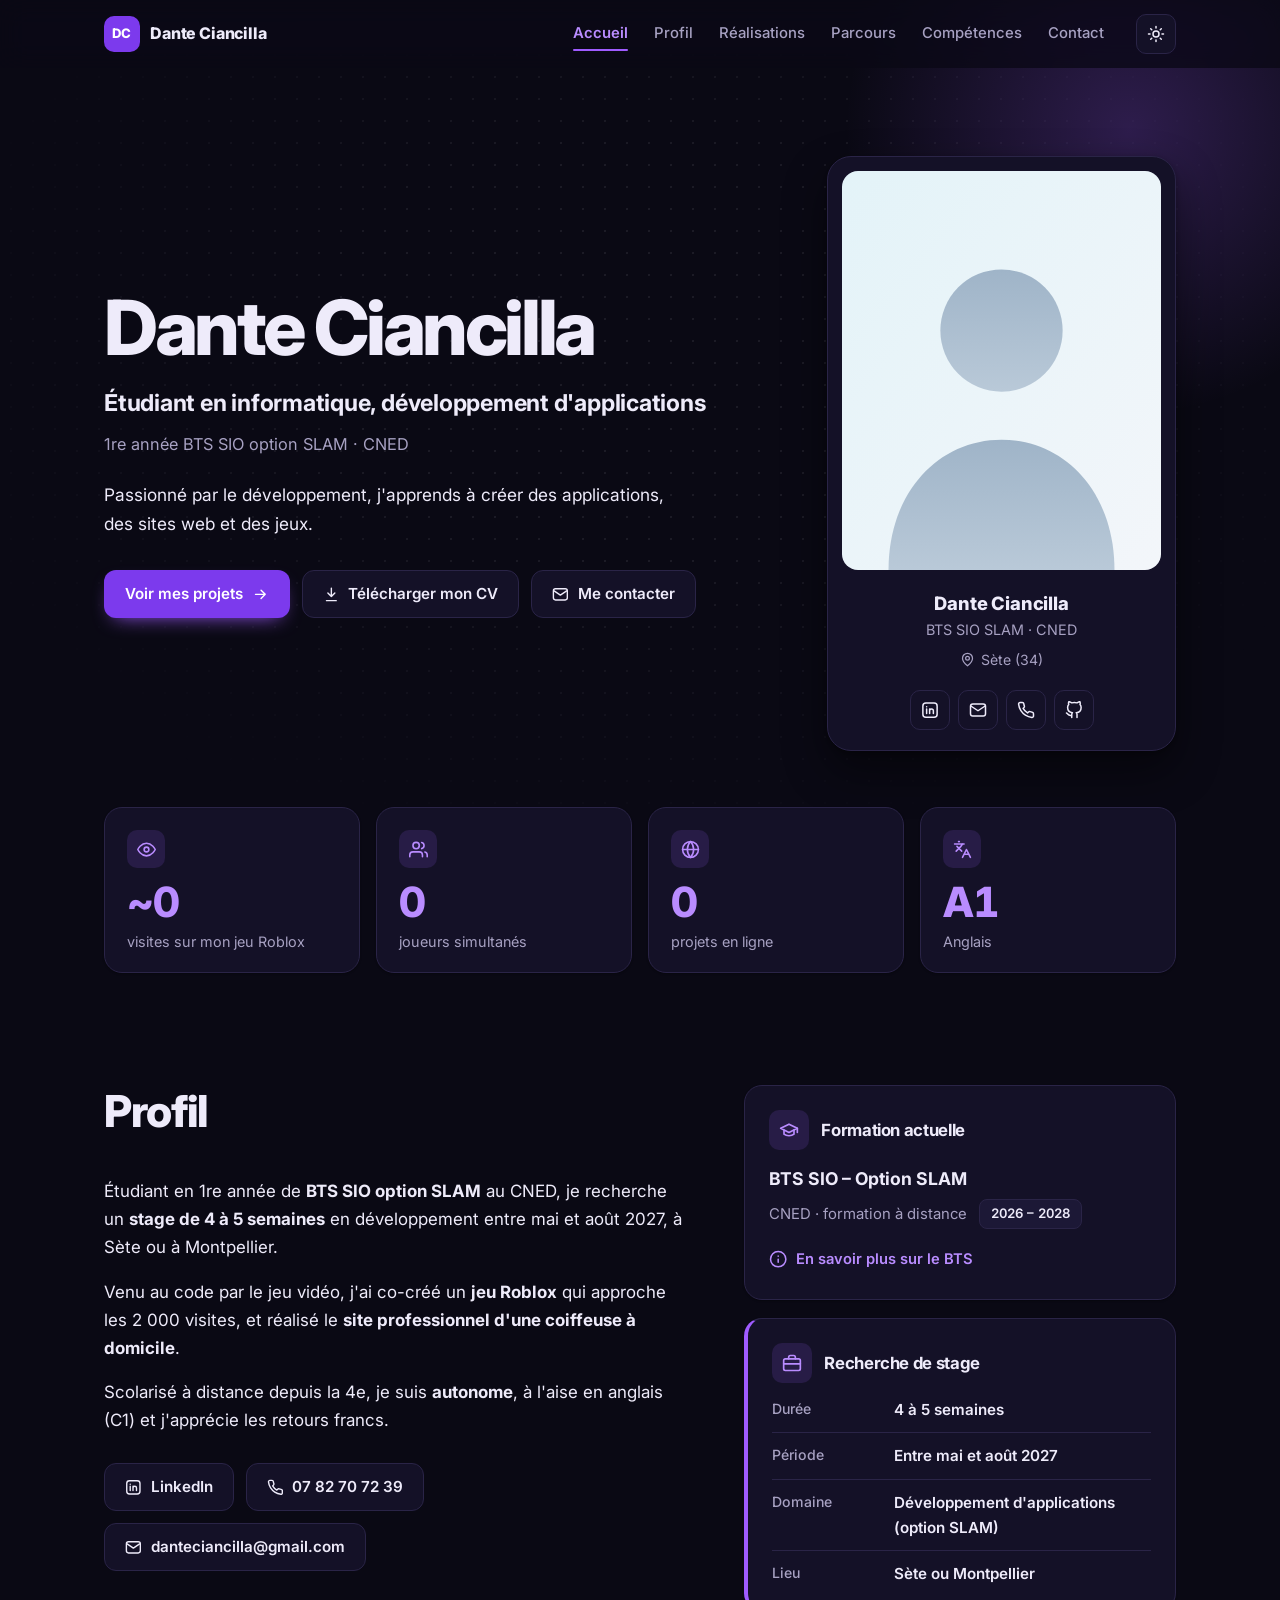
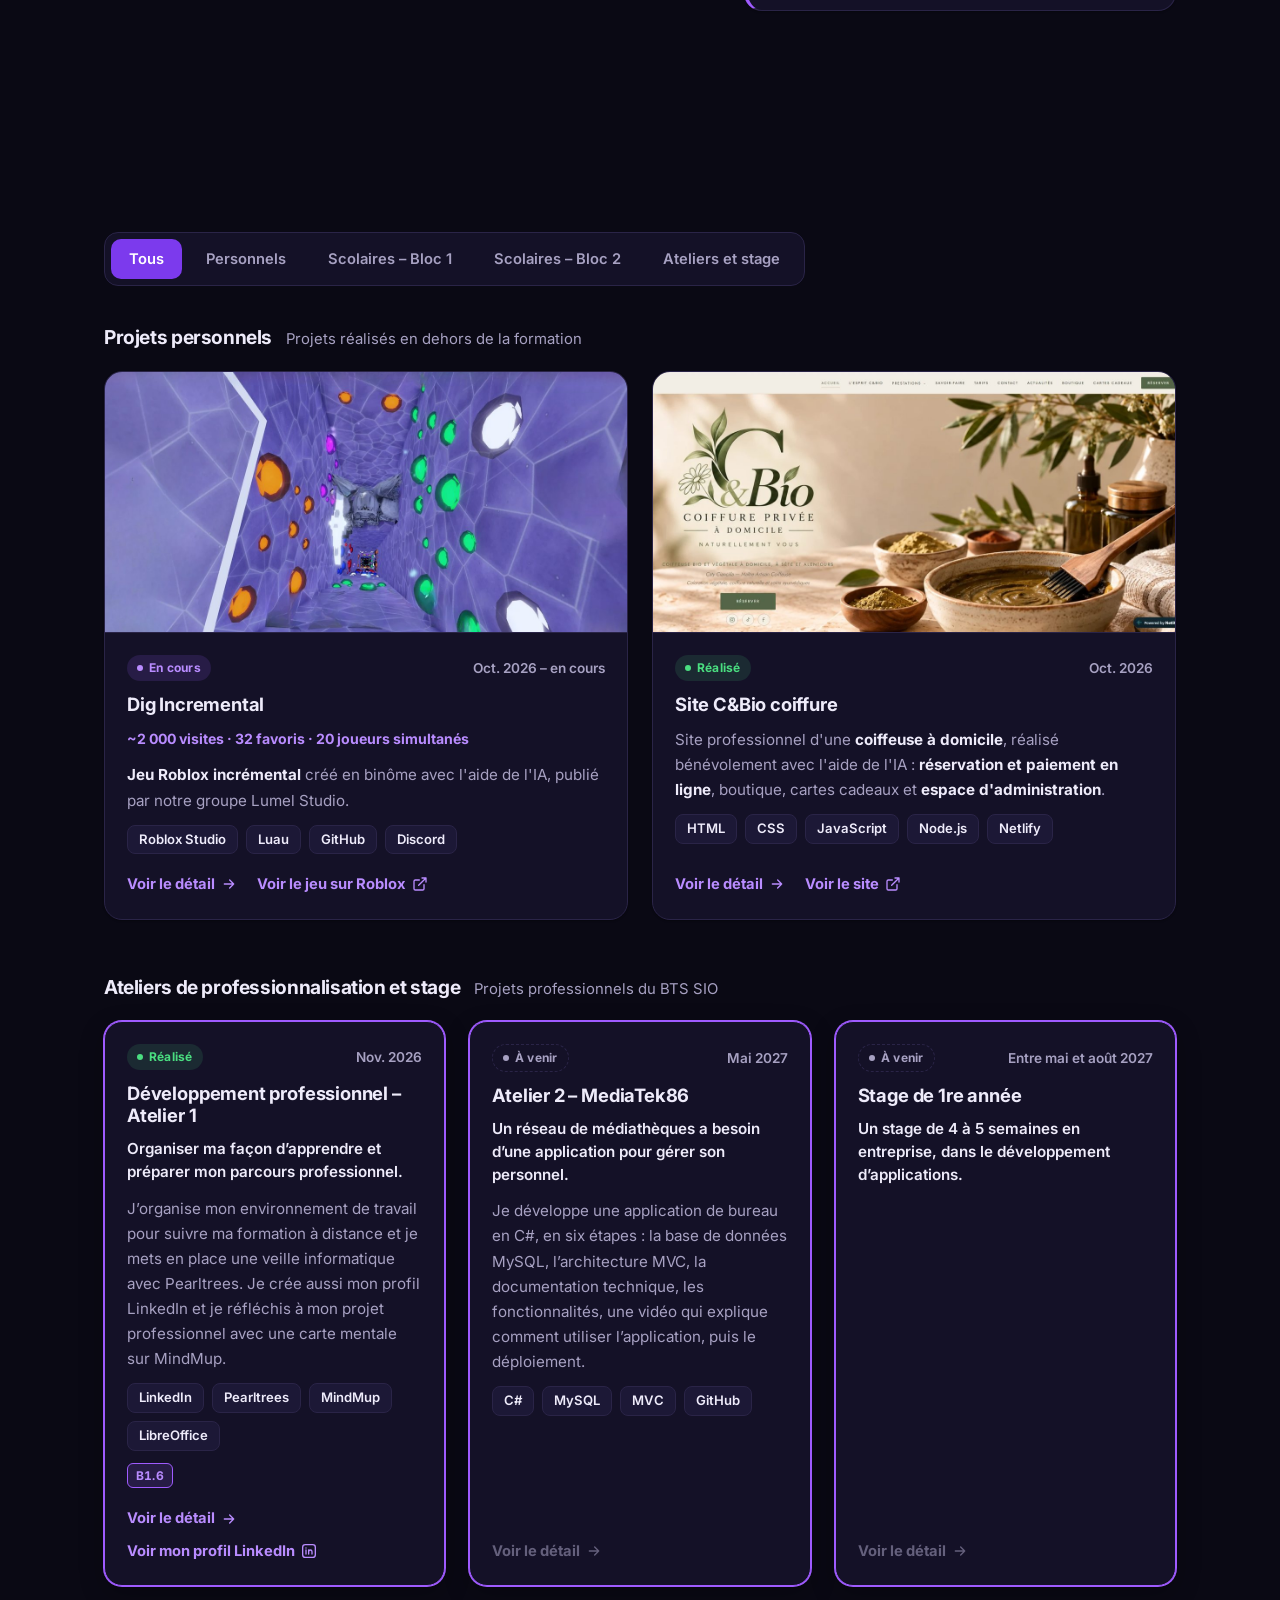
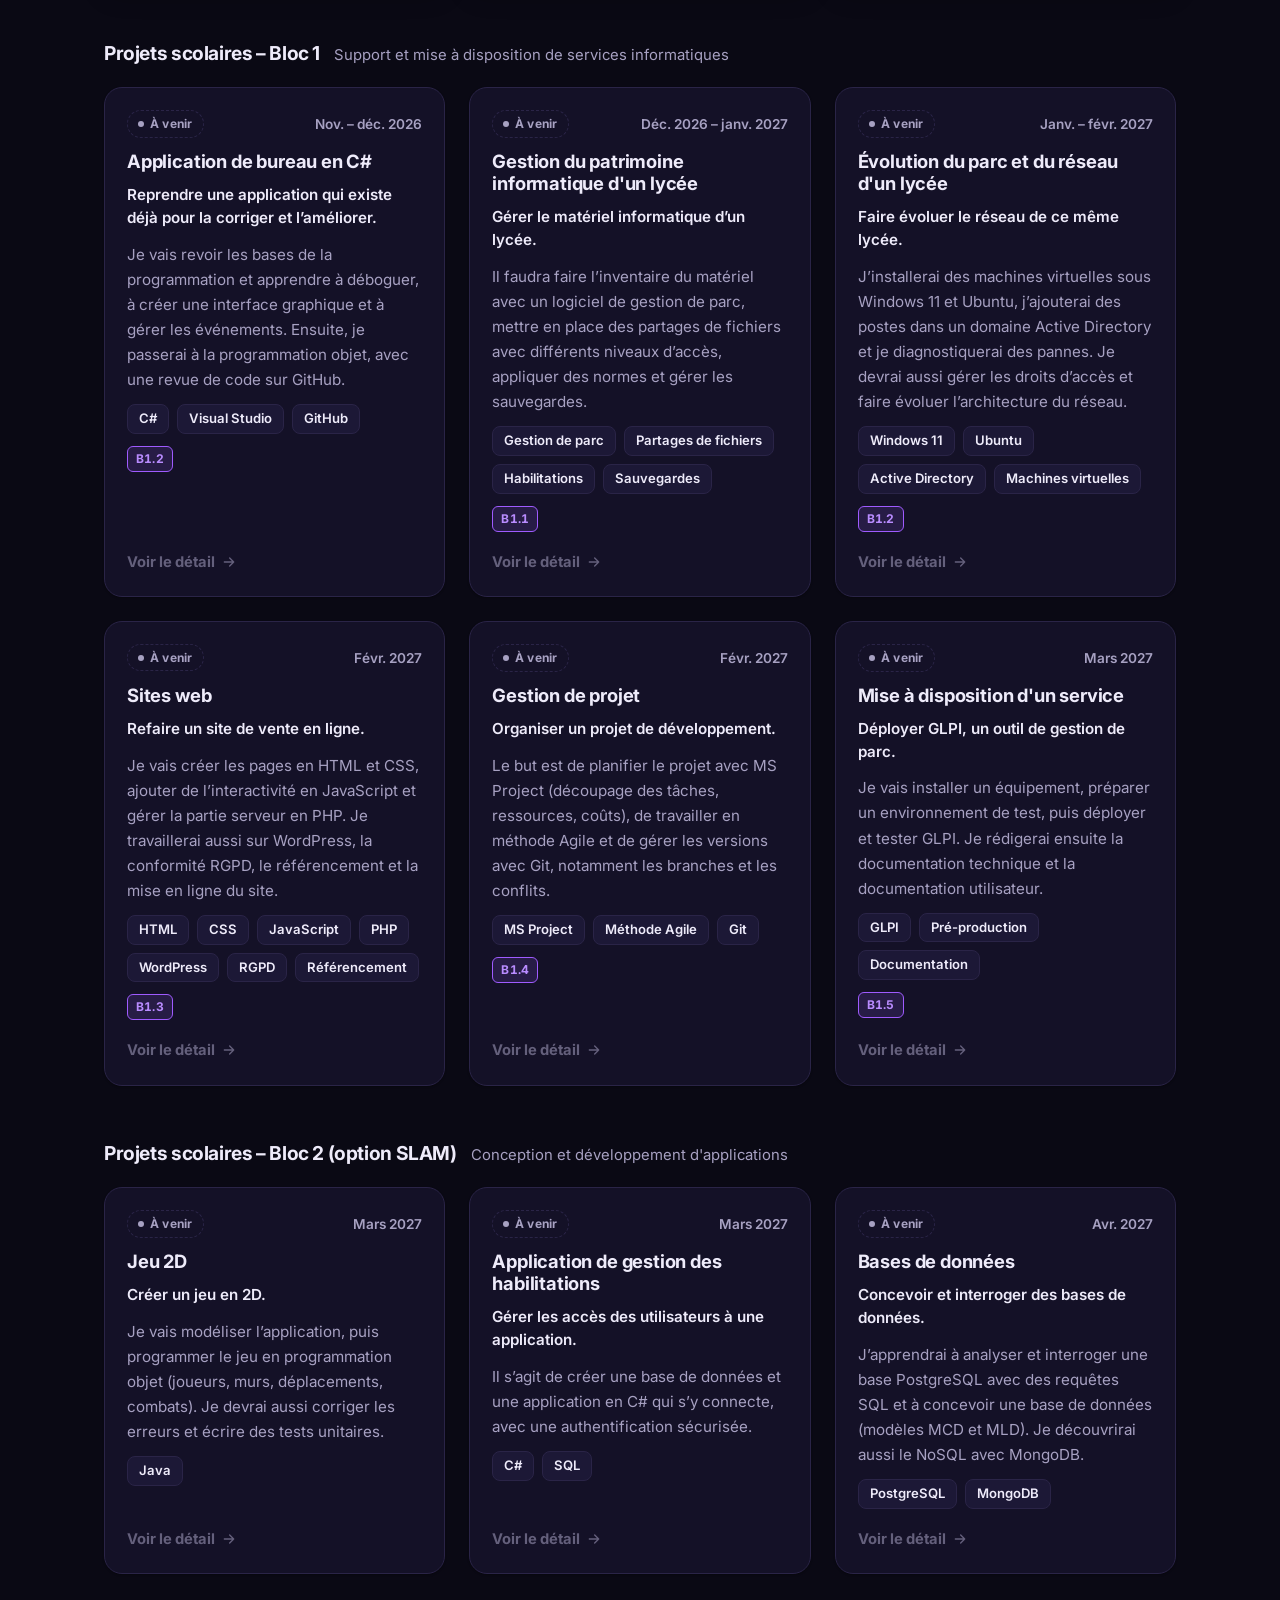
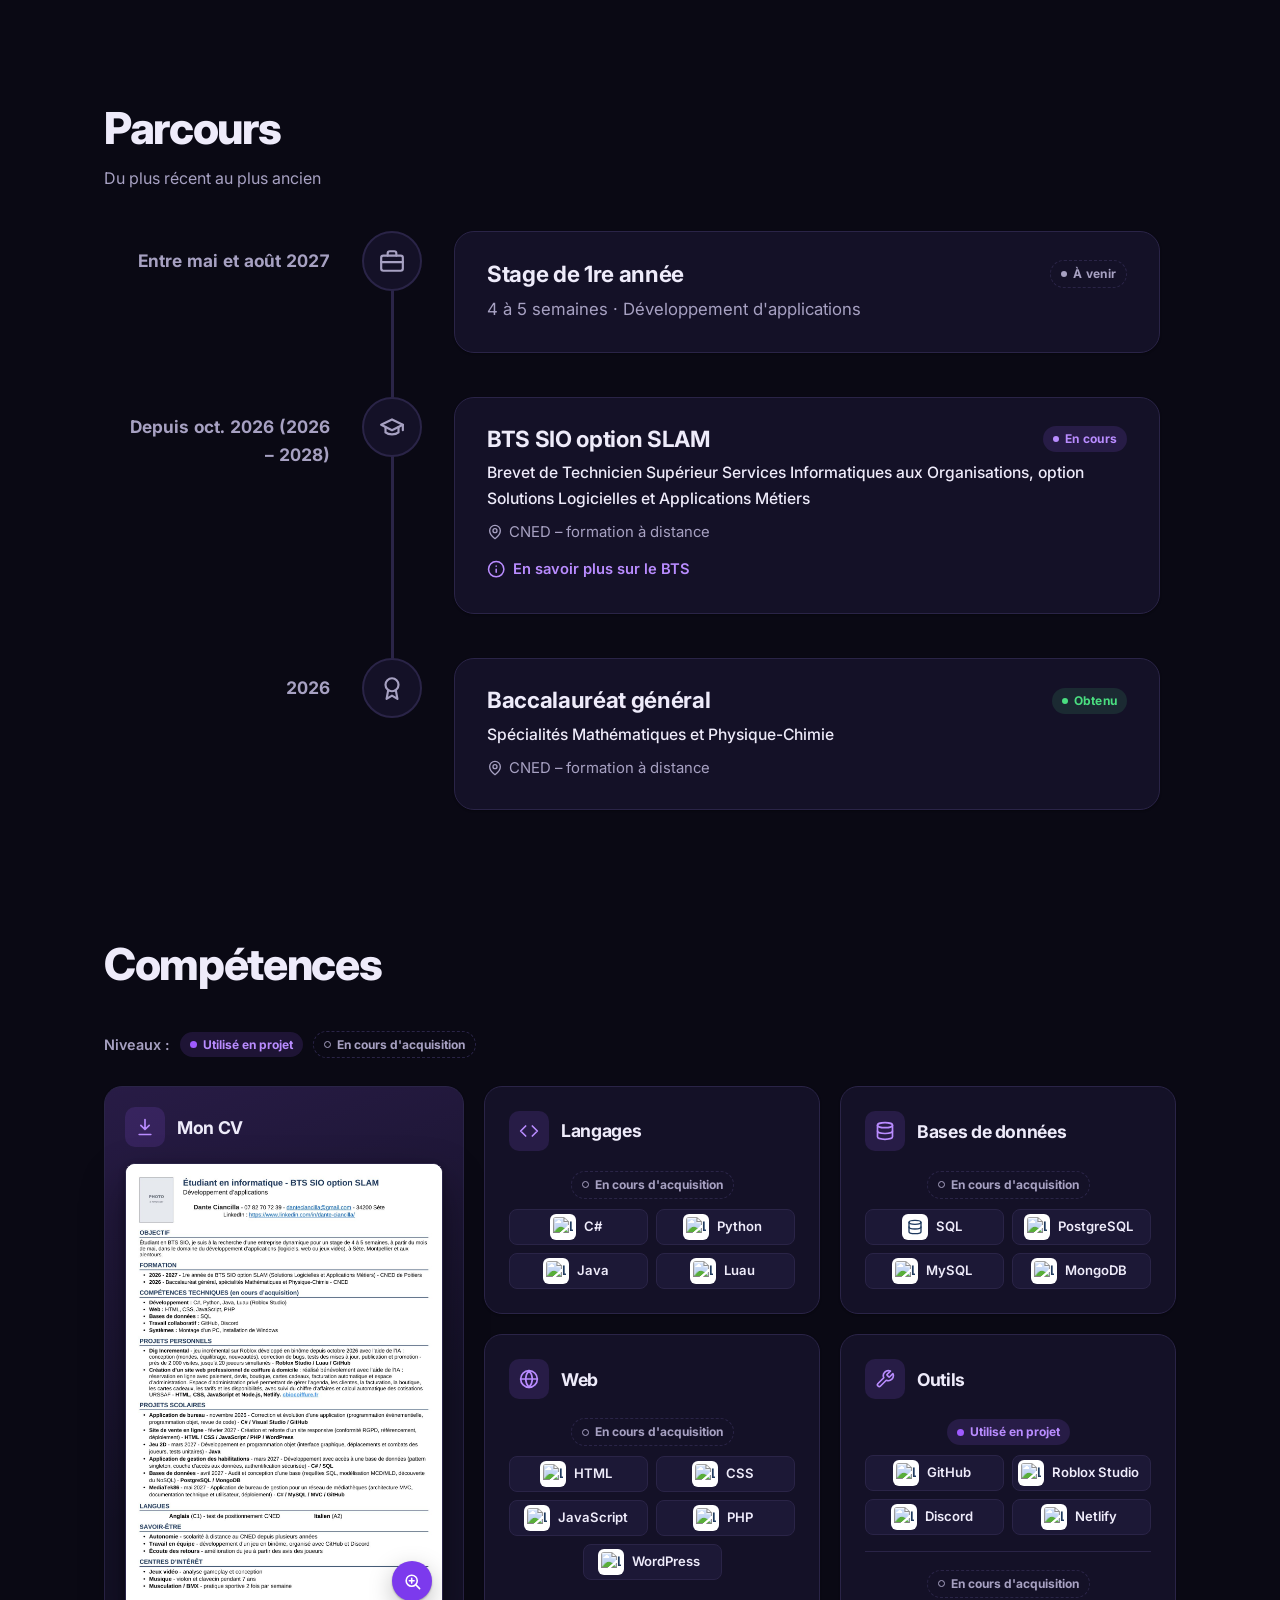
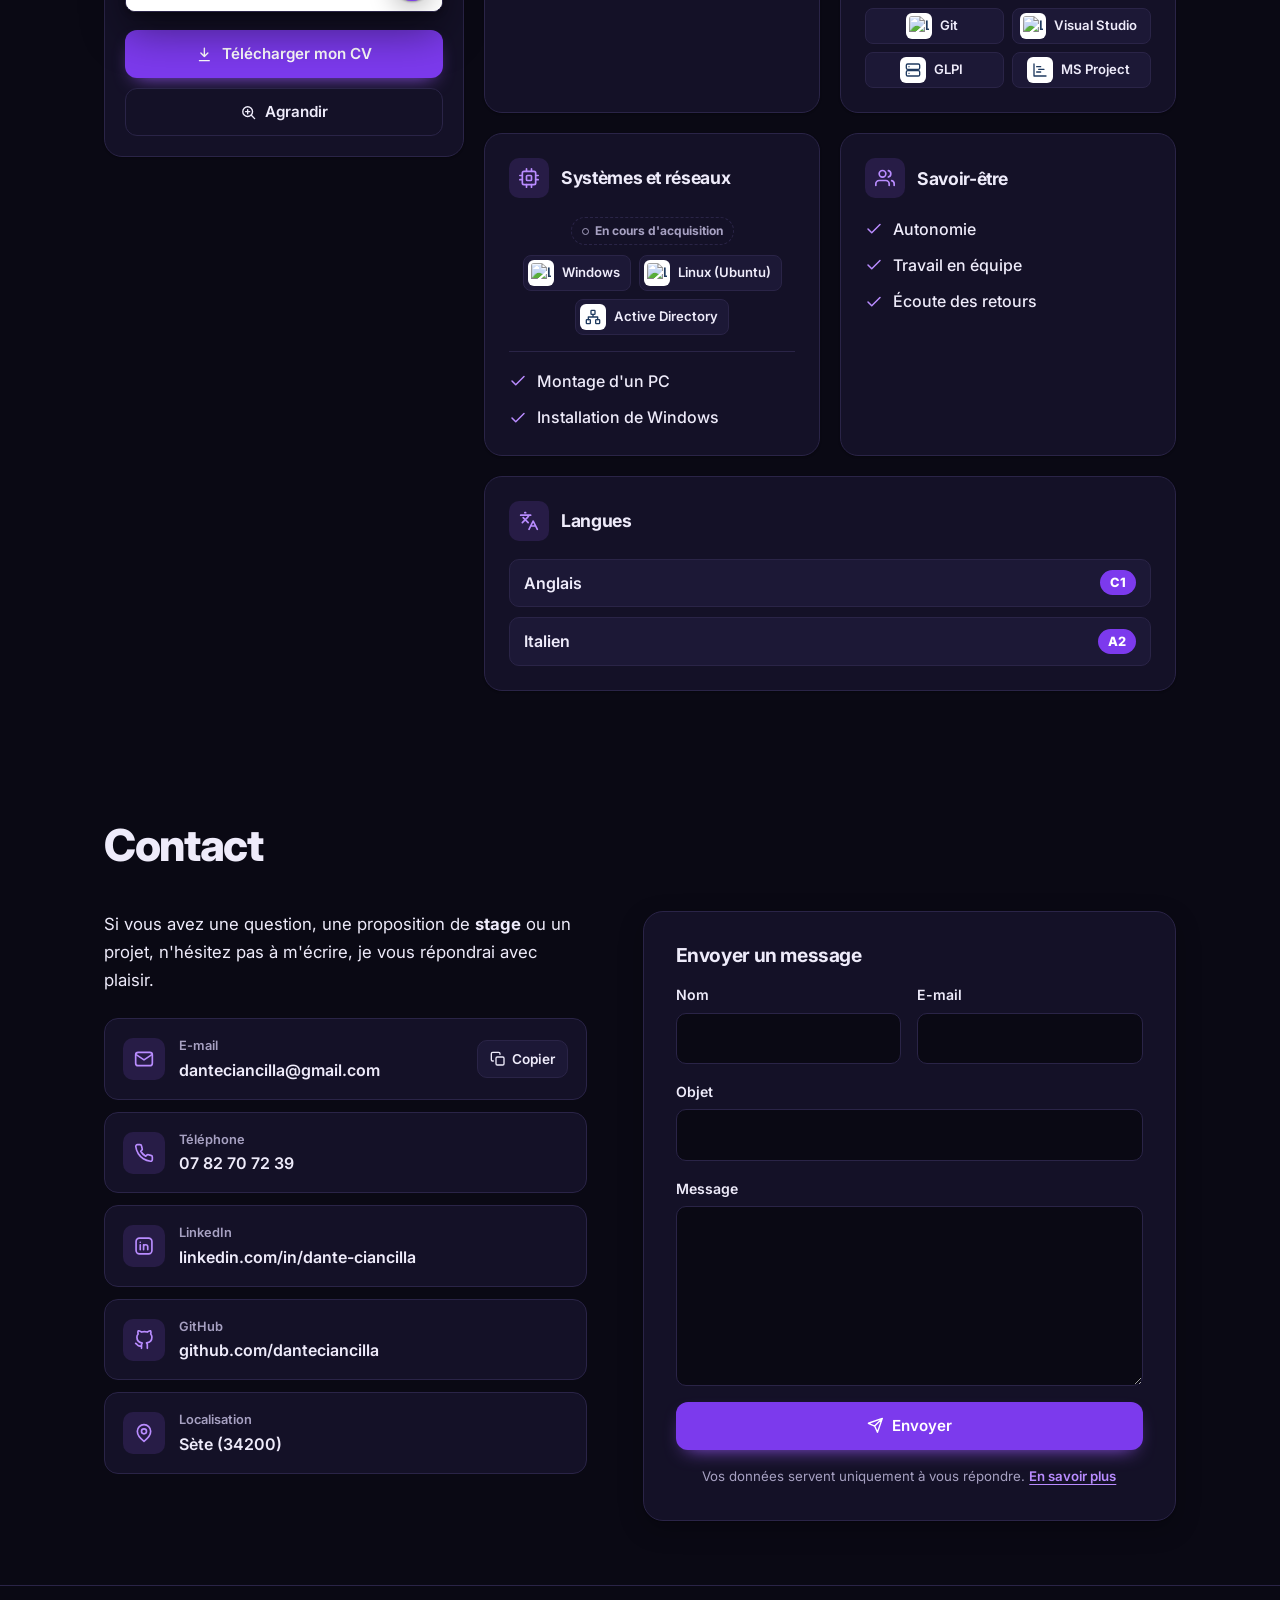
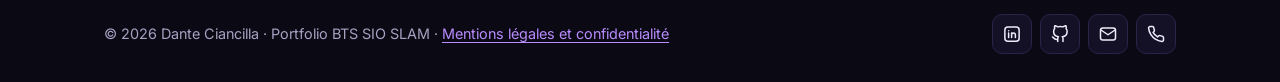
==== index.html @ f7afed86 "Textes des réalisations, liens des pages de détail et retrait des sur-titres Co-Authored-By: Claude " ====
<!DOCTYPE html>
<!--
  =====================================================================
  Portfolio de Dante Ciancilla – BTS SIO option SLAM (CNED)
  ---------------------------------------------------------------------
  Organisation des fichiers :
    - index.html  : la structure de la page (ce fichier)
    - style.css   : l'apparence (couleurs, mise en page, animations)
    - textes.js   : les textes de l'interface
    - realisations.js      : la liste de mes réalisations (projets)
    - competences-bloc1.js : les compétences officielles du bloc 1
    - script.js   : les interactions (thème, menu, animations,
                    vignettes, formulaire…)
    - realisation.html     : page de détail (modèle unique pour toutes les réalisations)
    - mentions-legales.html : mentions légales et confidentialité
    - images/     : photo, CV, captures (un dossier par réalisation)

  Important : les textes écrits ici en français ne servent que de
  « secours ». Au chargement, script.js les remplace par ceux du
  fichier textes.js. Pour modifier un texte, il faut donc le modifier
  dans textes.js (repère : l'attribut data-texte="nom.de.la.cle").
  =====================================================================
-->
<html lang="fr" data-theme="dark">
<head>
  <meta charset="UTF-8">
  <meta name="viewport" content="width=device-width, initial-scale=1">

  <!-- Titre de l'onglet et description pour les moteurs de recherche -->
  <title data-texte="meta.title">Dante Ciancilla – Portfolio | BTS SIO SLAM</title>
  <meta name="description" data-texte-attr="content:meta.description"
        content="Portfolio de Dante Ciancilla, étudiant en BTS SIO option SLAM au CNED : projets, parcours, compétences et contact.">
  <meta name="author" content="Dante Ciancilla">
  <link rel="canonical" href="https://danteciancilla.github.io/">

  <!-- Couleur de la barre du navigateur sur mobile (mise à jour par script.js quand on change de thème) -->
  <meta name="color-scheme" content="dark light">
  <meta name="theme-color" id="theme-color" content="#0A0914">

  <!-- Aperçu quand le lien est partagé (LinkedIn, Discord, WhatsApp…) -->
  <meta property="og:type" content="website">
  <meta property="og:site_name" content="Dante Ciancilla – Portfolio">
  <meta property="og:title" content="Dante Ciancilla – Portfolio BTS SIO SLAM">
  <meta property="og:description" content="Étudiant en BTS SIO option SLAM au CNED : projets, parcours, compétences et contact.">
  <meta property="og:url" content="https://danteciancilla.github.io/">
  <meta property="og:image" content="https://danteciancilla.github.io/images/og-image.png">
  <meta property="og:image:width" content="1200">
  <meta property="og:image:height" content="630">
  <meta property="og:image:alt" content="Dante Ciancilla – Portfolio BTS SIO SLAM">
  <meta property="og:locale" content="fr_FR">
  <meta name="twitter:card" content="summary_large_image">

  <!-- Icône de l'onglet -->
  <link rel="icon" href="images/favicon.svg" type="image/svg+xml">
  <link rel="apple-touch-icon" href="images/apple-touch-icon.png">

  <!-- Police Inter (Google Fonts). Si elle ne charge pas, la police du système prend le relais. -->
  <link rel="preconnect" href="https://fonts.googleapis.com">
  <link rel="preconnect" href="https://fonts.gstatic.com" crossorigin>
  <link rel="stylesheet" href="https://fonts.googleapis.com/css2?family=Inter:wght@400;500;600;700;800&display=swap">

  <link rel="stylesheet" href="style.css">

  <!--
    Petit script exécuté AVANT l'affichage de la page :
    1. signale que JavaScript est actif (les animations en dépendent) ;
    2. applique le thème mémorisé, sinon le mode sombre (thème par défaut),
       pour éviter un « flash » blanc au chargement.
  -->
  <script>
    (function () {
      var root = document.documentElement;
      root.classList.add("js");

      var theme = null;
      try {
        theme = localStorage.getItem("theme");
      } catch (e) { /* localStorage bloqué : on garde le thème par défaut */ }

      // Pas de choix mémorisé : le mode sombre est utilisé par défaut
      if (theme !== "light" && theme !== "dark") {
        theme = "dark";
      }
      root.setAttribute("data-theme", theme);

      // Sécurité : si script.js ne se lance pas, on affiche quand même tout le contenu.
      setTimeout(function () {
        if (!root.classList.contains("js-ready")) {
          root.classList.remove("js");
        }
      }, 4000);
    })();
  </script>

  <!-- "defer" : les scripts s'exécutent une fois toute la page lue -->
  <script src="textes.js" defer></script>
  <script src="competences-bloc1.js" defer></script>
  <script src="realisations.js" defer></script>
  <script src="script.js" defer></script>

  <!-- Informations structurées pour Google (fiche « personne ») -->
  <script type="application/ld+json">
  {
    "@context": "https://schema.org",
    "@type": "Person",
    "name": "Dante Ciancilla",
    "url": "https://danteciancilla.github.io/",
    "jobTitle": "Étudiant en BTS SIO option SLAM",
    "telephone": "+33782707239",
    "email": "mailto:danteciancilla@gmail.com",
    "address": { "@type": "PostalAddress", "addressLocality": "Sète", "addressCountry": "FR" },
    "sameAs": [
      "https://www.linkedin.com/in/dante-ciancilla/",
      "https://github.com/danteciancilla"
    ]
  }
  </script>
</head>

<body>
  <!-- Lien d'évitement : permet aux utilisateurs du clavier d'aller directement au contenu -->
  <a class="skip-link" href="#contenu" data-texte="skip">Aller au contenu</a>

  <!--
    Bibliothèque d'icônes (format SVG).
    Chaque icône est un <symbol> avec un identifiant (ex. "i-mail").
    On l'affiche ailleurs avec : <svg class="icon"><use href="#i-mail"></use></svg>
  -->
  <svg class="sprite" aria-hidden="true" focusable="false">
    <symbol id="i-sun" viewBox="0 0 24 24"><circle cx="12" cy="12" r="4"/><path d="M12 2v2M12 20v2M4.93 4.93l1.41 1.41M17.66 17.66l1.41 1.41M2 12h2M20 12h2M6.34 17.66l-1.41 1.41M19.07 4.93l-1.41 1.41"/></symbol>
    <symbol id="i-moon" viewBox="0 0 24 24"><path d="M21 12.79A9 9 0 1 1 11.21 3 7 7 0 0 0 21 12.79z"/></symbol>
    <symbol id="i-menu" viewBox="0 0 24 24"><path d="M4 7h16M4 12h16M4 17h16"/></symbol>
    <symbol id="i-close" viewBox="0 0 24 24"><path d="M18 6 6 18M6 6l12 12"/></symbol>
    <symbol id="i-arrow-right" viewBox="0 0 24 24"><path d="M5 12h14M13 6l6 6-6 6"/></symbol>
    <symbol id="i-arrow-up" viewBox="0 0 24 24"><path d="M12 19V5M6 11l6-6 6 6"/></symbol>
    <symbol id="i-download" viewBox="0 0 24 24"><path d="M12 3v12M7 10l5 5 5-5M5 21h14"/></symbol>
    <symbol id="i-mail" viewBox="0 0 24 24"><rect x="2" y="4" width="20" height="16" rx="3"/><path d="m3 7 9 6 9-6"/></symbol>
    <symbol id="i-linkedin" viewBox="0 0 24 24"><rect x="2.5" y="2.5" width="19" height="19" rx="4"/><path d="M7.5 10.5v6M7.5 7.5v.01M11.5 16.5v-6M11.5 13a2.5 2.5 0 0 1 5 0v3.5"/></symbol>
    <symbol id="i-github" viewBox="0 0 24 24"><path d="M9 19c-5 1.5-5-2.5-7-3m14 6v-3.87a3.37 3.37 0 0 0-.94-2.61c3.14-.35 6.44-1.54 6.44-7A5.44 5.44 0 0 0 20 4.77 5.07 5.07 0 0 0 19.91 1S18.73.65 16 2.48a13.38 13.38 0 0 0-7 0C6.27.65 5.09 1 5.09 1A5.07 5.07 0 0 0 5 4.77a5.44 5.44 0 0 0-1.5 3.78c0 5.42 3.3 6.61 6.44 7A3.37 3.37 0 0 0 9 18.13V22"/></symbol>
    <symbol id="i-pin" viewBox="0 0 24 24"><path d="M20 10c0 6-8 12-8 12s-8-6-8-12a8 8 0 0 1 16 0Z"/><circle cx="12" cy="10" r="3"/></symbol>
    <symbol id="i-copy" viewBox="0 0 24 24"><rect x="9" y="9" width="12" height="12" rx="2"/><path d="M5 15H4a2 2 0 0 1-2-2V4a2 2 0 0 1 2-2h9a2 2 0 0 1 2 2v1"/></symbol>
    <symbol id="i-check" viewBox="0 0 24 24"><path d="M20 6 9 17l-5-5"/></symbol>
    <symbol id="i-external" viewBox="0 0 24 24"><path d="M15 3h6v6M10 14 21 3M18 13v6a2 2 0 0 1-2 2H5a2 2 0 0 1-2-2V8a2 2 0 0 1 2-2h6"/></symbol>
    <symbol id="i-send" viewBox="0 0 24 24"><path d="M22 2 11 13M22 2l-7 20-4-9-9-4 20-7z"/></symbol>
    <symbol id="i-info" viewBox="0 0 24 24"><circle cx="12" cy="12" r="10"/><path d="M12 16v-4M12 8h.01"/></symbol>
    <symbol id="i-grad" viewBox="0 0 24 24"><path d="M22 10 12 5 2 10l10 5 10-5z"/><path d="M6 12v5c3 2.5 9 2.5 12 0v-5M22 10v5"/></symbol>
    <symbol id="i-briefcase" viewBox="0 0 24 24"><rect x="2" y="7" width="20" height="14" rx="2"/><path d="M16 7V5a2 2 0 0 0-2-2h-4a2 2 0 0 0-2 2v2M2 13h20"/></symbol>
    <symbol id="i-award" viewBox="0 0 24 24"><circle cx="12" cy="9" r="6"/><path d="m8.5 14-1.5 8 5-3 5 3-1.5-8"/></symbol>
    <symbol id="i-pickaxe" viewBox="0 0 24 24"><path d="M4 20 15.5 8.5"/><path d="M8 5Q18.5 5.5 19 16"/></symbol>
    <symbol id="i-scissors" viewBox="0 0 24 24"><circle cx="6" cy="6" r="3"/><circle cx="6" cy="18" r="3"/><path d="M8.12 8.12 12 12M20 4 8.12 15.88M14.8 14.8 20 20"/></symbol>
    <symbol id="i-monitor" viewBox="0 0 24 24"><rect x="2" y="3" width="20" height="14" rx="2"/><path d="M8 21h8M12 17v4"/></symbol>
    <symbol id="i-cart" viewBox="0 0 24 24"><circle cx="9" cy="20" r="1.5"/><circle cx="18" cy="20" r="1.5"/><path d="M2 3h3l2.7 12.4a2 2 0 0 0 2 1.6h7.8a2 2 0 0 0 2-1.6L21 8H6"/></symbol>
    <symbol id="i-gamepad" viewBox="0 0 24 24"><rect x="2" y="6" width="20" height="12" rx="6"/><path d="M6 12h4M8 10v4M15 11h.01M18 13h.01"/></symbol>
    <symbol id="i-shield" viewBox="0 0 24 24"><path d="M12 22s8-4 8-10V5l-8-3-8 3v7c0 6 8 10 8 10z"/><path d="m9 12 2 2 4-4"/></symbol>
    <symbol id="i-database" viewBox="0 0 24 24"><ellipse cx="12" cy="5" rx="9" ry="3"/><path d="M3 5v14c0 1.66 4 3 9 3s9-1.34 9-3V5"/><path d="M3 12c0 1.66 4 3 9 3s9-1.34 9-3"/></symbol>
    <symbol id="i-book" viewBox="0 0 24 24"><path d="M4 19.5A2.5 2.5 0 0 1 6.5 17H20V2H6.5A2.5 2.5 0 0 0 4 4.5v15z"/><path d="M4 19.5A2.5 2.5 0 0 0 6.5 22H20v-5"/></symbol>
    <symbol id="i-code" viewBox="0 0 24 24"><path d="m16 18 6-6-6-6M8 6l-6 6 6 6"/></symbol>
    <symbol id="i-globe" viewBox="0 0 24 24"><circle cx="12" cy="12" r="10"/><path d="M2 12h20M12 2a15.3 15.3 0 0 1 4 10 15.3 15.3 0 0 1-4 10 15.3 15.3 0 0 1-4-10 15.3 15.3 0 0 1 4-10z"/></symbol>
    <symbol id="i-wrench" viewBox="0 0 24 24"><path d="M14.7 6.3a1 1 0 0 0 0 1.4l1.6 1.6a1 1 0 0 0 1.4 0l3.77-3.77a6 6 0 0 1-7.94 7.94l-6.91 6.91a2.12 2.12 0 0 1-3-3l6.91-6.91a6 6 0 0 1 7.94-7.94l-3.76 3.76z"/></symbol>
    <symbol id="i-cpu" viewBox="0 0 24 24"><rect x="4" y="4" width="16" height="16" rx="2"/><rect x="9" y="9" width="6" height="6" rx="1"/><path d="M9 1v3M15 1v3M9 20v3M15 20v3M20 9h3M20 14h3M1 9h3M1 14h3"/></symbol>
    <symbol id="i-users" viewBox="0 0 24 24"><path d="M17 21v-2a4 4 0 0 0-4-4H5a4 4 0 0 0-4 4v2"/><circle cx="9" cy="7" r="4"/><path d="M23 21v-2a4 4 0 0 0-3-3.87M16 3.13a4 4 0 0 1 0 7.75"/></symbol>
    <symbol id="i-languages" viewBox="0 0 24 24"><path d="m5 8 6 6M4 14l6-6 2-3M2 5h12M7 2h1M22 22l-5-10-5 10M14 18h6"/></symbol>
    <symbol id="i-eye" viewBox="0 0 24 24"><path d="M1 12s4-8 11-8 11 8 11 8-4 8-11 8-11-8-11-8z"/><circle cx="12" cy="12" r="3"/></symbol>
    <symbol id="i-phone" viewBox="0 0 24 24"><path d="M22 16.92v3a2 2 0 0 1-2.18 2 19.79 19.79 0 0 1-8.63-3.07 19.5 19.5 0 0 1-6-6 19.79 19.79 0 0 1-3.07-8.67A2 2 0 0 1 4.11 2h3a2 2 0 0 1 2 1.72 12.84 12.84 0 0 0 .7 2.81 2 2 0 0 1-.45 2.11L8.09 9.91a16 16 0 0 0 6 6l1.27-1.27a2 2 0 0 1 2.11-.45 12.84 12.84 0 0 0 2.81.7A2 2 0 0 1 22 16.92z"/></symbol>
    <symbol id="i-play" viewBox="0 0 24 24"><circle cx="12" cy="12" r="10"/><path d="m10 8 6 4-6 4V8z"/></symbol>
    <symbol id="i-server" viewBox="0 0 24 24"><rect x="2" y="3" width="20" height="8" rx="2"/><rect x="2" y="13" width="20" height="8" rx="2"/><path d="M6 7h.01M6 17h.01"/></symbol>
    <symbol id="i-gantt" viewBox="0 0 24 24"><path d="M3 3v18h18"/><path d="M7 7h6M10 11h8M7 15h6"/></symbol>
    <symbol id="i-network" viewBox="0 0 24 24"><rect x="9" y="2" width="6" height="6" rx="1"/><rect x="2" y="16" width="6" height="6" rx="1"/><rect x="16" y="16" width="6" height="6" rx="1"/><path d="M12 8v4M5 16v-4h14v4"/></symbol>
    <symbol id="i-zoom" viewBox="0 0 24 24"><circle cx="11" cy="11" r="7"/><path d="m21 21-4.35-4.35M11 8v6M8 11h6"/></symbol>
  </svg>

  <!-- ============================ EN-TÊTE ============================ -->
  <header class="site-header">
    <div class="container header-inner">
      <a class="logo" href="#accueil" data-texte-attr="aria-label:logo.label" aria-label="Dante Ciancilla – retour à l'accueil">
        <span class="logo__mark" aria-hidden="true">DC</span>
        <span class="logo__text">Dante Ciancilla</span>
      </a>

      <!-- Menu principal (devient un menu déroulant sur mobile) -->
      <nav class="nav" id="nav" data-texte-attr="aria-label:nav.label" aria-label="Navigation principale">
        <ul class="nav__list">
          <li><a class="nav__link" href="#accueil" data-texte="nav.home">Accueil</a></li>
          <li><a class="nav__link" href="#profil" data-texte="nav.profile">Profil</a></li>
          <li><a class="nav__link" href="#projets" data-texte="nav.projects">Réalisations</a></li>
          <li><a class="nav__link" href="#parcours" data-texte="nav.journey">Parcours</a></li>
          <li><a class="nav__link" href="#competences" data-texte="nav.skills">Compétences</a></li>
          <li><a class="nav__link" href="#contact" data-texte="nav.contact">Contact</a></li>
        </ul>
      </nav>

      <div class="header-actions">

        <!-- Bouton clair / sombre (le texte pour lecteurs d'écran est mis par script.js) -->
        <button class="icon-btn theme-toggle" id="theme-toggle" type="button" aria-label="Activer le mode sombre">
          <svg class="icon icon-moon" aria-hidden="true"><use href="#i-moon"></use></svg>
          <svg class="icon icon-sun" aria-hidden="true"><use href="#i-sun"></use></svg>
        </button>

        <!-- Bouton « hamburger » (visible uniquement sur mobile) -->
        <button class="icon-btn menu-toggle" id="menu-toggle" type="button"
                aria-controls="nav" aria-expanded="false" aria-label="Ouvrir le menu">
          <svg class="icon icon-open" aria-hidden="true"><use href="#i-menu"></use></svg>
          <svg class="icon icon-close" aria-hidden="true"><use href="#i-close"></use></svg>
        </button>
      </div>
    </div>
  </header>

  <main id="contenu">

    <!-- ============================ 1. ACCUEIL ============================ -->
    <section class="hero" id="accueil" aria-labelledby="hero-title">
      <div class="container">
        <div class="hero__grid">
          <!-- Colonne de gauche : présentation -->
          <!-- style="--i:…" = ordre d'apparition de l'élément au chargement -->
          <div class="hero__content">
            <h1 class="hero__title hero-anim" style="--i:1" id="hero-title">Dante Ciancilla</h1>
            <p class="hero__role hero-anim" style="--i:2" data-texte="hero.role">Étudiant en informatique, développement d'applications</p>
            <p class="hero__sub hero-anim" style="--i:3" data-texte="hero.sub">1re année BTS SIO option SLAM · CNED</p>

            <!-- Phrase d'accroche : à écrire dans textes.js (clé hero.tagline) -->
            <div class="hero__tagline hero-anim" style="--i:4" data-texte-html="hero.tagline"></div>

            <div class="hero__actions hero-anim" style="--i:5">
              <a class="btn btn--primary" href="#projets">
                <span data-texte="hero.ctaProjects">Voir mes projets</span>
                <svg class="icon" aria-hidden="true"><use href="#i-arrow-right"></use></svg>
              </a>
              <!-- Le fichier cv.pdf doit être placé à la racine du site -->
              <a class="btn btn--ghost" href="cv.pdf" download="CV-Dante-Ciancilla.pdf">
                <svg class="icon" aria-hidden="true"><use href="#i-download"></use></svg>
                <span data-texte="hero.ctaCv">Télécharger mon CV</span>
              </a>
              <a class="btn btn--ghost" href="#contact">
                <svg class="icon" aria-hidden="true"><use href="#i-mail"></use></svg>
                <span data-texte="hero.ctaContact">Me contacter</span>
              </a>
            </div>
          </div>

          <!-- Colonne de droite : carte avec la photo -->
          <aside class="hero__card hero-anim" style="--i:3" aria-labelledby="card-name">
            <div class="hero__photo">
              <!-- Mets ta photo dans images/photo.jpg. Tant qu'elle est absente, une image provisoire s'affiche. -->
              <img id="photo" src="images/photo.jpg" data-fallback="images/photo-placeholder.svg"
                   alt="Photo de Dante Ciancilla" data-texte-attr="alt:hero.photoAlt"
                   width="480" height="600" fetchpriority="high">
            </div>
            <div class="hero__card-body">
              <p class="hero__card-name" id="card-name">Dante Ciancilla</p>
              <p class="hero__card-role" data-texte="hero.cardRole">BTS SIO SLAM · CNED</p>
              <p class="hero__card-loc">
                <svg class="icon" aria-hidden="true"><use href="#i-pin"></use></svg>
                <span data-texte="hero.location">Sète (34)</span>
              </p>
              <div class="hero__card-links">
                <a class="icon-btn" href="https://www.linkedin.com/in/dante-ciancilla/" target="_blank" rel="noopener noreferrer"
                   aria-label="LinkedIn (nouvel onglet)" data-texte-attr="aria-label:hero.linkedinLabel">
                  <svg class="icon" aria-hidden="true"><use href="#i-linkedin"></use></svg>
                </a>
                <a class="icon-btn" href="mailto:danteciancilla@gmail.com"
                   aria-label="Envoyer un e-mail" data-texte-attr="aria-label:hero.emailLabel">
                  <svg class="icon" aria-hidden="true"><use href="#i-mail"></use></svg>
                </a>
                <a class="icon-btn" href="tel:+33782707239"
                   aria-label="Appeler le 07 82 70 72 39" data-texte-attr="aria-label:hero.phoneLabel">
                  <svg class="icon" aria-hidden="true"><use href="#i-phone"></use></svg>
                </a>
                <a class="icon-btn" href="https://github.com/danteciancilla" target="_blank" rel="noopener noreferrer"
                   aria-label="GitHub (nouvel onglet)" data-texte-attr="aria-label:hero.githubLabel">
                  <svg class="icon" aria-hidden="true"><use href="#i-github"></use></svg>
                </a>
              </div>
            </div>
          </aside>
        </div>

        <!-- Chiffres clés : data-count = valeur finale du compteur -->
        <ul class="stats" aria-label="Chiffres clés" data-texte-attr="aria-label:stats.label">
          <li class="stat hero-anim" style="--i:6">
            <span class="stat__icon" aria-hidden="true"><svg class="icon"><use href="#i-eye"></use></svg></span>
            <p class="stat__value">
              <span class="counter" data-count="2000" data-prefix="~" aria-hidden="true">~2 000</span>
              <span class="sr-only counter-sr">~2 000</span>
            </p>
            <p class="stat__label" data-texte="stats.visits">visites sur mon jeu Roblox</p>
          </li>
          <li class="stat hero-anim" style="--i:7">
            <span class="stat__icon" aria-hidden="true"><svg class="icon"><use href="#i-users"></use></svg></span>
            <p class="stat__value">
              <span class="counter" data-count="20" aria-hidden="true">20</span>
              <span class="sr-only counter-sr">20</span>
            </p>
            <p class="stat__label" data-texte="stats.players">joueurs simultanés</p>
          </li>
          <li class="stat hero-anim" style="--i:8">
            <span class="stat__icon" aria-hidden="true"><svg class="icon"><use href="#i-globe"></use></svg></span>
            <p class="stat__value">
              <span class="counter" data-count="2" aria-hidden="true">2</span>
              <span class="sr-only counter-sr">2</span>
            </p>
            <p class="stat__label" data-texte="stats.online">projets en ligne</p>
          </li>
          <li class="stat hero-anim" style="--i:9">
            <span class="stat__icon" aria-hidden="true"><svg class="icon"><use href="#i-languages"></use></svg></span>
            <p class="stat__value">
              <!-- Ce compteur passe par les niveaux A1 → A2 → B1 → B2 → C1 -->
              <span class="counter" data-steps="A1,A2,B1,B2,C1" aria-hidden="true">C1</span>
              <span class="sr-only counter-sr">C1</span>
            </p>
            <p class="stat__label" data-texte="stats.english">Anglais</p>
          </li>
        </ul>
      </div>
    </section>

    <!-- ============================ 2. PROFIL ============================ -->
    <section class="section" id="profil" aria-labelledby="profil-title">
      <div class="container">
        <!-- Le titre est dans la colonne de gauche : les cartes de droite démarrent à sa hauteur -->
        <div class="profile">
          <div class="profile__main">
            <header class="section-head">
              <h2 class="section-title reveal" id="profil-title" data-texte="profile.title">Profil</h2>
            </header>

            <!-- Texte de présentation : à écrire dans textes.js (clé profile.text) -->
            <div class="profile__text reveal" data-texte-html="profile.text"></div>

            <!-- Boutons : LinkedIn et téléphone sur une ligne, e-mail (plus long) en dessous -->
            <div class="profile__links reveal">
              <div class="profile__links-row">
                <a class="btn btn--ghost" href="https://www.linkedin.com/in/dante-ciancilla/" target="_blank" rel="noopener noreferrer">
                  <svg class="icon" aria-hidden="true"><use href="#i-linkedin"></use></svg>
                  <span>LinkedIn</span>
                  <span class="sr-only" data-texte="link.newTab">(nouvel onglet)</span>
                </a>
                <a class="btn btn--ghost" href="tel:+33782707239">
                  <svg class="icon" aria-hidden="true"><use href="#i-phone"></use></svg>
                  <span data-texte="contact.phone">07 82 70 72 39</span>
                </a>
              </div>
              <a class="btn btn--ghost" href="mailto:danteciancilla@gmail.com">
                <svg class="icon" aria-hidden="true"><use href="#i-mail"></use></svg>
                <span>danteciancilla@gmail.com</span>
              </a>
            </div>
          </div>

          <div class="profile__side">
            <!-- Carte : formation actuelle -->
            <article class="info-card reveal">
              <div class="info-card__head">
                <span class="info-card__icon" aria-hidden="true"><svg class="icon"><use href="#i-grad"></use></svg></span>
                <h3 class="info-card__title" data-texte="training.title">Formation actuelle</h3>
              </div>
              <p class="info-card__name" data-texte="training.name">BTS SIO – Option SLAM</p>
              <p class="info-card__meta">
                <span data-texte="training.school">CNED · formation à distance</span>
                <span class="chip chip--date">2026 – 2028</span>
              </p>
              <button class="btn-link" type="button" data-open-dialog="bts-dialog">
                <svg class="icon" aria-hidden="true"><use href="#i-info"></use></svg>
                <span data-texte="training.more">En savoir plus sur le BTS</span>
              </button>
            </article>

            <!-- Carte : recherche de stage (encadré demandé par le CNED) -->
            <article class="info-card info-card--accent reveal">
              <div class="info-card__head">
                <span class="info-card__icon" aria-hidden="true"><svg class="icon"><use href="#i-briefcase"></use></svg></span>
                <h3 class="info-card__title" data-texte="intern.title">Recherche de stage</h3>
              </div>
              <dl class="facts">
                <div class="facts__row">
                  <dt data-texte="intern.duration">Durée</dt>
                  <dd data-texte="intern.durationValue">4 à 5 semaines</dd>
                </div>
                <div class="facts__row">
                  <dt data-texte="intern.period">Période</dt>
                  <dd data-texte="intern.periodValue">Entre mai et août 2027</dd>
                </div>
                <div class="facts__row">
                  <dt data-texte="intern.field">Domaine</dt>
                  <dd data-texte="intern.fieldValue">Développement d'applications (option SLAM)</dd>
                </div>
                <div class="facts__row">
                  <dt data-texte="intern.place">Lieu</dt>
                  <dd data-texte="intern.placeValue">Sète ou Montpellier</dd>
                </div>
              </dl>
            </article>
          </div>
        </div>
      </div>
    </section>

    <!-- ============================ 3. RÉALISATIONS ============================ -->
    <section class="section" id="projets" aria-labelledby="projets-title">
      <div class="container">
        <header class="section-head">
          <h2 class="section-title reveal" id="projets-title" data-texte="projects.title">Réalisations professionnelles</h2>
        </header>

        <!-- Filtres : data-filter correspond à la « categorie » des réalisations (realisations.js) -->
        <div class="filters reveal" role="group" aria-label="Filtrer les réalisations" data-texte-attr="aria-label:filter.label">
          <button class="filter-btn" type="button" data-filter="all" aria-pressed="true" data-texte="filter.all">Tous</button>
          <button class="filter-btn" type="button" data-filter="perso" aria-pressed="false" data-texte="filter.perso">Personnels</button>
          <button class="filter-btn" type="button" data-filter="bloc1" aria-pressed="false" data-texte="filter.bloc1">Scolaires – Bloc 1</button>
          <button class="filter-btn" type="button" data-filter="bloc2" aria-pressed="false" data-texte="filter.bloc2">Scolaires – Bloc 2</button>
          <button class="filter-btn" type="button" data-filter="atelier" aria-pressed="false" data-texte="filter.atelier">Ateliers et stage</button>
        </div>

        <!--
          Les vignettes ne sont pas écrites ici : script.js les fabrique à
          partir de la liste du fichier realisations.js.
          Pour ajouter une réalisation : modifier uniquement realisations.js.
        -->
        <div class="projects-root" id="projects-root"></div>
        <noscript><p class="noscript-note">JavaScript est nécessaire pour afficher les réalisations.</p></noscript>
      </div>
    </section>

    <!-- ============================ 4. PARCOURS ============================ -->
    <section class="section" id="parcours" aria-labelledby="parcours-title">
      <div class="container">
        <header class="section-head">
          <h2 class="section-title reveal" id="parcours-title" data-texte="journey.title">Parcours</h2>
          <p class="section-sub reveal" data-texte="journey.sub">Du plus récent au plus ancien</p>
        </header>

        <!-- La frise : la ligne grise (track) se remplit en couleur (fill) pendant le défilement -->
        <div class="timeline" id="timeline">
          <div class="timeline__track" aria-hidden="true"><span class="timeline__fill"></span></div>

          <ol class="timeline__list">
            <!-- Stage de 1re année -->
            <li class="timeline__item reveal">
              <p class="timeline__date"><time datetime="2027-05" data-texte="journey.intern.date">Entre mai et août 2027</time></p>
              <span class="timeline__dot" aria-hidden="true"><svg class="icon"><use href="#i-briefcase"></use></svg></span>
              <div class="timeline__card">
                <div class="timeline__top">
                  <h3 class="timeline__title" data-texte="journey.intern.title">Stage de 1re année</h3>
                  <span class="status status--upcoming" data-texte="status.upcoming">À venir</span>
                </div>
                <p class="timeline__sub" data-texte="journey.intern.sub">4 à 5 semaines · Développement d'applications</p>
              </div>
            </li>

            <!-- BTS SIO option SLAM -->
            <li class="timeline__item reveal">
              <p class="timeline__date"><time datetime="2026-10" data-texte="journey.bts.date">Depuis oct. 2026 (2026 – 2028)</time></p>
              <span class="timeline__dot" aria-hidden="true"><svg class="icon"><use href="#i-grad"></use></svg></span>
              <div class="timeline__card">
                <div class="timeline__top">
                  <h3 class="timeline__title" data-texte="journey.bts.title">BTS SIO option SLAM</h3>
                  <span class="status status--progress" data-texte="status.progress">En cours</span>
                </div>
                <!-- Sigles développés -->
                <p class="timeline__full" data-texte="journey.bts.full">Brevet de Technicien Supérieur Services Informatiques aux Organisations, option Solutions Logicielles et Applications Métiers</p>
                <p class="timeline__place">
                  <svg class="icon" aria-hidden="true"><use href="#i-pin"></use></svg>
                  <span data-texte="journey.bts.place">CNED – formation à distance</span>
                </p>
                <!-- Présentation du BTS et de l'option : à écrire dans textes.js (clé journey.bts.text) -->
                <div class="timeline__text is-placeholder" data-texte-html="journey.bts.text"></div>
                <button class="btn-link" type="button" data-open-dialog="bts-dialog">
                  <svg class="icon" aria-hidden="true"><use href="#i-info"></use></svg>
                  <span data-texte="training.more">En savoir plus sur le BTS</span>
                </button>
              </div>
            </li>

            <!-- Baccalauréat -->
            <li class="timeline__item reveal">
              <p class="timeline__date"><time datetime="2026" data-texte="journey.bac.date">2026</time></p>
              <span class="timeline__dot" aria-hidden="true"><svg class="icon"><use href="#i-award"></use></svg></span>
              <div class="timeline__card">
                <div class="timeline__top">
                  <h3 class="timeline__title" data-texte="journey.bac.title">Baccalauréat général</h3>
                  <span class="status status--done" data-texte="status.obtained">Obtenu</span>
                </div>
                <p class="timeline__full" data-texte="journey.bac.full">Spécialités Mathématiques et Physique-Chimie</p>
                <p class="timeline__place">
                  <svg class="icon" aria-hidden="true"><use href="#i-pin"></use></svg>
                  <span data-texte="journey.bac.place">CNED – formation à distance</span>
                </p>
                <p class="timeline__mention is-placeholder" data-texte="journey.bac.mention"></p>
              </div>
            </li>
          </ol>
        </div>
      </div>
    </section>

    <!-- ============================ 5. COMPÉTENCES ============================ -->
    <section class="section" id="competences" aria-labelledby="competences-title">
      <div class="container">
        <header class="section-head">
          <h2 class="section-title reveal" id="competences-title" data-texte="skills.title">Compétences</h2>
        </header>

        <!-- Légende des deux niveaux -->
        <div class="skills-legend reveal">
          <span data-texte="skills.legend">Niveaux :</span>
          <span class="level level--used" data-texte="level.used">Utilisé en projet</span>
          <span class="level level--learning" data-texte="level.learning">En cours d'acquisition</span>
        </div>

        <!--
          Compétences sur 2 colonnes :
          - à gauche : la carte CV (aperçu cliquable + téléchargement) ;
          - à droite : les cartes de compétences.
          Fichiers : images/cv-apercu.jpg (1re page du CV en image) et cv.pdf (à la racine).
        -->
        <div class="skills-layout">
          <aside class="cv-card reveal" id="cv" aria-labelledby="cv-title">
            <div class="cv-card__head">
              <span class="skill-card__icon" aria-hidden="true"><svg class="icon"><use href="#i-download"></use></svg></span>
              <h3 class="cv-card__title" id="cv-title" data-texte="cv.title">Mon CV</h3>
            </div>

            <button class="cv-preview" type="button" data-open-dialog="cv-dialog"
                    aria-label="Agrandir l'aperçu du CV" data-texte-attr="aria-label:cv.zoomLabel">
              <img class="cv-img" src="images/cv-apercu.jpg" data-fallback="images/cv-placeholder.svg"
                   alt="" width="595" height="842" loading="lazy">
              <span class="cv-preview__zoom" aria-hidden="true"><svg class="icon"><use href="#i-zoom"></use></svg></span>
            </button>

            <div class="cv-card__actions">
              <a class="btn btn--primary btn--block" href="cv.pdf" download="CV-Dante-Ciancilla.pdf">
                <svg class="icon" aria-hidden="true"><use href="#i-download"></use></svg>
                <span data-texte="skills.cv">Télécharger mon CV</span>
              </a>
              <button class="btn btn--ghost btn--block" type="button" data-open-dialog="cv-dialog">
                <svg class="icon" aria-hidden="true"><use href="#i-zoom"></use></svg>
                <span data-texte="cv.zoom">Agrandir</span>
              </button>
            </div>
          </aside>

          <!--
            Pour changer le niveau d'une compétence, déplace-la dans
            la bonne ligne (level--used ou level--learning).
            Logos : Devicon (cdn.jsdelivr.net) et Simple Icons (cdn.simpleicons.org).
            GLPI, MS Project, Active Directory et SQL n'ont pas de logo dans
            ces bibliothèques : une icône générique les remplace.
          -->
          <div class="skills-grid">
            <!-- Langages -->
            <article class="skill-card reveal">
              <div class="skill-card__head">
                <span class="skill-card__icon" aria-hidden="true"><svg class="icon"><use href="#i-code"></use></svg></span>
                <h3 class="skill-card__title" data-texte="cat.languages">Langages</h3>
              </div>
              <div class="skill-row">
                <span class="level level--learning" data-texte="level.learning">En cours d'acquisition</span>
                <ul class="chips">
                  <li class="chip chip--logo"><img class="chip__logo" src="https://cdn.jsdelivr.net/npm/devicon@2.16.0/icons/csharp/csharp-original.svg" alt="Logo C#" width="22" height="22" loading="lazy">C#</li>
                  <li class="chip chip--logo"><img class="chip__logo" src="https://cdn.jsdelivr.net/npm/devicon@2.16.0/icons/python/python-original.svg" alt="Logo Python" width="22" height="22" loading="lazy">Python</li>
                  <li class="chip chip--logo"><img class="chip__logo" src="https://cdn.jsdelivr.net/npm/devicon@2.16.0/icons/java/java-original.svg" alt="Logo Java" width="22" height="22" loading="lazy">Java</li>
                  <li class="chip chip--logo"><img class="chip__logo" src="https://cdn.simpleicons.org/luau" alt="Logo Luau" width="22" height="22" loading="lazy">Luau</li>
                </ul>
              </div>
            </article>

            <!-- Bases de données -->
            <article class="skill-card reveal">
              <div class="skill-card__head">
                <span class="skill-card__icon" aria-hidden="true"><svg class="icon"><use href="#i-database"></use></svg></span>
                <h3 class="skill-card__title" data-texte="cat.db">Bases de données</h3>
              </div>
              <div class="skill-row">
                <span class="level level--learning" data-texte="level.learning">En cours d'acquisition</span>
                <ul class="chips">
                  <li class="chip chip--logo"><span class="chip__logo" role="img" aria-label="Icône SQL"><svg class="icon"><use href="#i-database"></use></svg></span>SQL</li>
                  <li class="chip chip--logo"><img class="chip__logo" src="https://cdn.jsdelivr.net/npm/devicon@2.16.0/icons/postgresql/postgresql-original.svg" alt="Logo PostgreSQL" width="22" height="22" loading="lazy">PostgreSQL</li>
                  <li class="chip chip--logo"><img class="chip__logo" src="https://cdn.jsdelivr.net/npm/devicon@2.16.0/icons/mysql/mysql-original.svg" alt="Logo MySQL" width="22" height="22" loading="lazy">MySQL</li>
                  <li class="chip chip--logo"><img class="chip__logo" src="https://cdn.jsdelivr.net/npm/devicon@2.16.0/icons/mongodb/mongodb-original.svg" alt="Logo MongoDB" width="22" height="22" loading="lazy">MongoDB</li>
                </ul>
              </div>
            </article>

            <!-- Web -->
            <article class="skill-card reveal">
              <div class="skill-card__head">
                <span class="skill-card__icon" aria-hidden="true"><svg class="icon"><use href="#i-globe"></use></svg></span>
                <h3 class="skill-card__title" data-texte="cat.web">Web</h3>
              </div>
              <div class="skill-row">
                <span class="level level--learning" data-texte="level.learning">En cours d'acquisition</span>
                <ul class="chips">
                  <li class="chip chip--logo"><img class="chip__logo" src="https://cdn.jsdelivr.net/npm/devicon@2.16.0/icons/html5/html5-original.svg" alt="Logo HTML" width="22" height="22" loading="lazy">HTML</li>
                  <li class="chip chip--logo"><img class="chip__logo" src="https://cdn.jsdelivr.net/npm/devicon@2.16.0/icons/css3/css3-original.svg" alt="Logo CSS" width="22" height="22" loading="lazy">CSS</li>
                  <li class="chip chip--logo"><img class="chip__logo" src="https://cdn.jsdelivr.net/npm/devicon@2.16.0/icons/javascript/javascript-original.svg" alt="Logo JavaScript" width="22" height="22" loading="lazy">JavaScript</li>
                  <li class="chip chip--logo"><img class="chip__logo" src="https://cdn.jsdelivr.net/npm/devicon@2.16.0/icons/php/php-original.svg" alt="Logo PHP" width="22" height="22" loading="lazy">PHP</li>
                  <li class="chip chip--logo"><img class="chip__logo" src="https://cdn.jsdelivr.net/npm/devicon@2.16.0/icons/wordpress/wordpress-plain.svg" alt="Logo WordPress" width="22" height="22" loading="lazy">WordPress</li>
                </ul>
              </div>
            </article>

            <!-- Outils -->
            <article class="skill-card reveal">
              <div class="skill-card__head">
                <span class="skill-card__icon" aria-hidden="true"><svg class="icon"><use href="#i-wrench"></use></svg></span>
                <h3 class="skill-card__title" data-texte="cat.tools">Outils</h3>
              </div>
              <div class="skill-row">
                <span class="level level--used" data-texte="level.used">Utilisé en projet</span>
                <ul class="chips">
                  <li class="chip chip--logo"><img class="chip__logo" src="https://cdn.jsdelivr.net/npm/devicon@2.16.0/icons/github/github-original.svg" alt="Logo GitHub" width="22" height="22" loading="lazy">GitHub</li>
                  <li class="chip chip--logo"><img class="chip__logo" src="https://cdn.simpleicons.org/robloxstudio" alt="Logo Roblox Studio" width="22" height="22" loading="lazy">Roblox Studio</li>
                  <li class="chip chip--logo"><img class="chip__logo" src="https://cdn.simpleicons.org/discord" alt="Logo Discord" width="22" height="22" loading="lazy">Discord</li>
                  <li class="chip chip--logo"><img class="chip__logo" src="https://cdn.jsdelivr.net/npm/devicon@2.16.0/icons/netlify/netlify-original.svg" alt="Logo Netlify" width="22" height="22" loading="lazy">Netlify</li>
                </ul>
              </div>
              <div class="skill-row">
                <span class="level level--learning" data-texte="level.learning">En cours d'acquisition</span>
                <ul class="chips">
                  <li class="chip chip--logo"><img class="chip__logo" src="https://cdn.jsdelivr.net/npm/devicon@2.16.0/icons/git/git-original.svg" alt="Logo Git" width="22" height="22" loading="lazy">Git</li>
                  <li class="chip chip--logo"><img class="chip__logo" src="https://cdn.jsdelivr.net/npm/devicon@2.16.0/icons/visualstudio/visualstudio-original.svg" alt="Logo Visual Studio" width="22" height="22" loading="lazy">Visual Studio</li>
                  <li class="chip chip--logo"><span class="chip__logo" role="img" aria-label="Icône GLPI"><svg class="icon"><use href="#i-server"></use></svg></span>GLPI</li>
                  <li class="chip chip--logo"><span class="chip__logo" role="img" aria-label="Icône MS Project"><svg class="icon"><use href="#i-gantt"></use></svg></span>MS Project</li>
                </ul>
              </div>
            </article>

            <!-- Systèmes et réseaux -->
            <article class="skill-card reveal">
              <div class="skill-card__head">
                <span class="skill-card__icon" aria-hidden="true"><svg class="icon"><use href="#i-cpu"></use></svg></span>
                <h3 class="skill-card__title" data-texte="cat.systems">Systèmes et réseaux</h3>
              </div>
              <div class="skill-row">
                <span class="level level--learning" data-texte="level.learning">En cours d'acquisition</span>
                <ul class="chips chips--auto">
                  <li class="chip chip--logo"><img class="chip__logo" src="https://cdn.jsdelivr.net/npm/devicon@2.16.0/icons/windows11/windows11-original.svg" alt="Logo Windows" width="22" height="22" loading="lazy">Windows</li>
                  <li class="chip chip--logo"><img class="chip__logo" src="https://cdn.jsdelivr.net/npm/devicon@2.16.0/icons/ubuntu/ubuntu-original.svg" alt="Logo Linux (Ubuntu)" width="22" height="22" loading="lazy">Linux (Ubuntu)</li>
                  <li class="chip chip--logo"><span class="chip__logo" role="img" aria-label="Icône Active Directory"><svg class="icon"><use href="#i-network"></use></svg></span>Active Directory</li>
                </ul>
              </div>
              <ul class="check-list check-list--spaced">
                <li><svg class="icon" aria-hidden="true"><use href="#i-check"></use></svg><span data-texte="skill.pc">Montage d'un PC</span></li>
                <li><svg class="icon" aria-hidden="true"><use href="#i-check"></use></svg><span data-texte="skill.windows">Installation de Windows</span></li>
              </ul>
            </article>

            <!-- Savoir-être -->
            <article class="skill-card reveal">
              <div class="skill-card__head">
                <span class="skill-card__icon" aria-hidden="true"><svg class="icon"><use href="#i-users"></use></svg></span>
                <h3 class="skill-card__title" data-texte="cat.soft">Savoir-être</h3>
              </div>
              <ul class="check-list">
                <li><svg class="icon" aria-hidden="true"><use href="#i-check"></use></svg><span data-texte="skill.autonomy">Autonomie</span></li>
                <li><svg class="icon" aria-hidden="true"><use href="#i-check"></use></svg><span data-texte="skill.team">Travail en équipe</span></li>
                <li><svg class="icon" aria-hidden="true"><use href="#i-check"></use></svg><span data-texte="skill.feedback">Écoute des retours</span></li>
              </ul>
            </article>

            <!-- Langues -->
            <article class="skill-card reveal">
              <div class="skill-card__head">
                <span class="skill-card__icon" aria-hidden="true"><svg class="icon"><use href="#i-languages"></use></svg></span>
                <h3 class="skill-card__title" data-texte="cat.langs">Langues</h3>
              </div>
              <ul class="lang-list">
                <li><span data-texte="skill.english">Anglais</span><span class="lang-level">C1</span></li>
                <li><span data-texte="skill.italian">Italien</span><span class="lang-level">A2</span></li>
              </ul>
            </article>
          </div>
        </div>
      </div>
    </section>

    <!-- ============================ 6. CONTACT ============================ -->
    <section class="section" id="contact" aria-labelledby="contact-title">
      <div class="container">
        <header class="section-head">
          <h2 class="section-title reveal" id="contact-title" data-texte="contact.title">Contact</h2>
        </header>

        <div class="contact">
          <div class="contact__info">
            <!-- Petit texte d'invitation : à écrire dans textes.js (clé contact.text) -->
            <div class="contact__text reveal" data-texte-html="contact.text"></div>

            <ul class="contact-list">
              <li class="contact-item reveal">
                <span class="contact-item__icon" aria-hidden="true"><svg class="icon"><use href="#i-mail"></use></svg></span>
                <div class="contact-item__body">
                  <p class="contact-item__label" data-texte="contact.emailLabel">E-mail</p>
                  <a class="contact-item__value" href="mailto:danteciancilla@gmail.com">danteciancilla@gmail.com</a>
                </div>
                <!-- Bouton « Copier » : copie l'adresse dans le presse-papiers -->
                <button class="copy-btn" id="copy-email" type="button" data-copy="danteciancilla@gmail.com">
                  <svg class="icon icon-copy" aria-hidden="true"><use href="#i-copy"></use></svg>
                  <svg class="icon icon-done" aria-hidden="true"><use href="#i-check"></use></svg>
                  <span class="copy-btn__label" data-texte="contact.copy">Copier</span>
                </button>
              </li>
              <li class="contact-item reveal">
                <span class="contact-item__icon" aria-hidden="true"><svg class="icon"><use href="#i-phone"></use></svg></span>
                <div class="contact-item__body">
                  <p class="contact-item__label" data-texte="contact.phoneLabel">Téléphone</p>
                  <!-- tel: ouvre l'appel sur un téléphone ; le numéro international commence par +33 -->
                  <a class="contact-item__value" href="tel:+33782707239" data-texte="contact.phone">07 82 70 72 39</a>
                </div>
              </li>
              <li class="contact-item reveal">
                <span class="contact-item__icon" aria-hidden="true"><svg class="icon"><use href="#i-linkedin"></use></svg></span>
                <div class="contact-item__body">
                  <p class="contact-item__label">LinkedIn</p>
                  <a class="contact-item__value" href="https://www.linkedin.com/in/dante-ciancilla/" target="_blank" rel="noopener noreferrer">
                    linkedin.com/in/dante-ciancilla<span class="sr-only" data-texte="link.newTab">(nouvel onglet)</span>
                  </a>
                </div>
              </li>
              <li class="contact-item reveal">
                <span class="contact-item__icon" aria-hidden="true"><svg class="icon"><use href="#i-github"></use></svg></span>
                <div class="contact-item__body">
                  <p class="contact-item__label">GitHub</p>
                  <a class="contact-item__value" href="https://github.com/danteciancilla" target="_blank" rel="noopener noreferrer">
                    github.com/danteciancilla<span class="sr-only" data-texte="link.newTab">(nouvel onglet)</span>
                  </a>
                </div>
              </li>
              <li class="contact-item reveal">
                <span class="contact-item__icon" aria-hidden="true"><svg class="icon"><use href="#i-pin"></use></svg></span>
                <div class="contact-item__body">
                  <p class="contact-item__label" data-texte="contact.locationLabel">Localisation</p>
                  <p class="contact-item__value" data-texte="contact.location">Sète (34200)</p>
                </div>
              </li>
            </ul>
          </div>

          <!--
            Formulaire de contact : envoyé avec Formspree (identifiant
            FORMSPREE_ID en haut de script.js).
            « novalidate » : c'est script.js qui vérifie les champs, pour
            afficher des messages clairs.
          -->
          <form class="contact-form reveal" id="contact-form" novalidate>
            <h3 class="contact-form__title" data-texte="form.title">Envoyer un message</h3>
            <div class="form-row">
              <div class="field">
                <label for="f-name" data-texte="form.name">Nom</label>
                <input id="f-name" name="name" type="text" autocomplete="name" required aria-describedby="f-name-error">
                <p class="field__error" id="f-name-error"></p>
              </div>
              <div class="field">
                <label for="f-email" data-texte="form.email">E-mail</label>
                <input id="f-email" name="email" type="email" autocomplete="email" required aria-describedby="f-email-error">
                <p class="field__error" id="f-email-error"></p>
              </div>
            </div>
            <div class="field">
              <label for="f-subject" data-texte="form.subject">Objet</label>
              <input id="f-subject" name="subject" type="text" required aria-describedby="f-subject-error">
              <p class="field__error" id="f-subject-error"></p>
            </div>
            <div class="field">
              <label for="f-message" data-texte="form.message">Message</label>
              <textarea id="f-message" name="message" rows="6" required aria-describedby="f-message-error"></textarea>
              <p class="field__error" id="f-message-error"></p>
            </div>

            <!-- Piège à robots : champ caché aux humains. S'il est rempli, le message n'est pas envoyé. -->
            <div class="hp-field" aria-hidden="true">
              <label for="f-gotcha">Ne pas remplir</label>
              <input id="f-gotcha" name="_gotcha" type="text" tabindex="-1" autocomplete="off">
            </div>

            <button class="btn btn--primary btn--block" type="submit">
              <svg class="icon" aria-hidden="true"><use href="#i-send"></use></svg>
              <span data-texte="form.send">Envoyer</span>
            </button>
            <p class="form-note">
              <span data-texte="form.privacy">Vos données servent uniquement à vous répondre.</span>
              <a href="mentions-legales.html" data-texte="form.privacyLink">En savoir plus</a>
            </p>
            <p class="form-status" id="form-status" role="status" aria-live="polite"></p>
          </form>
        </div>
      </div>
    </section>
  </main>

  <!-- ============================ PIED DE PAGE ============================ -->
  <footer class="site-footer">
    <div class="container footer-inner">
      <p>
        © <span id="year">2026</span> Dante Ciancilla · <span data-texte="footer.text">Portfolio BTS SIO SLAM</span>
        · <a class="footer-legal" href="mentions-legales.html" data-texte="footer.legal">Mentions légales et confidentialité</a>
      </p>
      <div class="footer-links">
        <a class="icon-btn" href="https://www.linkedin.com/in/dante-ciancilla/" target="_blank" rel="noopener noreferrer"
           aria-label="LinkedIn (nouvel onglet)" data-texte-attr="aria-label:hero.linkedinLabel">
          <svg class="icon" aria-hidden="true"><use href="#i-linkedin"></use></svg>
        </a>
        <a class="icon-btn" href="https://github.com/danteciancilla" target="_blank" rel="noopener noreferrer"
           aria-label="GitHub (nouvel onglet)" data-texte-attr="aria-label:hero.githubLabel">
          <svg class="icon" aria-hidden="true"><use href="#i-github"></use></svg>
        </a>
        <a class="icon-btn" href="mailto:danteciancilla@gmail.com"
           aria-label="Envoyer un e-mail" data-texte-attr="aria-label:hero.emailLabel">
          <svg class="icon" aria-hidden="true"><use href="#i-mail"></use></svg>
        </a>
        <a class="icon-btn" href="tel:+33782707239"
           aria-label="Appeler le 07 82 70 72 39" data-texte-attr="aria-label:hero.phoneLabel">
          <svg class="icon" aria-hidden="true"><use href="#i-phone"></use></svg>
        </a>
      </div>
    </div>
  </footer>

  <!-- Bouton « retour en haut » (apparaît après un peu de défilement) -->
  <a class="back-to-top" id="back-to-top" href="#accueil" aria-label="Retour en haut" data-texte-attr="aria-label:footer.top">
    <svg class="icon" aria-hidden="true"><use href="#i-arrow-up"></use></svg>
  </a>

  <!-- Petit message temporaire (ex. « Adresse copiée ») -->
  <div class="toast" id="toast" role="status" aria-live="polite"></div>

  <!-- Zone invisible lue par les lecteurs d'écran (ex. nombre de projets filtrés) -->
  <p class="sr-only" id="announcer" aria-live="polite"></p>

  <!-- Fenêtre « CV en grand » -->
  <dialog class="dialog dialog--cv" id="cv-dialog" aria-labelledby="cv-dialog-title">
    <div class="dialog__inner">
      <div class="dialog__head">
        <h2 class="dialog__title" id="cv-dialog-title" data-texte="cv.dialogTitle">CV de Dante Ciancilla</h2>
        <a class="btn btn--primary btn--small" href="cv.pdf" download="CV-Dante-Ciancilla.pdf">
          <svg class="icon" aria-hidden="true"><use href="#i-download"></use></svg>
          <span data-texte="cv.download">Télécharger (PDF)</span>
        </a>
        <button class="icon-btn" type="button" data-close-dialog aria-label="Fermer" data-texte-attr="aria-label:bts.close">
          <svg class="icon" aria-hidden="true"><use href="#i-close"></use></svg>
        </button>
      </div>
      <div class="cv-full">
        <img class="cv-img" src="images/cv-apercu.jpg" data-fallback="images/cv-placeholder.svg"
             alt="CV de Dante Ciancilla" data-texte-attr="alt:cv.alt" width="595" height="842" loading="lazy">
      </div>
    </div>
  </dialog>

  <!-- Fenêtre « En savoir plus sur le BTS » -->
  <dialog class="dialog" id="bts-dialog" aria-labelledby="bts-title">
    <div class="dialog__inner">
      <div class="dialog__head">
        <span class="info-card__icon" aria-hidden="true"><svg class="icon"><use href="#i-grad"></use></svg></span>
        <h2 class="dialog__title" id="bts-title" data-texte="bts.title">BTS SIO – Option SLAM</h2>
        <button class="icon-btn" type="button" data-close-dialog aria-label="Fermer" data-texte-attr="aria-label:bts.close">
          <svg class="icon" aria-hidden="true"><use href="#i-close"></use></svg>
        </button>
      </div>
      <dl class="facts facts--dialog">
        <div class="facts__row">
          <dt>BTS SIO</dt>
          <dd data-texte="bts.sio">Services Informatiques aux Organisations</dd>
        </div>
        <div class="facts__row">
          <dt data-texte="bts.slamLabel">Option SLAM</dt>
          <dd data-texte="bts.slam">Solutions Logicielles et Applications Métiers</dd>
        </div>
        <div class="facts__row">
          <dt data-texte="bts.otherLabel">Autre option</dt>
          <dd data-texte="bts.other">SISR – Solutions d'Infrastructure, Systèmes et Réseaux</dd>
        </div>
        <div class="facts__row">
          <dt data-texte="bts.durationLabel">Durée</dt>
          <dd data-texte="bts.duration">2 ans (2026 – 2028)</dd>
        </div>
        <div class="facts__row">
          <dt data-texte="bts.schoolLabel">Établissement</dt>
          <dd data-texte="bts.school">CNED – formation à distance</dd>
        </div>
      </dl>
    </div>
  </dialog>
</body>
</html>
---- style.css ----
/* =====================================================================
   style.css — Apparence du portfolio
   ---------------------------------------------------------------------
   Sommaire :
    1. Variables : couleurs (mode clair / sombre), tailles
    2. Base : police, liens, accessibilité
    3. Éléments communs : conteneur, sections, titres, boutons, badges
    4. En-tête et menu
    5. Accueil et chiffres clés
    6. Profil
    7. Projets
    8. Parcours (frise)
    9. Compétences
   10. Contact
   11. Pied de page, bouton « haut de page », message, fenêtre BTS
   12. Pages de détail (dossier projets/)
   13. Animations
   14. Responsive : tablette et mobile
   15. Animations réduites (préférence du système)
   16. Réalisations : vignettes cliquables, badges
   17. Compétences : logos
   18. Parcours : détails des formations
   19. Formulaire : erreurs, piège à robots, messages
   20. Page de détail d'une réalisation
   21. Mentions légales
   ===================================================================== */


/* =====================================================================
   1. VARIABLES
   Les couleurs sont rangées dans des « variables » (--nom).
   Pour le mode sombre, on change seulement les valeurs des variables.
   ===================================================================== */
:root {
  /* Couleurs — mode clair */
  --bg: #F7F9FC;              /* fond de la page */
  --surface: #FFFFFF;         /* fond des cartes */
  --surface-2: #EEF2F8;       /* fond léger (étiquettes, zones secondaires) */
  --text: #1F3A5F;            /* texte principal */
  --text-2: #5B6B82;          /* texte secondaire */
  --accent: #0891B2;          /* cyan : lignes, points, contours */
  --accent-strong: #0E7490;   /* cyan plus foncé : textes colorés (meilleur contraste sur fond clair) */
  --accent-fill: #0E7490;     /* fond des boutons principaux */
  --accent-hover: #155E75;    /* fond des boutons au survol */
  --on-accent: #FFFFFF;       /* texte posé sur un bouton coloré */
  --accent-soft: rgba(8, 145, 178, 0.10);
  --glow: rgba(8, 145, 178, 0.10);        /* halo décoratif de l'accueil */
  --border: #E1E7EF;
  --dot: rgba(31, 58, 95, 0.13);          /* points de la grille décorative */
  --header-bg: rgba(247, 249, 252, 0.82);
  --success: #15803D;
  --success-soft: rgba(21, 128, 61, 0.10);
  --danger: #B42318;                      /* messages d'erreur du formulaire */
  --danger-soft: rgba(180, 35, 24, 0.08);
  --placeholder-text: #8A5A00;            /* emplacements [À RÉDIGER] */
  --placeholder-bg: rgba(217, 164, 65, 0.09);
  --placeholder-border: #D9A441;

  --shadow-sm: 0 1px 2px rgba(31, 58, 95, 0.06);
  --shadow: 0 1px 2px rgba(31, 58, 95, 0.05), 0 8px 24px rgba(31, 58, 95, 0.07);
  --shadow-lg: 0 2px 6px rgba(31, 58, 95, 0.06), 0 20px 44px rgba(31, 58, 95, 0.13);

  /* Tailles */
  --radius: 18px;
  --radius-sm: 10px;
  --header-h: 68px;
  --container: 1120px;

  /* Police : Inter, sinon la police du système */
  --font: "Inter", system-ui, -apple-system, "Segoe UI", Roboto, "Helvetica Neue", Arial, sans-serif;

  /* Courbe d'animation douce (démarre vite, finit lentement) */
  --ease: cubic-bezier(0.2, 0.7, 0.2, 1);

  color-scheme: light;
}

/* Couleurs — mode sombre « violet électrique » (mode par défaut).
   Activé par l'attribut data-theme="dark" sur <html>. */
[data-theme="dark"] {
  --bg: #0A0914;              /* noir légèrement violet */
  --surface: #141127;         /* fond des cartes */
  --surface-2: #1C1836;
  --text: #EEEBFA;
  --text-2: #A7A1C2;
  --accent: #9F5BFF;          /* violet électrique : lignes, points, contours */
  --accent-strong: #B98CFF;   /* violet clair : textes colorés (lisible sur fond sombre) */
  --accent-fill: #7C3AED;     /* fond des boutons (texte blanc bien contrasté) */
  --accent-hover: #6D28D9;
  --on-accent: #FFFFFF;
  --accent-soft: rgba(159, 91, 255, 0.14);
  --glow: rgba(159, 91, 255, 0.24);
  --border: #2A2447;
  --dot: rgba(238, 235, 250, 0.08);
  --header-bg: rgba(10, 9, 20, 0.8);
  --success: #4ADE80;
  --success-soft: rgba(74, 222, 128, 0.12);
  --danger: #F97066;
  --danger-soft: rgba(249, 112, 102, 0.12);
  --placeholder-text: #F2C46D;
  --placeholder-bg: rgba(242, 196, 109, 0.07);
  --placeholder-border: #9C7A3A;

  --shadow-sm: 0 1px 2px rgba(0, 0, 0, 0.3);
  --shadow: 0 1px 2px rgba(0, 0, 0, 0.3), 0 8px 24px rgba(0, 0, 0, 0.25);
  --shadow-lg: 0 2px 6px rgba(0, 0, 0, 0.3), 0 20px 44px rgba(0, 0, 0, 0.45);

  color-scheme: dark;
}


/* =====================================================================
   2. BASE
   ===================================================================== */
*,
*::before,
*::after {
  box-sizing: border-box; /* la bordure et le padding sont compris dans la largeur */
}

html {
  scroll-behavior: smooth;                               /* défilement doux vers les ancres */
  scroll-padding-top: calc(var(--header-h) + 16px);      /* évite que le menu fixe cache les titres */
  -webkit-text-size-adjust: 100%;
}

body {
  margin: 0;
  font-family: var(--font);
  font-size: 1rem;
  line-height: 1.65;
  color: var(--text);
  background-color: var(--bg);
  -webkit-font-smoothing: antialiased;
  transition: background-color 0.3s ease, color 0.3s ease;
}

img,
svg {
  display: block;
  max-width: 100%;
}

h1, h2, h3, h4 {
  margin: 0;
  line-height: 1.2;
  letter-spacing: -0.02em;
}

p,
ul,
ol,
dl,
dd {
  margin: 0;
}

ul,
ol {
  padding: 0;
  list-style: none;
}

a {
  color: var(--accent-strong);
  text-underline-offset: 3px;
}

button {
  font: inherit;
  color: inherit;
}

/* L'attribut hidden doit toujours masquer l'élément (utilisé par les filtres) */
[hidden] {
  display: none !important;
}

/* Contour visible quand on navigue au clavier (touche Tab) */
:focus-visible {
  outline: 2px solid var(--accent);
  outline-offset: 3px;
  border-radius: 6px;
}

/* Texte caché à l'écran mais lu par les lecteurs d'écran */
.sr-only {
  position: absolute;
  width: 1px;
  height: 1px;
  padding: 0;
  margin: -1px;
  overflow: hidden;
  clip: rect(0, 0, 0, 0);
  white-space: nowrap;
  border: 0;
}

/* Lien « Aller au contenu » : visible seulement quand il reçoit le focus */
.skip-link {
  position: fixed;
  top: 12px;
  left: 12px;
  z-index: 100;
  padding: 10px 16px;
  border-radius: var(--radius-sm);
  background: var(--accent-fill);
  color: var(--on-accent);
  font-weight: 600;
  text-decoration: none;
  transform: translateY(-160%);
  transition: transform 0.2s ease;
}

.skip-link:focus {
  transform: translateY(0);
}

/* Bibliothèque d'icônes : invisible */
.sprite {
  position: absolute;
  width: 0;
  height: 0;
  overflow: hidden;
}

/* Style commun à toutes les icônes (traits arrondis, couleur du texte) */
.icon {
  width: 1.25em;
  height: 1.25em;
  flex-shrink: 0;
  fill: none;
  stroke: currentColor;
  stroke-width: 2;
  stroke-linecap: round;
  stroke-linejoin: round;
}

/* Emplacements [À RÉDIGER] / [À VÉRIFIER] : jamais affichés sur le site.
   La classe est ajoutée automatiquement par script.js (ou écrite dans le
   HTML) ; script.js liste ces emplacements dans la console (F12). */
.is-placeholder {
  display: none !important;
}


/* =====================================================================
   3. ÉLÉMENTS COMMUNS
   ===================================================================== */
.container {
  width: 100%;
  max-width: var(--container);
  margin: 0 auto;
  padding: 0 24px;
}

.section {
  padding: clamp(40px, 5vw, 64px) 0;
}

.section-head {
  max-width: 680px;
  margin-bottom: clamp(28px, 4vw, 40px);
}

.section-title {
  font-size: clamp(2rem, 4.2vw, 2.75rem);
  font-weight: 800;
  letter-spacing: -0.03em;
}

.section-sub {
  margin-top: 10px;
  color: var(--text-2);
}

/* ---------- Boutons ---------- */
.btn {
  display: inline-flex;
  align-items: center;
  justify-content: center;
  gap: 0.55rem;
  min-height: 48px;
  padding: 0.75rem 1.25rem;
  border: 1px solid transparent;
  border-radius: 12px;
  font-size: 0.95rem;
  font-weight: 600;
  line-height: 1.2;
  text-decoration: none;
  cursor: pointer;
  transition: transform 0.2s var(--ease), background-color 0.2s, border-color 0.2s, color 0.2s, box-shadow 0.2s;
}

.btn .icon {
  width: 1.1em;
  height: 1.1em;
}

.btn--primary {
  background: var(--accent-fill);
  color: var(--on-accent);
  box-shadow: 0 8px 20px -10px var(--accent);
}

.btn--primary:hover {
  background: var(--accent-hover);
  transform: translateY(-2px);
  box-shadow: 0 12px 24px -10px var(--accent);
}

.btn--primary:hover .icon {
  transform: translateX(2px);
}

.btn--ghost {
  background: var(--surface);
  border-color: var(--border);
  color: var(--text);
}

.btn--ghost:hover {
  border-color: var(--accent);
  color: var(--accent-strong);
  transform: translateY(-2px);
}

.btn--block {
  width: 100%;
}

.btn .icon {
  transition: transform 0.2s var(--ease);
}

/* Bouton qui ressemble à un lien (ex. « En savoir plus sur le BTS ») */
.btn-link {
  display: inline-flex;
  align-items: center;
  gap: 8px;
  margin-top: 14px;
  padding: 4px 0;
  border: 0;
  background: none;
  color: var(--accent-strong);
  font-size: 0.92rem;
  font-weight: 600;
  cursor: pointer;
}

.btn-link:hover span {
  text-decoration: underline;
  text-underline-offset: 3px;
}

/* Bouton carré avec une seule icône */
.icon-btn {
  display: inline-grid;
  place-items: center;
  width: 40px;
  height: 40px;
  border: 1px solid var(--border);
  border-radius: var(--radius-sm);
  background: var(--surface);
  color: var(--text);
  cursor: pointer;
  transition: border-color 0.2s, color 0.2s, background-color 0.2s, transform 0.2s var(--ease);
}

.icon-btn:hover {
  border-color: var(--accent);
  color: var(--accent-strong);
}

.icon-btn .icon {
  width: 18px;
  height: 18px;
}

/* ---------- Badges de statut ---------- */
.status {
  display: inline-flex;
  align-items: center;
  gap: 6px;
  padding: 3px 10px;
  border-radius: 999px;
  font-size: 0.75rem;
  font-weight: 700;
  letter-spacing: 0.02em;
  white-space: nowrap;
}

.status::before {
  content: "";
  width: 6px;
  height: 6px;
  border-radius: 50%;
  background: currentColor;
}

.status--done {
  background: var(--success-soft);
  color: var(--success);
}

.status--progress {
  background: var(--accent-soft);
  color: var(--accent-strong);
}

.status--upcoming {
  border: 1px dashed var(--border);
  color: var(--text-2);
}

/* ---------- Étiquettes (technologies, dates) ---------- */
.tags,
.chips {
  display: flex;
  flex-wrap: wrap;
  gap: 8px;
}

.tag,
.chip {
  padding: 4px 11px;
  border: 1px solid var(--border);
  border-radius: 8px;
  background: var(--surface-2);
  color: var(--text);
  font-size: 0.82rem;
  font-weight: 600;
  line-height: 1.5;
}

.chip--date {
  font-variant-numeric: tabular-nums;
}


/* =====================================================================
   4. EN-TÊTE ET MENU
   ===================================================================== */
.site-header {
  position: fixed;
  top: 0;
  left: 0;
  right: 0;
  z-index: 50;
  height: var(--header-h);
  background: var(--header-bg);
  -webkit-backdrop-filter: saturate(160%) blur(14px);
  backdrop-filter: saturate(160%) blur(14px);
  border-bottom: 1px solid transparent;
  transition: border-color 0.3s, box-shadow 0.3s, background-color 0.3s;
}

/* Quand on a défilé : petite bordure et ombre (classe ajoutée par script.js) */
.site-header.is-scrolled {
  border-bottom-color: var(--border);
  box-shadow: var(--shadow-sm);
}

.header-inner {
  display: flex;
  align-items: center;
  gap: 20px;
  height: 100%;
}

.logo {
  display: inline-flex;
  align-items: center;
  gap: 10px;
  color: var(--text);
  font-weight: 800;
  letter-spacing: -0.01em;
  text-decoration: none;
}

.logo__mark {
  display: grid;
  place-items: center;
  width: 36px;
  height: 36px;
  border-radius: 10px;
  background: var(--accent-fill);
  color: var(--on-accent);
  font-size: 0.82rem;
  letter-spacing: 0.02em;
  transition: transform 0.3s var(--ease);
}

.logo:hover .logo__mark {
  transform: rotate(-6deg) scale(1.05);
}

.nav {
  margin-left: auto;
}

.nav__list {
  display: flex;
  gap: 2px;
}

.nav__link {
  position: relative;
  display: block;
  padding: 8px 12px;
  border-radius: 8px;
  color: var(--text-2);
  font-size: 0.93rem;
  font-weight: 500;
  text-decoration: none;
  transition: color 0.2s, background-color 0.2s;
}

.nav__link:hover {
  color: var(--text);
  background: var(--accent-soft);
}

/* Lien de la section actuellement à l'écran (classe ajoutée par script.js) */
.nav__link.is-active {
  color: var(--accent-strong);
  font-weight: 600;
}

.nav__link.is-active::after {
  content: "";
  position: absolute;
  left: 12px;
  right: 12px;
  bottom: 3px;
  height: 2px;
  border-radius: 2px;
  background: var(--accent);
}

.header-actions {
  display: flex;
  align-items: center;
  gap: 8px;
}

/* Bouton clair / sombre : on montre la lune en mode clair, le soleil en mode sombre */
.theme-toggle .icon-sun,
[data-theme="dark"] .theme-toggle .icon-moon {
  display: none;
}

[data-theme="dark"] .theme-toggle .icon-sun {
  display: block;
}

.theme-toggle:hover .icon {
  transform: rotate(-20deg);
}

.theme-toggle .icon {
  transition: transform 0.4s var(--ease);
}

/* Bouton hamburger : caché sur ordinateur */
.menu-toggle {
  display: none;
}

.menu-toggle .icon-close,
.menu-toggle[aria-expanded="true"] .icon-open {
  display: none;
}

.menu-toggle[aria-expanded="true"] .icon-close {
  display: block;
}


/* =====================================================================
   5. ACCUEIL ET CHIFFRES CLÉS
   ===================================================================== */
.hero {
  position: relative;
  isolation: isolate; /* les décorations (z-index -1) restent derrière le contenu de l'accueil */
  overflow: hidden;
  padding: calc(var(--header-h) + clamp(40px, 7vw, 88px)) 0 clamp(32px, 4vw, 48px);
}

/* Décoration : grille de points qui s'estompe sur les bords */
.hero::before {
  content: "";
  position: absolute;
  inset: 0;
  z-index: -1;
  background-image: radial-gradient(var(--dot) 1px, transparent 1px);
  background-size: 22px 22px;
  -webkit-mask-image: radial-gradient(ellipse 75% 65% at 50% 35%, #000 30%, transparent 78%);
  mask-image: radial-gradient(ellipse 75% 65% at 50% 35%, #000 30%, transparent 78%);
  pointer-events: none;
}

/* Décoration : halo cyan très léger en haut à droite */
.hero::after {
  content: "";
  position: absolute;
  top: -180px;
  right: -160px;
  z-index: -1;
  width: 620px;
  height: 620px;
  border-radius: 50%;
  background: radial-gradient(circle, var(--glow) 0%, transparent 65%);
  pointer-events: none;
}

.hero__grid {
  display: grid;
  grid-template-columns: minmax(0, 1.4fr) minmax(0, 0.75fr);
  align-items: center;
  gap: clamp(32px, 6vw, 72px);
}

.hero__title {
  font-size: clamp(2.75rem, 7.2vw, 4.75rem);
  font-weight: 800;
  line-height: 1.02;
  letter-spacing: -0.045em;
}

.hero__role {
  margin-top: 18px;
  font-size: clamp(1.15rem, 2.2vw, 1.45rem);
  font-weight: 700;
  letter-spacing: -0.01em;
}

.hero__sub {
  margin-top: 8px;
  color: var(--text-2);
  font-size: 1.02rem;
}

.hero__tagline {
  max-width: 560px;
  margin-top: 24px;
  font-size: 1.08rem;
}

.hero__actions {
  display: flex;
  flex-wrap: wrap;
  gap: 12px;
  margin-top: 32px;
}

/* Carte de droite avec la photo */
.hero__card {
  width: 100%;
  max-width: 360px;
  justify-self: end;
  padding: 14px;
  border: 1px solid var(--border);
  border-radius: 24px;
  background: var(--surface);
  box-shadow: var(--shadow-lg);
}

.hero__photo {
  overflow: hidden;
  aspect-ratio: 4 / 5;
  border-radius: 16px;
  background: var(--surface-2);
}

.hero__photo img {
  width: 100%;
  height: 100%;
  object-fit: cover;
  transition: transform 0.8s var(--ease);
}

.hero__card:hover .hero__photo img {
  transform: scale(1.03);
}

.hero__card-body {
  padding: 18px 8px 6px;
  text-align: center;
}

.hero__card-name {
  font-size: 1.15rem;
  font-weight: 800;
  letter-spacing: -0.01em;
}

.hero__card-role {
  color: var(--text-2);
  font-size: 0.9rem;
}

.hero__card-loc {
  display: inline-flex;
  align-items: center;
  gap: 6px;
  margin-top: 6px;
  color: var(--text-2);
  font-size: 0.88rem;
}

.hero__card-loc .icon {
  width: 15px;
  height: 15px;
}

.hero__card-links {
  display: flex;
  justify-content: center;
  gap: 8px;
  margin-top: 16px;
}

/* Chiffres clés */
.stats {
  display: grid;
  grid-template-columns: repeat(4, minmax(0, 1fr));
  gap: 16px;
  margin-top: clamp(40px, 5vw, 56px);
}

.stat {
  position: relative;
  padding: 22px 22px 20px;
  border: 1px solid var(--border);
  border-radius: var(--radius);
  background: var(--surface);
  box-shadow: var(--shadow-sm);
  transition: transform 0.3s var(--ease), border-color 0.3s, box-shadow 0.3s;
}

.stat:hover {
  transform: translateY(-4px);
  border-color: var(--accent);
  box-shadow: var(--shadow);
}

.stat__icon {
  display: inline-grid;
  place-items: center;
  width: 38px;
  height: 38px;
  margin-bottom: 14px;
  border-radius: 10px;
  background: var(--accent-soft);
  color: var(--accent-strong);
}

.stat__icon .icon {
  width: 19px;
  height: 19px;
}

.stat__value {
  color: var(--accent-strong);
  font-size: clamp(2rem, 4vw, 2.6rem);
  font-weight: 800;
  line-height: 1;
  letter-spacing: -0.03em;
  font-variant-numeric: tabular-nums; /* chiffres de même largeur : le compteur ne « tremble » pas */
}

.stat__label {
  margin-top: 8px;
  color: var(--text-2);
  font-size: 0.9rem;
  line-height: 1.4;
}


/* =====================================================================
   6. PROFIL
   ===================================================================== */
.profile {
  display: grid;
  grid-template-columns: minmax(0, 1.15fr) minmax(0, 0.85fr);
  gap: clamp(28px, 5vw, 56px);
  align-items: start;
}

.profile__text {
  font-size: 1.06rem;
}

/* Paragraphes que Dante ajoutera dans profile.text */
.profile__text p + p,
.contact__text p + p,
.project__desc p + p,
.detail-section__text p + p {
  margin-top: 1em;
}

.profile__links {
  display: flex;
  flex-wrap: wrap;
  gap: 12px;
  margin-top: 28px;
}

.profile__side {
  display: grid;
  gap: 18px;
}

.info-card {
  padding: 24px;
  border: 1px solid var(--border);
  border-radius: var(--radius);
  background: var(--surface);
  box-shadow: var(--shadow-sm);
}

/* Carte mise en avant : barre cyan sur le côté gauche */
.info-card--accent {
  border-left: 4px solid var(--accent);
}

.info-card__head {
  display: flex;
  align-items: center;
  gap: 12px;
  margin-bottom: 14px;
}

.info-card__icon {
  display: inline-grid;
  place-items: center;
  width: 40px;
  height: 40px;
  border-radius: 10px;
  background: var(--accent-soft);
  color: var(--accent-strong);
  flex-shrink: 0;
}

.info-card__icon .icon {
  width: 20px;
  height: 20px;
}

.info-card__title {
  font-size: 1.05rem;
  font-weight: 700;
}

.info-card__name {
  font-size: 1.1rem;
  font-weight: 700;
}

.info-card__meta {
  display: flex;
  flex-wrap: wrap;
  align-items: center;
  gap: 8px 12px;
  margin-top: 6px;
  color: var(--text-2);
  font-size: 0.93rem;
}

/* Liste « intitulé : valeur » (recherche de stage, fenêtre BTS) */
.facts {
  display: grid;
  gap: 10px;
}

.facts__row {
  display: grid;
  grid-template-columns: 110px 1fr;
  gap: 12px;
  padding-bottom: 10px;
  border-bottom: 1px solid var(--border);
}

.facts__row:last-child {
  padding-bottom: 0;
  border-bottom: 0;
}

.facts dt {
  color: var(--text-2);
  font-size: 0.88rem;
  font-weight: 500;
}

.facts dd {
  font-size: 0.95rem;
  font-weight: 600;
}


/* =====================================================================
   7. PROJETS
   ===================================================================== */
.filters {
  display: inline-flex;
  flex-wrap: wrap;
  gap: 6px;
  margin-bottom: 40px;
  padding: 6px;
  border: 1px solid var(--border);
  border-radius: 14px;
  background: var(--surface);
}

.filter-btn {
  min-height: 40px;
  padding: 8px 18px;
  border: 0;
  border-radius: 10px;
  background: transparent;
  color: var(--text-2);
  font-size: 0.92rem;
  font-weight: 600;
  cursor: pointer;
  transition: background-color 0.25s, color 0.25s;
}

.filter-btn:hover {
  color: var(--text);
  background: var(--surface-2);
}

/* Filtre sélectionné (aria-pressed="true") */
.filter-btn[aria-pressed="true"] {
  background: var(--accent-fill);
  color: var(--on-accent);
}

.project-group + .project-group {
  margin-top: 56px;
}

.group-head {
  display: flex;
  flex-wrap: wrap;
  align-items: baseline;
  gap: 4px 14px;
  margin-bottom: 20px;
}

.group-title {
  font-size: 1.2rem;
  font-weight: 700;
}

.group-sub {
  color: var(--text-2);
  font-size: 0.93rem;
}

.projects-grid {
  display: grid;
  grid-template-columns: repeat(3, minmax(0, 1fr));
  gap: 24px;
}

/* Grilles à 2 colonnes : vignettes obligatoires et projets personnels */
.projects-grid--featured,
.projects-grid--two {
  grid-template-columns: repeat(2, minmax(0, 1fr));
}

.projects-grid--two .project__media {
  aspect-ratio: 2 / 1; /* même format que les captures (1200 x 600) */
}

/* Carte projet */
.project {
  display: flex;
  flex-direction: column;
  overflow: hidden;
  border: 1px solid var(--border);
  border-radius: var(--radius);
  background: var(--surface);
  box-shadow: var(--shadow-sm);
  transition: transform 0.35s var(--ease), box-shadow 0.35s, border-color 0.35s;
}

/* Effet au survol : la carte monte légèrement */
.project:hover {
  transform: translateY(-6px);
  border-color: var(--accent);
  box-shadow: var(--shadow-lg);
}

/* Zone d'image en haut de la carte (icône en attendant une capture) */
.project__media {
  position: relative;
  display: grid;
  place-items: center;
  aspect-ratio: 16 / 8;
  overflow: hidden;
  border-bottom: 1px solid var(--border);
  background:
    radial-gradient(var(--dot) 1px, transparent 1px) 0 0 / 16px 16px,
    linear-gradient(135deg, var(--surface-2), var(--surface));
  color: var(--text-2);
}

.project__media .icon {
  width: 46px;
  height: 46px;
  stroke-width: 1.5;
  transition: transform 0.5s var(--ease), color 0.3s;
}

.project:hover .project__media .icon {
  color: var(--accent-strong);
  transform: scale(1.1) rotate(-6deg);
}

.project__media img {
  width: 100%;
  height: 100%;
  object-fit: cover;
  transition: transform 0.6s var(--ease);
}

.project:hover .project__media img {
  transform: scale(1.04);
}

.project__body {
  display: flex;
  flex: 1;
  flex-direction: column;
  gap: 12px;
  padding: 22px;
}

.project__meta {
  display: flex;
  flex-wrap: wrap;
  align-items: center;
  justify-content: space-between;
  gap: 8px;
}

.project__date {
  color: var(--text-2);
  font-size: 0.85rem;
  font-weight: 600;
}

.project__type {
  margin-bottom: -6px;
  color: var(--text-2);
  font-size: 0.75rem;
  font-weight: 700;
  letter-spacing: 0.08em;
  text-transform: uppercase;
}

.project__title {
  font-size: 1.15rem;
  font-weight: 700;
  letter-spacing: -0.01em;
}

.project__stats {
  color: var(--accent-strong);
  font-size: 0.88rem;
  font-weight: 700;
}

.project__desc {
  color: var(--text-2);
  font-size: 0.95rem;
}

.project__desc strong {
  color: var(--text);
}

.project__links {
  display: flex;
  flex-wrap: wrap;
  gap: 8px 20px;
  margin-top: auto; /* pousse les liens en bas de la carte */
  padding-top: 6px;
}

.link-arrow {
  display: inline-flex;
  align-items: center;
  gap: 6px;
  color: var(--accent-strong);
  font-size: 0.92rem;
  font-weight: 700;
  text-decoration: none;
}

.link-arrow .icon {
  width: 16px;
  height: 16px;
  transition: transform 0.25s var(--ease);
}

.link-arrow:hover {
  text-decoration: underline;
}

.link-arrow:hover .icon {
  transform: translateX(3px);
}

/* Vignettes obligatoires (Atelier 2 et stage) : mises en valeur */
.project--featured {
  border-color: var(--accent);
  box-shadow: 0 0 0 1px var(--accent), var(--shadow);
}

.project--featured:hover {
  box-shadow: 0 0 0 1px var(--accent), var(--shadow-lg);
}

.project--featured .project__media {
  aspect-ratio: 16 / 6;
  background:
    radial-gradient(var(--dot) 1px, transparent 1px) 0 0 / 16px 16px,
    linear-gradient(135deg, var(--accent-soft), transparent 70%),
    var(--surface);
  color: var(--accent-strong);
}


/* =====================================================================
   8. PARCOURS (FRISE VERTICALE)
   Ordinateur : 3 colonnes  →  date | point | carte
   Mobile     : 2 colonnes  →  point | date + carte
   ===================================================================== */
.timeline {
  --date-col: 210px;   /* largeur de la colonne des dates */
  --dot-size: 60px;    /* taille des ronds */
  --col-gap: 32px;
  position: relative;
  max-width: 1040px;
  margin: 0 auto;
}

/* Ligne grise de fond. Sa position verticale exacte est calculée par script.js
   (du premier rond au dernier). */
.timeline__track {
  position: absolute;
  top: calc(var(--dot-size) / 2);
  bottom: calc(var(--dot-size) / 2);
  left: calc(var(--date-col) + var(--col-gap) + var(--dot-size) / 2 - 1px);
  width: 3px;
  overflow: hidden;
  border-radius: 3px;
  background: var(--border);
}

/* Partie cyan qui se remplit : script.js change son « scaleY » de 0 à 1 */
.timeline__fill {
  position: absolute;
  inset: 0;
  background: linear-gradient(to bottom, var(--accent), var(--accent-strong));
  transform: scaleY(0);
  transform-origin: top;
}

.timeline__item {
  position: relative;
  display: grid;
  grid-template-columns: var(--date-col) var(--dot-size) minmax(0, 1fr);
  grid-template-areas: "date dot card";
  column-gap: var(--col-gap);
  align-items: start;
}

.timeline__item + .timeline__item {
  margin-top: 44px;
}

.timeline__date {
  grid-area: date;
  padding-top: 16px;
  color: var(--text-2);
  font-size: 1.08rem;
  font-weight: 700;
  text-align: right;
  font-variant-numeric: tabular-nums;
  transition: color 0.4s;
}

.timeline__dot {
  grid-area: dot;
  position: relative;
  z-index: 1;
  display: grid;
  place-items: center;
  width: var(--dot-size);
  height: var(--dot-size);
  border: 2px solid var(--border);
  border-radius: 50%;
  background: var(--surface);
  color: var(--text-2);
  transition: border-color 0.4s, color 0.4s, box-shadow 0.4s, transform 0.4s var(--ease);
}

.timeline__dot .icon {
  width: 26px;
  height: 26px;
}

/* Étape atteinte par la ligne cyan (classe ajoutée par script.js) */
.timeline__item.is-active .timeline__dot {
  border-color: var(--accent);
  color: var(--accent-strong);
  box-shadow: 0 0 0 6px var(--accent-soft);
  transform: scale(1.06);
}

.timeline__item.is-active .timeline__date {
  color: var(--accent-strong);
}

.timeline__card {
  grid-area: card;
  padding: 28px 32px;
  border: 1px solid var(--border);
  border-radius: 20px;
  background: var(--surface);
  box-shadow: var(--shadow-sm);
  transition: border-color 0.4s, box-shadow 0.4s, transform 0.35s var(--ease);
}

.timeline__item.is-active .timeline__card {
  box-shadow: var(--shadow);
}

/* Effet au survol : la carte glisse légèrement vers la droite */
.timeline__card:hover {
  border-color: var(--accent);
  transform: translateX(6px);
}

.timeline__top {
  display: flex;
  flex-wrap: wrap;
  align-items: center;
  justify-content: space-between;
  gap: 8px 12px;
}

.timeline__title {
  font-size: 1.4rem;
  font-weight: 700;
  letter-spacing: -0.015em;
}

.timeline__sub {
  margin-top: 8px;
  color: var(--text-2);
  font-size: 1.05rem;
}

.timeline__card .btn-link {
  margin-top: 8px;
}


/* =====================================================================
   9. COMPÉTENCES
   ===================================================================== */
.skills-legend {
  display: flex;
  flex-wrap: wrap;
  align-items: center;
  gap: 10px;
  margin-bottom: 28px;
  color: var(--text-2);
  font-size: 0.9rem;
  font-weight: 600;
}

/* Les deux niveaux : « Utilisé en projet » et « En cours d'acquisition » */
.level {
  display: inline-flex;
  align-items: center;
  gap: 6px;
  padding: 3px 10px;
  border-radius: 999px;
  font-size: 0.75rem;
  font-weight: 700;
  white-space: nowrap;
}

.level::before {
  content: "";
  width: 7px;
  height: 7px;
  border-radius: 50%;
}

.level--used {
  background: var(--accent-soft);
  color: var(--accent-strong);
}

.level--used::before {
  background: var(--accent);
}

.level--learning {
  border: 1px dashed var(--border);
  color: var(--text-2);
}

.level--learning::before {
  border: 1.5px solid currentColor;
}

/* Mise en page : carte CV à gauche, cartes de compétences à droite */
.skills-layout {
  display: grid;
  grid-template-columns: minmax(0, 360px) minmax(0, 1fr);
  align-items: start;
  gap: 20px;
}

/* Grille des compétences sur 2 colonnes ; la dernière carte (Langues) prend toute la largeur */
.skills-grid {
  display: grid;
  grid-template-columns: repeat(2, minmax(0, 1fr));
  gap: 20px;
}

.skill-card:last-child {
  grid-column: 1 / -1;
}

.skill-card {
  padding: 24px;
  border: 1px solid var(--border);
  border-radius: var(--radius);
  background: var(--surface);
  box-shadow: var(--shadow-sm);
  transition: transform 0.35s var(--ease), border-color 0.35s, box-shadow 0.35s;
}

.skill-card:hover {
  transform: translateY(-4px);
  border-color: var(--accent);
  box-shadow: var(--shadow);
}

.skill-card__head {
  display: flex;
  align-items: center;
  gap: 12px;
  margin-bottom: 18px;
}

.skill-card__icon {
  display: inline-grid;
  place-items: center;
  width: 40px;
  height: 40px;
  border-radius: 10px;
  background: var(--accent-soft);
  color: var(--accent-strong);
}

.skill-card__icon .icon {
  width: 20px;
  height: 20px;
}

.skill-card__title {
  font-size: 1.1rem;
  font-weight: 700;
}

.skill-row + .skill-row {
  margin-top: 16px;
  padding-top: 16px;
  border-top: 1px solid var(--border);
}

.skill-row .level {
  margin-bottom: 10px;
}

.check-list,
.lang-list {
  display: grid;
  gap: 10px;
}

.check-list li {
  display: flex;
  align-items: center;
  gap: 10px;
  font-weight: 500;
}

.check-list .icon {
  width: 18px;
  height: 18px;
  color: var(--accent-strong);
}

.lang-list li {
  display: flex;
  align-items: center;
  justify-content: space-between;
  gap: 12px;
  padding: 10px 14px;
  border: 1px solid var(--border);
  border-radius: 10px;
  background: var(--surface-2);
  font-weight: 600;
}

.lang-level {
  padding: 2px 10px;
  border-radius: 999px;
  background: var(--accent-fill);
  color: var(--on-accent);
  font-size: 0.8rem;
  font-weight: 800;
}

/* ---------- Carte CV (à gauche des compétences) ---------- */
/* « sticky » : la carte reste visible pendant qu'on fait défiler les compétences */
.cv-card {
  position: sticky;
  top: calc(var(--header-h) + 20px);
  padding: 20px;
  border: 1px solid var(--border);
  border-radius: var(--radius);
  background: linear-gradient(160deg, var(--accent-soft), transparent 55%), var(--surface);
  box-shadow: var(--shadow-sm);
}

.cv-card__head {
  display: flex;
  align-items: center;
  gap: 12px;
  margin-bottom: 16px;
}

.cv-card__title {
  font-size: 1.1rem;
  font-weight: 700;
}

.cv-card__actions {
  display: grid;
  gap: 10px;
  margin-top: 18px;
}

/* L'aperçu : une feuille A4 bien droite */
.cv-preview {
  position: relative;
  display: block;
  width: 100%;
  padding: 0;
  overflow: hidden;
  border: 1px solid var(--border);
  border-radius: 10px;
  background: #FFFFFF;
  box-shadow: var(--shadow-lg);
  cursor: zoom-in;
  transition: transform 0.35s var(--ease), box-shadow 0.35s;
}

.cv-preview:hover,
.cv-preview:focus-visible {
  transform: translateY(-4px);
  box-shadow: 0 0 0 2px var(--accent), var(--shadow-lg);
}

.cv-preview img {
  width: 100%;
  height: auto;
  aspect-ratio: 210 / 297; /* format A4 */
  object-fit: cover;
  object-position: top;
}

/* Petite loupe en bas à droite de l'aperçu */
.cv-preview__zoom {
  position: absolute;
  right: 10px;
  bottom: 10px;
  display: grid;
  place-items: center;
  width: 40px;
  height: 40px;
  border-radius: 50%;
  background: var(--accent-fill);
  color: var(--on-accent);
  box-shadow: var(--shadow);
  transition: transform 0.3s var(--ease);
}

.cv-preview:hover .cv-preview__zoom {
  transform: scale(1.12);
}

.cv-preview__zoom .icon {
  width: 19px;
  height: 19px;
}


/* Fenêtre « CV en grand » */
.dialog.dialog--cv {
  width: min(880px, calc(100% - 24px));
}

.dialog--cv .dialog__inner {
  display: flex;
  flex-direction: column;
  max-height: calc(100vh - 40px);
  padding: 18px;
}

.dialog--cv .dialog__head {
  flex-wrap: wrap;
  margin-bottom: 14px;
}

.cv-full {
  min-height: 0;
  overflow: auto;
  border: 1px solid var(--border);
  border-radius: 12px;
  background: #FFFFFF;
}

.cv-full img {
  width: 100%;
  height: auto;
}

.btn--small {
  min-height: 40px;
  padding: 0.5rem 1rem;
  font-size: 0.88rem;
}


/* =====================================================================
   10. CONTACT
   ===================================================================== */
.contact {
  display: grid;
  grid-template-columns: minmax(0, 0.95fr) minmax(0, 1.05fr);
  gap: clamp(28px, 5vw, 56px);
  align-items: start;
}

.contact__text {
  margin-bottom: 24px;
  font-size: 1.05rem;
}

.contact-list {
  display: grid;
  gap: 12px;
}

.contact-item {
  display: flex;
  align-items: center;
  gap: 14px;
  padding: 16px 18px;
  border: 1px solid var(--border);
  border-radius: 14px;
  background: var(--surface);
  transition: border-color 0.3s, transform 0.3s var(--ease);
}

.contact-item:hover {
  border-color: var(--accent);
  transform: translateX(4px);
}

.contact-item__icon {
  display: inline-grid;
  place-items: center;
  width: 42px;
  height: 42px;
  border-radius: 10px;
  background: var(--accent-soft);
  color: var(--accent-strong);
  flex-shrink: 0;
}

.contact-item__icon .icon {
  width: 20px;
  height: 20px;
}

.contact-item__body {
  flex: 1;
  min-width: 0; /* permet au texte long de passer à la ligne */
}

.contact-item__label {
  color: var(--text-2);
  font-size: 0.8rem;
  font-weight: 600;
}

.contact-item__value {
  display: block;
  overflow-wrap: anywhere;
  color: var(--text);
  font-weight: 600;
  text-decoration: none;
}

a.contact-item__value:hover {
  color: var(--accent-strong);
  text-decoration: underline;
}

/* Bouton « Copier » */
.copy-btn {
  display: inline-flex;
  align-items: center;
  gap: 6px;
  min-height: 38px;
  padding: 6px 12px;
  border: 1px solid var(--border);
  border-radius: 10px;
  background: var(--surface-2);
  color: var(--text);
  font-size: 0.85rem;
  font-weight: 600;
  cursor: pointer;
  flex-shrink: 0;
  transition: border-color 0.2s, color 0.2s, background-color 0.2s;
}

.copy-btn:hover {
  border-color: var(--accent);
  color: var(--accent-strong);
}

.copy-btn .icon {
  width: 16px;
  height: 16px;
}

.copy-btn .icon-done,
.copy-btn.is-copied .icon-copy {
  display: none;
}

.copy-btn.is-copied .icon-done {
  display: block;
}

.copy-btn.is-copied {
  border-color: var(--success);
  background: var(--success-soft);
  color: var(--success);
}

/* Formulaire */
.contact-form {
  display: grid;
  gap: 16px;
  padding: clamp(22px, 3vw, 32px);
  border: 1px solid var(--border);
  border-radius: 20px;
  background: var(--surface);
  box-shadow: var(--shadow);
}

.contact-form__title {
  font-size: 1.2rem;
  font-weight: 700;
}

.form-row {
  display: grid;
  grid-template-columns: 1fr 1fr;
  gap: 16px;
}

.field {
  display: grid;
  gap: 6px;
}

.field label {
  font-size: 0.88rem;
  font-weight: 600;
}

.field input,
.field textarea {
  width: 100%;
  padding: 12px 14px;
  border: 1px solid var(--border);
  border-radius: 10px;
  background: var(--bg);
  color: var(--text);
  font: inherit;
  font-size: 0.97rem;
  transition: border-color 0.2s, box-shadow 0.2s;
}

.field textarea {
  min-height: 140px;
  resize: vertical;
}

.field input:focus,
.field textarea:focus {
  outline: none;
  border-color: var(--accent);
  box-shadow: 0 0 0 4px var(--accent-soft);
}

.form-note {
  color: var(--text-2);
  font-size: 0.83rem;
  text-align: center;
}

.form-status:empty {
  display: none;
}

.form-status {
  color: var(--success);
  font-size: 0.9rem;
  font-weight: 600;
  text-align: center;
}


/* =====================================================================
   11. PIED DE PAGE, HAUT DE PAGE, MESSAGE, FENÊTRE
   ===================================================================== */
.site-footer {
  padding: 28px 0;
  border-top: 1px solid var(--border);
  color: var(--text-2);
  font-size: 0.9rem;
}

.footer-inner {
  display: flex;
  flex-wrap: wrap;
  align-items: center;
  justify-content: space-between;
  gap: 16px;
}

.footer-links {
  display: flex;
  gap: 8px;
}

/* Bouton rond « retour en haut » */
.back-to-top {
  position: fixed;
  right: 20px;
  bottom: 20px;
  z-index: 40;
  display: grid;
  place-items: center;
  width: 46px;
  height: 46px;
  border-radius: 50%;
  background: var(--accent-fill);
  color: var(--on-accent);
  box-shadow: var(--shadow-lg);
  opacity: 0;
  visibility: hidden;
  transform: translateY(12px);
  transition: opacity 0.3s, visibility 0.3s, transform 0.3s var(--ease), background-color 0.2s;
}

.back-to-top.is-visible {
  opacity: 1;
  visibility: visible;
  transform: translateY(0);
}

.back-to-top:hover {
  background: var(--accent-hover);
}

/* Message temporaire en bas de l'écran */
.toast {
  position: fixed;
  left: 50%;
  bottom: 24px;
  z-index: 60;
  padding: 12px 18px;
  border: 1px solid var(--border);
  border-radius: 12px;
  background: var(--surface);
  color: var(--text);
  font-size: 0.92rem;
  font-weight: 600;
  box-shadow: var(--shadow-lg);
  opacity: 0;
  pointer-events: none;
  transform: translate(-50%, 16px);
  transition: opacity 0.3s, transform 0.3s var(--ease);
}

.toast:empty {
  display: none;
}

.toast.is-visible {
  opacity: 1;
  transform: translate(-50%, 0);
}

/* Fenêtre « En savoir plus sur le BTS » (balise <dialog>) */
.dialog {
  width: min(560px, calc(100% - 32px));
  padding: 0;
  border: 1px solid var(--border);
  border-radius: 20px;
  background: var(--surface);
  color: var(--text);
  box-shadow: var(--shadow-lg);
}

.dialog::backdrop {
  background: rgba(11, 18, 32, 0.55);
  -webkit-backdrop-filter: blur(4px);
  backdrop-filter: blur(4px);
}

.dialog[open] {
  animation: dialog-in 0.35s var(--ease);
}

.dialog__inner {
  padding: 26px;
}

.dialog__head {
  display: flex;
  align-items: center;
  gap: 12px;
  margin-bottom: 20px;
}

.dialog__title {
  flex: 1;
  font-size: 1.25rem;
  font-weight: 800;
}

.facts--dialog .facts__row {
  grid-template-columns: 130px 1fr;
}


/* =====================================================================
   12. PAGES DE DÉTAIL (projets/atelier2-mediatek86.html, projets/stage.html)
   ===================================================================== */
.detail {
  padding: calc(var(--header-h) + 48px) 0 96px;
}

.container--narrow {
  max-width: 820px;
}

.back-link {
  display: flex;
  width: fit-content;
  align-items: center;
  gap: 8px;
  margin-bottom: 32px;
  color: var(--text-2);
  font-weight: 600;
  text-decoration: none;
}

.back-link:hover {
  color: var(--accent-strong);
}

.back-link .icon {
  width: 18px;
  height: 18px;
  transform: rotate(180deg);
  transition: transform 0.25s var(--ease);
}

.back-link:hover .icon {
  transform: rotate(180deg) translateX(3px);
}

.detail__title {
  font-size: clamp(2rem, 5vw, 3rem);
  font-weight: 800;
  letter-spacing: -0.035em;
}

.detail__meta {
  display: flex;
  flex-wrap: wrap;
  align-items: center;
  gap: 10px 14px;
  margin-top: 18px;
  color: var(--text-2);
  font-weight: 600;
}

.detail__meta .tags {
  margin-left: 4px;
}

.notice {
  display: flex;
  align-items: flex-start;
  gap: 10px;
  margin-top: 28px;
  padding: 14px 16px;
  border: 1px solid var(--border);
  border-radius: 12px;
  background: var(--surface-2);
  color: var(--text-2);
  font-size: 0.92rem;
}

.notice .icon {
  width: 18px;
  height: 18px;
  margin-top: 2px;
  color: var(--accent-strong);
}

.detail-section {
  margin-top: 40px;
  padding-top: 32px;
  border-top: 1px solid var(--border);
}

.detail-section h2 {
  margin-bottom: 14px;
  font-size: 1.4rem;
  font-weight: 700;
}


/* =====================================================================
   13. ANIMATIONS
   ===================================================================== */

/* Apparition : fondu + glissement vers le haut.
   On utilise la propriété « translate » (et pas « transform ») pour ne pas
   gêner l'effet de survol des cartes, qui utilise « transform ». */
@keyframes reveal-up {
  from {
    opacity: 0;
    translate: 0 28px;
  }
  to {
    opacity: 1;
    translate: 0 0;
  }
}

@keyframes dialog-in {
  from { opacity: 0; translate: 0 16px; scale: 0.97; }
  to   { opacity: 1; translate: 0 0;    scale: 1; }
}

/* Accueil : les éléments apparaissent l'un après l'autre au chargement.
   --i (dans le HTML) donne l'ordre : chaque élément attend 90 ms de plus. */
.js .hero-anim {
  animation: reveal-up 0.9s var(--ease) both;
  animation-delay: calc(var(--i, 0) * 90ms + 80ms);
}

/* Sections suivantes : cachées au départ, puis révélées par script.js
   (classe .is-visible) quand elles arrivent à l'écran.
   --d = petit délai pour l'effet « en cascade ». */
.js .reveal {
  opacity: 0;
}

.js .reveal.is-visible {
  animation: reveal-up 0.8s var(--ease) var(--d, 0s) both;
}


/* =====================================================================
   14. RESPONSIVE
   ===================================================================== */

/* ---------- Tablette et petits écrans (moins de 1000 px) ---------- */
@media (max-width: 999px) {
  .projects-grid {
    grid-template-columns: repeat(2, minmax(0, 1fr));
  }

  .stats {
    grid-template-columns: repeat(2, minmax(0, 1fr));
  }

  /* Carte CV au-dessus des compétences : aperçu à gauche, boutons à droite */
  .skills-layout {
    grid-template-columns: 1fr;
  }

  .cv-card {
    position: static;
    display: grid;
    grid-template-columns: 200px minmax(0, 1fr);
    grid-template-areas:
      "preview head"
      "preview actions";
    align-content: start;
    column-gap: 24px;
  }

  .cv-card__head    { grid-area: head; align-self: end; }
  .cv-preview       { grid-area: preview; }
  .cv-card__actions { grid-area: actions; align-self: start; max-width: 320px; margin-top: 0; }
}

/* ---------- Menu hamburger (moins de 900 px) ---------- */
@media (max-width: 899px) {
  .menu-toggle {
    display: inline-grid;
  }

  .header-actions {
    margin-left: auto;
  }

  /* Le menu devient un panneau qui descend sous l'en-tête */
  .nav {
    position: fixed;
    top: var(--header-h);
    left: 0;
    right: 0;
    margin: 0;
    padding: 12px 20px 22px;
    border-bottom: 1px solid var(--border);
    background: var(--surface);
    box-shadow: var(--shadow-lg);
    opacity: 0;
    visibility: hidden; /* caché : on ne peut pas y accéder au clavier */
    transform: translateY(-10px);
    transition: opacity 0.25s, transform 0.3s var(--ease), visibility 0.3s;
  }

  .nav.is-open {
    opacity: 1;
    visibility: visible;
    transform: translateY(0);
  }

  .nav__list {
    flex-direction: column;
    gap: 4px;
  }

  .nav__link {
    padding: 13px 14px;
    font-size: 1.05rem;
  }

  .nav__link.is-active::after {
    top: 12px;
    bottom: 12px;
    left: 0;
    right: auto;
    width: 3px;
    height: auto;
  }

  .hero__grid {
    grid-template-columns: 1fr;
  }

  /* Sur mobile, la carte photo passe au-dessus du texte, en plus petit */
  .hero__card {
    order: -1;
    display: grid;
    grid-template-columns: 132px 1fr;
    align-items: center;
    gap: 18px;
    max-width: 520px;
    justify-self: start;
  }

  .hero__photo {
    aspect-ratio: 1 / 1;
  }

  .hero__card-body {
    padding: 0;
    text-align: left;
  }

  .hero__card-links {
    justify-content: flex-start;
    margin-top: 12px;
  }

  .profile,
  .contact {
    grid-template-columns: 1fr;
  }
}

/* ---------- Mobile (moins de 640 px) ---------- */
@media (max-width: 639px) {
  .container {
    padding: 0 16px;
  }

  .logo__text {
    display: none;
  }

  .projects-grid,
  .projects-grid--featured,
  .projects-grid--two {
    grid-template-columns: 1fr;
  }

  .stats {
    gap: 12px;
  }

  .stat {
    padding: 18px 16px 16px;
  }

  .hero__actions .btn {
    flex: 1 1 100%;
  }

  .hero__card {
    grid-template-columns: 96px 1fr;
    gap: 14px;
    padding: 12px;
  }

  .skills-grid {
    grid-template-columns: 1fr;
  }

  .form-row {
    grid-template-columns: 1fr;
  }

  /* Carte CV : tout l'un sous l'autre */
  .cv-card {
    grid-template-columns: 1fr;
    grid-template-areas:
      "head"
      "preview"
      "actions";
  }

  .cv-preview {
    max-width: 280px;
    justify-self: center;
  }

  .cv-card__actions {
    max-width: none;
    margin-top: 16px;
  }

  .filters {
    display: flex;
  }

  .filter-btn {
    flex: 1;
    padding: 8px 10px;
  }

  .contact-item {
    flex-wrap: wrap;
  }

  .facts__row {
    grid-template-columns: 1fr;
    gap: 2px;
  }

  /* Frise sur 2 colonnes : point | date + carte */
  .timeline {
    --dot-size: 46px;
    --col-gap: 16px;
  }

  .timeline__item + .timeline__item {
    margin-top: 32px;
  }

  .timeline__dot .icon {
    width: 21px;
    height: 21px;
  }

  .timeline__card {
    padding: 20px 22px;
  }

  .timeline__title {
    font-size: 1.18rem;
  }

  .timeline__sub {
    font-size: 0.97rem;
  }

  .timeline__track {
    left: calc(var(--dot-size) / 2 - 1px);
  }

  .timeline__item {
    grid-template-columns: var(--dot-size) minmax(0, 1fr);
    grid-template-areas:
      "dot date"
      "dot card";
  }

  .timeline__date {
    padding-top: 12px;
    padding-bottom: 10px;
    font-size: 1rem;
    text-align: left;
  }
}


/* =====================================================================
   15. ANIMATIONS RÉDUITES
   Si l'utilisateur a demandé moins d'animations dans son système,
   on les désactive et on affiche tout directement.
   ===================================================================== */
@media (prefers-reduced-motion: reduce) {
  html {
    scroll-behavior: auto;
  }

  *,
  *::before,
  *::after {
    animation-duration: 0.01ms !important;
    animation-iteration-count: 1 !important;
    animation-delay: 0s !important;
    transition-duration: 0.01ms !important;
  }

  .js .reveal,
  .js .hero-anim {
    opacity: 1;
    animation: none !important;
  }

}


/* =====================================================================
   16. RÉALISATIONS : VIGNETTES CLIQUABLES, BADGES
   ===================================================================== */

/* Toute la vignette est cliquable : le lien du titre s'étend sur la carte */
.project {
  position: relative;
}

.project__link {
  color: inherit;
  text-decoration: none;
}

.project__link::after {
  content: "";
  position: absolute;
  inset: 0;
  z-index: 1;
  border-radius: var(--radius);
}

.project__link:focus-visible {
  outline: none;
}

.project__link:focus-visible::after {
  outline: 2px solid var(--accent);
  outline-offset: -2px;
}

/* Les liens externes restent cliquables au-dessus du lien de la carte */
.project__links a,
.project__links .link-missing {
  position: relative;
  z-index: 2;
}

.project:hover .link-arrow--detail .icon {
  transform: translateX(3px);
}

/* Lien pas encore disponible */
.link-missing {
  display: inline-flex;
  align-items: center;
  padding: 4px 10px;
  border: 1px dashed var(--border);
  border-radius: 8px;
  color: var(--text-2);
  font-size: 0.88rem;
  font-weight: 600;
}

/* Badges des compétences du bloc 1 (codes courts : B1.3…) */
.comp-badges {
  display: flex;
  flex-wrap: wrap;
  gap: 6px;
}

.comp-badge {
  display: inline-flex;
  align-items: center;
  padding: 2px 8px;
  border: 1px solid var(--accent);
  border-radius: 6px;
  background: var(--accent-soft);
  color: var(--accent-strong);
  font-size: 0.75rem;
  font-weight: 700;
  letter-spacing: 0.02em;
  white-space: nowrap;
  font-variant-numeric: tabular-nums;
}

.projects-root .project-group + .project-group {
  margin-top: 56px;
}

.noscript-note {
  padding: 16px;
  border: 1px dashed var(--border);
  border-radius: var(--radius-sm);
  color: var(--text-2);
}



/* =====================================================================
   17. COMPÉTENCES : LOGOS
   Les logos sont posés sur une petite tuile blanche : ils restent
   lisibles en mode clair comme en mode sombre (ex. logo GitHub noir).
   ===================================================================== */
.chip--logo {
  display: inline-flex;
  align-items: center;
  gap: 8px;
  padding: 4px 10px 4px 4px;
}

.chip__logo {
  display: inline-grid;
  place-items: center;
  flex-shrink: 0;
  width: 26px;
  height: 26px;
  padding: 3px;
  border-radius: 6px;
  background: #FFFFFF;
  color: #1F3A5F;
  object-fit: contain;
}

.chip__logo .icon {
  width: 16px;
  height: 16px;
}

.check-list--spaced {
  margin-top: 16px;
  padding-top: 16px;
  border-top: 1px solid var(--border);
}


/* =====================================================================
   18. PARCOURS : DÉTAILS DES FORMATIONS
   ===================================================================== */
.timeline__full {
  margin-top: 8px;
  color: var(--text);
  font-size: 0.98rem;
  font-weight: 500;
}

.timeline__place {
  display: flex;
  align-items: center;
  gap: 6px;
  margin-top: 8px;
  color: var(--text-2);
  font-size: 0.93rem;
}

.timeline__place .icon {
  width: 16px;
  height: 16px;
}

.timeline__text,
.timeline__mention {
  margin-top: 14px;
}


/* =====================================================================
   19. FORMULAIRE : ERREURS, PIÈGE À ROBOTS, MESSAGES
   ===================================================================== */
.field__error {
  color: var(--danger);
  font-size: 0.83rem;
  font-weight: 600;
}

.field__error:empty {
  display: none;
}

.field input[aria-invalid="true"],
.field textarea[aria-invalid="true"] {
  border-color: var(--danger);
  box-shadow: 0 0 0 3px var(--danger-soft);
}

/* Champ piège pour les robots : sorti de l'écran (invisible pour un humain) */
.hp-field {
  position: absolute;
  left: -9999px;
  width: 1px;
  height: 1px;
  overflow: hidden;
}

.form-note a {
  color: var(--accent-strong);
  font-weight: 600;
}

.form-status--success,
.form-status--error {
  padding: 12px 14px;
  border-radius: var(--radius-sm);
  text-align: left;
}

.form-status--success {
  background: var(--success-soft);
  color: var(--success);
}

.form-status--error {
  background: var(--danger-soft);
  color: var(--danger);
}

button[disabled] {
  cursor: wait;
  opacity: 0.7;
}


/* =====================================================================
   20. PAGE DE DÉTAIL D'UNE RÉALISATION (realisation.html)
   ===================================================================== */
.header-actions--end {
  margin-left: auto;
}

.container--detail {
  max-width: 980px;
}

.detail__date {
  color: var(--text-2);
}

.detail__stats {
  margin-top: 14px;
}

.detail__tags {
  margin-top: 16px;
}

.detail-section h3 {
  margin: 20px 0 8px;
  font-size: 1.05rem;
  font-weight: 700;
}

.detail__empty {
  color: var(--text-2);
}

.detail__links {
  display: flex;
  flex-wrap: wrap;
  gap: 12px 24px;
}

.detail__bloc {
  margin-bottom: 16px;
  color: var(--text-2);
  font-size: 0.93rem;
}

/* Étapes du projet (ex. MediaTek86) */
.steps {
  display: grid;
  gap: 14px;
}

.step {
  display: grid;
  grid-template-columns: 40px minmax(0, 1fr);
  gap: 16px;
  padding: 18px;
  border: 1px solid var(--border);
  border-radius: var(--radius);
  background: var(--surface);
}

.step__number {
  display: grid;
  place-items: center;
  width: 40px;
  height: 40px;
  border-radius: 50%;
  background: var(--accent-fill);
  color: var(--on-accent);
  font-weight: 800;
}

.step__title {
  margin-bottom: 8px;
  font-size: 1.02rem;
  font-weight: 700;
}

/* Vidéo */
.video-frame {
  overflow: hidden;
  aspect-ratio: 16 / 9;
  border: 1px solid var(--border);
  border-radius: var(--radius);
  background: var(--surface-2);
}

.video-frame iframe,
.video-frame video {
  width: 100%;
  height: 100%;
  border: 0;
}

.video-frame--empty {
  display: grid;
  place-content: center;
  justify-items: center;
  gap: 10px;
  border-style: dashed;
  color: var(--text-2);
  font-weight: 600;
}

.video-frame--empty .icon {
  width: 44px;
  height: 44px;
  stroke-width: 1.5;
}

/* Galerie de captures */
.gallery {
  display: grid;
  grid-template-columns: repeat(auto-fill, minmax(260px, 1fr));
  gap: 16px;
}

.gallery__item {
  margin: 0;
}

.gallery__button {
  display: block;
  width: 100%;
  padding: 0;
  overflow: hidden;
  border: 1px solid var(--border);
  border-radius: var(--radius-sm);
  background: var(--surface-2);
  cursor: zoom-in;
  transition: border-color 0.25s, transform 0.3s var(--ease);
}

.gallery__button:hover {
  border-color: var(--accent);
  transform: translateY(-3px);
}

.gallery__item img {
  width: 100%;
  height: auto;
  aspect-ratio: 16 / 9;
  object-fit: cover;
}

.gallery__item--empty img {
  border: 1px dashed var(--border);
  border-radius: var(--radius-sm);
}

.gallery__item figcaption {
  margin-top: 8px;
  color: var(--text-2);
  font-size: 0.88rem;
}

/* Fenêtre « capture en grand » */
.lightbox__frame img {
  width: 100%;
  height: auto;
}

/* Liste des compétences du bloc 1 couvertes */
.comp-list {
  display: grid;
  gap: 14px;
}

.comp-list__group {
  padding: 16px 18px;
  border: 1px solid var(--border);
  border-radius: var(--radius);
  background: var(--surface);
}

.comp-list__title {
  display: flex;
  align-items: center;
  gap: 10px;
  font-weight: 700;
}

.comp-list__items {
  display: grid;
  gap: 8px;
  margin-top: 12px;
}

.comp-list__items li {
  display: flex;
  align-items: flex-start;
  gap: 8px;
  color: var(--text-2);
}

.comp-list__items .icon {
  width: 18px;
  height: 18px;
  margin-top: 3px;
  color: var(--accent-strong);
}


/* =====================================================================
   21. MENTIONS LÉGALES
   ===================================================================== */

.legal__updated {
  margin-top: 14px;
  color: var(--text-2);
}

.legal__list {
  display: grid;
  gap: 6px;
  margin: 12px 0;
  padding-left: 18px;
  list-style: disc;
}

.legal .detail-section p + p {
  margin-top: 10px;
}

/* Emplacement à vérifier au milieu d'une phrase */
.is-placeholder.is-placeholder--inline {
  display: inline;
  padding: 2px 6px;
}


/* ---------- Responsive des ajouts ---------- */
@media (max-width: 639px) {
  .filter-btn {
    flex: 1 1 auto;
  }

  .step {
    grid-template-columns: 1fr;
  }
}


/* =====================================================================
   22. VIGNETTES : ACCROCHE, PROJETS « À VENIR », LIEN DÉSACTIVÉ
   ===================================================================== */

/* Accroche : première phrase de la vignette, un peu plus marquée */
.project__accroche {
  color: var(--text);
  font-size: 0.95rem;
  font-weight: 600;
  line-height: 1.5;
}

/* Carte « À venir » : pas cliquable, donc elle ne monte pas au survol */
.project--upcoming:hover {
  transform: none;
}

/* « Voir le détail » désactivé tant que la réalisation est à venir */
.link-arrow--detail.is-disabled {
  position: relative;
  z-index: 2;
  color: var(--text-2);
  opacity: 0.55;
  cursor: not-allowed;
}

.project:hover .link-arrow--detail.is-disabled .icon {
  transform: none;
}

/* Page de détail d'un projet à venir */
.detail__planned {
  margin-top: 24px;
  padding: 18px 20px;
  border: 1px solid var(--border);
  border-radius: var(--radius);
  background: var(--surface);
}

.detail__planned .project__desc {
  margin-top: 8px;
}



/* =====================================================================
   24. PROFIL ET COMPÉTENCES : AGENCEMENT
   ===================================================================== */

/* Profil : LinkedIn et téléphone sur une ligne, e-mail en dessous */
.profile__links {
  flex-direction: column;
  align-items: flex-start;
}

.profile__links-row {
  display: flex;
  flex-wrap: wrap;
  gap: 12px;
}

/* Compétences : niveau et logos centrés, logos rangés deux par deux */
.skill-card .skill-row {
  text-align: center;
}

.skill-card .chips {
  justify-content: center;
}

.skill-card .chip--logo {
  flex: 0 0 calc(50% - 4px);
  justify-content: center;
  white-space: nowrap;
}

/* Noms longs (Systèmes et réseaux) : chaque logo garde sa largeur naturelle */
.skill-card .chips--auto .chip--logo {
  flex: 0 0 auto;
}

/* Page de détail : adresse du lien affichée (peut être longue sur téléphone) */
.link-arrow--url {
  overflow-wrap: anywhere;
}
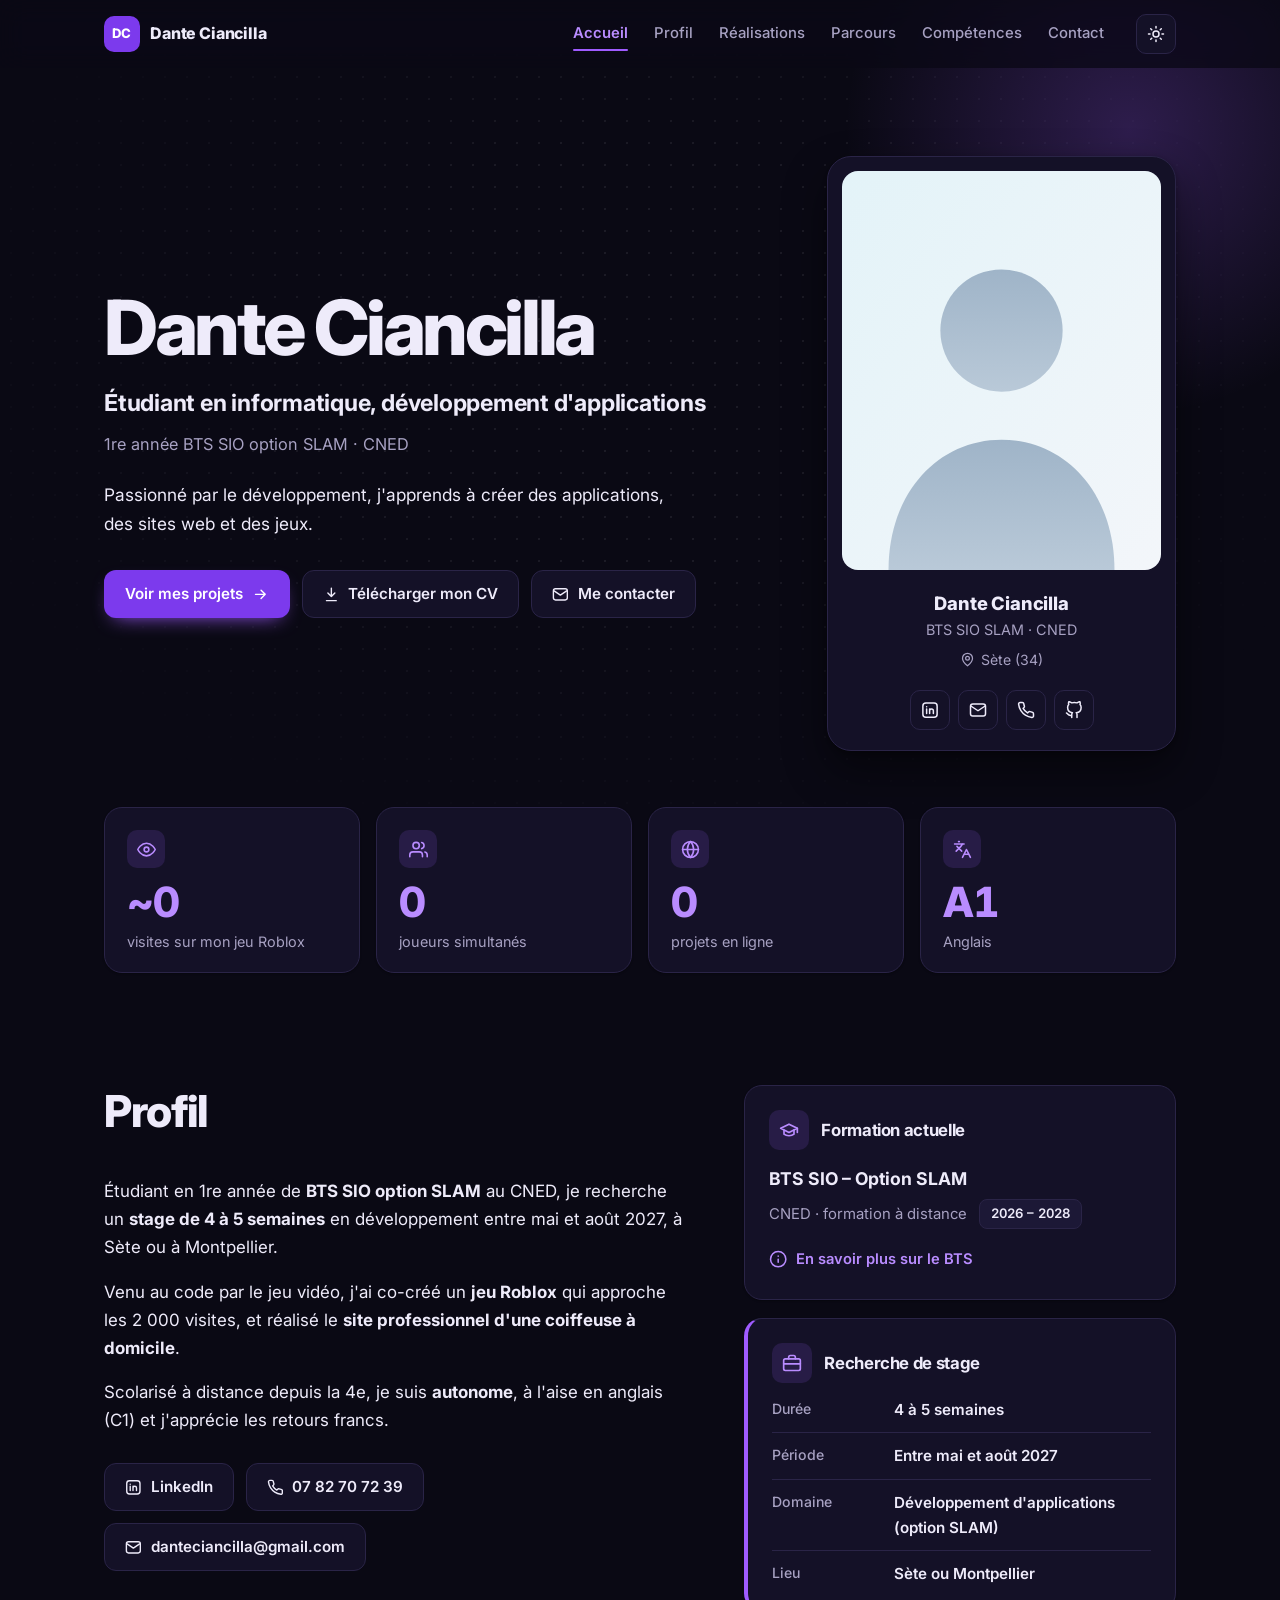
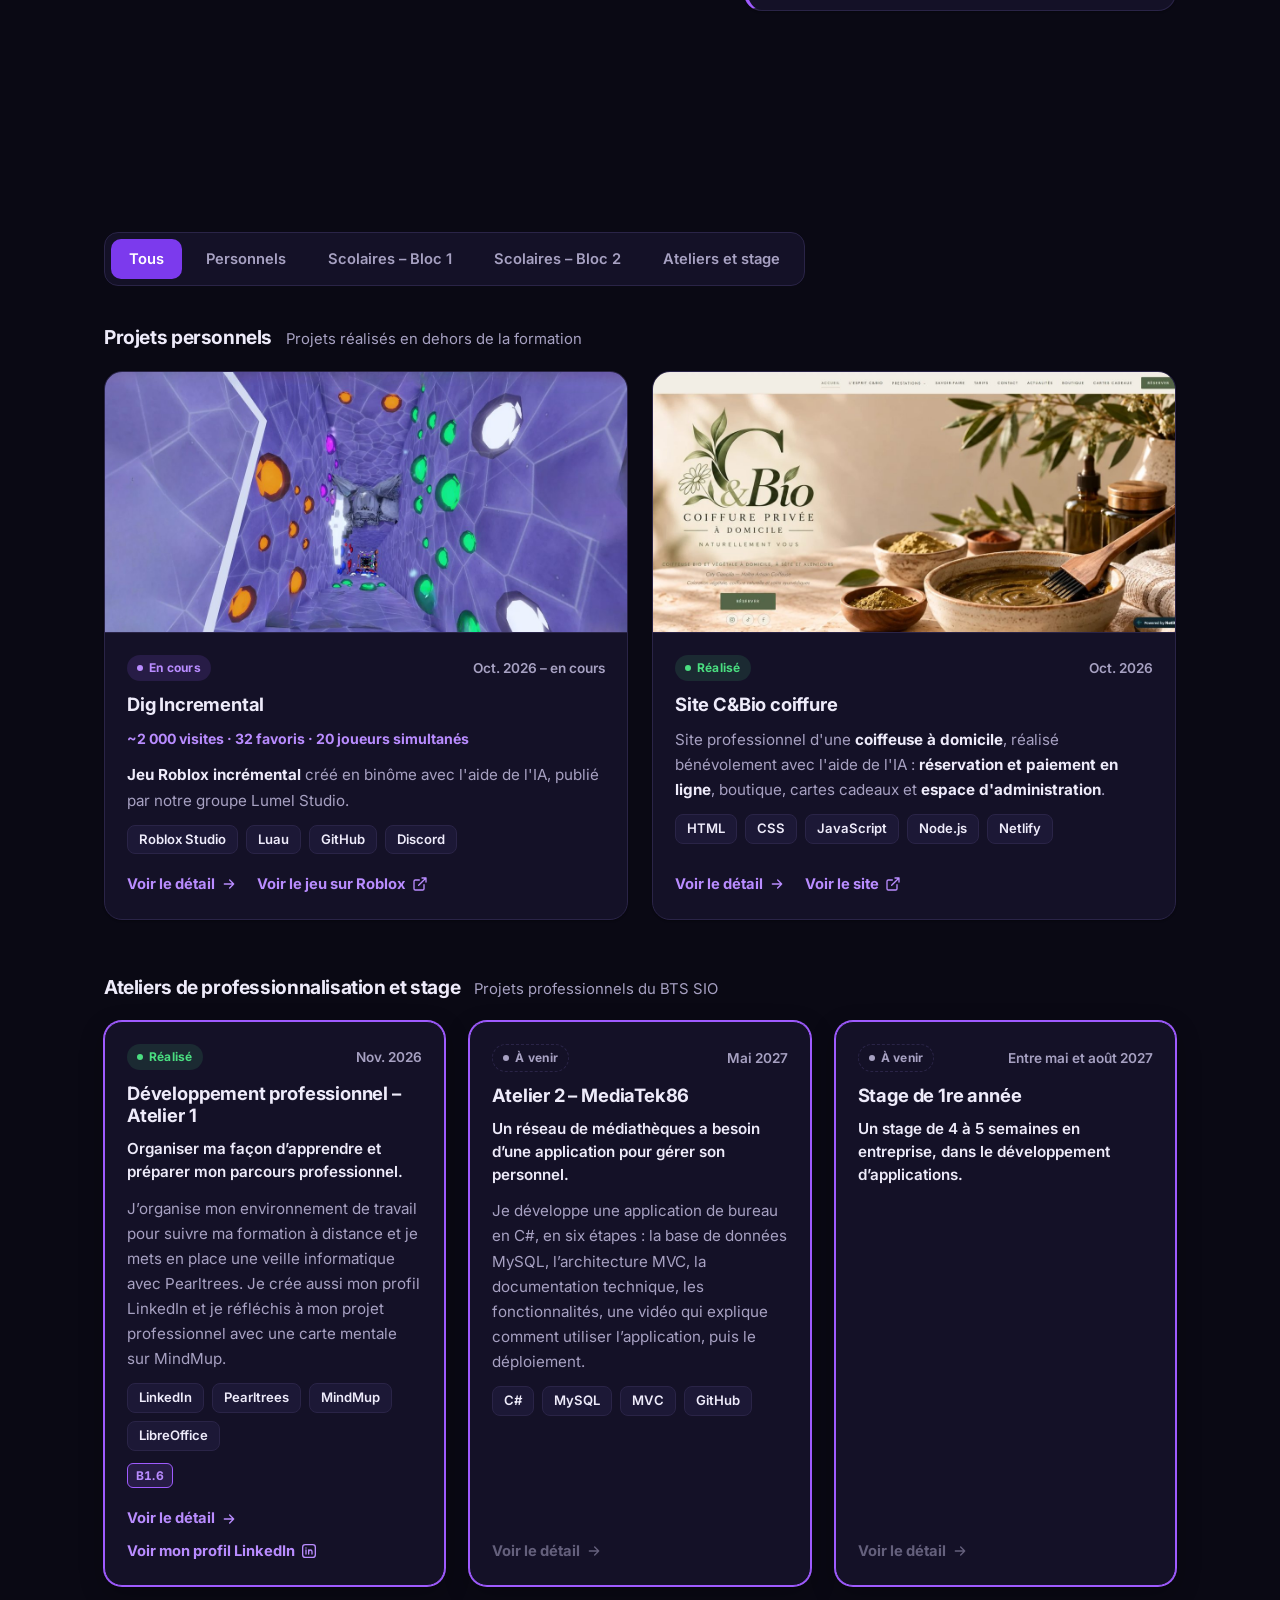
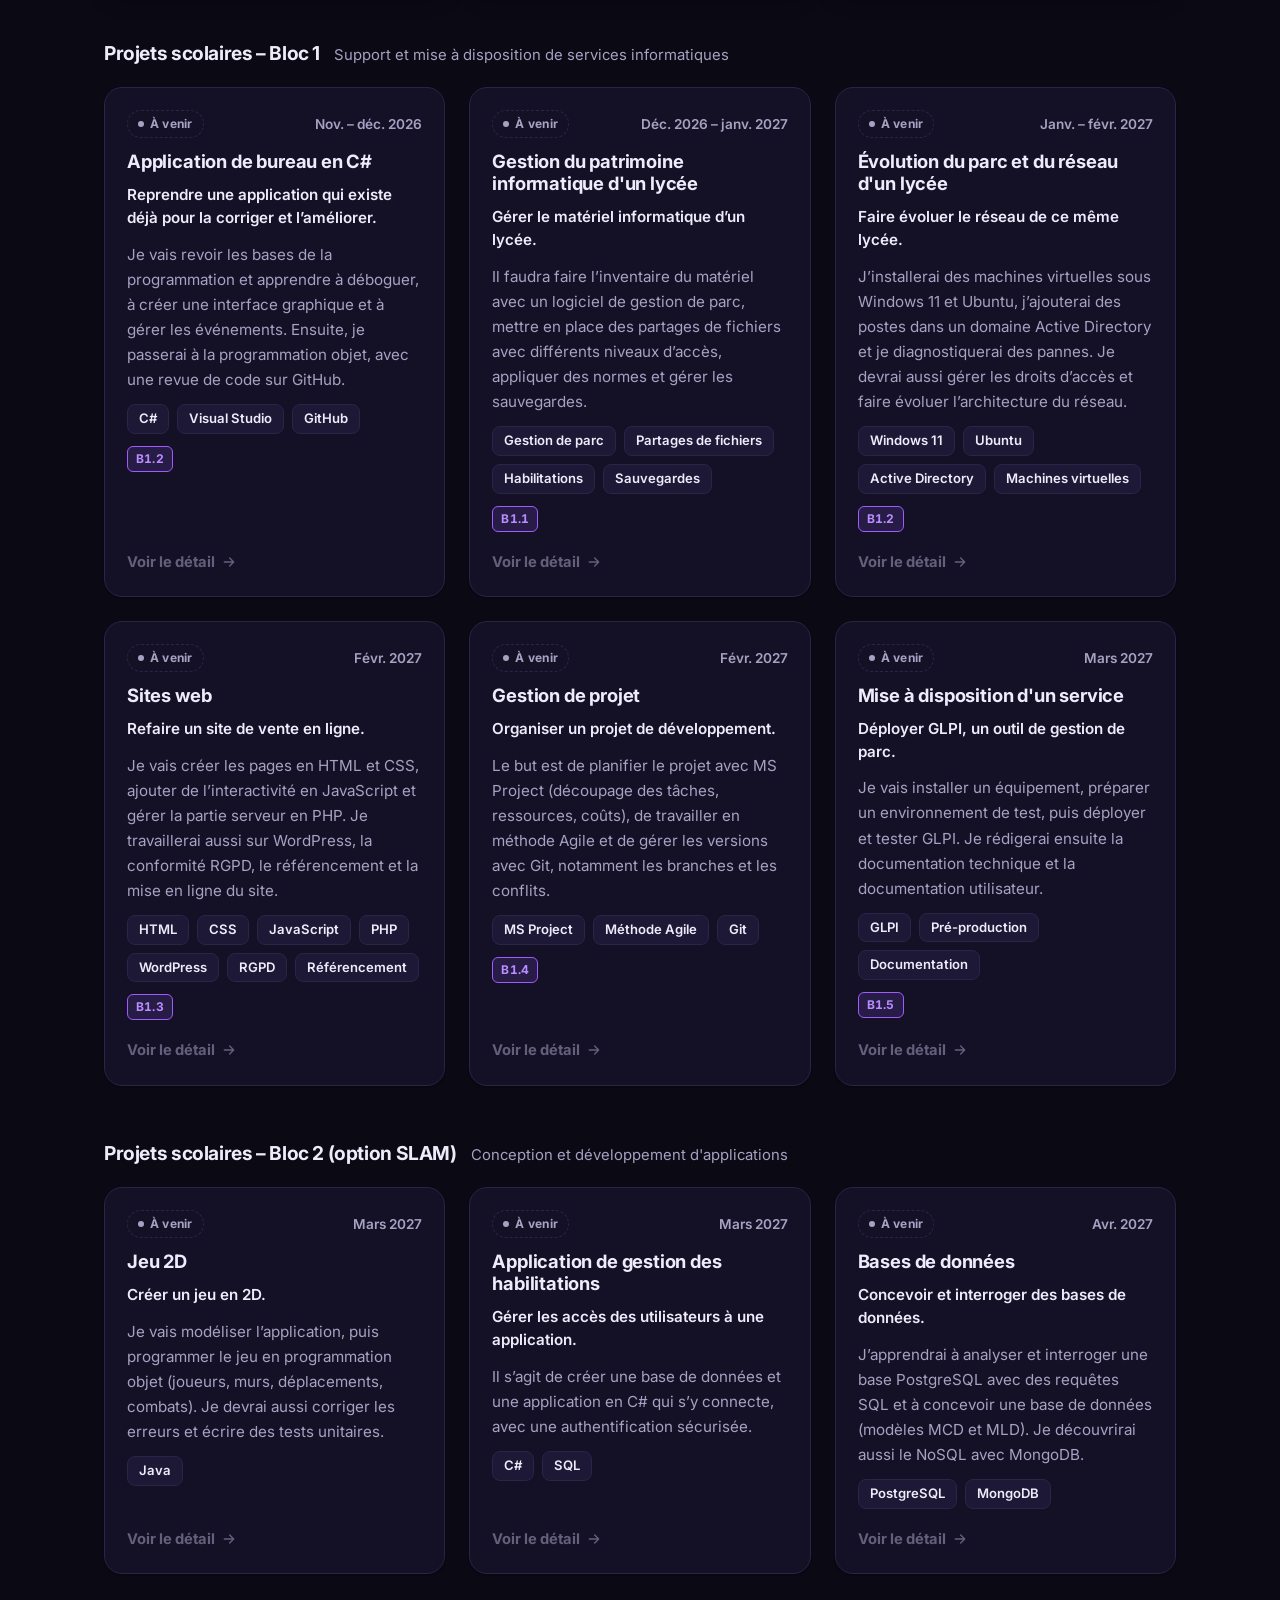
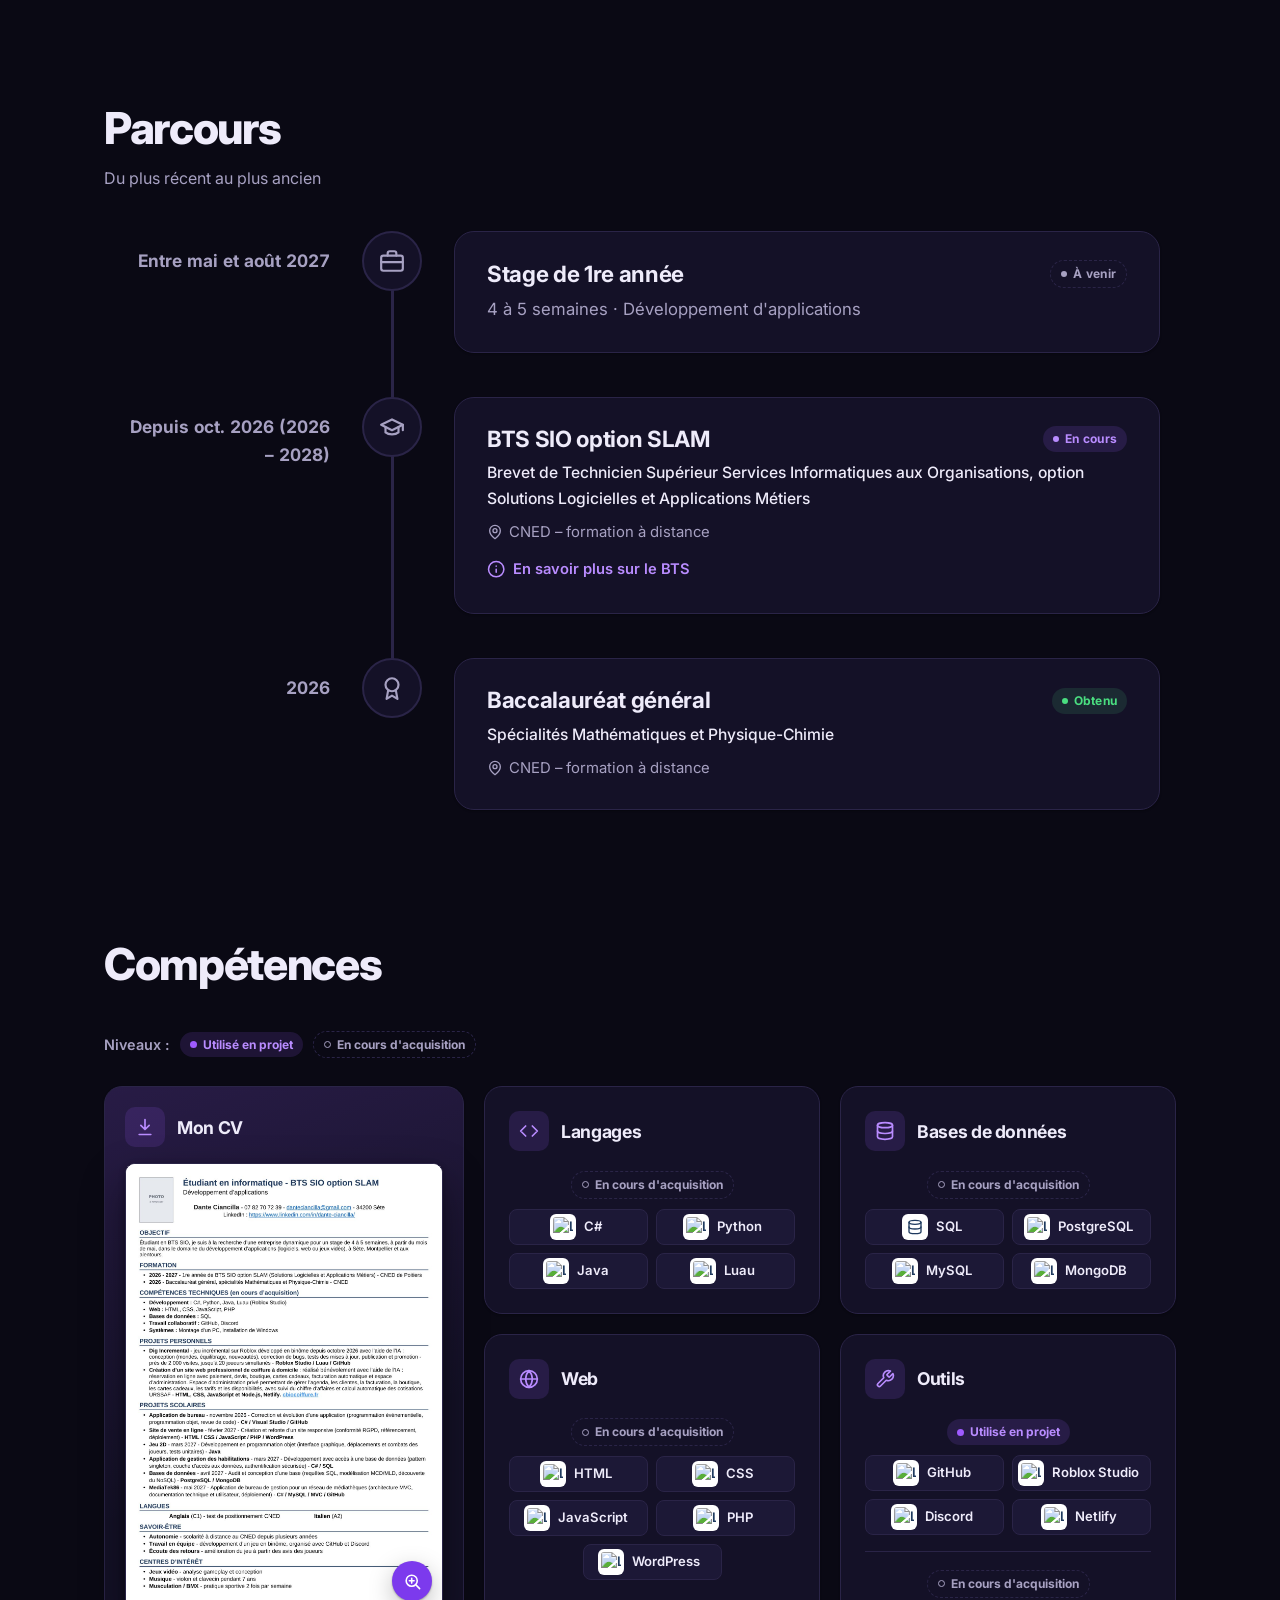
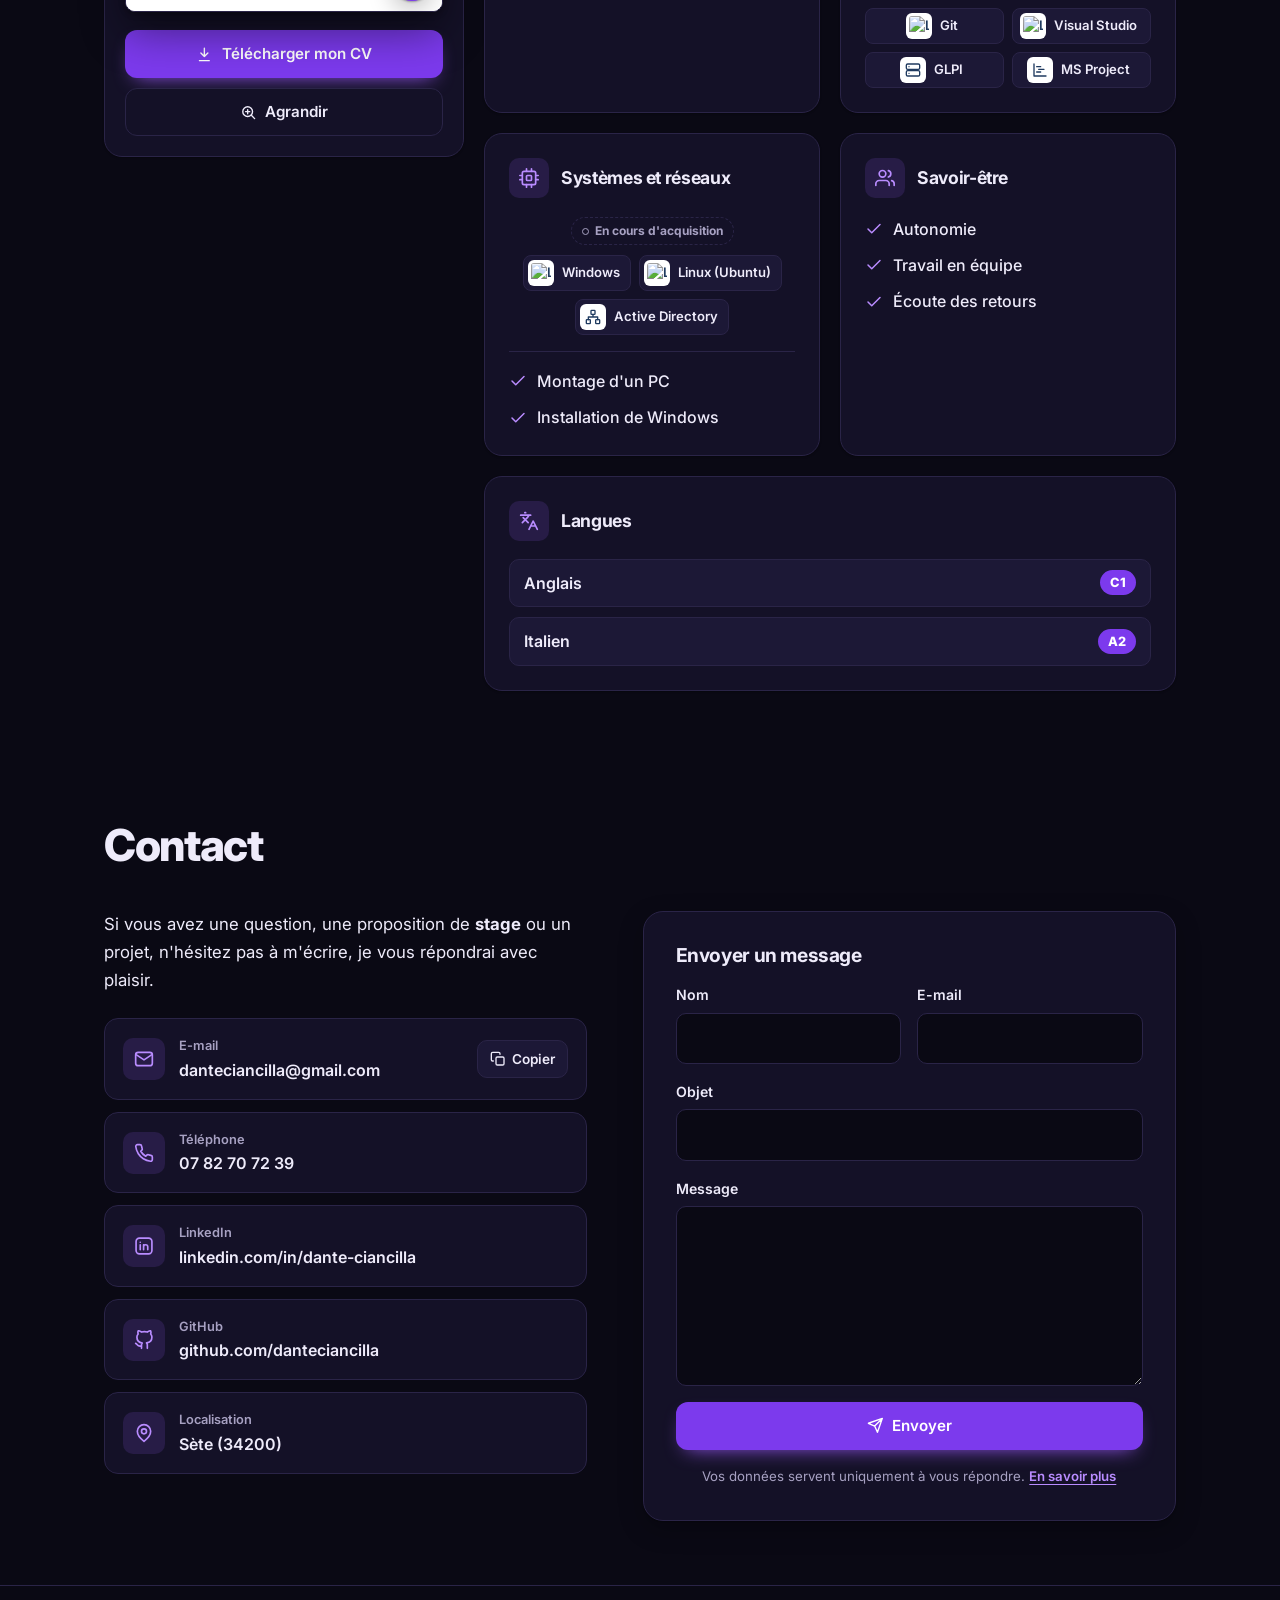
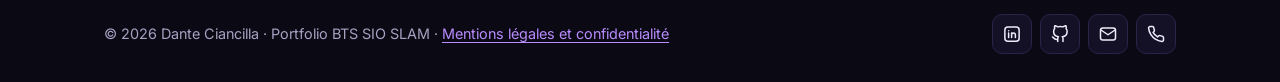
==== commit 7ea8f6b5: "Mise a jour du site" ====
--- a/index.html
+++ b/index.html
@@ -59,7 +59,7 @@
   <link rel="preconnect" href="https://fonts.gstatic.com" crossorigin>
   <link rel="stylesheet" href="https://fonts.googleapis.com/css2?family=Inter:wght@400;500;600;700;800&display=swap">
 
-  <link rel="stylesheet" href="style.css">
+  <link rel="stylesheet" href="style.css?v=202611061948">
 
   <!--
     Petit script exécuté AVANT l'affichage de la page :
@@ -92,11 +92,13 @@
     })();
   </script>
 
-  <!-- "defer" : les scripts s'exécutent une fois toute la page lue -->
-  <script src="textes.js" defer></script>
-  <script src="competences-bloc1.js" defer></script>
-  <script src="realisations.js" defer></script>
-  <script src="script.js" defer></script>
+  <!-- "defer" : les scripts s'exécutent une fois toute la page lue.
+       "?v=…" : numéro de version, changé à chaque publication par publier.bat,
+       pour que le navigateur recharge les fichiers au lieu de garder l'ancienne copie. -->
+  <script src="textes.js?v=202611061948" defer></script>
+  <script src="competences-bloc1.js?v=202611061948" defer></script>
+  <script src="realisations.js?v=202611061948" defer></script>
+  <script src="script.js?v=202611061948" defer></script>
 
   <!-- Informations structurées pour Google (fiche « personne ») -->
   <script type="application/ld+json">
--- a/style.css
+++ b/style.css
@@ -2823,3 +2823,13 @@
 .link-arrow--url {
   overflow-wrap: anywhere;
 }
+
+/* « Voir le détail » souligné quand la souris est sur la vignette cliquable
+   (comme les autres liens au survol). Pas pour les projets « À venir ». */
+.project:has(.project__link:hover) .link-arrow--detail:not(.is-disabled) {
+  text-decoration: underline;
+}
+
+.link-arrow--detail.is-disabled:hover {
+  text-decoration: none;
+}
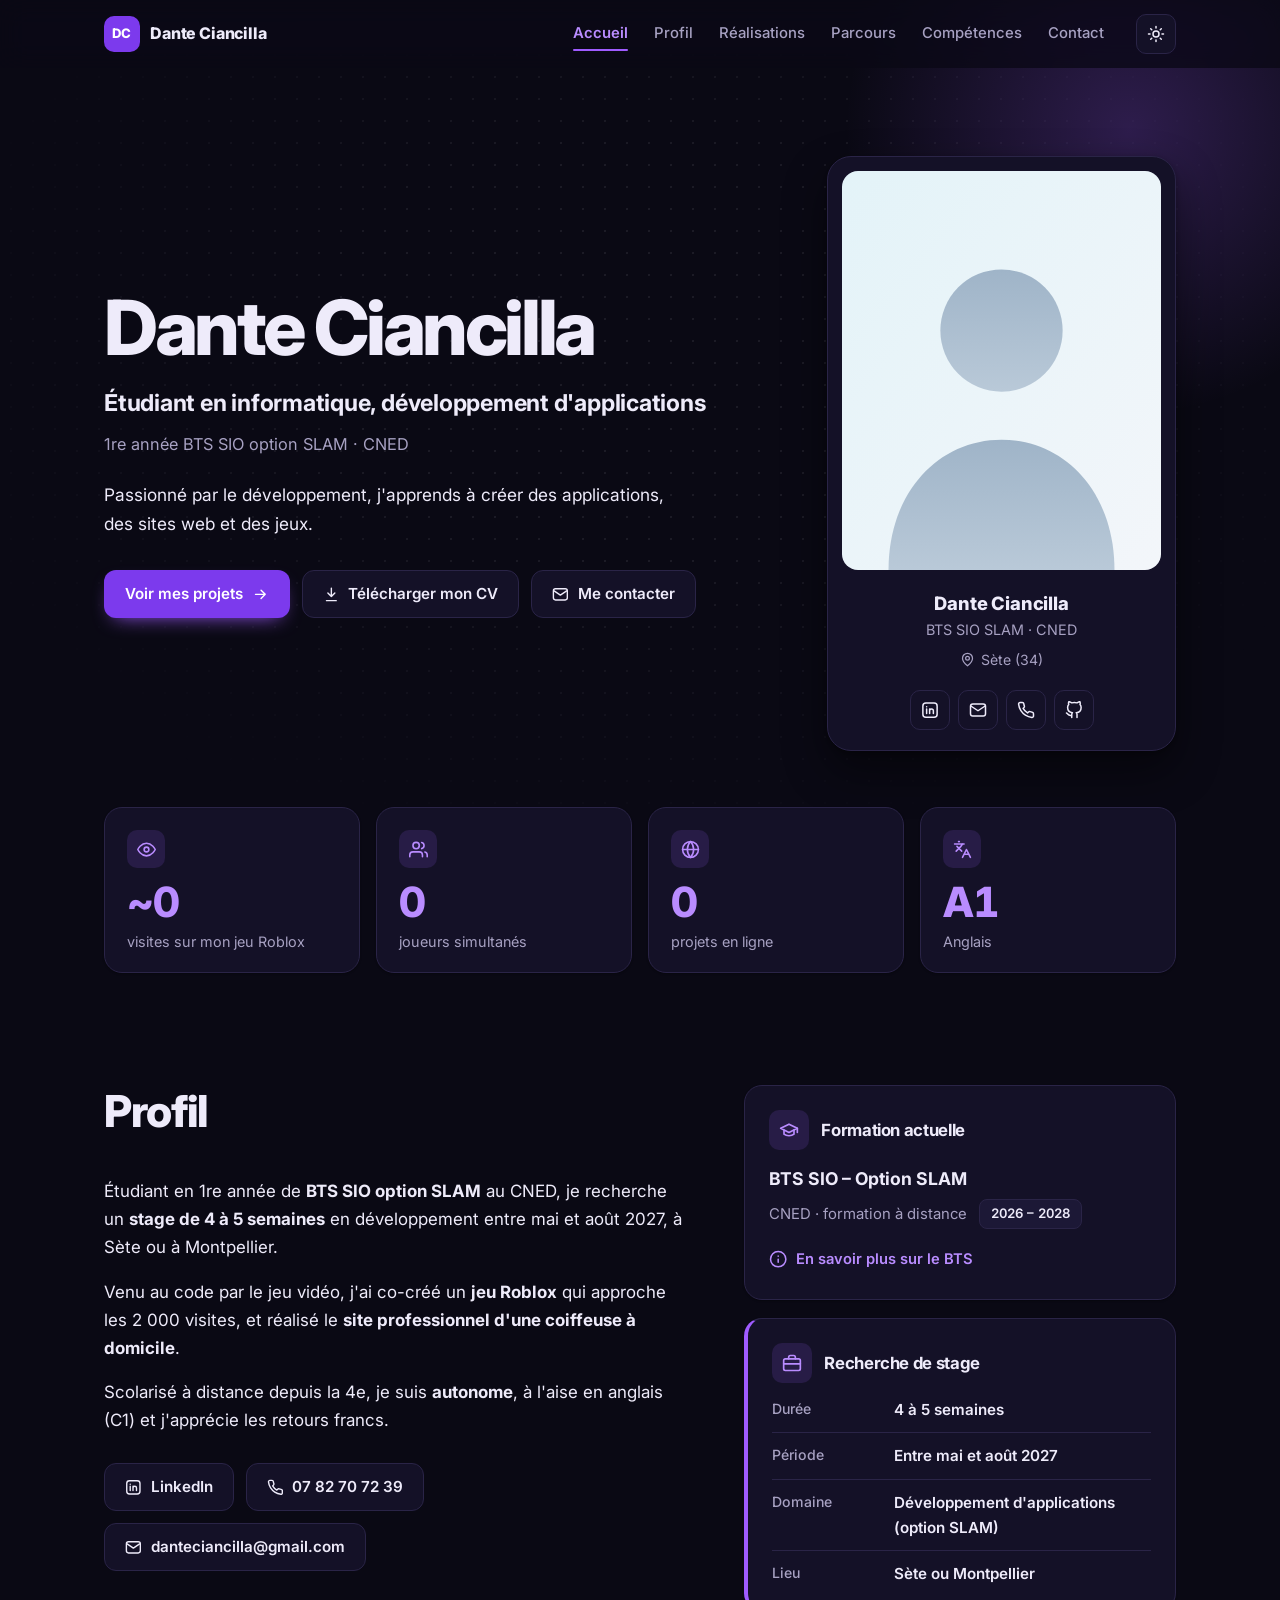
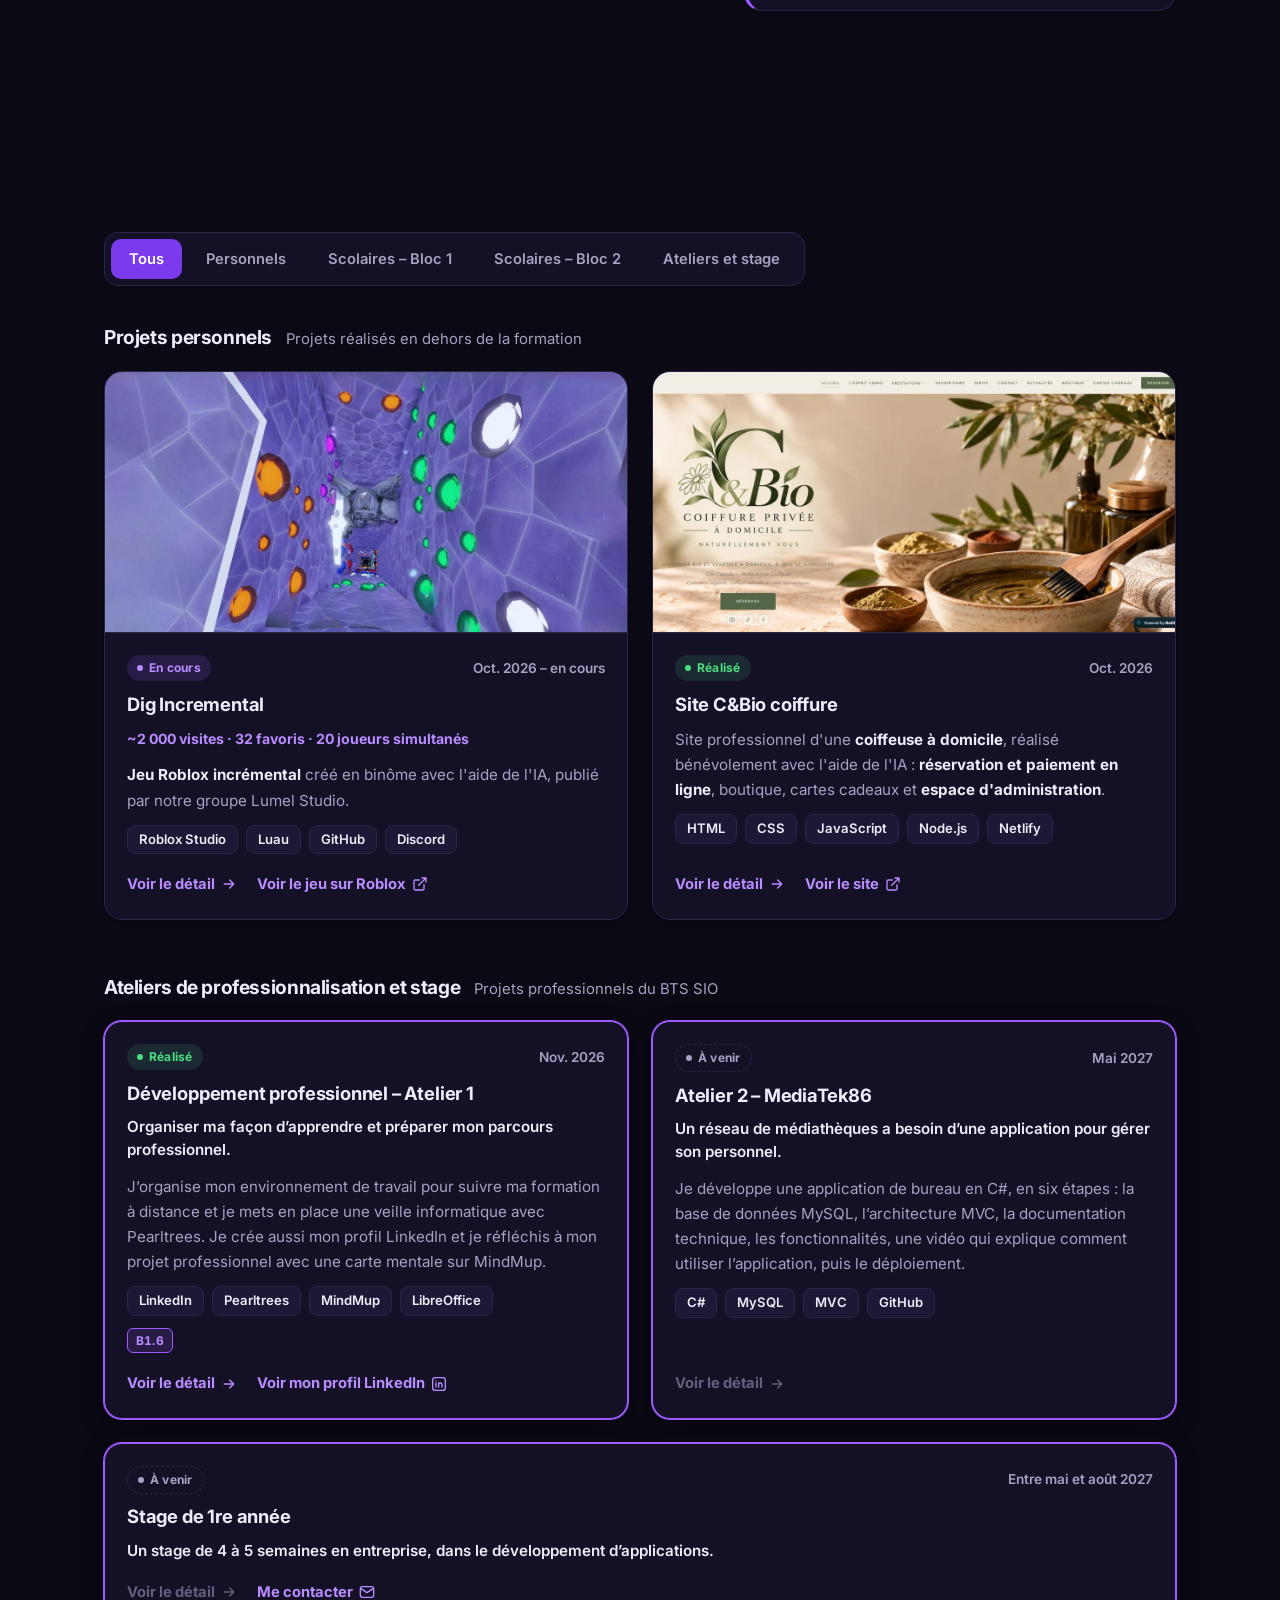
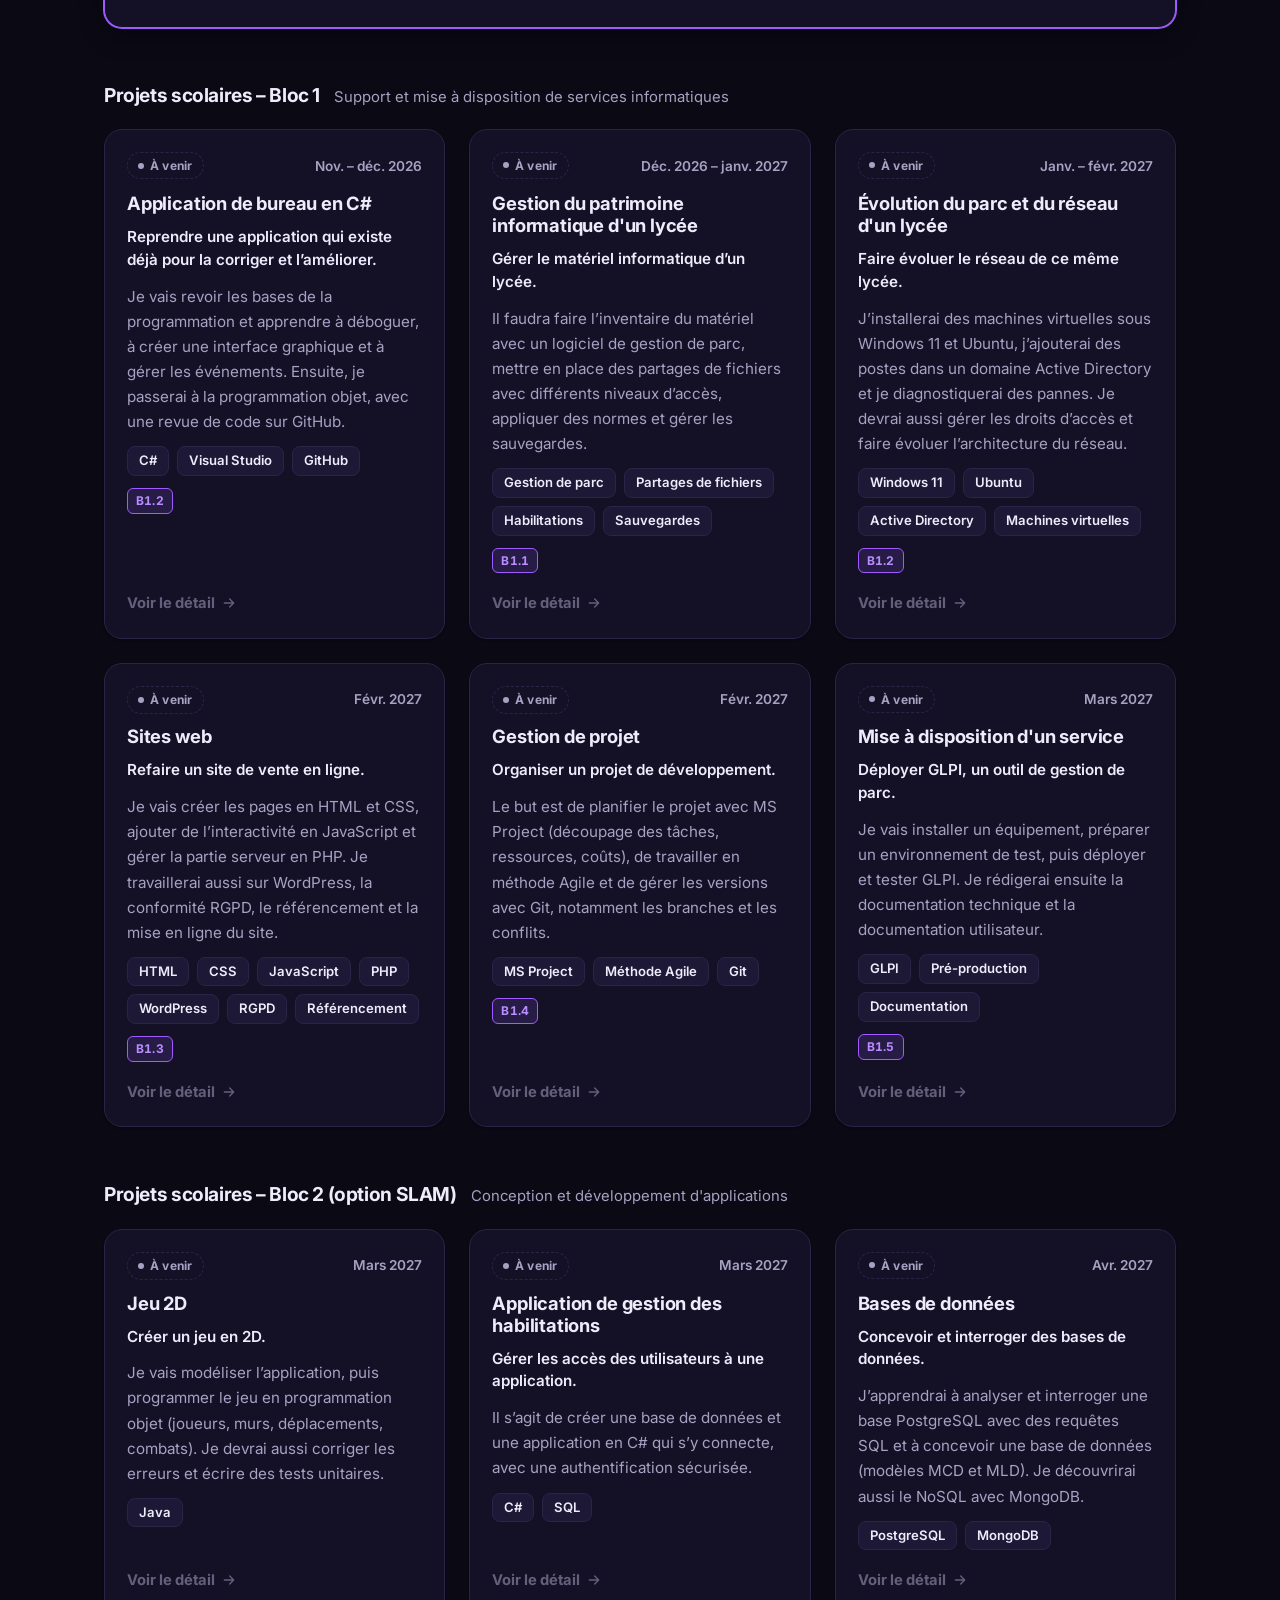
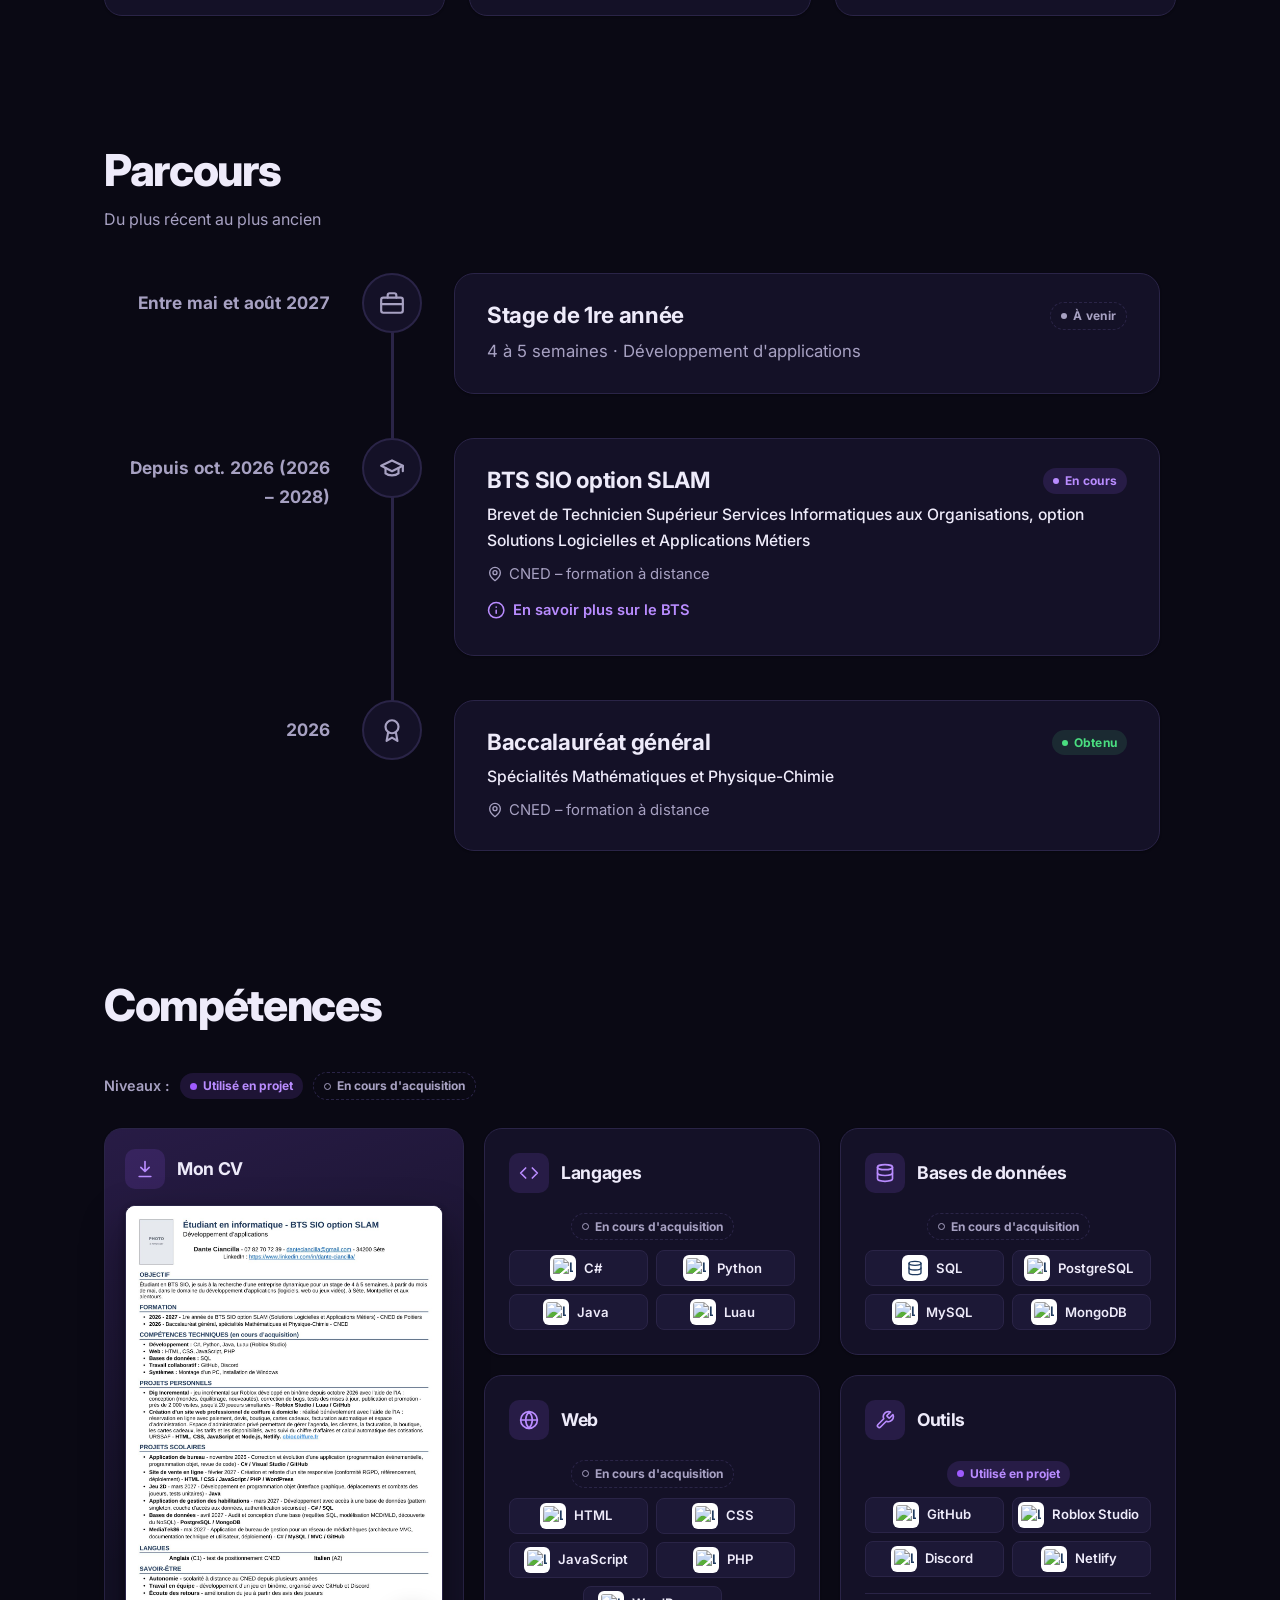
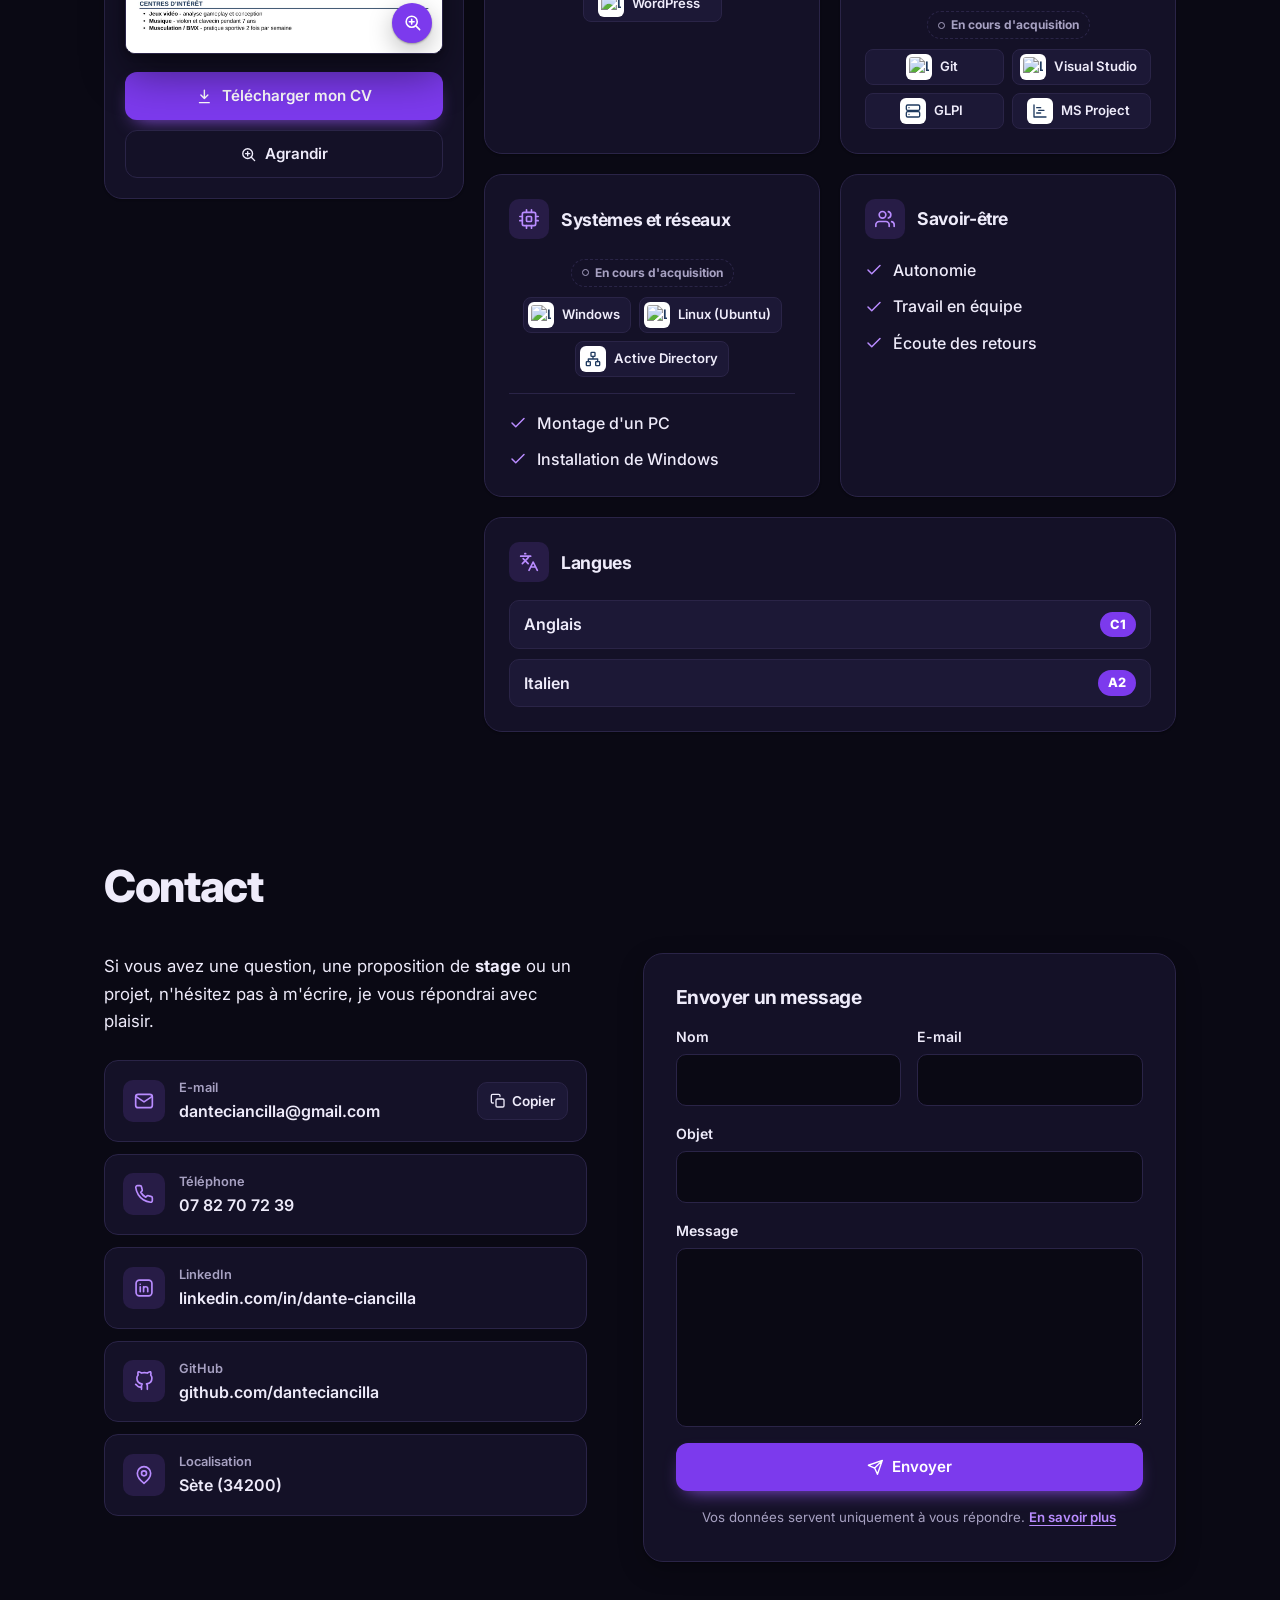
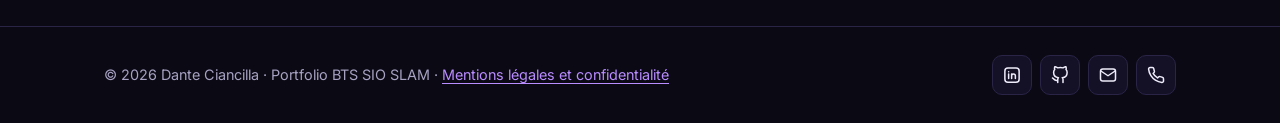
==== commit 88fe3b0c: "Stage en bandeau sous les ateliers, lien « Me contacter » Co-Authored-By: Claude Opus 5.5 <noreply@a" ====
--- a/index.html
+++ b/index.html
@@ -59,7 +59,7 @@
   <link rel="preconnect" href="https://fonts.gstatic.com" crossorigin>
   <link rel="stylesheet" href="https://fonts.googleapis.com/css2?family=Inter:wght@400;500;600;700;800&display=swap">
 
-  <link rel="stylesheet" href="style.css?v=202611061948">
+  <link rel="stylesheet" href="style.css?v=202611061953">
 
   <!--
     Petit script exécuté AVANT l'affichage de la page :
@@ -95,10 +95,10 @@
   <!-- "defer" : les scripts s'exécutent une fois toute la page lue.
        "?v=…" : numéro de version, changé à chaque publication par publier.bat,
        pour que le navigateur recharge les fichiers au lieu de garder l'ancienne copie. -->
-  <script src="textes.js?v=202611061948" defer></script>
-  <script src="competences-bloc1.js?v=202611061948" defer></script>
-  <script src="realisations.js?v=202611061948" defer></script>
-  <script src="script.js?v=202611061948" defer></script>
+  <script src="textes.js?v=202611061953" defer></script>
+  <script src="competences-bloc1.js?v=202611061953" defer></script>
+  <script src="realisations.js?v=202611061953" defer></script>
+  <script src="script.js?v=202611061953" defer></script>
 
   <!-- Informations structurées pour Google (fiche « personne ») -->
   <script type="application/ld+json">
--- a/style.css
+++ b/style.css
@@ -2833,3 +2833,9 @@
 .link-arrow--detail.is-disabled:hover {
   text-decoration: none;
 }
+
+/* Grille à 2 colonnes : une carte seule sur la dernière ligne prend toute
+   la largeur (ex. le stage sous les deux ateliers, en bandeau) */
+.projects-grid--two > .project:last-child:nth-child(odd) {
+  grid-column: 1 / -1;
+}
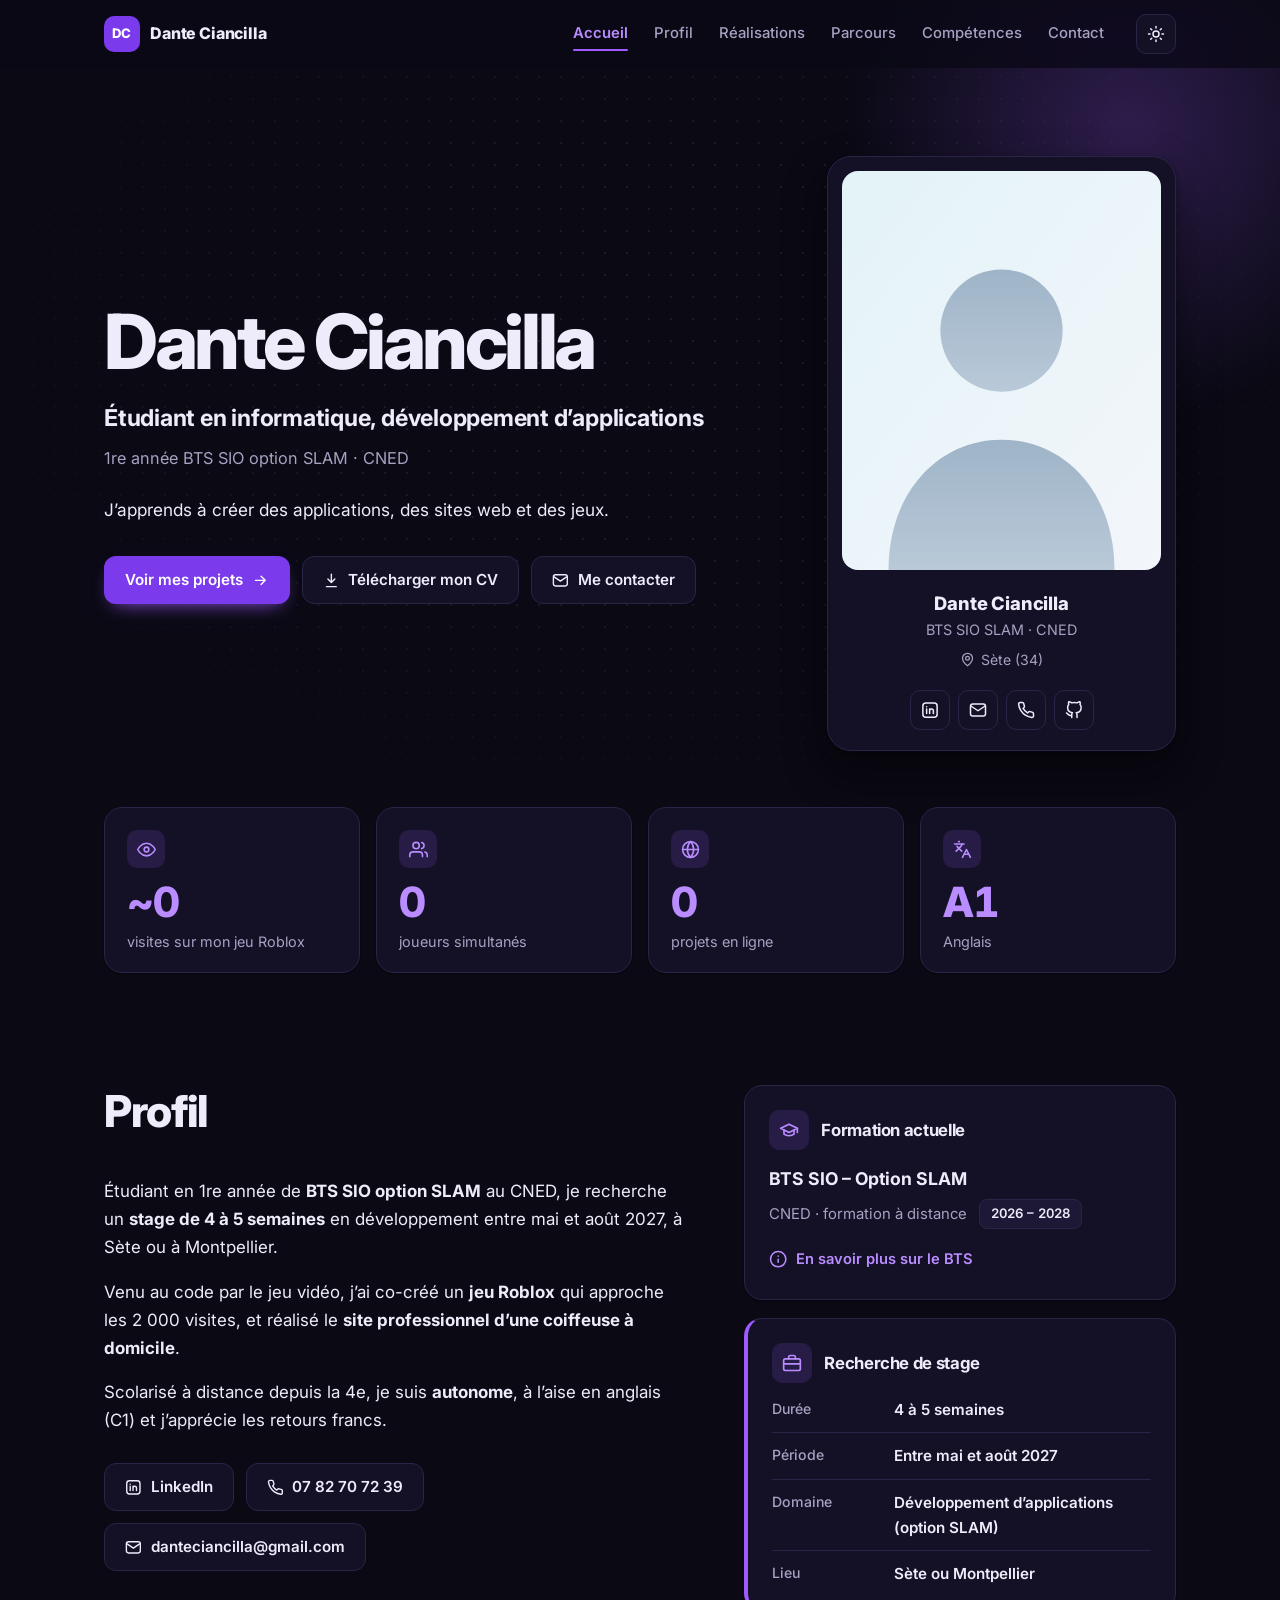
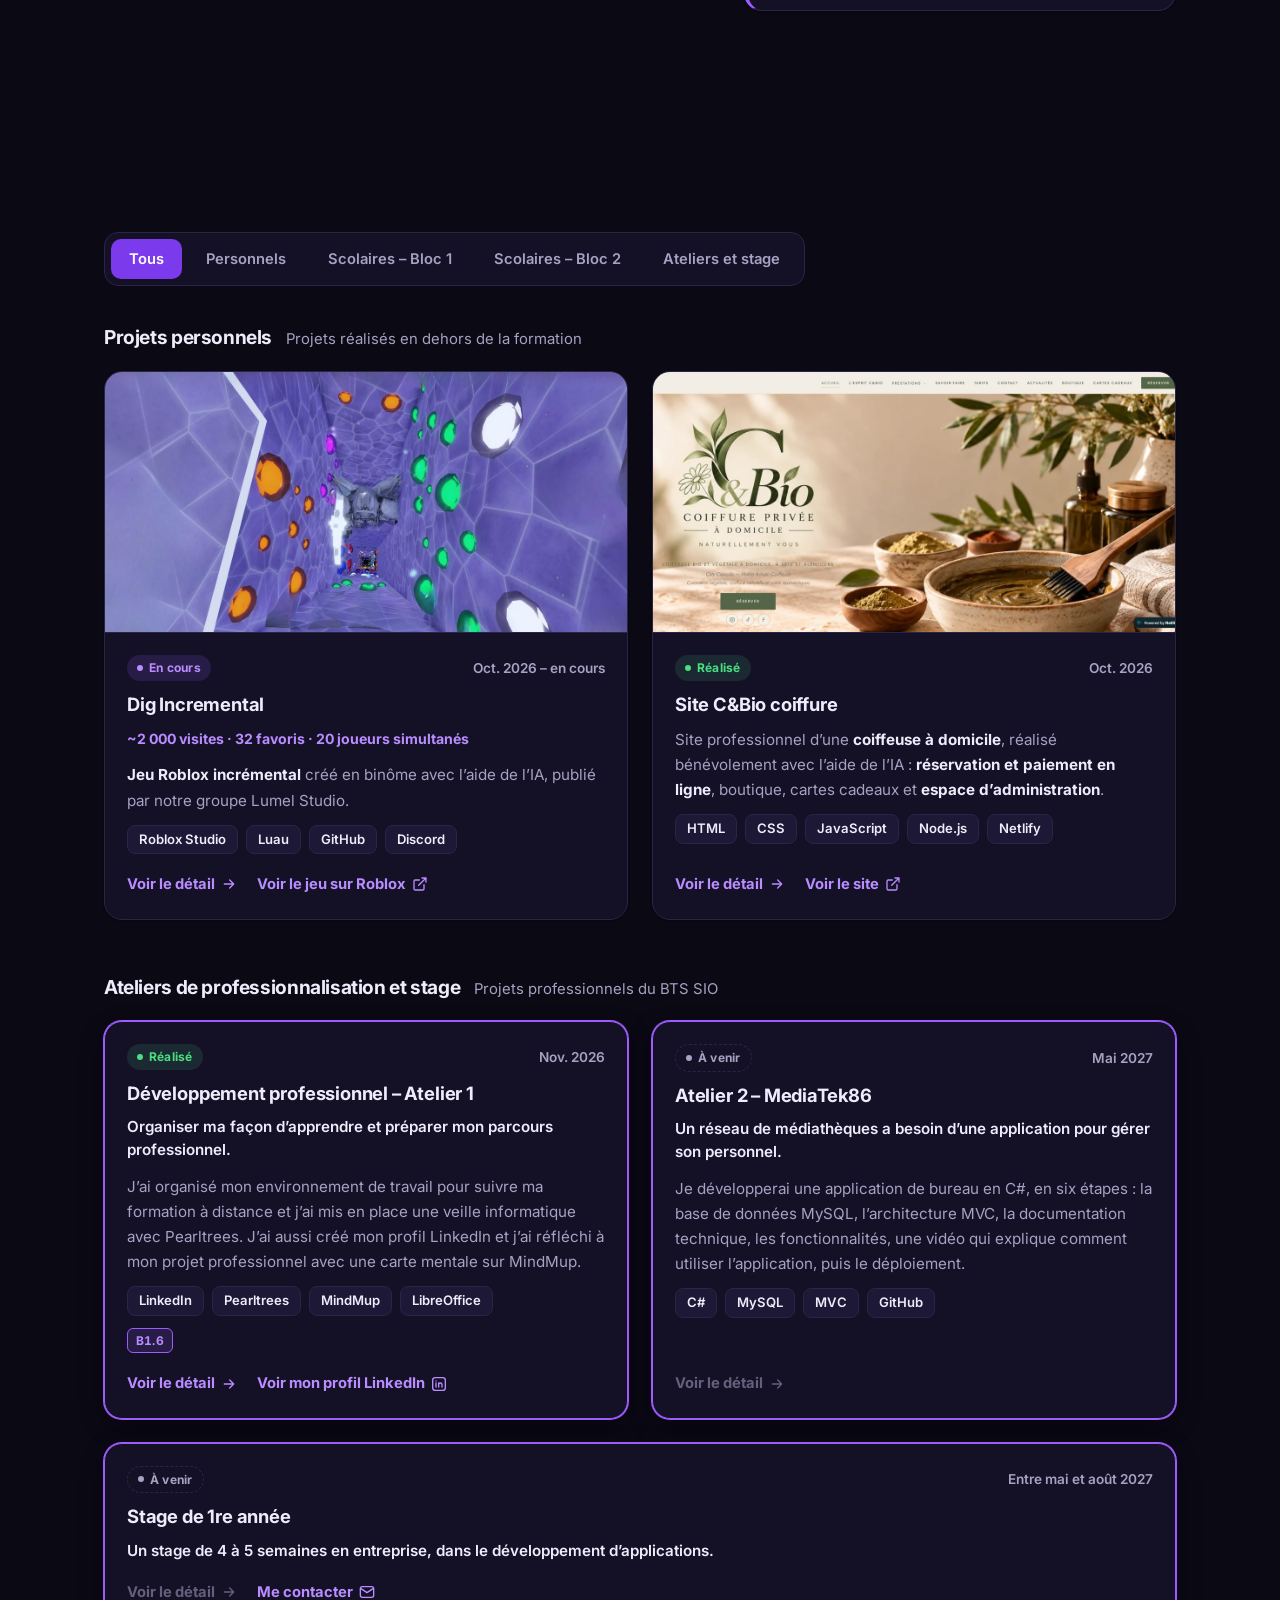
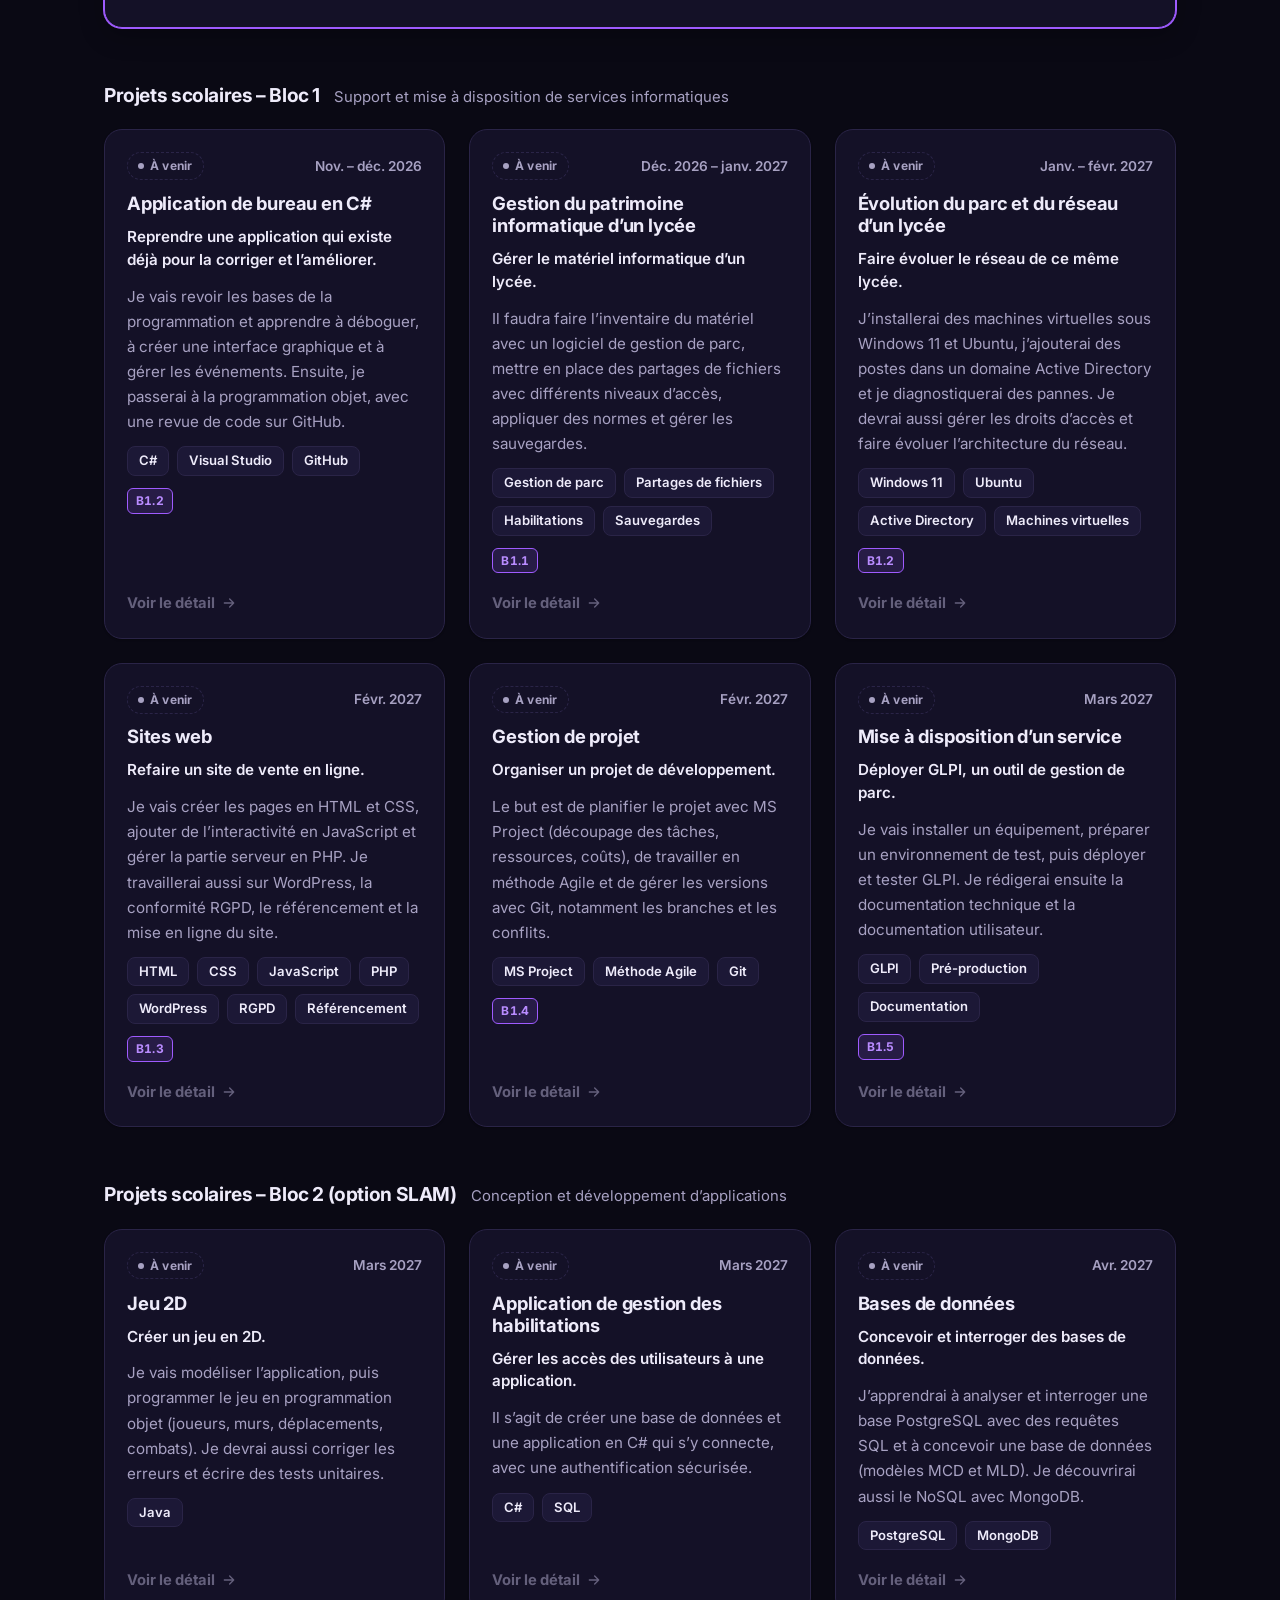
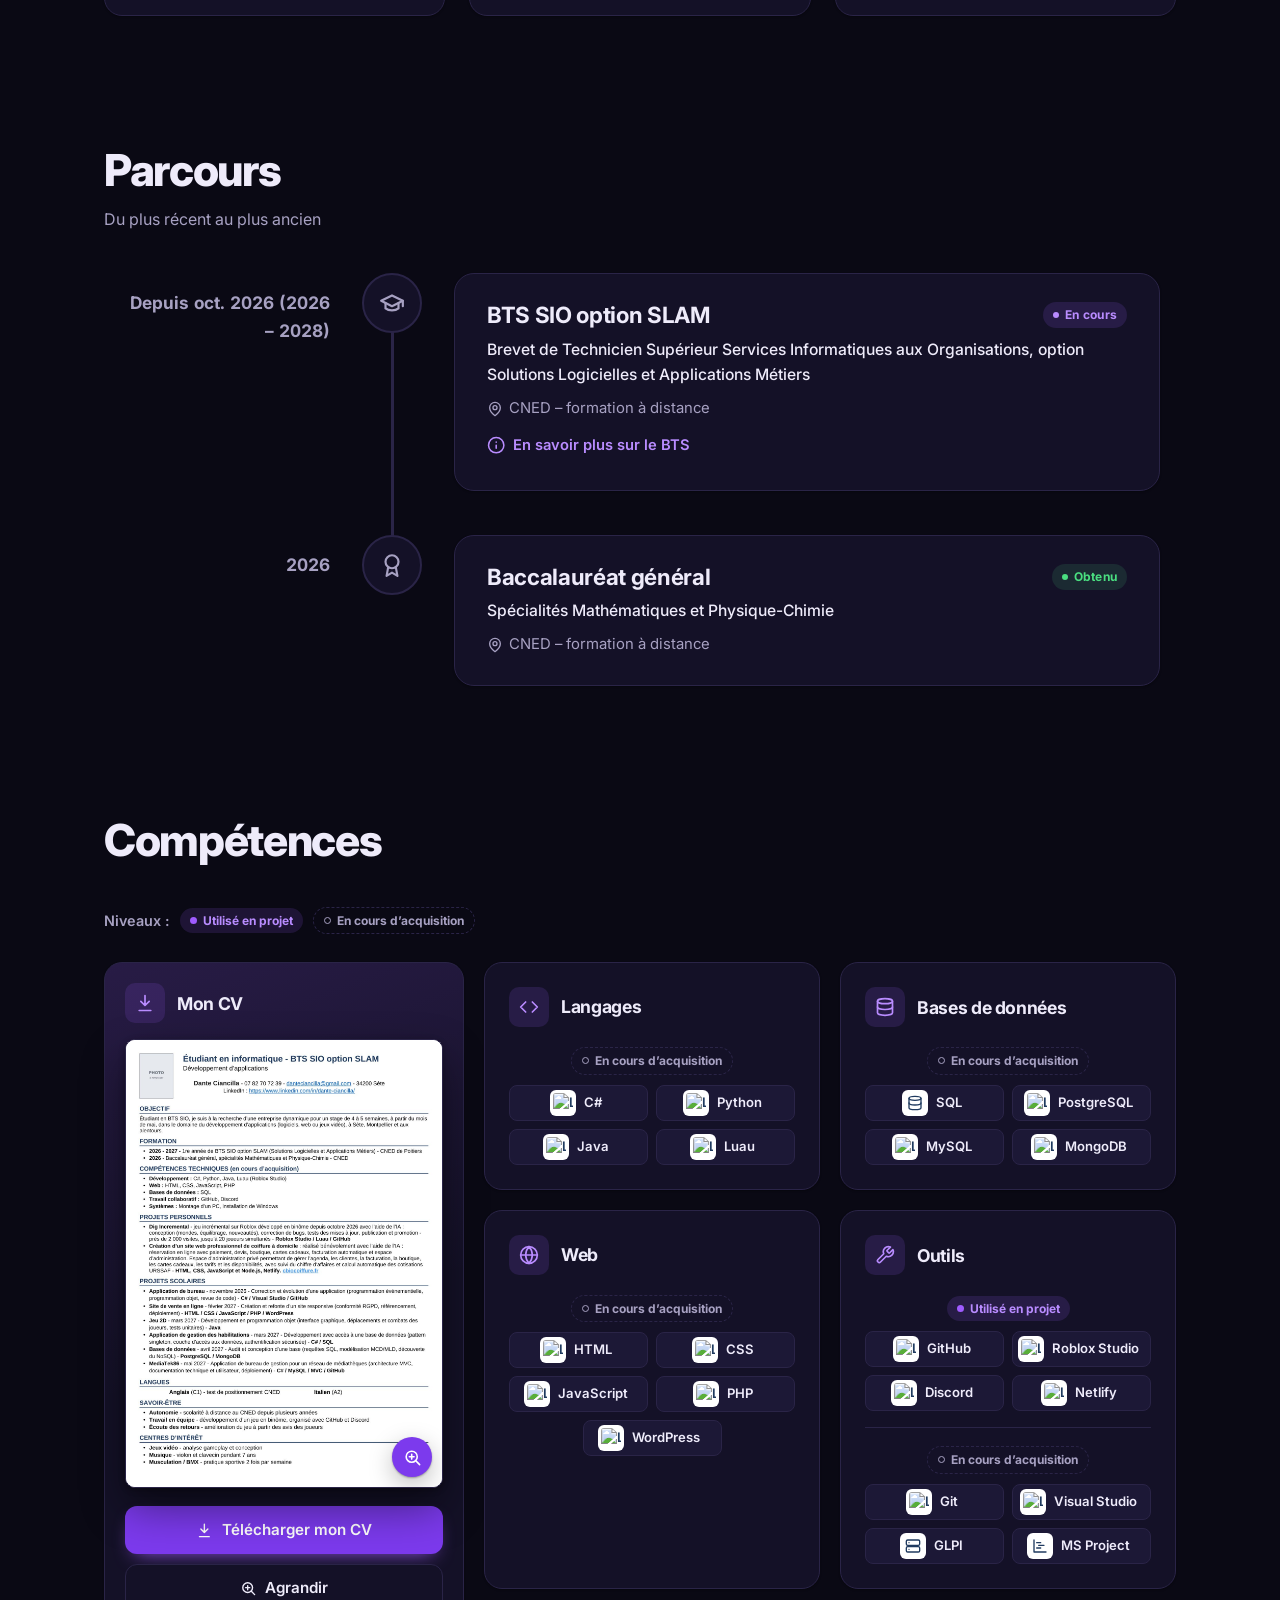
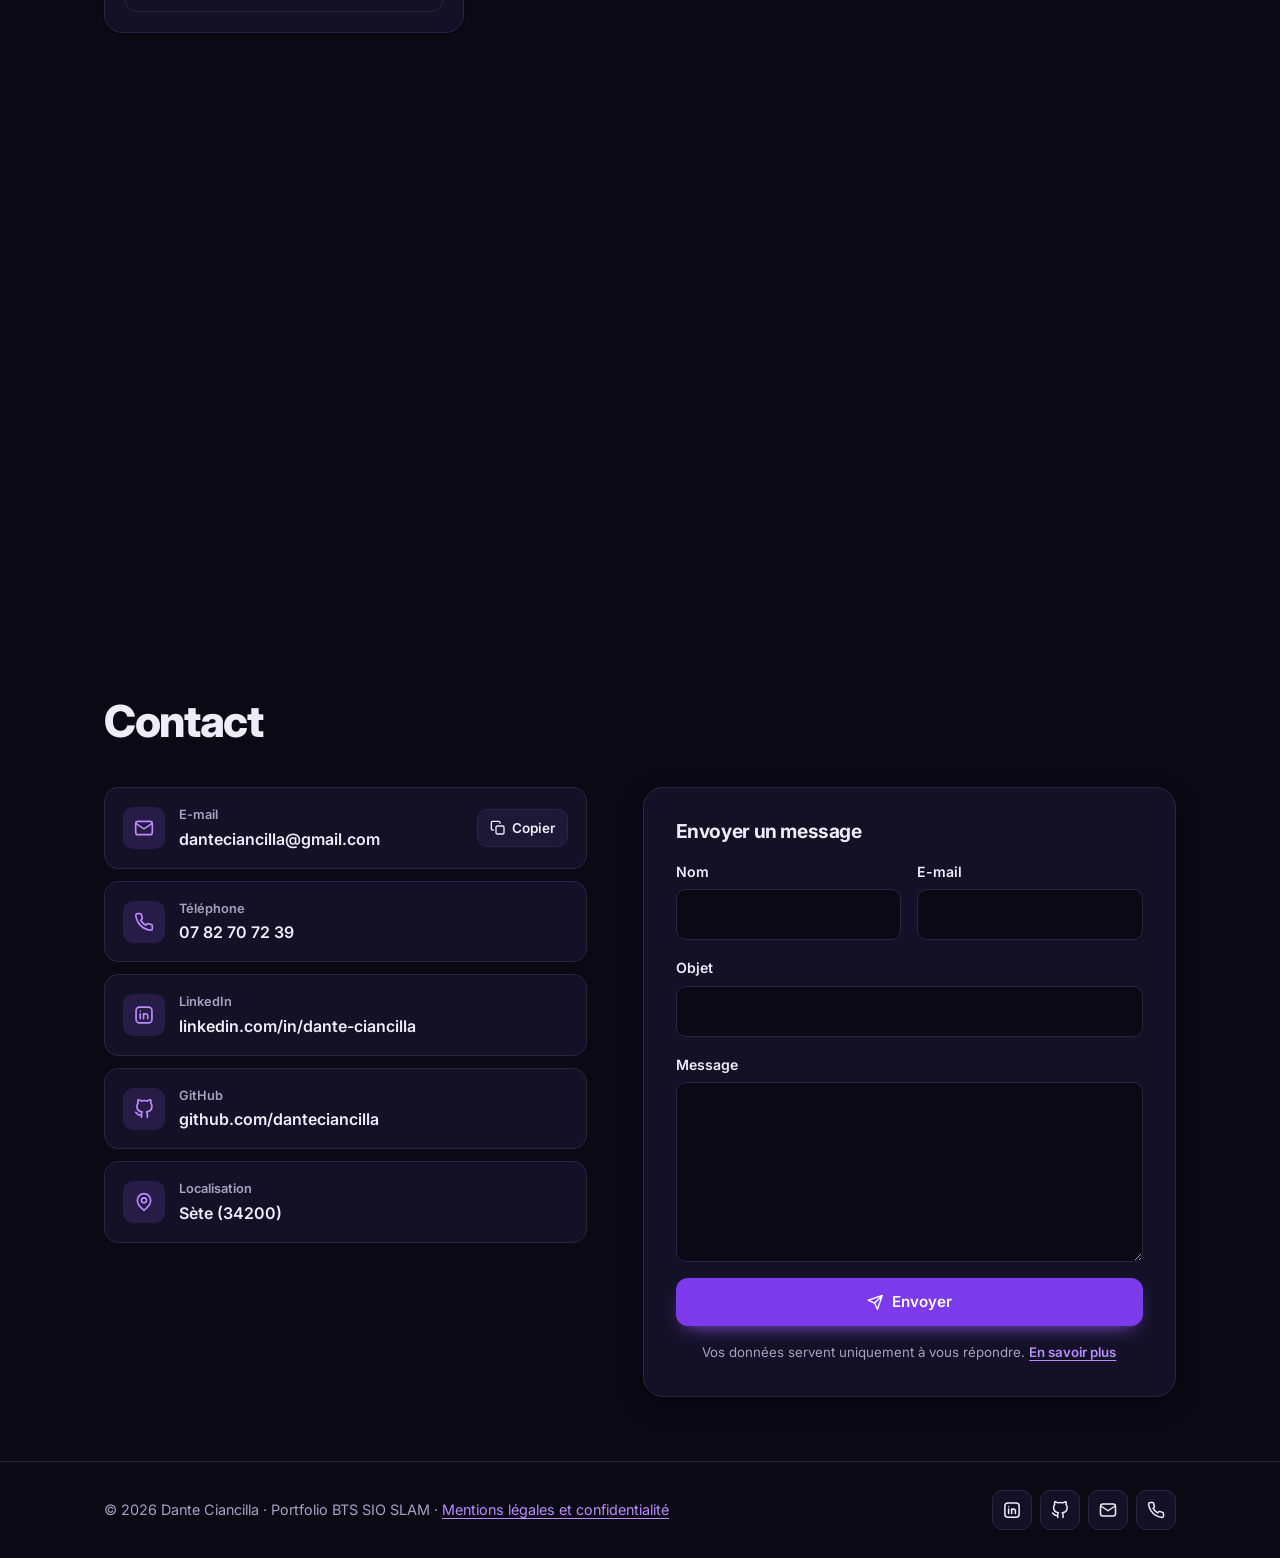
==== commit 8171029c: "Corrections après relecture : accroche, parcours, contact, temps des verbes, apostrophes Co-Authored" ====
--- a/index.html
+++ b/index.html
@@ -59,7 +59,7 @@
   <link rel="preconnect" href="https://fonts.gstatic.com" crossorigin>
   <link rel="stylesheet" href="https://fonts.googleapis.com/css2?family=Inter:wght@400;500;600;700;800&display=swap">
 
-  <link rel="stylesheet" href="style.css?v=202611061953">
+  <link rel="stylesheet" href="style.css?v=202611062009">
 
   <!--
     Petit script exécuté AVANT l'affichage de la page :
@@ -95,10 +95,10 @@
   <!-- "defer" : les scripts s'exécutent une fois toute la page lue.
        "?v=…" : numéro de version, changé à chaque publication par publier.bat,
        pour que le navigateur recharge les fichiers au lieu de garder l'ancienne copie. -->
-  <script src="textes.js?v=202611061953" defer></script>
-  <script src="competences-bloc1.js?v=202611061953" defer></script>
-  <script src="realisations.js?v=202611061953" defer></script>
-  <script src="script.js?v=202611061953" defer></script>
+  <script src="textes.js?v=202611062009" defer></script>
+  <script src="competences-bloc1.js?v=202611062009" defer></script>
+  <script src="realisations.js?v=202611062009" defer></script>
+  <script src="script.js?v=202611062009" defer></script>
 
   <!-- Informations structurées pour Google (fiche « personne ») -->
   <script type="application/ld+json">
@@ -174,7 +174,7 @@
   <!-- ============================ EN-TÊTE ============================ -->
   <header class="site-header">
     <div class="container header-inner">
-      <a class="logo" href="#accueil" data-texte-attr="aria-label:logo.label" aria-label="Dante Ciancilla – retour à l'accueil">
+      <a class="logo" href="#accueil" data-texte-attr="aria-label:logo.label" aria-label="Dante Ciancilla – retour à l’accueil">
         <span class="logo__mark" aria-hidden="true">DC</span>
         <span class="logo__text">Dante Ciancilla</span>
       </a>
@@ -219,7 +219,7 @@
           <!-- style="--i:…" = ordre d'apparition de l'élément au chargement -->
           <div class="hero__content">
             <h1 class="hero__title hero-anim" style="--i:1" id="hero-title">Dante Ciancilla</h1>
-            <p class="hero__role hero-anim" style="--i:2" data-texte="hero.role">Étudiant en informatique, développement d'applications</p>
+            <p class="hero__role hero-anim" style="--i:2" data-texte="hero.role">Étudiant en informatique, développement d’applications</p>
             <p class="hero__sub hero-anim" style="--i:3" data-texte="hero.sub">1re année BTS SIO option SLAM · CNED</p>
 
             <!-- Phrase d'accroche : à écrire dans textes.js (clé hero.tagline) -->
@@ -386,7 +386,7 @@
                 </div>
                 <div class="facts__row">
                   <dt data-texte="intern.field">Domaine</dt>
-                  <dd data-texte="intern.fieldValue">Développement d'applications (option SLAM)</dd>
+                  <dd data-texte="intern.fieldValue">Développement d’applications (option SLAM)</dd>
                 </div>
                 <div class="facts__row">
                   <dt data-texte="intern.place">Lieu</dt>
@@ -438,19 +438,6 @@
           <div class="timeline__track" aria-hidden="true"><span class="timeline__fill"></span></div>
 
           <ol class="timeline__list">
-            <!-- Stage de 1re année -->
-            <li class="timeline__item reveal">
-              <p class="timeline__date"><time datetime="2027-05" data-texte="journey.intern.date">Entre mai et août 2027</time></p>
-              <span class="timeline__dot" aria-hidden="true"><svg class="icon"><use href="#i-briefcase"></use></svg></span>
-              <div class="timeline__card">
-                <div class="timeline__top">
-                  <h3 class="timeline__title" data-texte="journey.intern.title">Stage de 1re année</h3>
-                  <span class="status status--upcoming" data-texte="status.upcoming">À venir</span>
-                </div>
-                <p class="timeline__sub" data-texte="journey.intern.sub">4 à 5 semaines · Développement d'applications</p>
-              </div>
-            </li>
-
             <!-- BTS SIO option SLAM -->
             <li class="timeline__item reveal">
               <p class="timeline__date"><time datetime="2026-10" data-texte="journey.bts.date">Depuis oct. 2026 (2026 – 2028)</time></p>
@@ -508,7 +495,7 @@
         <div class="skills-legend reveal">
           <span data-texte="skills.legend">Niveaux :</span>
           <span class="level level--used" data-texte="level.used">Utilisé en projet</span>
-          <span class="level level--learning" data-texte="level.learning">En cours d'acquisition</span>
+          <span class="level level--learning" data-texte="level.learning">En cours d’acquisition</span>
         </div>
 
         <!--
@@ -525,7 +512,7 @@
             </div>
 
             <button class="cv-preview" type="button" data-open-dialog="cv-dialog"
-                    aria-label="Agrandir l'aperçu du CV" data-texte-attr="aria-label:cv.zoomLabel">
+                    aria-label="Agrandir l’aperçu du CV" data-texte-attr="aria-label:cv.zoomLabel">
               <img class="cv-img" src="images/cv-apercu.jpg" data-fallback="images/cv-placeholder.svg"
                    alt="" width="595" height="842" loading="lazy">
               <span class="cv-preview__zoom" aria-hidden="true"><svg class="icon"><use href="#i-zoom"></use></svg></span>
@@ -558,7 +545,7 @@
                 <h3 class="skill-card__title" data-texte="cat.languages">Langages</h3>
               </div>
               <div class="skill-row">
-                <span class="level level--learning" data-texte="level.learning">En cours d'acquisition</span>
+                <span class="level level--learning" data-texte="level.learning">En cours d’acquisition</span>
                 <ul class="chips">
                   <li class="chip chip--logo"><img class="chip__logo" src="https://cdn.jsdelivr.net/npm/devicon@2.16.0/icons/csharp/csharp-original.svg" alt="Logo C#" width="22" height="22" loading="lazy">C#</li>
                   <li class="chip chip--logo"><img class="chip__logo" src="https://cdn.jsdelivr.net/npm/devicon@2.16.0/icons/python/python-original.svg" alt="Logo Python" width="22" height="22" loading="lazy">Python</li>
@@ -575,7 +562,7 @@
                 <h3 class="skill-card__title" data-texte="cat.db">Bases de données</h3>
               </div>
               <div class="skill-row">
-                <span class="level level--learning" data-texte="level.learning">En cours d'acquisition</span>
+                <span class="level level--learning" data-texte="level.learning">En cours d’acquisition</span>
                 <ul class="chips">
                   <li class="chip chip--logo"><span class="chip__logo" role="img" aria-label="Icône SQL"><svg class="icon"><use href="#i-database"></use></svg></span>SQL</li>
                   <li class="chip chip--logo"><img class="chip__logo" src="https://cdn.jsdelivr.net/npm/devicon@2.16.0/icons/postgresql/postgresql-original.svg" alt="Logo PostgreSQL" width="22" height="22" loading="lazy">PostgreSQL</li>
@@ -592,7 +579,7 @@
                 <h3 class="skill-card__title" data-texte="cat.web">Web</h3>
               </div>
               <div class="skill-row">
-                <span class="level level--learning" data-texte="level.learning">En cours d'acquisition</span>
+                <span class="level level--learning" data-texte="level.learning">En cours d’acquisition</span>
                 <ul class="chips">
                   <li class="chip chip--logo"><img class="chip__logo" src="https://cdn.jsdelivr.net/npm/devicon@2.16.0/icons/html5/html5-original.svg" alt="Logo HTML" width="22" height="22" loading="lazy">HTML</li>
                   <li class="chip chip--logo"><img class="chip__logo" src="https://cdn.jsdelivr.net/npm/devicon@2.16.0/icons/css3/css3-original.svg" alt="Logo CSS" width="22" height="22" loading="lazy">CSS</li>
@@ -619,7 +606,7 @@
                 </ul>
               </div>
               <div class="skill-row">
-                <span class="level level--learning" data-texte="level.learning">En cours d'acquisition</span>
+                <span class="level level--learning" data-texte="level.learning">En cours d’acquisition</span>
                 <ul class="chips">
                   <li class="chip chip--logo"><img class="chip__logo" src="https://cdn.jsdelivr.net/npm/devicon@2.16.0/icons/git/git-original.svg" alt="Logo Git" width="22" height="22" loading="lazy">Git</li>
                   <li class="chip chip--logo"><img class="chip__logo" src="https://cdn.jsdelivr.net/npm/devicon@2.16.0/icons/visualstudio/visualstudio-original.svg" alt="Logo Visual Studio" width="22" height="22" loading="lazy">Visual Studio</li>
@@ -636,7 +623,7 @@
                 <h3 class="skill-card__title" data-texte="cat.systems">Systèmes et réseaux</h3>
               </div>
               <div class="skill-row">
-                <span class="level level--learning" data-texte="level.learning">En cours d'acquisition</span>
+                <span class="level level--learning" data-texte="level.learning">En cours d’acquisition</span>
                 <ul class="chips chips--auto">
                   <li class="chip chip--logo"><img class="chip__logo" src="https://cdn.jsdelivr.net/npm/devicon@2.16.0/icons/windows11/windows11-original.svg" alt="Logo Windows" width="22" height="22" loading="lazy">Windows</li>
                   <li class="chip chip--logo"><img class="chip__logo" src="https://cdn.jsdelivr.net/npm/devicon@2.16.0/icons/ubuntu/ubuntu-original.svg" alt="Logo Linux (Ubuntu)" width="22" height="22" loading="lazy">Linux (Ubuntu)</li>
@@ -644,7 +631,7 @@
                 </ul>
               </div>
               <ul class="check-list check-list--spaced">
-                <li><svg class="icon" aria-hidden="true"><use href="#i-check"></use></svg><span data-texte="skill.pc">Montage d'un PC</span></li>
+                <li><svg class="icon" aria-hidden="true"><use href="#i-check"></use></svg><span data-texte="skill.pc">Montage d’un PC</span></li>
                 <li><svg class="icon" aria-hidden="true"><use href="#i-check"></use></svg><span data-texte="skill.windows">Installation de Windows</span></li>
               </ul>
             </article>
@@ -687,9 +674,6 @@
 
         <div class="contact">
           <div class="contact__info">
-            <!-- Petit texte d'invitation : à écrire dans textes.js (clé contact.text) -->
-            <div class="contact__text reveal" data-texte-html="contact.text"></div>
-
             <ul class="contact-list">
               <li class="contact-item reveal">
                 <span class="contact-item__icon" aria-hidden="true"><svg class="icon"><use href="#i-mail"></use></svg></span>
@@ -872,7 +856,7 @@
         </div>
         <div class="facts__row">
           <dt data-texte="bts.otherLabel">Autre option</dt>
-          <dd data-texte="bts.other">SISR – Solutions d'Infrastructure, Systèmes et Réseaux</dd>
+          <dd data-texte="bts.other">SISR – Solutions d’Infrastructure, Systèmes et Réseaux</dd>
         </div>
         <div class="facts__row">
           <dt data-texte="bts.durationLabel">Durée</dt>
--- a/style.css
+++ b/style.css
@@ -794,7 +794,6 @@
 
 /* Paragraphes que Dante ajoutera dans profile.text */
 .profile__text p + p,
-.contact__text p + p,
 .project__desc p + p,
 .detail-section__text p + p {
   margin-top: 1em;
@@ -1564,11 +1563,6 @@
   grid-template-columns: minmax(0, 0.95fr) minmax(0, 1.05fr);
   gap: clamp(28px, 5vw, 56px);
   align-items: start;
-}
-
-.contact__text {
-  margin-bottom: 24px;
-  font-size: 1.05rem;
 }
 
 .contact-list {
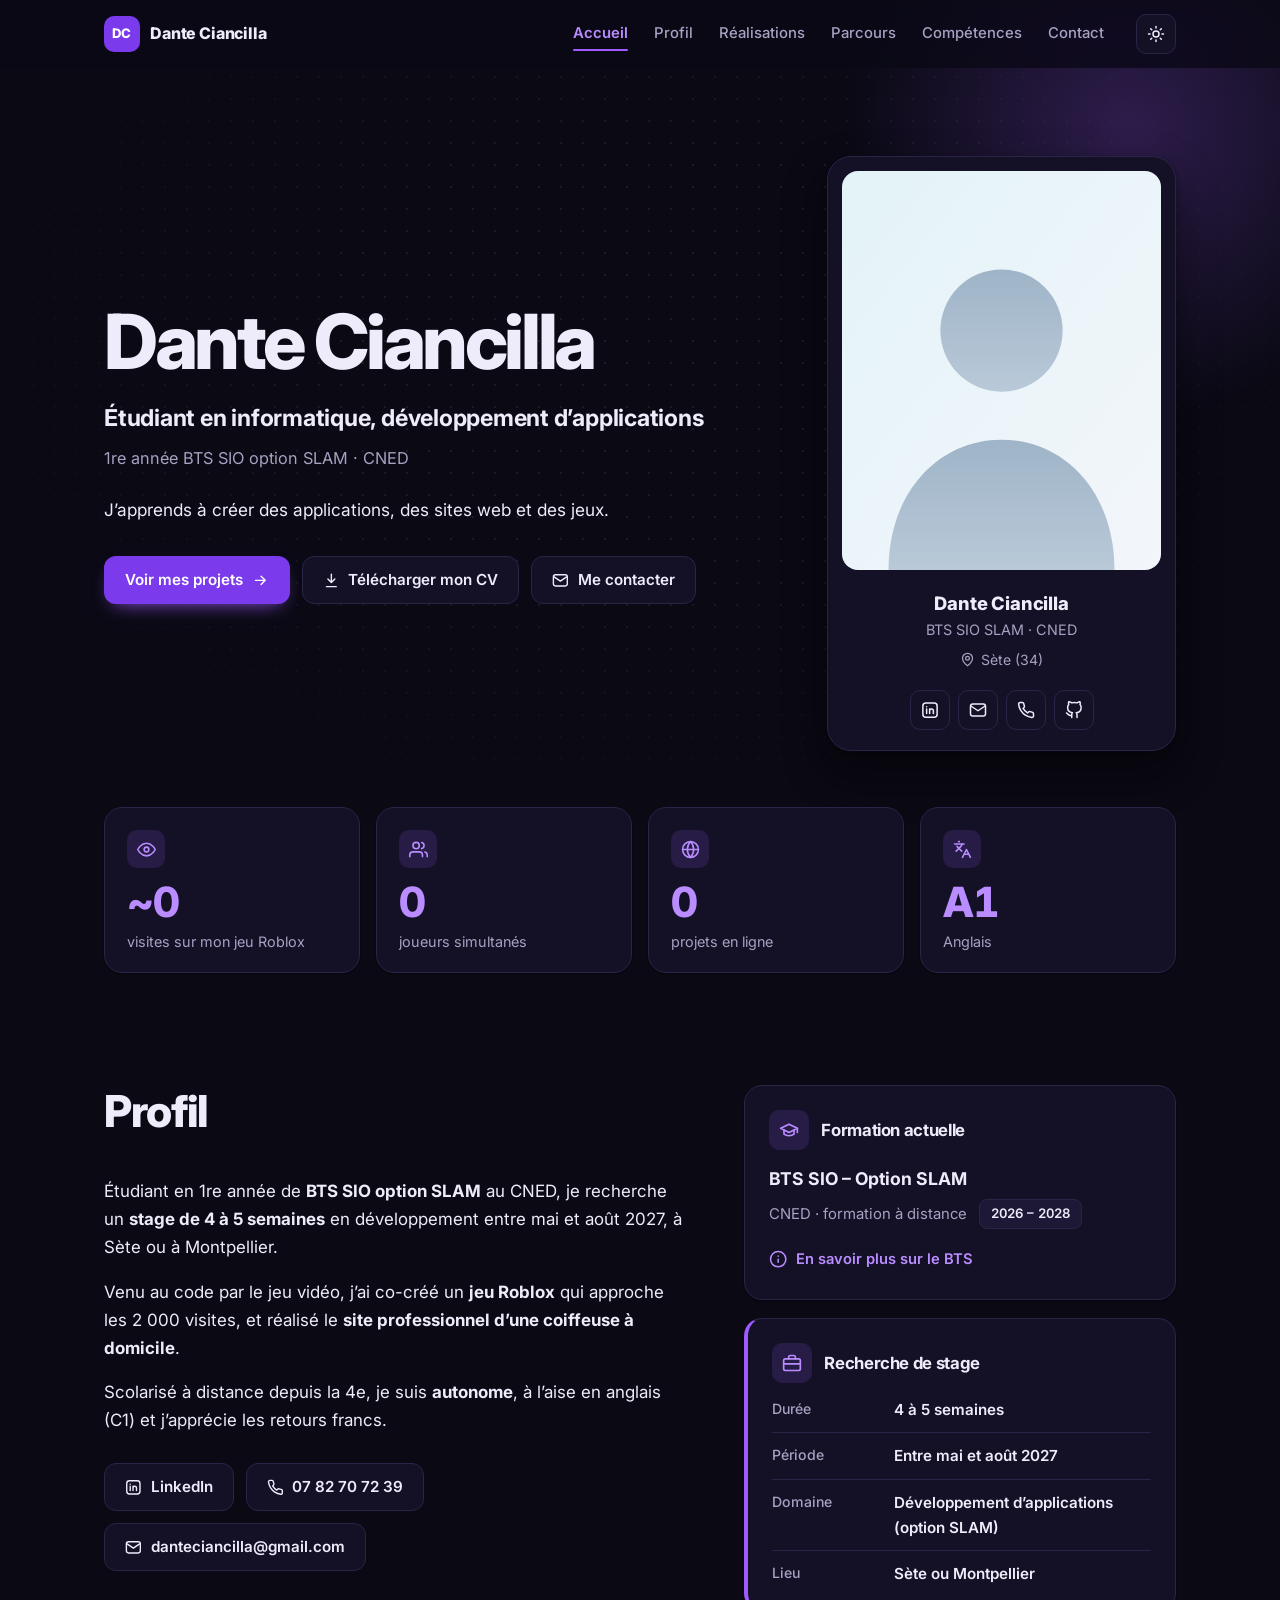
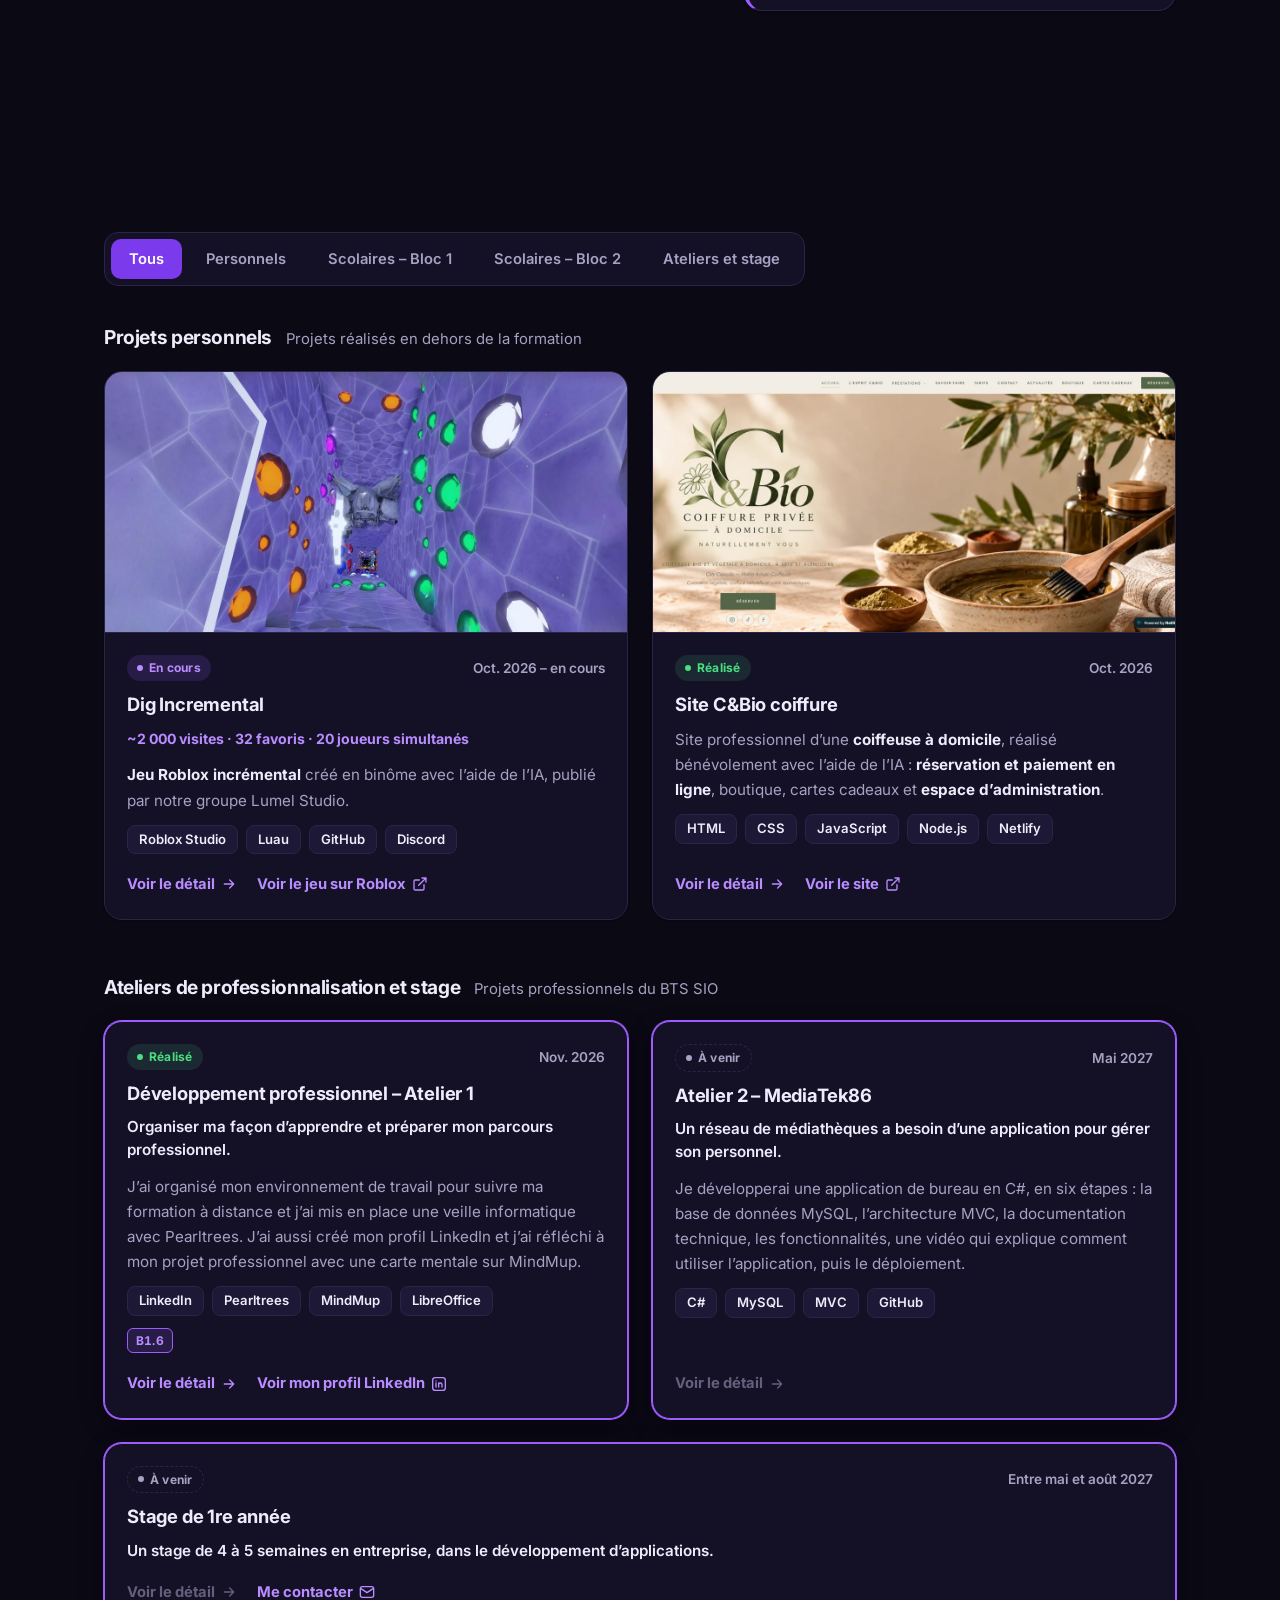
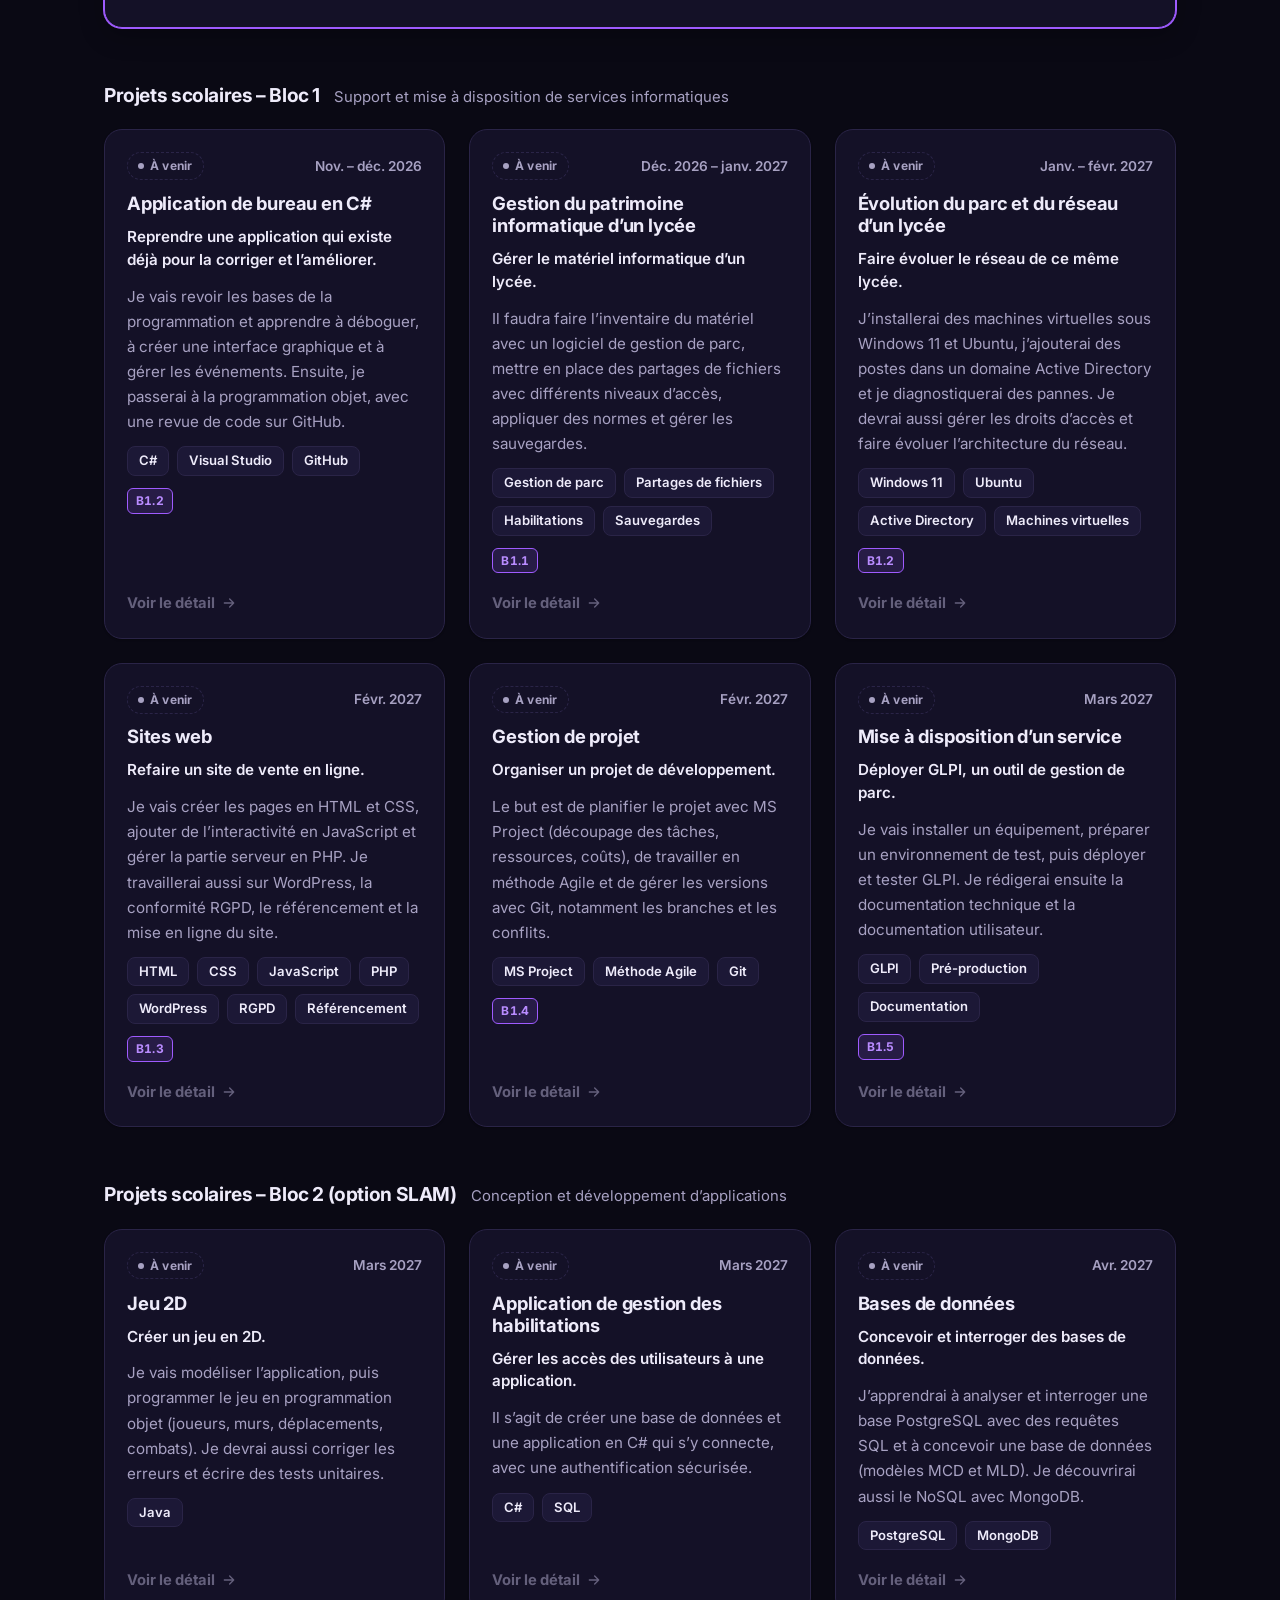
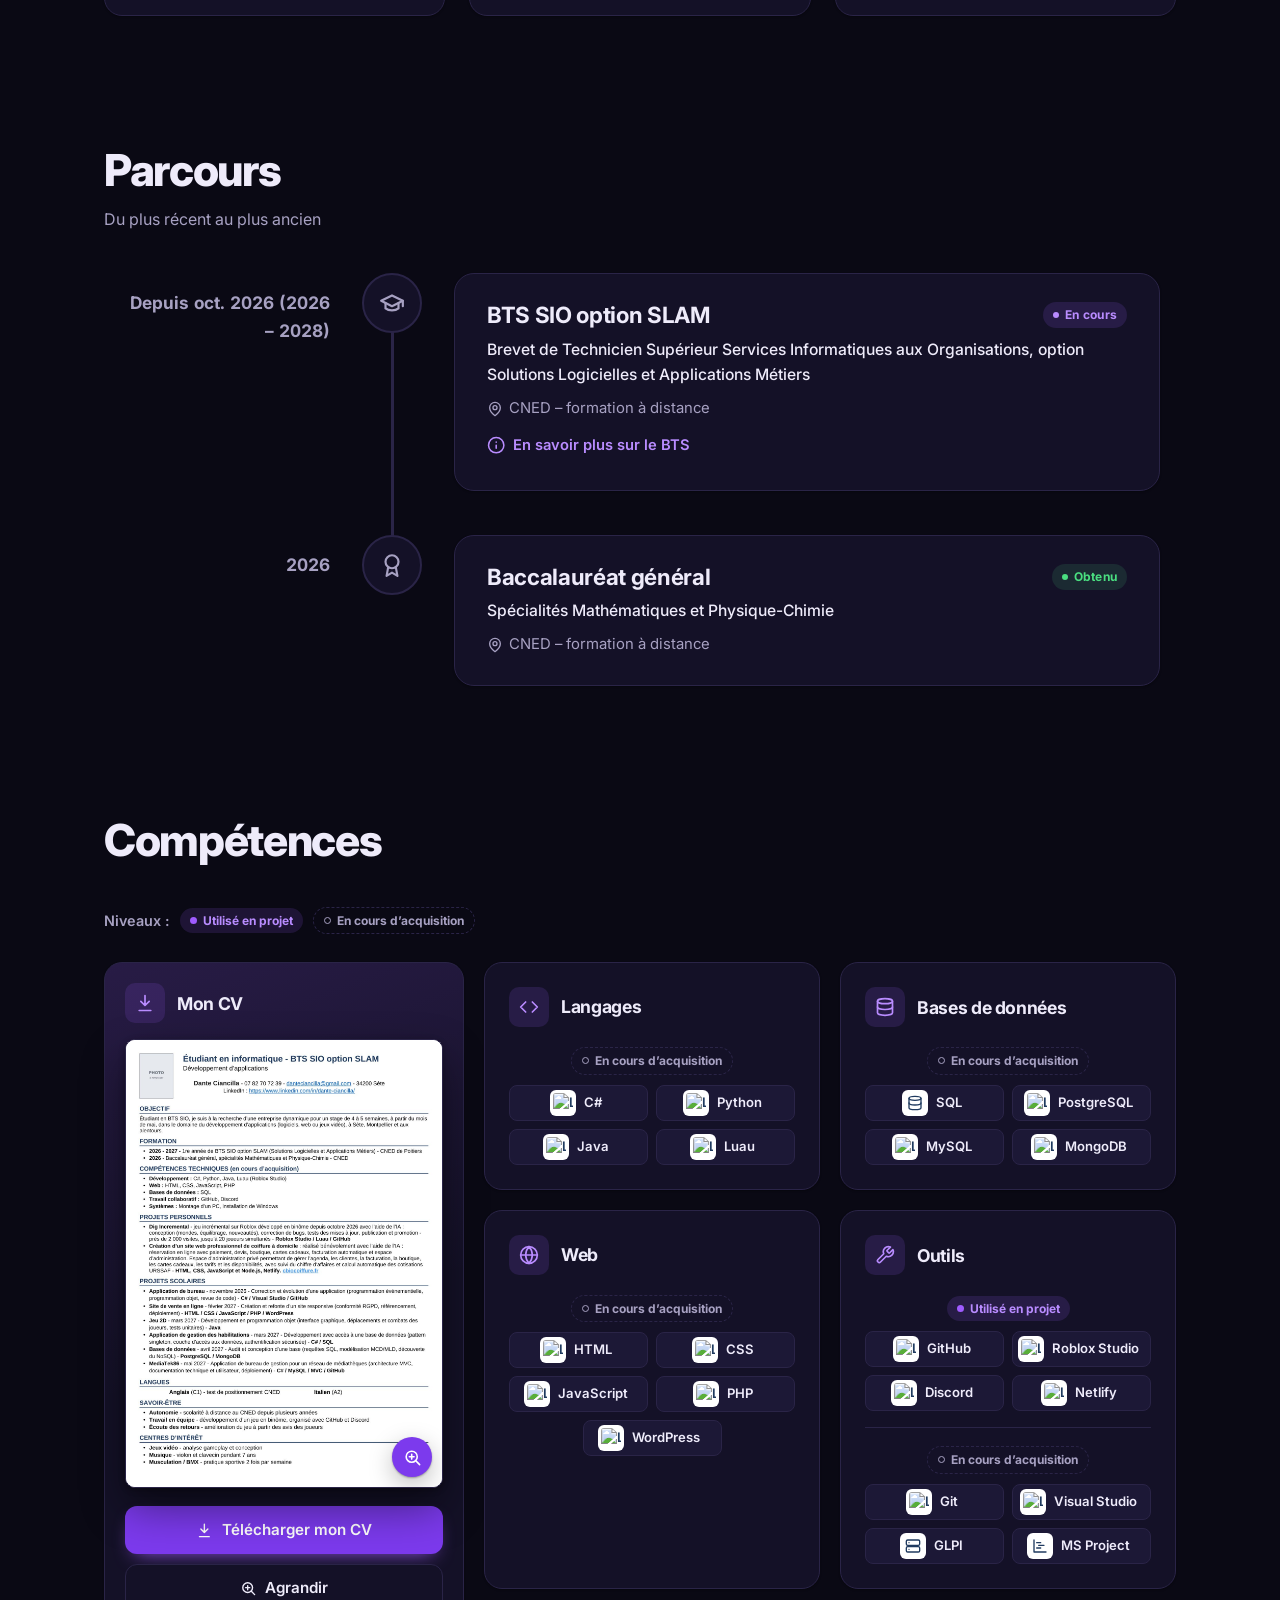
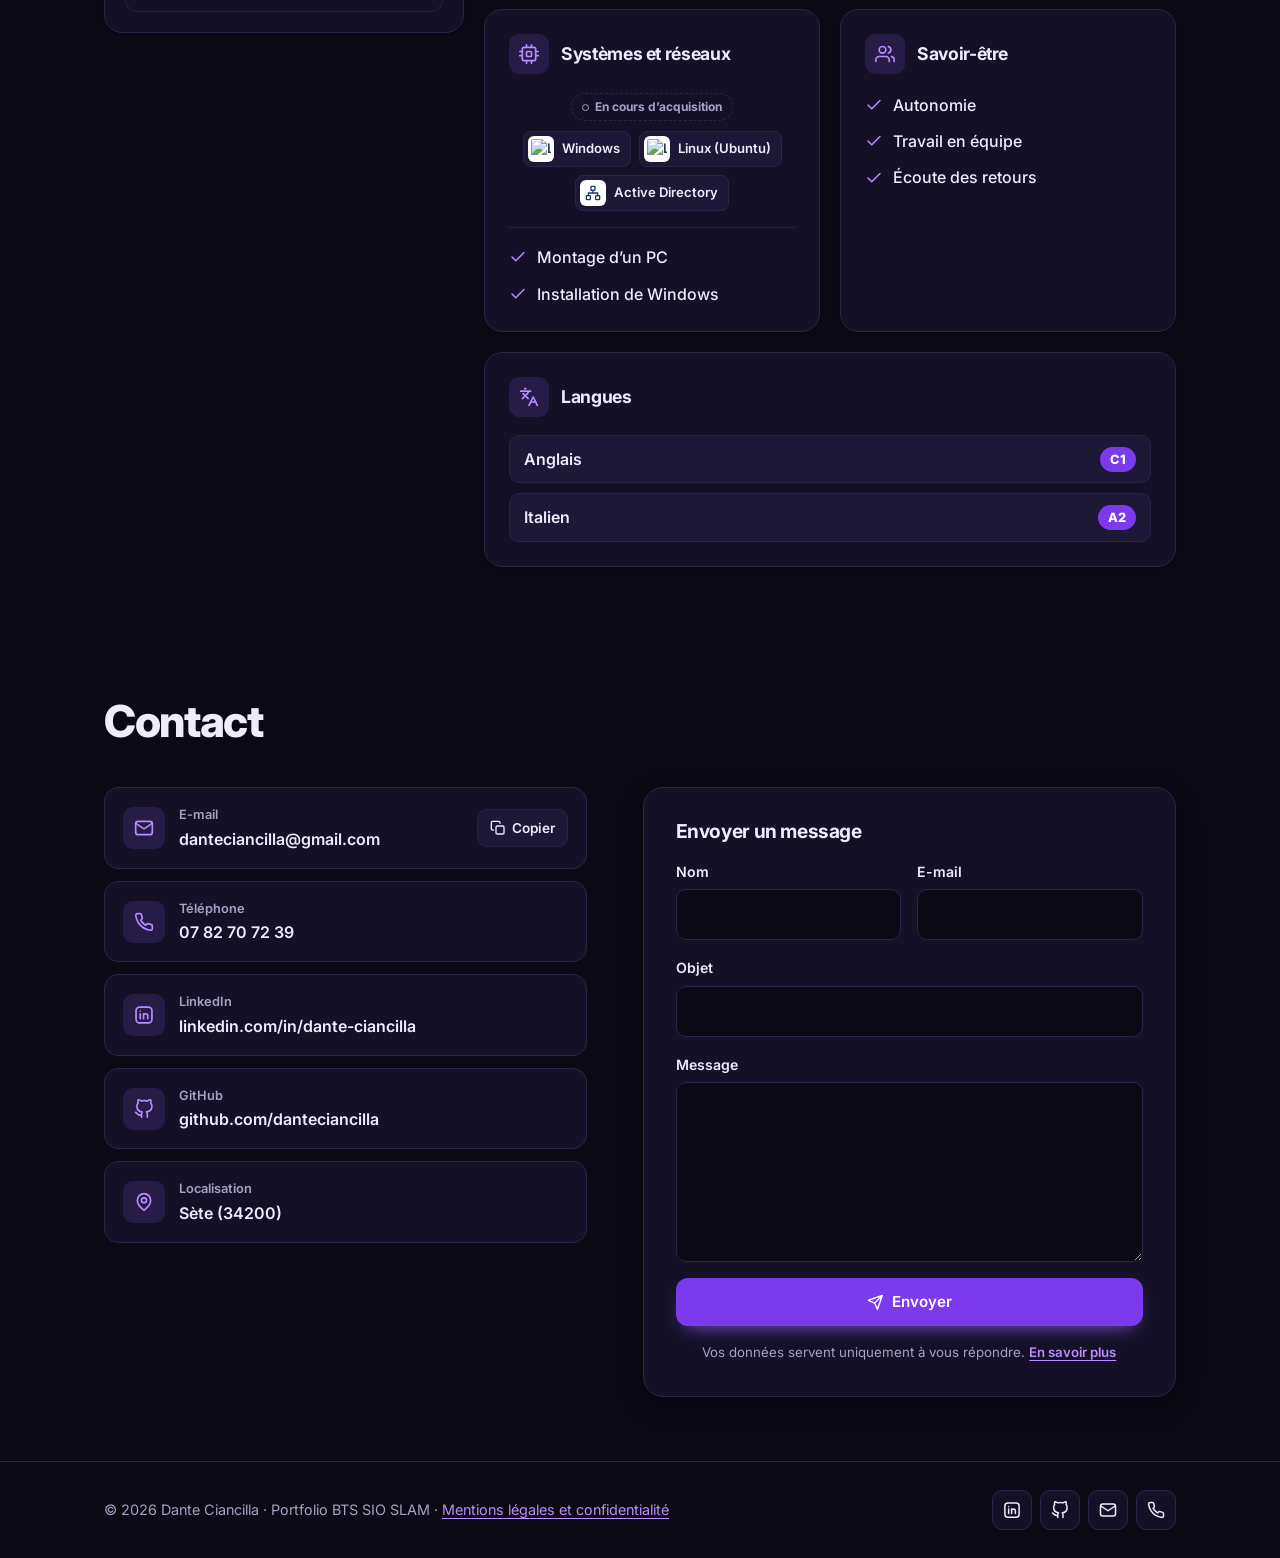
==== commit a6ccffe0: "Formulaire de contact relié à Formspree Co-Authored-By: Claude Opus 5.5 <noreply@anthropic.com>" ====
--- a/index.html
+++ b/index.html
@@ -59,7 +59,7 @@
   <link rel="preconnect" href="https://fonts.gstatic.com" crossorigin>
   <link rel="stylesheet" href="https://fonts.googleapis.com/css2?family=Inter:wght@400;500;600;700;800&display=swap">
 
-  <link rel="stylesheet" href="style.css?v=202611062009">
+  <link rel="stylesheet" href="style.css?v=202611062045">
 
   <!--
     Petit script exécuté AVANT l'affichage de la page :
@@ -95,10 +95,10 @@
   <!-- "defer" : les scripts s'exécutent une fois toute la page lue.
        "?v=…" : numéro de version, changé à chaque publication par publier.bat,
        pour que le navigateur recharge les fichiers au lieu de garder l'ancienne copie. -->
-  <script src="textes.js?v=202611062009" defer></script>
-  <script src="competences-bloc1.js?v=202611062009" defer></script>
-  <script src="realisations.js?v=202611062009" defer></script>
-  <script src="script.js?v=202611062009" defer></script>
+  <script src="textes.js?v=202611062045" defer></script>
+  <script src="competences-bloc1.js?v=202611062045" defer></script>
+  <script src="realisations.js?v=202611062045" defer></script>
+  <script src="script.js?v=202611062045" defer></script>
 
   <!-- Informations structurées pour Google (fiche « personne ») -->
   <script type="application/ld+json">
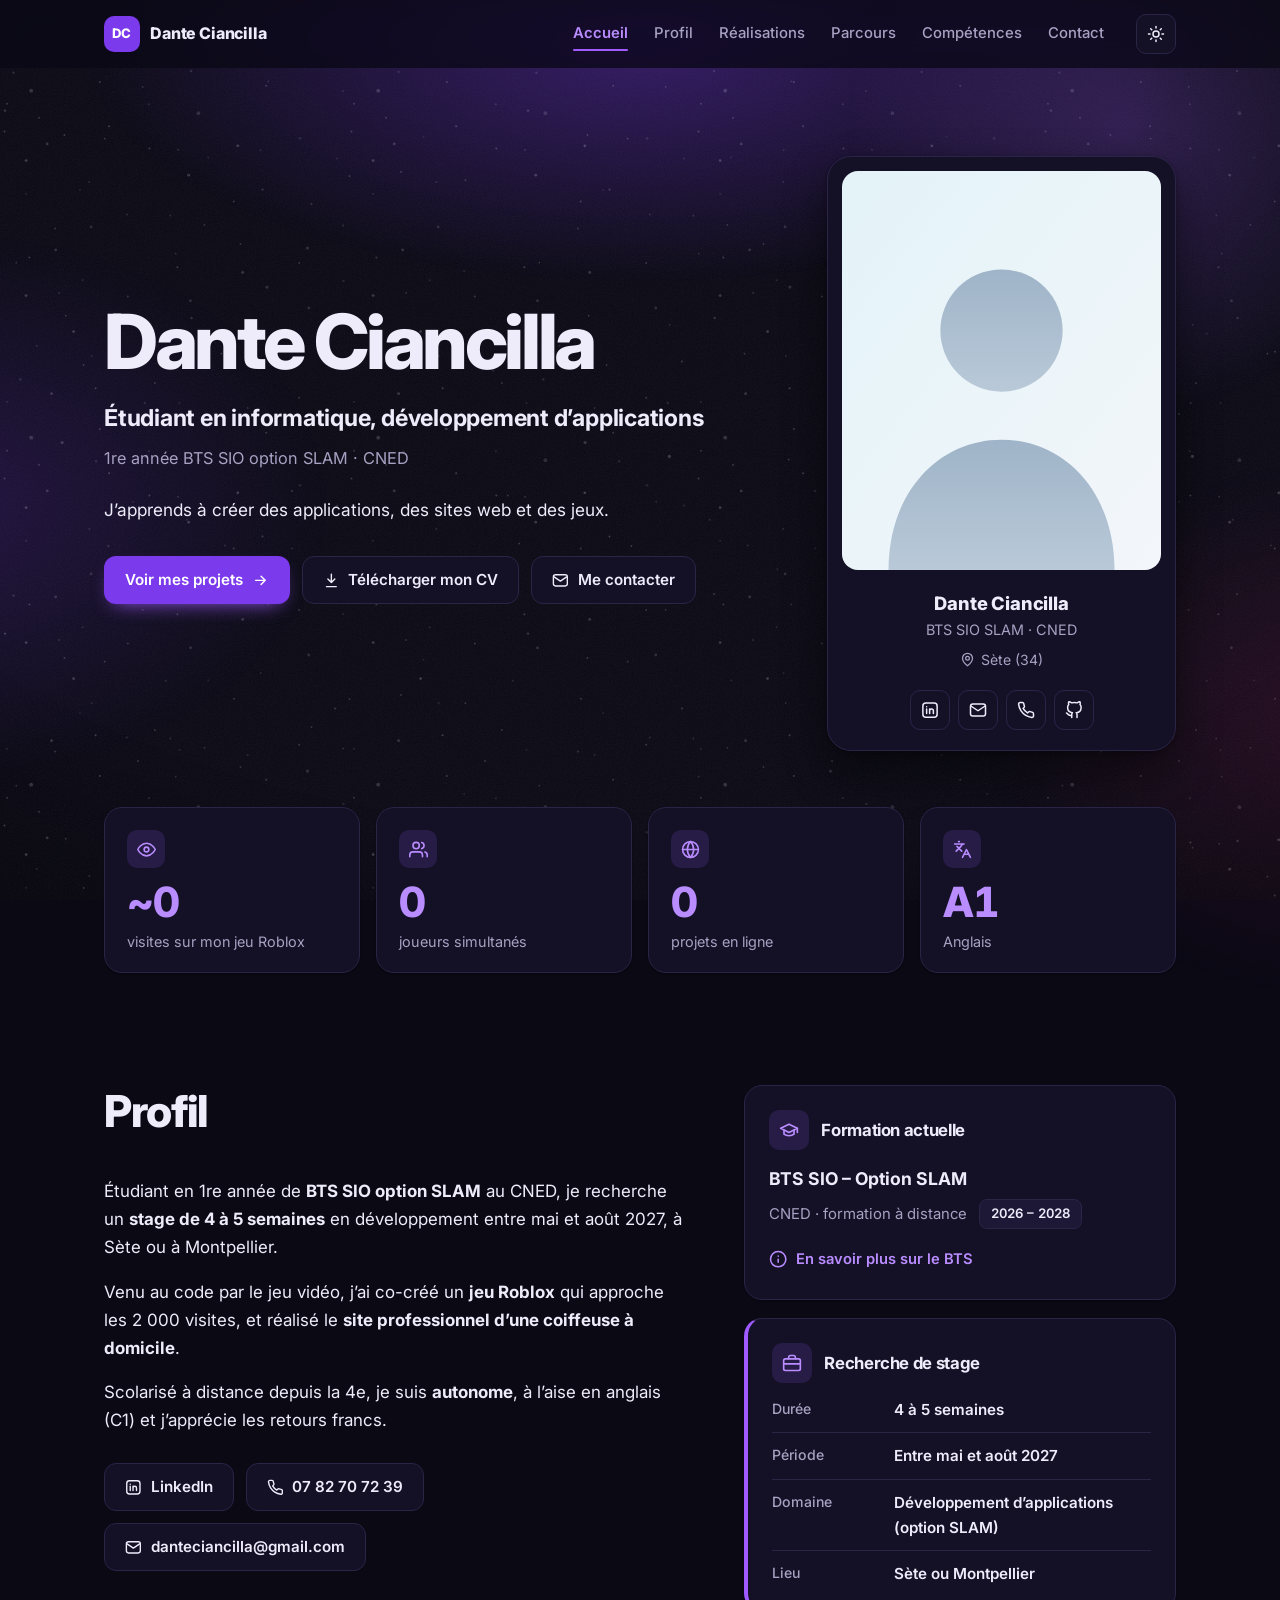
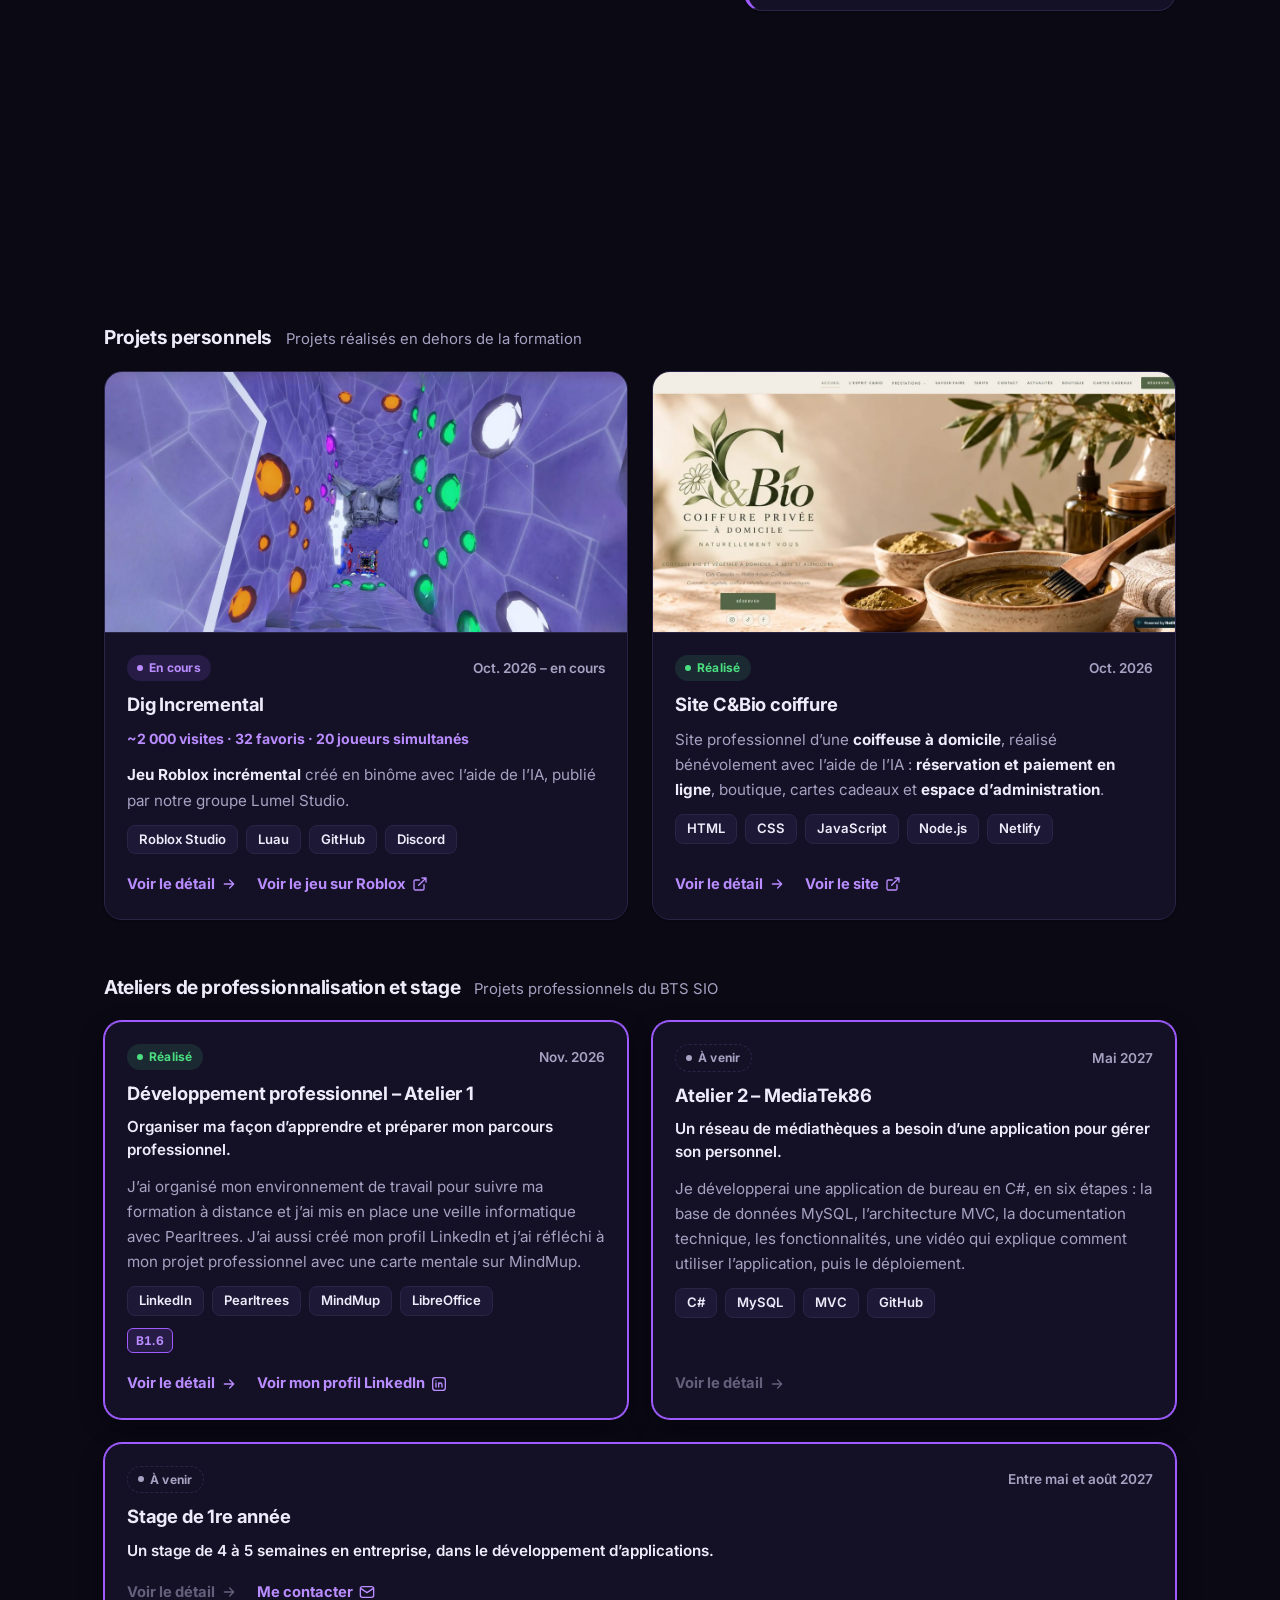
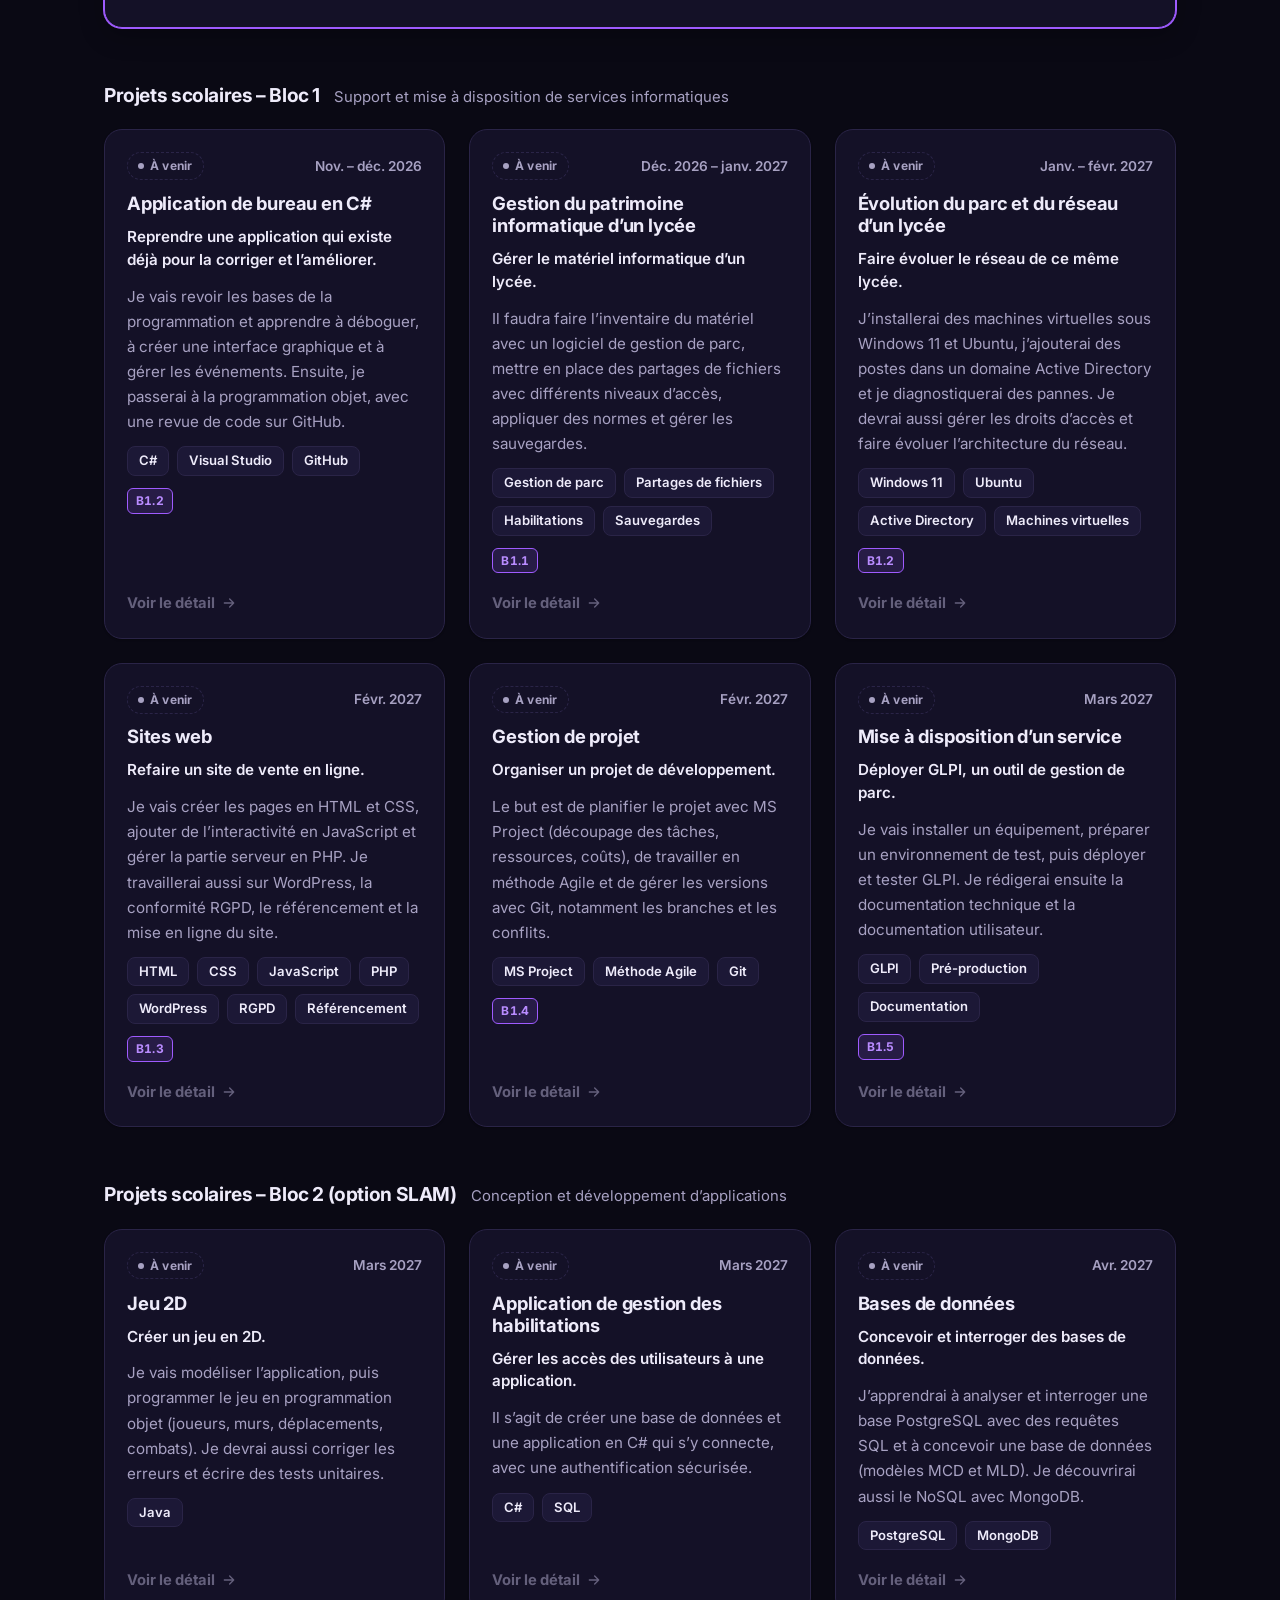
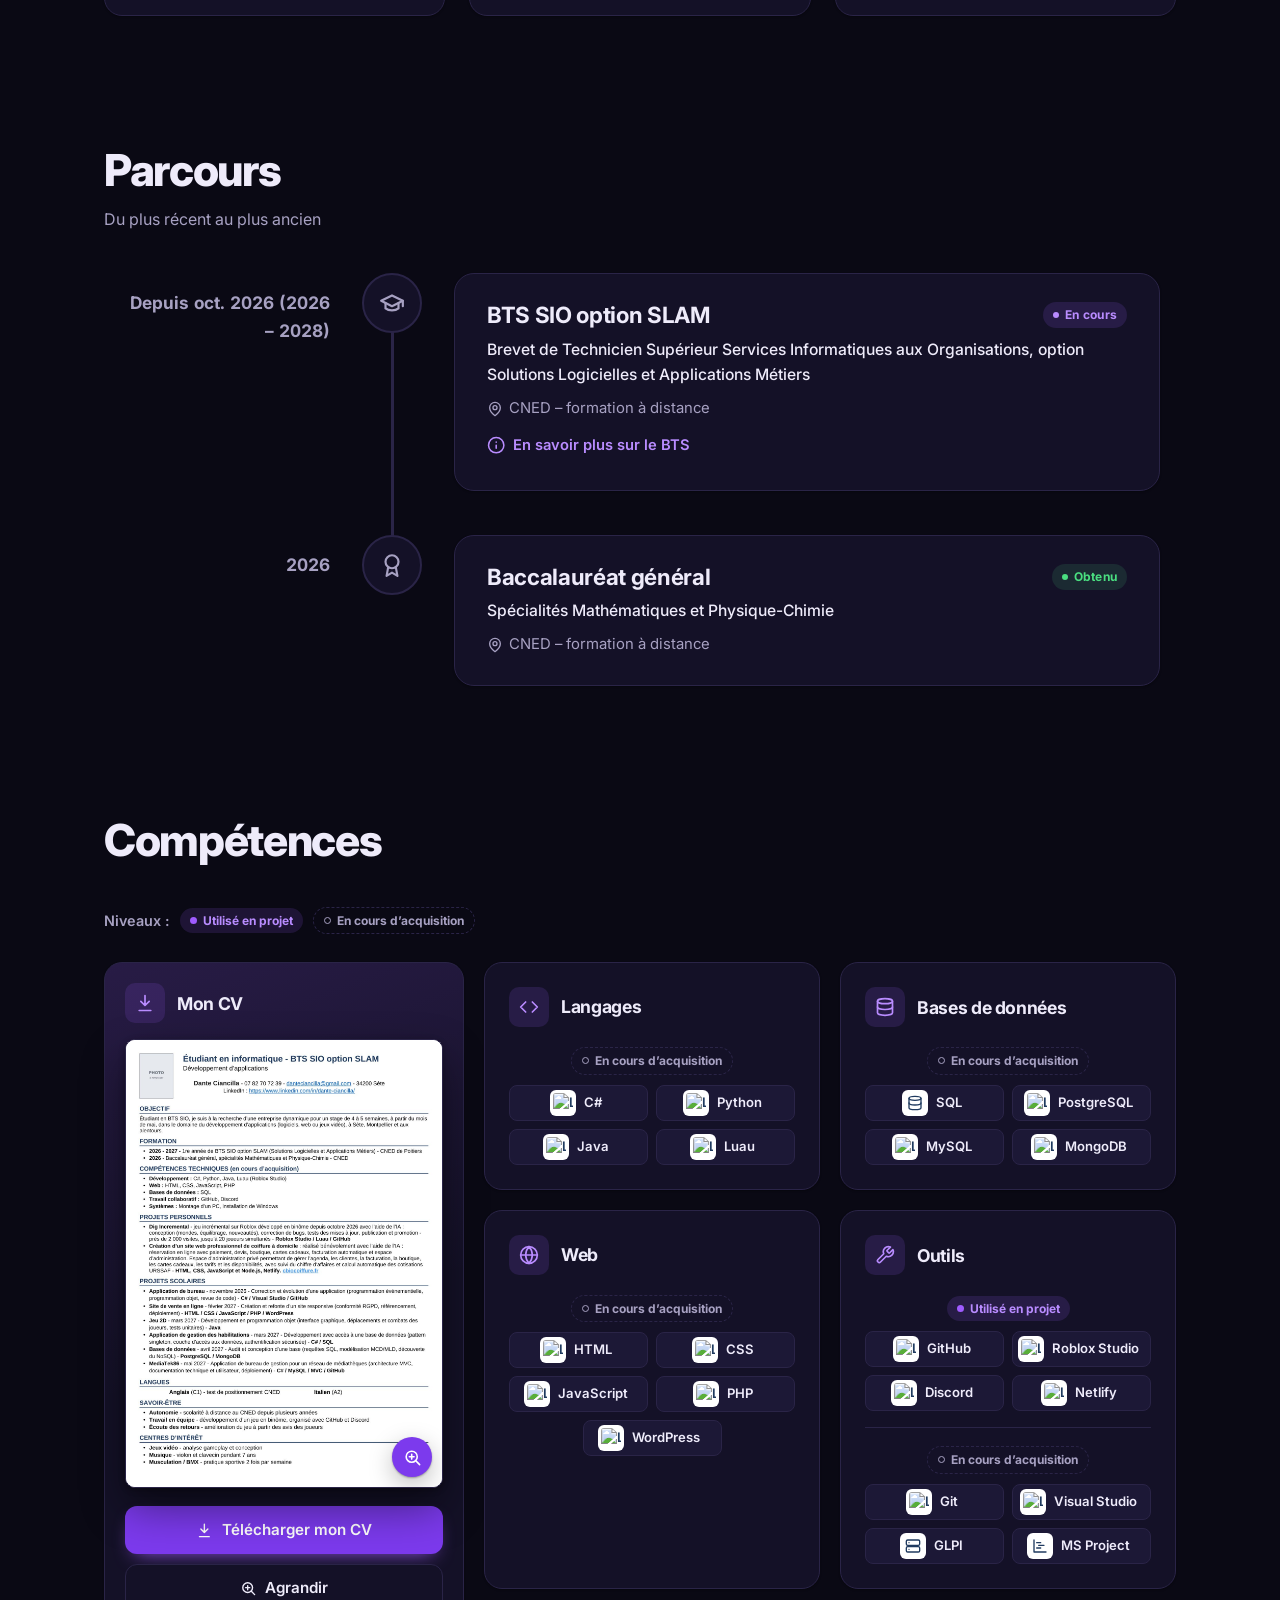
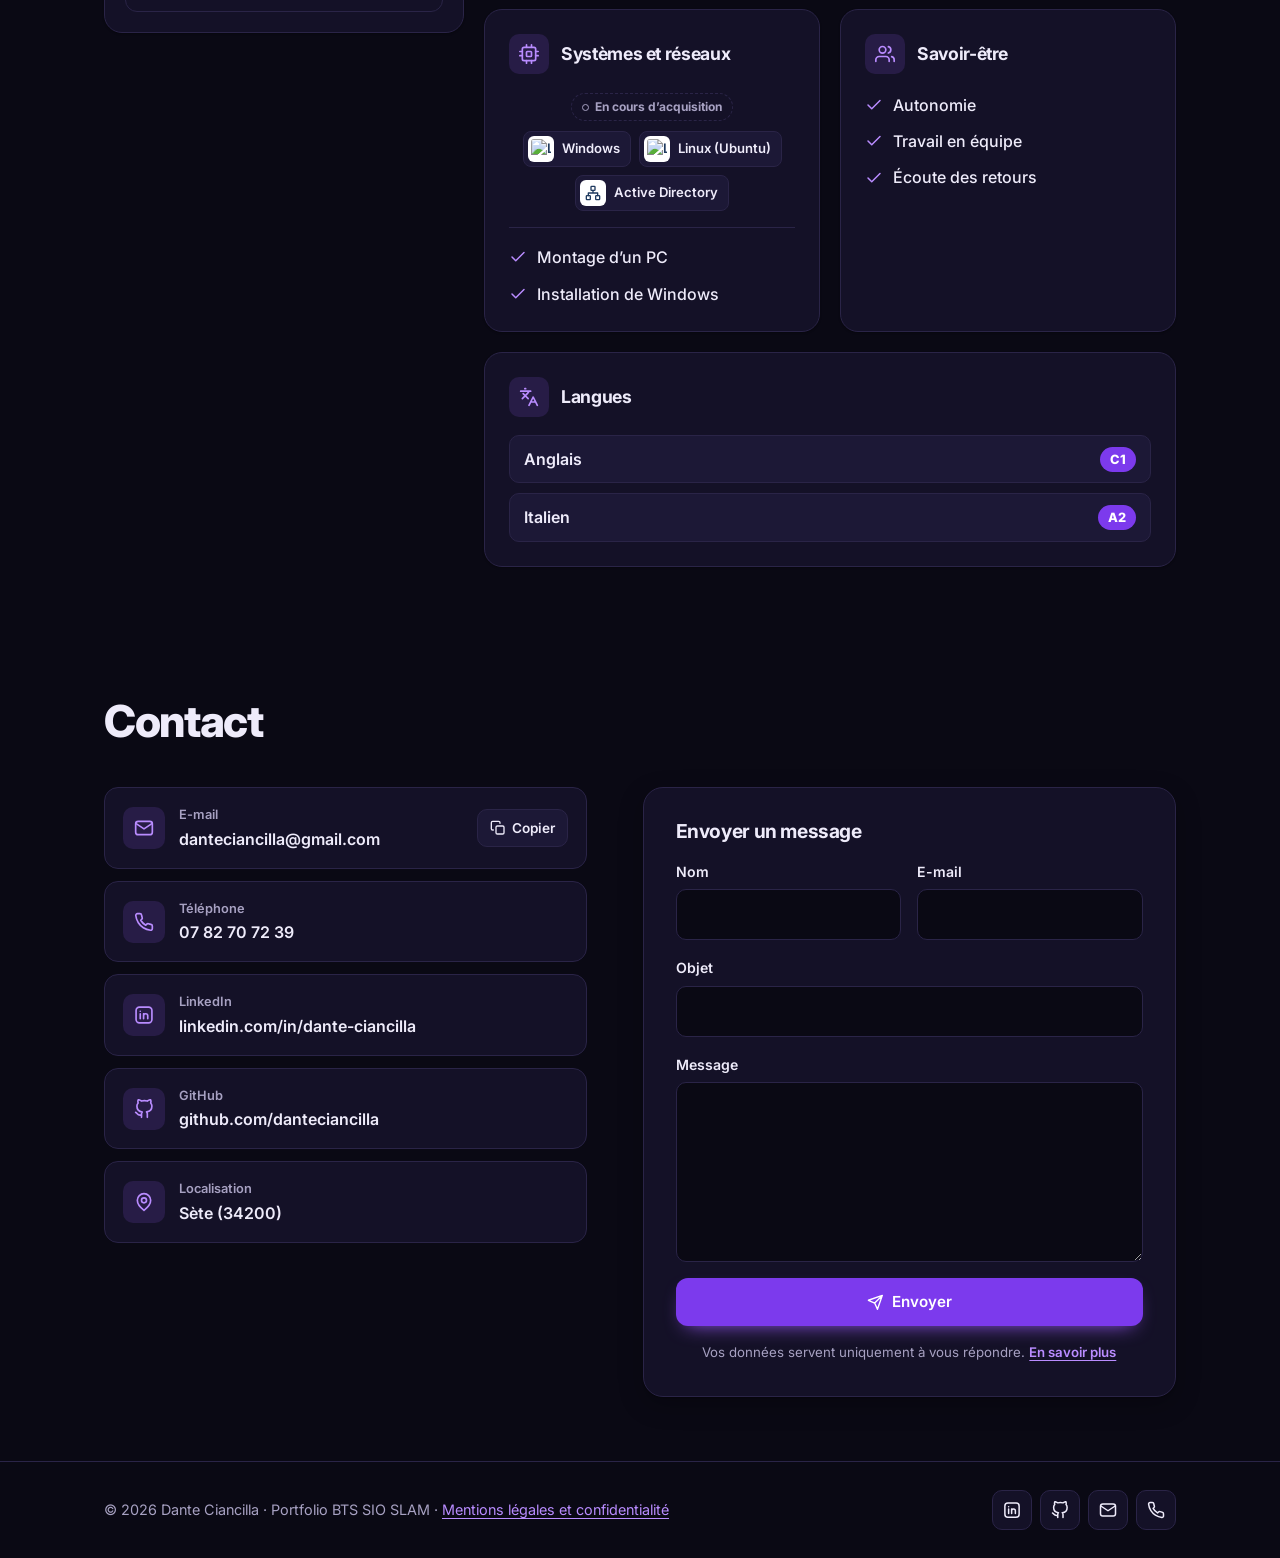
==== commit 5521eb50: "Fond du site avec caractère, points au hasard, formulaire plus calme - Fond : lumière douce en haut," ====
--- a/index.html
+++ b/index.html
@@ -59,7 +59,7 @@
   <link rel="preconnect" href="https://fonts.gstatic.com" crossorigin>
   <link rel="stylesheet" href="https://fonts.googleapis.com/css2?family=Inter:wght@400;500;600;700;800&display=swap">
 
-  <link rel="stylesheet" href="style.css?v=202611062045">
+  <link rel="stylesheet" href="style.css?v=202611071819">
 
   <!--
     Petit script exécuté AVANT l'affichage de la page :
@@ -95,10 +95,10 @@
   <!-- "defer" : les scripts s'exécutent une fois toute la page lue.
        "?v=…" : numéro de version, changé à chaque publication par publier.bat,
        pour que le navigateur recharge les fichiers au lieu de garder l'ancienne copie. -->
-  <script src="textes.js?v=202611062045" defer></script>
-  <script src="competences-bloc1.js?v=202611062045" defer></script>
-  <script src="realisations.js?v=202611062045" defer></script>
-  <script src="script.js?v=202611062045" defer></script>
+  <script src="textes.js?v=202611071819" defer></script>
+  <script src="competences-bloc1.js?v=202611071819" defer></script>
+  <script src="realisations.js?v=202611071819" defer></script>
+  <script src="script.js?v=202611071819" defer></script>
 
   <!-- Informations structurées pour Google (fiche « personne ») -->
   <script type="application/ld+json">
--- a/style.css
+++ b/style.css
@@ -23,6 +23,9 @@
    19. Formulaire : erreurs, piège à robots, messages
    20. Page de détail d'une réalisation
    21. Mentions légales
+   22. Vignettes : accroche, projets « À venir »
+   24. Profil et compétences : agencement
+   25. Fond du site : lumière, halos, points et grain
    ===================================================================== */
 
 
@@ -587,19 +590,6 @@
   padding: calc(var(--header-h) + clamp(40px, 7vw, 88px)) 0 clamp(32px, 4vw, 48px);
 }
 
-/* Décoration : grille de points qui s'estompe sur les bords */
-.hero::before {
-  content: "";
-  position: absolute;
-  inset: 0;
-  z-index: -1;
-  background-image: radial-gradient(var(--dot) 1px, transparent 1px);
-  background-size: 22px 22px;
-  -webkit-mask-image: radial-gradient(ellipse 75% 65% at 50% 35%, #000 30%, transparent 78%);
-  mask-image: radial-gradient(ellipse 75% 65% at 50% 35%, #000 30%, transparent 78%);
-  pointer-events: none;
-}
-
 /* Décoration : halo cyan très léger en haut à droite */
 .hero::after {
   content: "";
@@ -2833,3 +2823,99 @@
 .projects-grid--two > .project:last-child:nth-child(odd) {
   grid-column: 1 / -1;
 }
+
+
+/* =====================================================================
+   25. FOND DU SITE : LUMIÈRE, HALOS, POINTS ET GRAIN
+   Quatre calques fixes, placés derrière tout le contenu de la page :
+   - html::before : un léger grain, comme sur une photo argentique ;
+   - html::after  : des petits points semés au hasard sur tout le site ;
+   - body::before : une lumière qui tombe du haut de l'écran et deux
+     halos de couleur sur les côtés, qui bougent très lentement ;
+   - body::after  : les bords de l'écran un peu assombris (vignette).
+   « position: fixed » : le fond reste en place quand on fait défiler.
+   ===================================================================== */
+:root {
+  --lumiere: rgba(8, 145, 178, 0.22);    /* lumière du haut (cyan) */
+  --halo-1: rgba(59, 130, 246, 0.14);    /* halo à gauche (bleu) */
+  --halo-2: rgba(20, 184, 166, 0.14);    /* halo à droite (turquoise) */
+  --vignette: rgba(31, 58, 95, 0.07);    /* bords assombris */
+  --grain-opacite: 0.05;
+  --points: rgba(31, 58, 95, 0.30);      /* points semés sur le fond */
+}
+
+[data-theme="dark"] {
+  --lumiere: rgba(124, 58, 237, 0.36);   /* violet */
+  --halo-1: rgba(124, 58, 237, 0.20);    /* violet */
+  --halo-2: rgba(219, 39, 119, 0.15);    /* magenta */
+  --vignette: rgba(0, 0, 0, 0.45);
+  --grain-opacite: 0.07;
+  --points: rgba(238, 235, 250, 0.22);
+}
+
+body::before,
+body::after {
+  content: "";
+  position: fixed;
+  z-index: -1;            /* derrière le contenu */
+  pointer-events: none;   /* ne gêne pas les clics */
+}
+
+/* Lumière du haut + halos de couleur */
+body::before {
+  inset: -12%;            /* plus grand que l'écran : les bords ne se voient pas quand il bouge */
+  background:
+    radial-gradient(50% 30% at 50% 14%, var(--lumiere), transparent 70%),
+    radial-gradient(35% 35% at 6% 55%, var(--halo-1), transparent 70%),
+    radial-gradient(35% 35% at 96% 75%, var(--halo-2), transparent 70%);
+  animation: fond-halos 32s ease-in-out infinite alternate;
+}
+
+/* Vignette : les bords de l'écran légèrement plus sombres */
+body::after {
+  inset: 0;
+  background: radial-gradient(ellipse 120% 95% at 50% 40%, transparent 55%, var(--vignette) 100%);
+}
+
+/* Grain : petite image de « bruit » répétée, dessinée en SVG (pas de fichier) */
+html::before {
+  content: "";
+  position: fixed;
+  inset: 0;
+  z-index: -1;
+  pointer-events: none;
+  opacity: var(--grain-opacite);
+  background-image: url("data:image/svg+xml,%3Csvg xmlns='http://www.w3.org/2000/svg' width='180' height='180'%3E%3Cfilter id='g'%3E%3CfeTurbulence type='fractalNoise' baseFrequency='0.85' numOctaves='3' stitchTiles='stitch'/%3E%3CfeColorMatrix type='saturate' values='0'/%3E%3C/filter%3E%3Crect width='100%25' height='100%25' filter='url(%23g)'/%3E%3C/svg%3E");
+}
+
+/* Points semés au hasard sur tout le site.
+   Deux images SVG de points (placés au hasard une fois pour toutes) sont
+   répétées l'une sur l'autre. Elles n'ont pas la même taille (347 px et
+   523 px) : le motif ne se répète pas de façon visible.
+   Les images servent de « pochoir » (mask) : la couleur --points ne
+   s'affiche que là où il y a un point, donc elle suit le thème. */
+html::after {
+  content: "";
+  position: fixed;
+  inset: 0;
+  z-index: -1;
+  pointer-events: none;
+  background-color: var(--points);
+  -webkit-mask-image: url("data:image/svg+xml,%3Csvg xmlns='http://www.w3.org/2000/svg' width='347' height='347'%3E%3Ccircle cx='165.7' cy='333.7' r='1' fill-opacity='0.57'/%3E%3Ccircle cx='188.7' cy='175.2' r='1.4' fill-opacity='0.90'/%3E%3Ccircle cx='91.1' cy='226.9' r='1.4' fill-opacity='0.66'/%3E%3Ccircle cx='233.7' cy='201.4' r='1' fill-opacity='0.85'/%3E%3Ccircle cx='26.1' cy='295.6' r='1.4' fill-opacity='0.91'/%3E%3Ccircle cx='237.8' cy='145.8' r='1.4' fill-opacity='0.98'/%3E%3Ccircle cx='127.8' cy='296.6' r='1' fill-opacity='0.80'/%3E%3Ccircle cx='29.4' cy='257.5' r='1' fill-opacity='0.86'/%3E%3Ccircle cx='242.7' cy='272.4' r='1.4' fill-opacity='0.84'/%3E%3Ccircle cx='149.4' cy='148.5' r='1' fill-opacity='0.93'/%3E%3Ccircle cx='7.0' cy='103.7' r='1' fill-opacity='0.78'/%3E%3Ccircle cx='262.5' cy='189.5' r='1' fill-opacity='0.95'/%3E%3Ccircle cx='234.0' cy='4.8' r='1' fill-opacity='0.78'/%3E%3Ccircle cx='91.7' cy='9.0' r='1' fill-opacity='0.54'/%3E%3Ccircle cx='148.9' cy='104.2' r='1' fill-opacity='0.57'/%3E%3Ccircle cx='299.2' cy='262.9' r='1' fill-opacity='0.74'/%3E%3Ccircle cx='335.0' cy='14.4' r='1' fill-opacity='0.88'/%3E%3Ccircle cx='190.5' cy='300.8' r='1.4' fill-opacity='0.70'/%3E%3Ccircle cx='198.4' cy='113.2' r='1.9' fill-opacity='0.63'/%3E%3Ccircle cx='177.4' cy='267.2' r='1' fill-opacity='0.90'/%3E%3Ccircle cx='266.2' cy='85.8' r='1' fill-opacity='0.83'/%3E%3Ccircle cx='89.3' cy='181.9' r='1' fill-opacity='0.59'/%3E%3Ccircle cx='31.2' cy='90.7' r='1.9' fill-opacity='0.79'/%3E%3Ccircle cx='299.2' cy='50.8' r='1' fill-opacity='0.82'/%3E%3Ccircle cx='39.0' cy='117.8' r='1' fill-opacity='0.80'/%3E%3Ccircle cx='99.8' cy='82.1' r='1' fill-opacity='0.90'/%3E%3Ccircle cx='82.6' cy='280.2' r='1' fill-opacity='0.52'/%3E%3Ccircle cx='247.6' cy='60.9' r='1' fill-opacity='0.59'/%3E%3Ccircle cx='47.2' cy='143.9' r='1.4' fill-opacity='0.80'/%3E%3Ccircle cx='178.1' cy='149.8' r='1' fill-opacity='0.64'/%3E%3Ccircle cx='154.9' cy='35.9' r='1' fill-opacity='0.76'/%3E%3Ccircle cx='300.0' cy='138.3' r='1.4' fill-opacity='0.46'/%3E%3Ccircle cx='55.7' cy='249.9' r='1.4' fill-opacity='0.75'/%3E%3Ccircle cx='73.6' cy='331.6' r='1.4' fill-opacity='0.95'/%3E%3Ccircle cx='59.1' cy='293.0' r='1' fill-opacity='0.64'/%3E%3Ccircle cx='95.6' cy='41.2' r='1' fill-opacity='0.98'/%3E%3Ccircle cx='109.1' cy='126.2' r='1' fill-opacity='0.97'/%3E%3Ccircle cx='26.1' cy='160.6' r='1.4' fill-opacity='0.97'/%3E%3Ccircle cx='6.9' cy='54.7' r='1' fill-opacity='0.53'/%3E%3Ccircle cx='308.8' cy='308.0' r='1.4' fill-opacity='0.66'/%3E%3Ccircle cx='138.0' cy='67.0' r='1' fill-opacity='0.78'/%3E%3Ccircle cx='179.5' cy='56.0' r='1' fill-opacity='0.47'/%3E%3Ccircle cx='26.1' cy='193.7' r='1' fill-opacity='0.50'/%3E%3Ccircle cx='4.5' cy='131.6' r='1' fill-opacity='0.92'/%3E%3Ccircle cx='337.1' cy='158.6' r='1' fill-opacity='0.57'/%3E%3Ccircle cx='51.6' cy='46.7' r='1.4' fill-opacity='0.81'/%3E%3C/svg%3E"), url("data:image/svg+xml,%3Csvg xmlns='http://www.w3.org/2000/svg' width='523' height='523'%3E%3Ccircle cx='204.4' cy='224.8' r='0.9' fill-opacity='0.80'/%3E%3Ccircle cx='65.7' cy='315.7' r='0.9' fill-opacity='0.88'/%3E%3Ccircle cx='16.3' cy='262.7' r='0.9' fill-opacity='0.72'/%3E%3Ccircle cx='36.6' cy='345.8' r='0.9' fill-opacity='0.72'/%3E%3Ccircle cx='342.9' cy='90.9' r='0.9' fill-opacity='0.61'/%3E%3Ccircle cx='260.6' cy='150.1' r='0.9' fill-opacity='0.64'/%3E%3Ccircle cx='311.5' cy='204.0' r='0.9' fill-opacity='0.80'/%3E%3Ccircle cx='186.8' cy='519.8' r='0.9' fill-opacity='0.75'/%3E%3Ccircle cx='403.2' cy='452.1' r='1.6' fill-opacity='0.58'/%3E%3Ccircle cx='55.0' cy='228.5' r='0.9' fill-opacity='0.82'/%3E%3Ccircle cx='268.3' cy='81.4' r='0.9' fill-opacity='0.69'/%3E%3Ccircle cx='343.0' cy='225.4' r='0.9' fill-opacity='0.71'/%3E%3Ccircle cx='64.4' cy='135.0' r='0.9' fill-opacity='0.90'/%3E%3Ccircle cx='83.6' cy='365.0' r='0.9' fill-opacity='0.86'/%3E%3Ccircle cx='146.4' cy='456.4' r='1.6' fill-opacity='0.92'/%3E%3Ccircle cx='254.4' cy='46.1' r='0.9' fill-opacity='0.61'/%3E%3Ccircle cx='142.7' cy='86.8' r='0.9' fill-opacity='0.82'/%3E%3Ccircle cx='349.5' cy='176.1' r='0.9' fill-opacity='0.96'/%3E%3Ccircle cx='519.2' cy='20.5' r='0.9' fill-opacity='0.87'/%3E%3Ccircle cx='343.4' cy='280.9' r='1.2' fill-opacity='0.50'/%3E%3Ccircle cx='265.7' cy='459.6' r='0.9' fill-opacity='0.88'/%3E%3Ccircle cx='108.4' cy='23.0' r='0.9' fill-opacity='0.96'/%3E%3Ccircle cx='13.5' cy='72.6' r='1.2' fill-opacity='0.63'/%3E%3Ccircle cx='291.9' cy='490.9' r='1.2' fill-opacity='0.57'/%3E%3Ccircle cx='340.5' cy='424.9' r='0.9' fill-opacity='0.51'/%3E%3Ccircle cx='224.9' cy='22.4' r='0.9' fill-opacity='0.67'/%3E%3Ccircle cx='221.4' cy='353.6' r='0.9' fill-opacity='0.93'/%3E%3Ccircle cx='398.6' cy='71.9' r='0.9' fill-opacity='0.86'/%3E%3Ccircle cx='80.0' cy='190.1' r='0.9' fill-opacity='0.51'/%3E%3Ccircle cx='208.2' cy='157.3' r='0.9' fill-opacity='0.55'/%3E%3Ccircle cx='20.4' cy='379.4' r='1.2' fill-opacity='0.61'/%3E%3Ccircle cx='96.1' cy='461.2' r='1.2' fill-opacity='0.52'/%3E%3Ccircle cx='62.1' cy='442.6' r='1.6' fill-opacity='0.82'/%3E%3Ccircle cx='445.8' cy='428.9' r='1.2' fill-opacity='0.83'/%3E%3Ccircle cx='104.7' cy='138.6' r='0.9' fill-opacity='0.97'/%3E%3Ccircle cx='307.5' cy='248.1' r='1.6' fill-opacity='0.68'/%3E%3Ccircle cx='401.0' cy='171.9' r='0.9' fill-opacity='0.90'/%3E%3Ccircle cx='423.5' cy='136.6' r='0.9' fill-opacity='0.47'/%3E%3Ccircle cx='493.3' cy='370.8' r='0.9' fill-opacity='0.70'/%3E%3Ccircle cx='191.1' cy='71.1' r='1.2' fill-opacity='0.65'/%3E%3Ccircle cx='267.0' cy='287.1' r='1.6' fill-opacity='0.67'/%3E%3Ccircle cx='240.5' cy='244.0' r='0.9' fill-opacity='0.76'/%3E%3Ccircle cx='146.7' cy='324.7' r='0.9' fill-opacity='0.73'/%3E%3Ccircle cx='465.4' cy='180.1' r='0.9' fill-opacity='0.93'/%3E%3Ccircle cx='144.8' cy='403.0' r='1.2' fill-opacity='0.52'/%3E%3Ccircle cx='170.3' cy='215.5' r='0.9' fill-opacity='0.67'/%3E%3Ccircle cx='5.0' cy='110.6' r='1.2' fill-opacity='0.86'/%3E%3Ccircle cx='291.9' cy='25.3' r='0.9' fill-opacity='0.65'/%3E%3Ccircle cx='507.8' cy='495.4' r='0.9' fill-opacity='0.86'/%3E%3Ccircle cx='126.8' cy='214.5' r='0.9' fill-opacity='0.67'/%3E%3Ccircle cx='133.2' cy='501.7' r='0.9' fill-opacity='0.59'/%3E%3Ccircle cx='464.1' cy='270.9' r='0.9' fill-opacity='0.54'/%3E%3Ccircle cx='191.6' cy='318.0' r='1.2' fill-opacity='0.74'/%3E%3Ccircle cx='175.7' cy='253.6' r='0.9' fill-opacity='0.70'/%3E%3C/svg%3E");
+  mask-image: url("data:image/svg+xml,%3Csvg xmlns='http://www.w3.org/2000/svg' width='347' height='347'%3E%3Ccircle cx='165.7' cy='333.7' r='1' fill-opacity='0.57'/%3E%3Ccircle cx='188.7' cy='175.2' r='1.4' fill-opacity='0.90'/%3E%3Ccircle cx='91.1' cy='226.9' r='1.4' fill-opacity='0.66'/%3E%3Ccircle cx='233.7' cy='201.4' r='1' fill-opacity='0.85'/%3E%3Ccircle cx='26.1' cy='295.6' r='1.4' fill-opacity='0.91'/%3E%3Ccircle cx='237.8' cy='145.8' r='1.4' fill-opacity='0.98'/%3E%3Ccircle cx='127.8' cy='296.6' r='1' fill-opacity='0.80'/%3E%3Ccircle cx='29.4' cy='257.5' r='1' fill-opacity='0.86'/%3E%3Ccircle cx='242.7' cy='272.4' r='1.4' fill-opacity='0.84'/%3E%3Ccircle cx='149.4' cy='148.5' r='1' fill-opacity='0.93'/%3E%3Ccircle cx='7.0' cy='103.7' r='1' fill-opacity='0.78'/%3E%3Ccircle cx='262.5' cy='189.5' r='1' fill-opacity='0.95'/%3E%3Ccircle cx='234.0' cy='4.8' r='1' fill-opacity='0.78'/%3E%3Ccircle cx='91.7' cy='9.0' r='1' fill-opacity='0.54'/%3E%3Ccircle cx='148.9' cy='104.2' r='1' fill-opacity='0.57'/%3E%3Ccircle cx='299.2' cy='262.9' r='1' fill-opacity='0.74'/%3E%3Ccircle cx='335.0' cy='14.4' r='1' fill-opacity='0.88'/%3E%3Ccircle cx='190.5' cy='300.8' r='1.4' fill-opacity='0.70'/%3E%3Ccircle cx='198.4' cy='113.2' r='1.9' fill-opacity='0.63'/%3E%3Ccircle cx='177.4' cy='267.2' r='1' fill-opacity='0.90'/%3E%3Ccircle cx='266.2' cy='85.8' r='1' fill-opacity='0.83'/%3E%3Ccircle cx='89.3' cy='181.9' r='1' fill-opacity='0.59'/%3E%3Ccircle cx='31.2' cy='90.7' r='1.9' fill-opacity='0.79'/%3E%3Ccircle cx='299.2' cy='50.8' r='1' fill-opacity='0.82'/%3E%3Ccircle cx='39.0' cy='117.8' r='1' fill-opacity='0.80'/%3E%3Ccircle cx='99.8' cy='82.1' r='1' fill-opacity='0.90'/%3E%3Ccircle cx='82.6' cy='280.2' r='1' fill-opacity='0.52'/%3E%3Ccircle cx='247.6' cy='60.9' r='1' fill-opacity='0.59'/%3E%3Ccircle cx='47.2' cy='143.9' r='1.4' fill-opacity='0.80'/%3E%3Ccircle cx='178.1' cy='149.8' r='1' fill-opacity='0.64'/%3E%3Ccircle cx='154.9' cy='35.9' r='1' fill-opacity='0.76'/%3E%3Ccircle cx='300.0' cy='138.3' r='1.4' fill-opacity='0.46'/%3E%3Ccircle cx='55.7' cy='249.9' r='1.4' fill-opacity='0.75'/%3E%3Ccircle cx='73.6' cy='331.6' r='1.4' fill-opacity='0.95'/%3E%3Ccircle cx='59.1' cy='293.0' r='1' fill-opacity='0.64'/%3E%3Ccircle cx='95.6' cy='41.2' r='1' fill-opacity='0.98'/%3E%3Ccircle cx='109.1' cy='126.2' r='1' fill-opacity='0.97'/%3E%3Ccircle cx='26.1' cy='160.6' r='1.4' fill-opacity='0.97'/%3E%3Ccircle cx='6.9' cy='54.7' r='1' fill-opacity='0.53'/%3E%3Ccircle cx='308.8' cy='308.0' r='1.4' fill-opacity='0.66'/%3E%3Ccircle cx='138.0' cy='67.0' r='1' fill-opacity='0.78'/%3E%3Ccircle cx='179.5' cy='56.0' r='1' fill-opacity='0.47'/%3E%3Ccircle cx='26.1' cy='193.7' r='1' fill-opacity='0.50'/%3E%3Ccircle cx='4.5' cy='131.6' r='1' fill-opacity='0.92'/%3E%3Ccircle cx='337.1' cy='158.6' r='1' fill-opacity='0.57'/%3E%3Ccircle cx='51.6' cy='46.7' r='1.4' fill-opacity='0.81'/%3E%3C/svg%3E"), url("data:image/svg+xml,%3Csvg xmlns='http://www.w3.org/2000/svg' width='523' height='523'%3E%3Ccircle cx='204.4' cy='224.8' r='0.9' fill-opacity='0.80'/%3E%3Ccircle cx='65.7' cy='315.7' r='0.9' fill-opacity='0.88'/%3E%3Ccircle cx='16.3' cy='262.7' r='0.9' fill-opacity='0.72'/%3E%3Ccircle cx='36.6' cy='345.8' r='0.9' fill-opacity='0.72'/%3E%3Ccircle cx='342.9' cy='90.9' r='0.9' fill-opacity='0.61'/%3E%3Ccircle cx='260.6' cy='150.1' r='0.9' fill-opacity='0.64'/%3E%3Ccircle cx='311.5' cy='204.0' r='0.9' fill-opacity='0.80'/%3E%3Ccircle cx='186.8' cy='519.8' r='0.9' fill-opacity='0.75'/%3E%3Ccircle cx='403.2' cy='452.1' r='1.6' fill-opacity='0.58'/%3E%3Ccircle cx='55.0' cy='228.5' r='0.9' fill-opacity='0.82'/%3E%3Ccircle cx='268.3' cy='81.4' r='0.9' fill-opacity='0.69'/%3E%3Ccircle cx='343.0' cy='225.4' r='0.9' fill-opacity='0.71'/%3E%3Ccircle cx='64.4' cy='135.0' r='0.9' fill-opacity='0.90'/%3E%3Ccircle cx='83.6' cy='365.0' r='0.9' fill-opacity='0.86'/%3E%3Ccircle cx='146.4' cy='456.4' r='1.6' fill-opacity='0.92'/%3E%3Ccircle cx='254.4' cy='46.1' r='0.9' fill-opacity='0.61'/%3E%3Ccircle cx='142.7' cy='86.8' r='0.9' fill-opacity='0.82'/%3E%3Ccircle cx='349.5' cy='176.1' r='0.9' fill-opacity='0.96'/%3E%3Ccircle cx='519.2' cy='20.5' r='0.9' fill-opacity='0.87'/%3E%3Ccircle cx='343.4' cy='280.9' r='1.2' fill-opacity='0.50'/%3E%3Ccircle cx='265.7' cy='459.6' r='0.9' fill-opacity='0.88'/%3E%3Ccircle cx='108.4' cy='23.0' r='0.9' fill-opacity='0.96'/%3E%3Ccircle cx='13.5' cy='72.6' r='1.2' fill-opacity='0.63'/%3E%3Ccircle cx='291.9' cy='490.9' r='1.2' fill-opacity='0.57'/%3E%3Ccircle cx='340.5' cy='424.9' r='0.9' fill-opacity='0.51'/%3E%3Ccircle cx='224.9' cy='22.4' r='0.9' fill-opacity='0.67'/%3E%3Ccircle cx='221.4' cy='353.6' r='0.9' fill-opacity='0.93'/%3E%3Ccircle cx='398.6' cy='71.9' r='0.9' fill-opacity='0.86'/%3E%3Ccircle cx='80.0' cy='190.1' r='0.9' fill-opacity='0.51'/%3E%3Ccircle cx='208.2' cy='157.3' r='0.9' fill-opacity='0.55'/%3E%3Ccircle cx='20.4' cy='379.4' r='1.2' fill-opacity='0.61'/%3E%3Ccircle cx='96.1' cy='461.2' r='1.2' fill-opacity='0.52'/%3E%3Ccircle cx='62.1' cy='442.6' r='1.6' fill-opacity='0.82'/%3E%3Ccircle cx='445.8' cy='428.9' r='1.2' fill-opacity='0.83'/%3E%3Ccircle cx='104.7' cy='138.6' r='0.9' fill-opacity='0.97'/%3E%3Ccircle cx='307.5' cy='248.1' r='1.6' fill-opacity='0.68'/%3E%3Ccircle cx='401.0' cy='171.9' r='0.9' fill-opacity='0.90'/%3E%3Ccircle cx='423.5' cy='136.6' r='0.9' fill-opacity='0.47'/%3E%3Ccircle cx='493.3' cy='370.8' r='0.9' fill-opacity='0.70'/%3E%3Ccircle cx='191.1' cy='71.1' r='1.2' fill-opacity='0.65'/%3E%3Ccircle cx='267.0' cy='287.1' r='1.6' fill-opacity='0.67'/%3E%3Ccircle cx='240.5' cy='244.0' r='0.9' fill-opacity='0.76'/%3E%3Ccircle cx='146.7' cy='324.7' r='0.9' fill-opacity='0.73'/%3E%3Ccircle cx='465.4' cy='180.1' r='0.9' fill-opacity='0.93'/%3E%3Ccircle cx='144.8' cy='403.0' r='1.2' fill-opacity='0.52'/%3E%3Ccircle cx='170.3' cy='215.5' r='0.9' fill-opacity='0.67'/%3E%3Ccircle cx='5.0' cy='110.6' r='1.2' fill-opacity='0.86'/%3E%3Ccircle cx='291.9' cy='25.3' r='0.9' fill-opacity='0.65'/%3E%3Ccircle cx='507.8' cy='495.4' r='0.9' fill-opacity='0.86'/%3E%3Ccircle cx='126.8' cy='214.5' r='0.9' fill-opacity='0.67'/%3E%3Ccircle cx='133.2' cy='501.7' r='0.9' fill-opacity='0.59'/%3E%3Ccircle cx='464.1' cy='270.9' r='0.9' fill-opacity='0.54'/%3E%3Ccircle cx='191.6' cy='318.0' r='1.2' fill-opacity='0.74'/%3E%3Ccircle cx='175.7' cy='253.6' r='0.9' fill-opacity='0.70'/%3E%3C/svg%3E");
+  -webkit-mask-size: 347px 347px, 523px 523px;
+  mask-size: 347px 347px, 523px 523px;
+}
+
+/* Mouvement lent de la lumière et des halos */
+@keyframes fond-halos {
+  from { transform: translate3d(0, 0, 0) scale(1); }
+  to   { transform: translate3d(2%, 3%, 0) scale(1.06); }
+}
+
+/* Moins d'animations demandées : le fond reste immobile */
+@media (prefers-reduced-motion: reduce) {
+  body::before {
+    animation: none !important;
+  }
+}
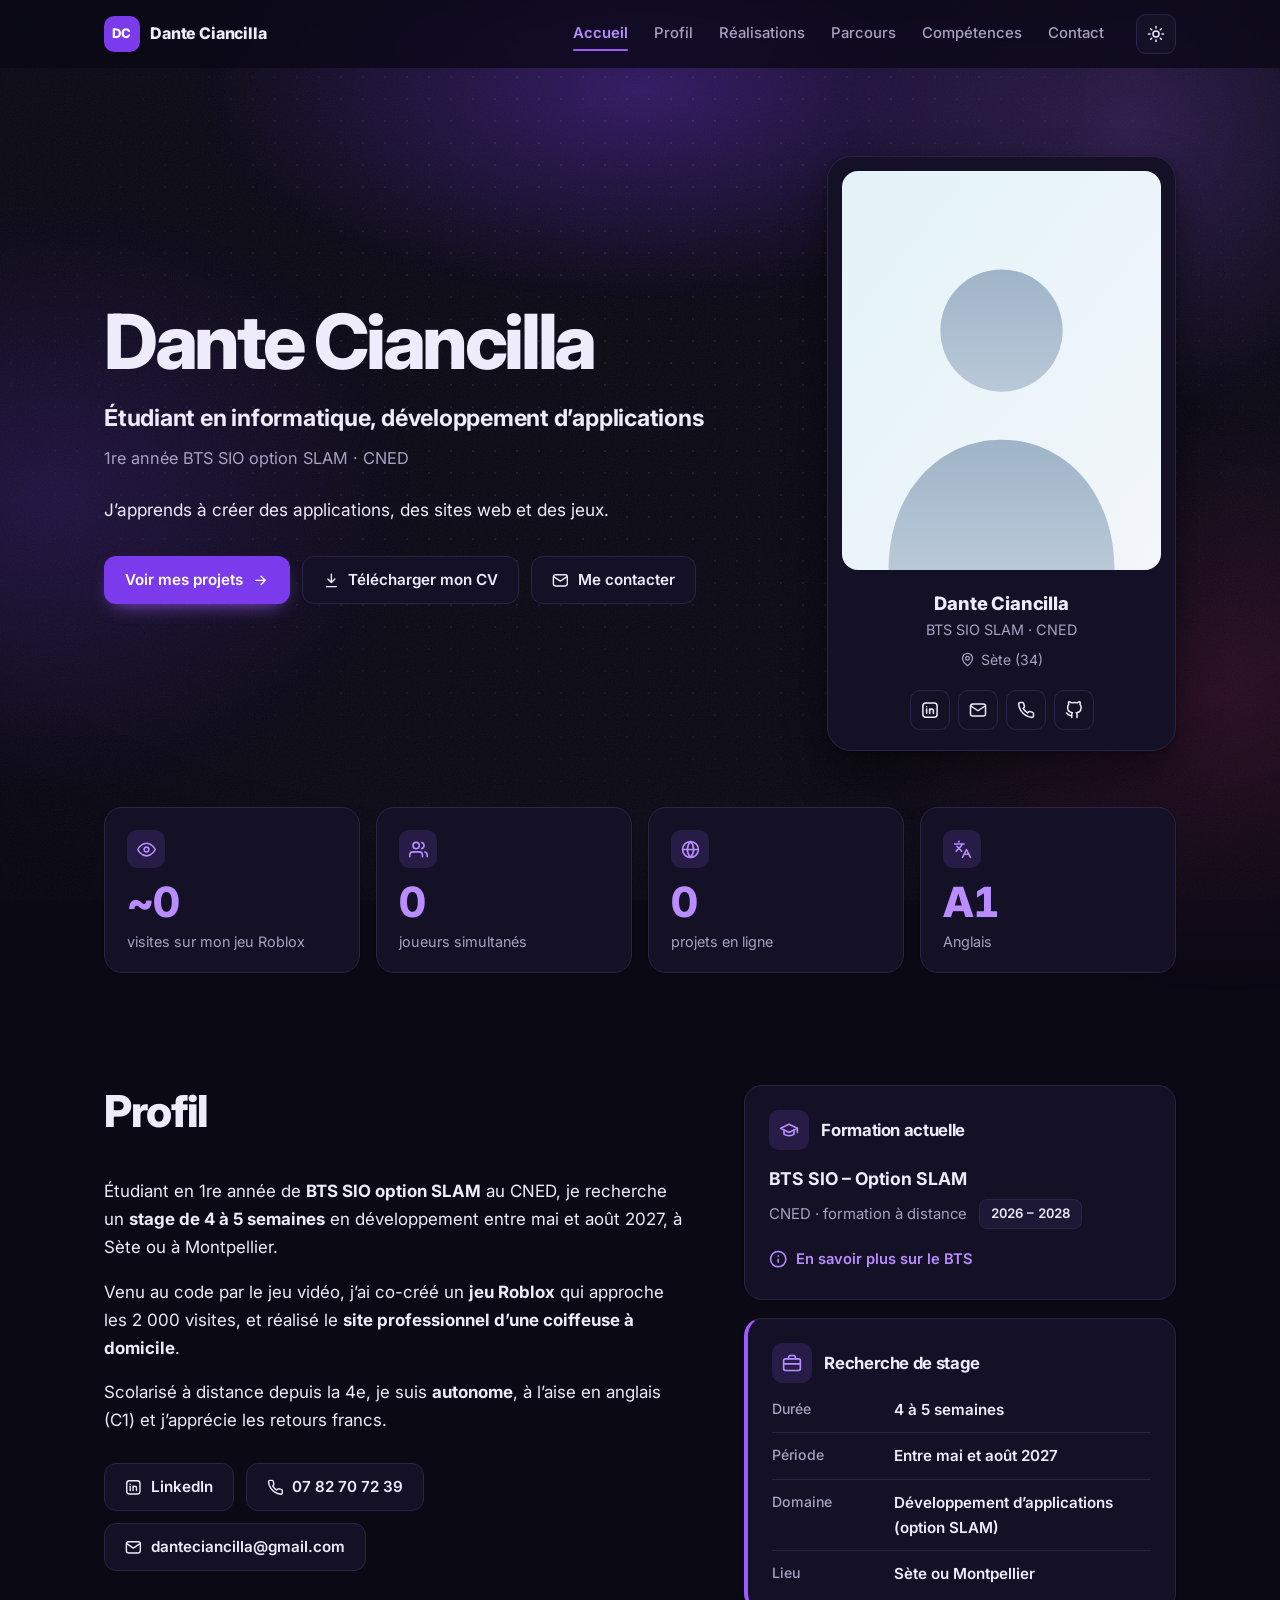
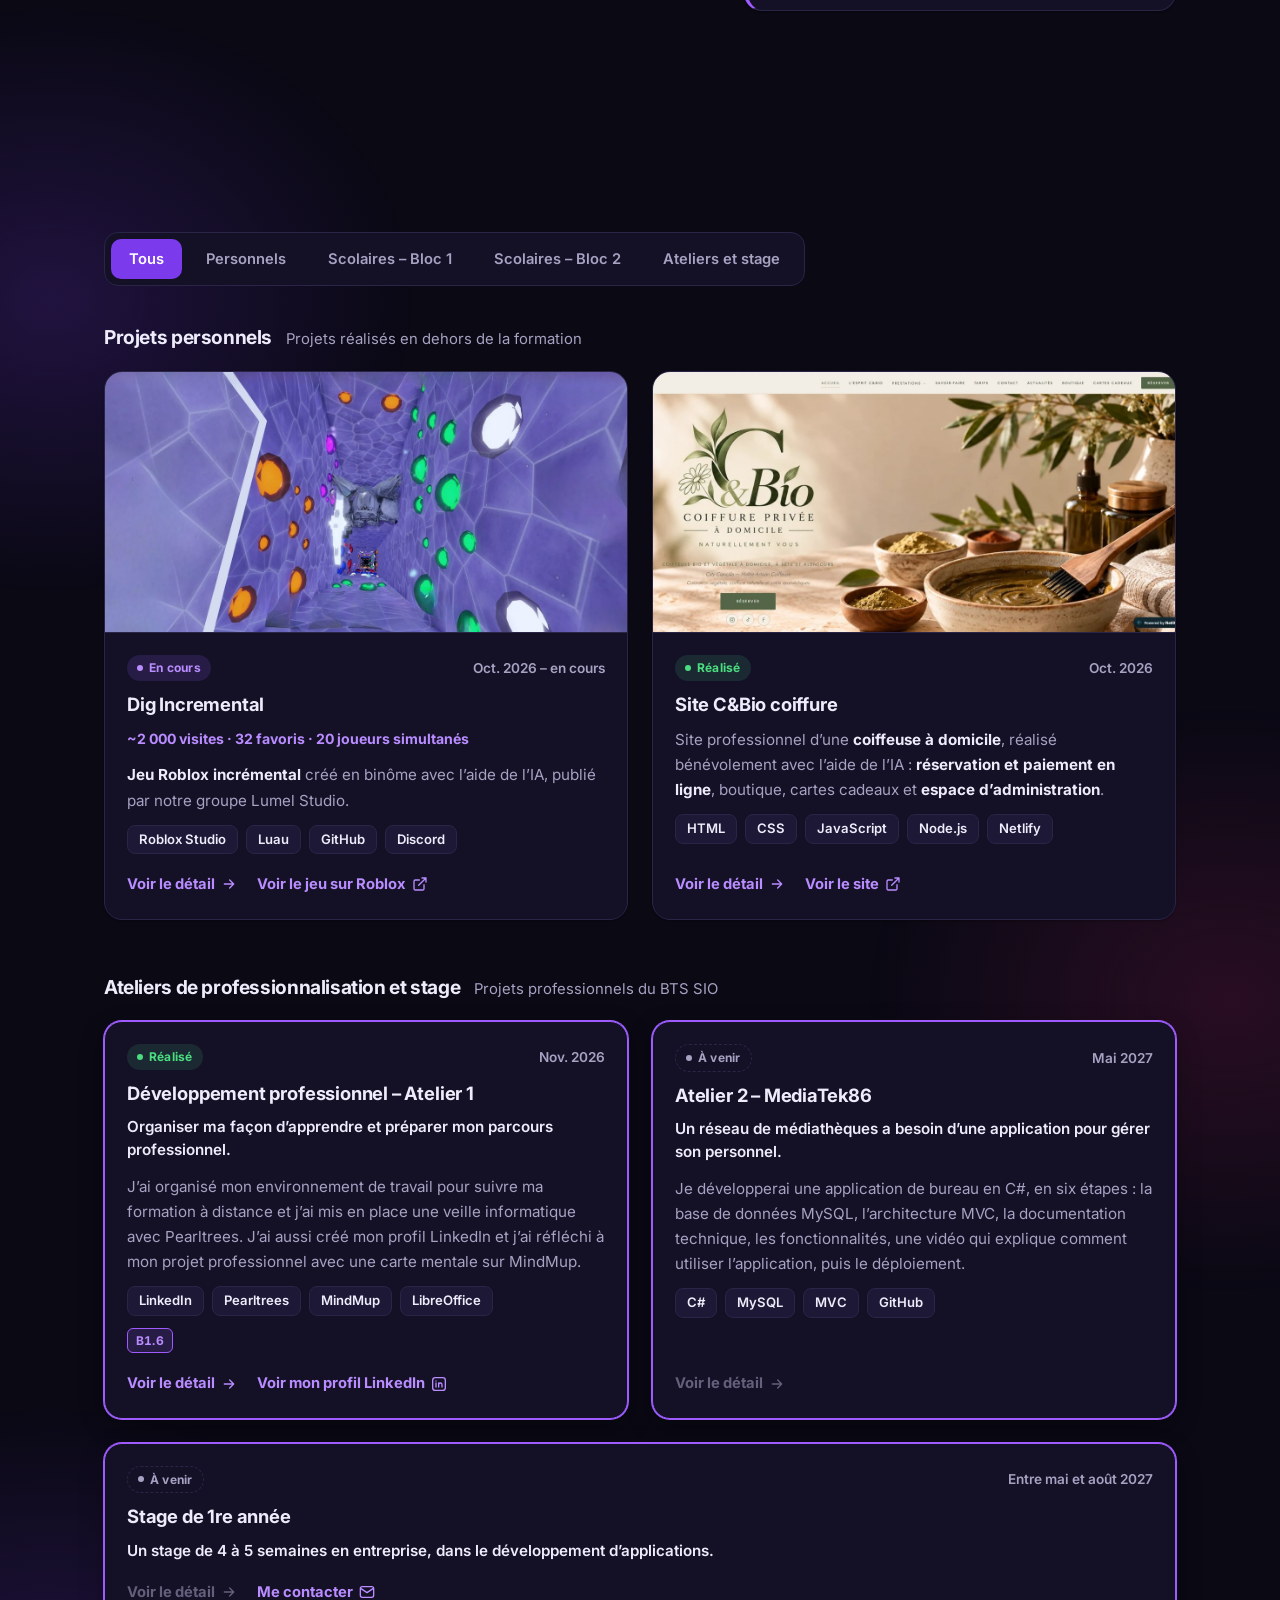
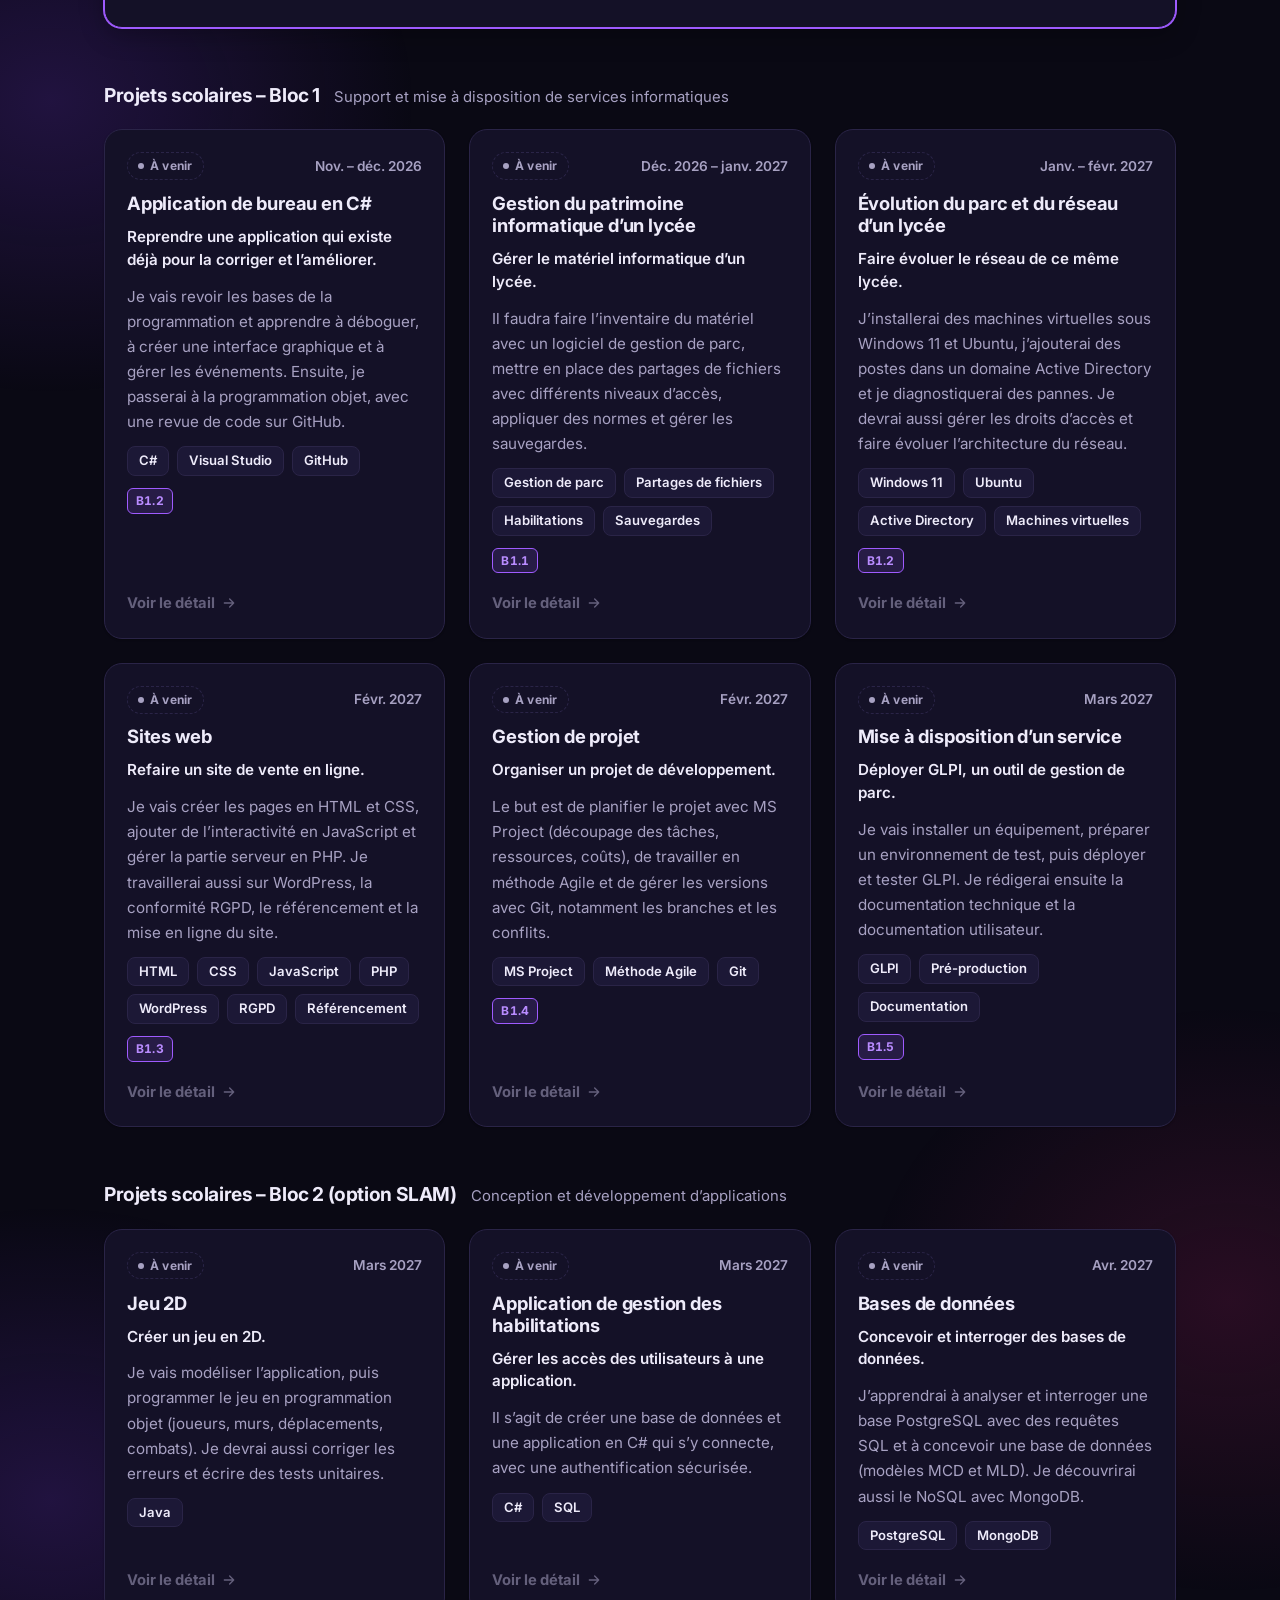
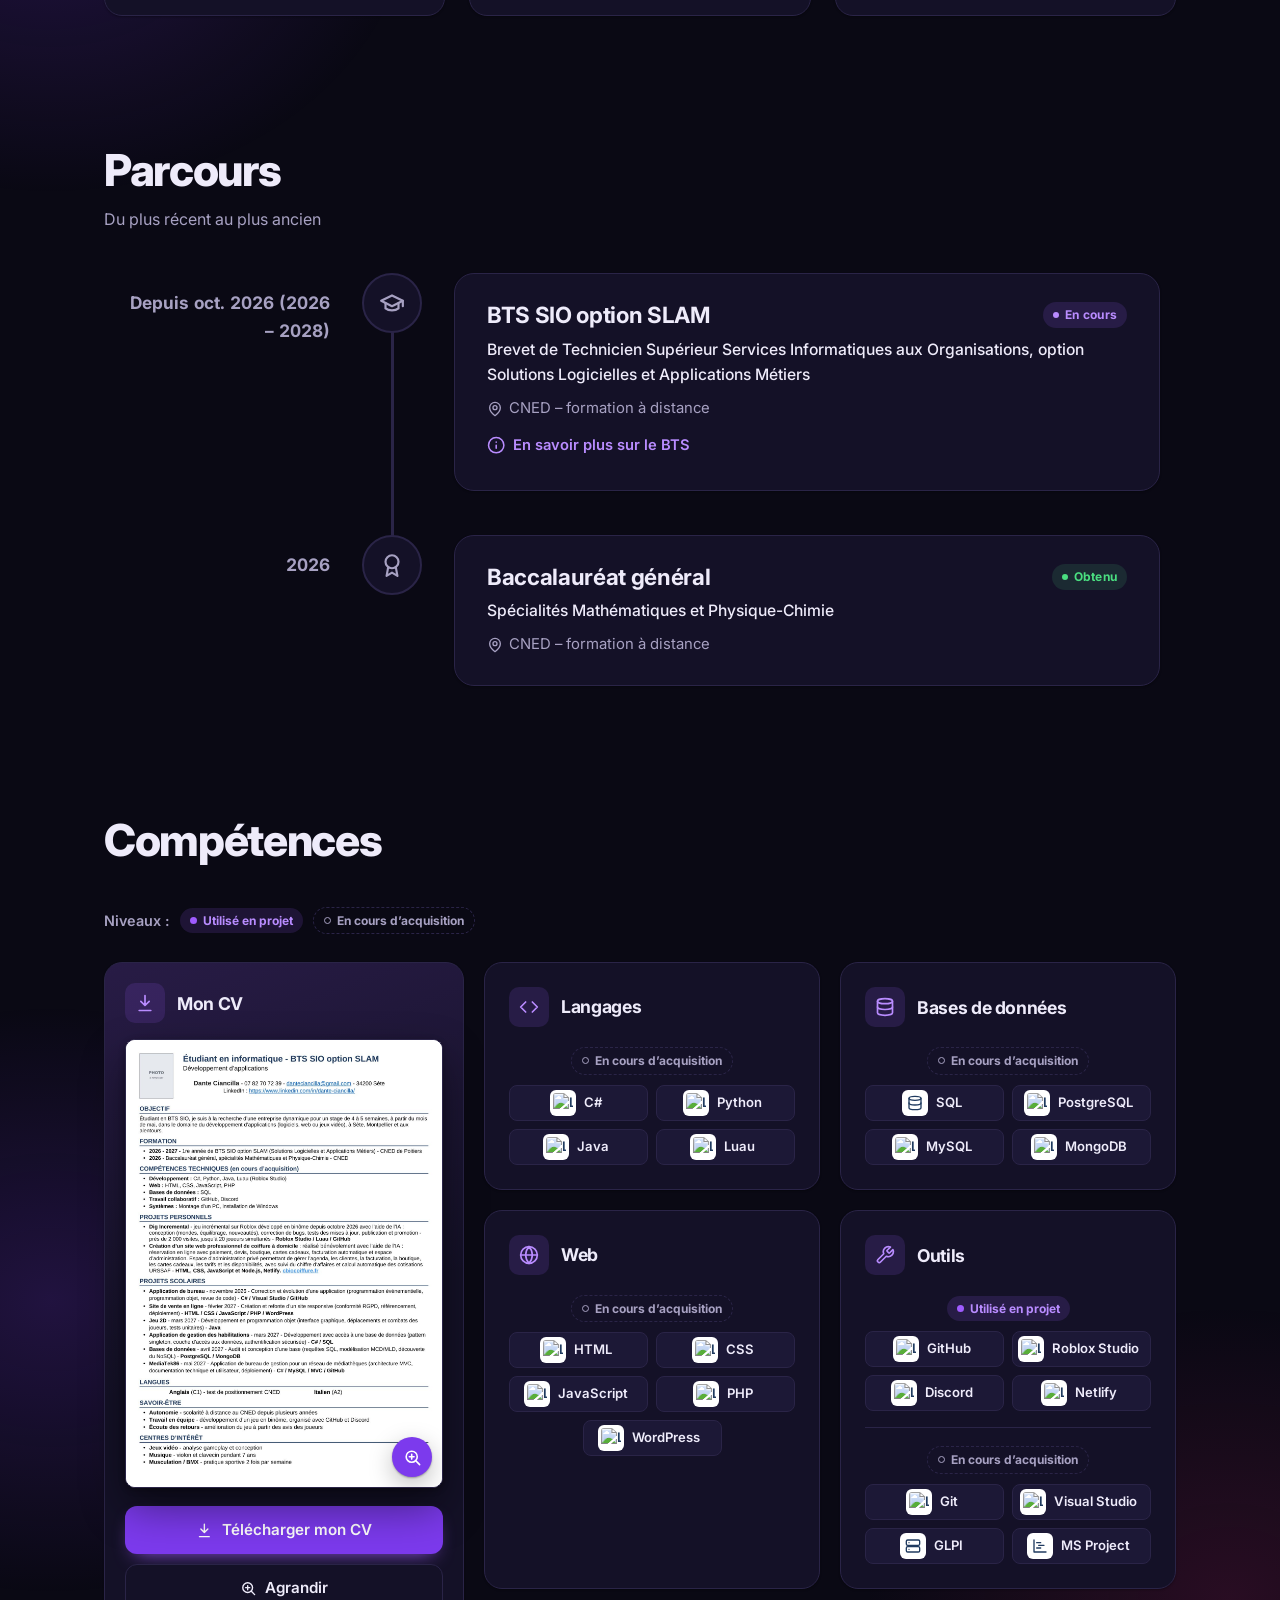
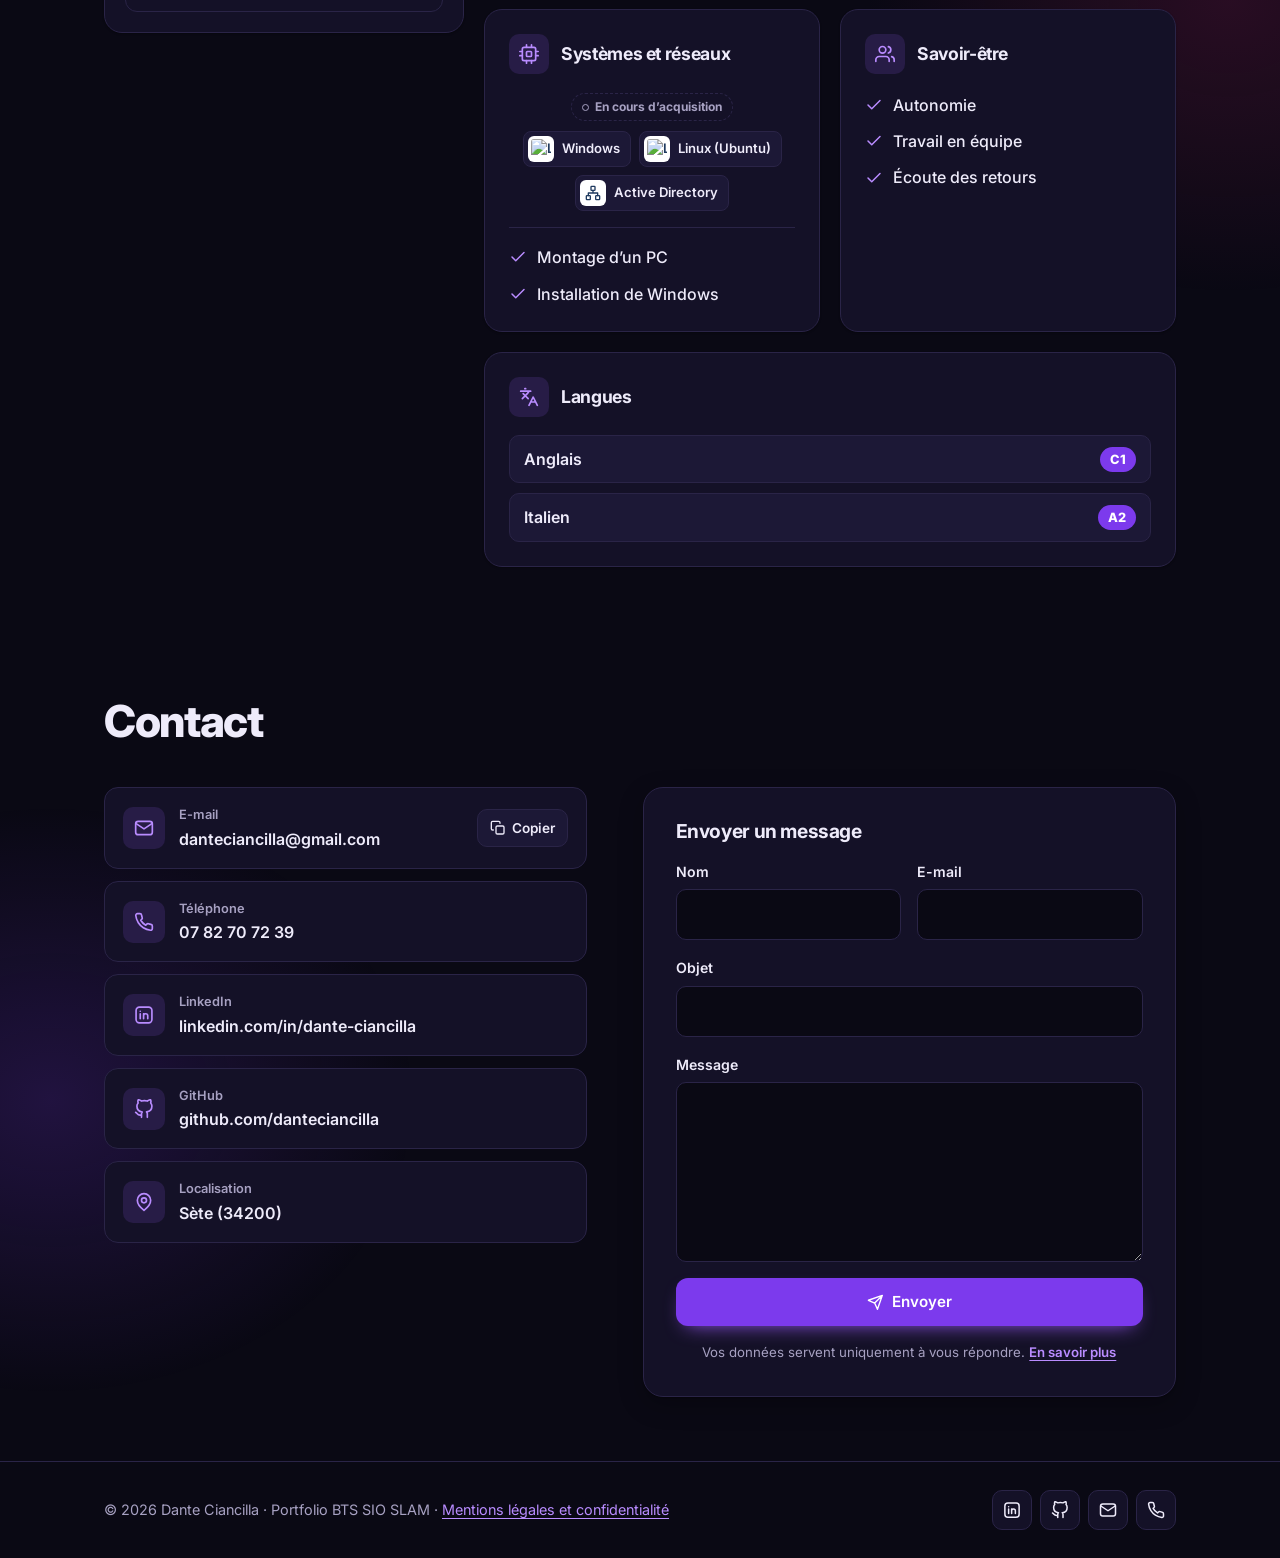
==== commit 2e9be88a: "Fond : points au hasard retirés, halos qui défilent avec la page - Retour à la grille de points disc" ====
--- a/index.html
+++ b/index.html
@@ -59,7 +59,7 @@
   <link rel="preconnect" href="https://fonts.gstatic.com" crossorigin>
   <link rel="stylesheet" href="https://fonts.googleapis.com/css2?family=Inter:wght@400;500;600;700;800&display=swap">
 
-  <link rel="stylesheet" href="style.css?v=202611071819">
+  <link rel="stylesheet" href="style.css?v=202611071824">
 
   <!--
     Petit script exécuté AVANT l'affichage de la page :
@@ -95,10 +95,10 @@
   <!-- "defer" : les scripts s'exécutent une fois toute la page lue.
        "?v=…" : numéro de version, changé à chaque publication par publier.bat,
        pour que le navigateur recharge les fichiers au lieu de garder l'ancienne copie. -->
-  <script src="textes.js?v=202611071819" defer></script>
-  <script src="competences-bloc1.js?v=202611071819" defer></script>
-  <script src="realisations.js?v=202611071819" defer></script>
-  <script src="script.js?v=202611071819" defer></script>
+  <script src="textes.js?v=202611071824" defer></script>
+  <script src="competences-bloc1.js?v=202611071824" defer></script>
+  <script src="realisations.js?v=202611071824" defer></script>
+  <script src="script.js?v=202611071824" defer></script>
 
   <!-- Informations structurées pour Google (fiche « personne ») -->
   <script type="application/ld+json">
--- a/style.css
+++ b/style.css
@@ -25,7 +25,7 @@
    21. Mentions légales
    22. Vignettes : accroche, projets « À venir »
    24. Profil et compétences : agencement
-   25. Fond du site : lumière, halos, points et grain
+   25. Fond du site : lumière, halos et grain
    ===================================================================== */
 
 
@@ -590,6 +590,19 @@
   padding: calc(var(--header-h) + clamp(40px, 7vw, 88px)) 0 clamp(32px, 4vw, 48px);
 }
 
+/* Décoration : grille de points qui s'estompe sur les bords */
+.hero::before {
+  content: "";
+  position: absolute;
+  inset: 0;
+  z-index: -1;
+  background-image: radial-gradient(var(--dot) 1px, transparent 1px);
+  background-size: 22px 22px;
+  -webkit-mask-image: radial-gradient(ellipse 75% 65% at 50% 35%, #000 30%, transparent 78%);
+  mask-image: radial-gradient(ellipse 75% 65% at 50% 35%, #000 30%, transparent 78%);
+  pointer-events: none;
+}
+
 /* Décoration : halo cyan très léger en haut à droite */
 .hero::after {
   content: "";
@@ -2826,14 +2839,15 @@
 
 
 /* =====================================================================
-   25. FOND DU SITE : LUMIÈRE, HALOS, POINTS ET GRAIN
-   Quatre calques fixes, placés derrière tout le contenu de la page :
+   25. FOND DU SITE : LUMIÈRE, HALOS ET GRAIN
+   Trois calques placés derrière tout le contenu de la page :
+   - body::before : une lumière en haut de la page et des halos de
+     couleur sur les côtés, semés tout le long de la page. Ils défilent
+     avec la page : on en découvre de nouveaux en descendant ;
    - html::before : un léger grain, comme sur une photo argentique ;
-   - html::after  : des petits points semés au hasard sur tout le site ;
-   - body::before : une lumière qui tombe du haut de l'écran et deux
-     halos de couleur sur les côtés, qui bougent très lentement ;
    - body::after  : les bords de l'écran un peu assombris (vignette).
-   « position: fixed » : le fond reste en place quand on fait défiler.
+   Le grain et la vignette sont fixes (« position: fixed ») : ils
+   restent en place quand on fait défiler.
    ===================================================================== */
 :root {
   --lumiere: rgba(8, 145, 178, 0.22);    /* lumière du haut (cyan) */
@@ -2841,7 +2855,6 @@
   --halo-2: rgba(20, 184, 166, 0.14);    /* halo à droite (turquoise) */
   --vignette: rgba(31, 58, 95, 0.07);    /* bords assombris */
   --grain-opacite: 0.05;
-  --points: rgba(31, 58, 95, 0.30);      /* points semés sur le fond */
 }
 
 [data-theme="dark"] {
@@ -2850,29 +2863,36 @@
   --halo-2: rgba(219, 39, 119, 0.15);    /* magenta */
   --vignette: rgba(0, 0, 0, 0.45);
   --grain-opacite: 0.07;
-  --points: rgba(238, 235, 250, 0.22);
+}
+
+/* Le calque des halos se place par rapport à body (toute la page) */
+body {
+  position: relative;
 }
 
 body::before,
 body::after {
   content: "";
-  position: fixed;
   z-index: -1;            /* derrière le contenu */
   pointer-events: none;   /* ne gêne pas les clics */
 }
 
-/* Lumière du haut + halos de couleur */
+/* Lumière du haut + halos de couleur, sur toute la hauteur de la page.
+   Chaque halo est dessiné dans une « tuile » répétée vers le bas (repeat-y).
+   Les deux tuiles n'ont pas la même hauteur (1400 px et 1900 px) :
+   les halos de gauche et de droite ne reviennent pas au même rythme. */
 body::before {
-  inset: -12%;            /* plus grand que l'écran : les bords ne se voient pas quand il bouge */
+  position: absolute;
+  inset: 0;               /* toute la page, pas seulement l'écran */
   background:
-    radial-gradient(50% 30% at 50% 14%, var(--lumiere), transparent 70%),
-    radial-gradient(35% 35% at 6% 55%, var(--halo-1), transparent 70%),
-    radial-gradient(35% 35% at 96% 75%, var(--halo-2), transparent 70%);
-  animation: fond-halos 32s ease-in-out infinite alternate;
-}
-
-/* Vignette : les bords de l'écran légèrement plus sombres */
+    radial-gradient(50vw 300px at 50% 90px, var(--lumiere), transparent 70%) no-repeat,
+    radial-gradient(520px 420px at 4% 50%, var(--halo-1), transparent 70%) 0 -200px / 100% 1400px repeat-y,
+    radial-gradient(520px 420px at 96% 50%, var(--halo-2), transparent 70%) 0 -250px / 100% 1900px repeat-y;
+}
+
+/* Vignette : les bords de l'écran légèrement plus sombres (fixe) */
 body::after {
+  position: fixed;
   inset: 0;
   background: radial-gradient(ellipse 120% 95% at 50% 40%, transparent 55%, var(--vignette) 100%);
 }
@@ -2887,35 +2907,3 @@
   opacity: var(--grain-opacite);
   background-image: url("data:image/svg+xml,%3Csvg xmlns='http://www.w3.org/2000/svg' width='180' height='180'%3E%3Cfilter id='g'%3E%3CfeTurbulence type='fractalNoise' baseFrequency='0.85' numOctaves='3' stitchTiles='stitch'/%3E%3CfeColorMatrix type='saturate' values='0'/%3E%3C/filter%3E%3Crect width='100%25' height='100%25' filter='url(%23g)'/%3E%3C/svg%3E");
 }
-
-/* Points semés au hasard sur tout le site.
-   Deux images SVG de points (placés au hasard une fois pour toutes) sont
-   répétées l'une sur l'autre. Elles n'ont pas la même taille (347 px et
-   523 px) : le motif ne se répète pas de façon visible.
-   Les images servent de « pochoir » (mask) : la couleur --points ne
-   s'affiche que là où il y a un point, donc elle suit le thème. */
-html::after {
-  content: "";
-  position: fixed;
-  inset: 0;
-  z-index: -1;
-  pointer-events: none;
-  background-color: var(--points);
-  -webkit-mask-image: url("data:image/svg+xml,%3Csvg xmlns='http://www.w3.org/2000/svg' width='347' height='347'%3E%3Ccircle cx='165.7' cy='333.7' r='1' fill-opacity='0.57'/%3E%3Ccircle cx='188.7' cy='175.2' r='1.4' fill-opacity='0.90'/%3E%3Ccircle cx='91.1' cy='226.9' r='1.4' fill-opacity='0.66'/%3E%3Ccircle cx='233.7' cy='201.4' r='1' fill-opacity='0.85'/%3E%3Ccircle cx='26.1' cy='295.6' r='1.4' fill-opacity='0.91'/%3E%3Ccircle cx='237.8' cy='145.8' r='1.4' fill-opacity='0.98'/%3E%3Ccircle cx='127.8' cy='296.6' r='1' fill-opacity='0.80'/%3E%3Ccircle cx='29.4' cy='257.5' r='1' fill-opacity='0.86'/%3E%3Ccircle cx='242.7' cy='272.4' r='1.4' fill-opacity='0.84'/%3E%3Ccircle cx='149.4' cy='148.5' r='1' fill-opacity='0.93'/%3E%3Ccircle cx='7.0' cy='103.7' r='1' fill-opacity='0.78'/%3E%3Ccircle cx='262.5' cy='189.5' r='1' fill-opacity='0.95'/%3E%3Ccircle cx='234.0' cy='4.8' r='1' fill-opacity='0.78'/%3E%3Ccircle cx='91.7' cy='9.0' r='1' fill-opacity='0.54'/%3E%3Ccircle cx='148.9' cy='104.2' r='1' fill-opacity='0.57'/%3E%3Ccircle cx='299.2' cy='262.9' r='1' fill-opacity='0.74'/%3E%3Ccircle cx='335.0' cy='14.4' r='1' fill-opacity='0.88'/%3E%3Ccircle cx='190.5' cy='300.8' r='1.4' fill-opacity='0.70'/%3E%3Ccircle cx='198.4' cy='113.2' r='1.9' fill-opacity='0.63'/%3E%3Ccircle cx='177.4' cy='267.2' r='1' fill-opacity='0.90'/%3E%3Ccircle cx='266.2' cy='85.8' r='1' fill-opacity='0.83'/%3E%3Ccircle cx='89.3' cy='181.9' r='1' fill-opacity='0.59'/%3E%3Ccircle cx='31.2' cy='90.7' r='1.9' fill-opacity='0.79'/%3E%3Ccircle cx='299.2' cy='50.8' r='1' fill-opacity='0.82'/%3E%3Ccircle cx='39.0' cy='117.8' r='1' fill-opacity='0.80'/%3E%3Ccircle cx='99.8' cy='82.1' r='1' fill-opacity='0.90'/%3E%3Ccircle cx='82.6' cy='280.2' r='1' fill-opacity='0.52'/%3E%3Ccircle cx='247.6' cy='60.9' r='1' fill-opacity='0.59'/%3E%3Ccircle cx='47.2' cy='143.9' r='1.4' fill-opacity='0.80'/%3E%3Ccircle cx='178.1' cy='149.8' r='1' fill-opacity='0.64'/%3E%3Ccircle cx='154.9' cy='35.9' r='1' fill-opacity='0.76'/%3E%3Ccircle cx='300.0' cy='138.3' r='1.4' fill-opacity='0.46'/%3E%3Ccircle cx='55.7' cy='249.9' r='1.4' fill-opacity='0.75'/%3E%3Ccircle cx='73.6' cy='331.6' r='1.4' fill-opacity='0.95'/%3E%3Ccircle cx='59.1' cy='293.0' r='1' fill-opacity='0.64'/%3E%3Ccircle cx='95.6' cy='41.2' r='1' fill-opacity='0.98'/%3E%3Ccircle cx='109.1' cy='126.2' r='1' fill-opacity='0.97'/%3E%3Ccircle cx='26.1' cy='160.6' r='1.4' fill-opacity='0.97'/%3E%3Ccircle cx='6.9' cy='54.7' r='1' fill-opacity='0.53'/%3E%3Ccircle cx='308.8' cy='308.0' r='1.4' fill-opacity='0.66'/%3E%3Ccircle cx='138.0' cy='67.0' r='1' fill-opacity='0.78'/%3E%3Ccircle cx='179.5' cy='56.0' r='1' fill-opacity='0.47'/%3E%3Ccircle cx='26.1' cy='193.7' r='1' fill-opacity='0.50'/%3E%3Ccircle cx='4.5' cy='131.6' r='1' fill-opacity='0.92'/%3E%3Ccircle cx='337.1' cy='158.6' r='1' fill-opacity='0.57'/%3E%3Ccircle cx='51.6' cy='46.7' r='1.4' fill-opacity='0.81'/%3E%3C/svg%3E"), url("data:image/svg+xml,%3Csvg xmlns='http://www.w3.org/2000/svg' width='523' height='523'%3E%3Ccircle cx='204.4' cy='224.8' r='0.9' fill-opacity='0.80'/%3E%3Ccircle cx='65.7' cy='315.7' r='0.9' fill-opacity='0.88'/%3E%3Ccircle cx='16.3' cy='262.7' r='0.9' fill-opacity='0.72'/%3E%3Ccircle cx='36.6' cy='345.8' r='0.9' fill-opacity='0.72'/%3E%3Ccircle cx='342.9' cy='90.9' r='0.9' fill-opacity='0.61'/%3E%3Ccircle cx='260.6' cy='150.1' r='0.9' fill-opacity='0.64'/%3E%3Ccircle cx='311.5' cy='204.0' r='0.9' fill-opacity='0.80'/%3E%3Ccircle cx='186.8' cy='519.8' r='0.9' fill-opacity='0.75'/%3E%3Ccircle cx='403.2' cy='452.1' r='1.6' fill-opacity='0.58'/%3E%3Ccircle cx='55.0' cy='228.5' r='0.9' fill-opacity='0.82'/%3E%3Ccircle cx='268.3' cy='81.4' r='0.9' fill-opacity='0.69'/%3E%3Ccircle cx='343.0' cy='225.4' r='0.9' fill-opacity='0.71'/%3E%3Ccircle cx='64.4' cy='135.0' r='0.9' fill-opacity='0.90'/%3E%3Ccircle cx='83.6' cy='365.0' r='0.9' fill-opacity='0.86'/%3E%3Ccircle cx='146.4' cy='456.4' r='1.6' fill-opacity='0.92'/%3E%3Ccircle cx='254.4' cy='46.1' r='0.9' fill-opacity='0.61'/%3E%3Ccircle cx='142.7' cy='86.8' r='0.9' fill-opacity='0.82'/%3E%3Ccircle cx='349.5' cy='176.1' r='0.9' fill-opacity='0.96'/%3E%3Ccircle cx='519.2' cy='20.5' r='0.9' fill-opacity='0.87'/%3E%3Ccircle cx='343.4' cy='280.9' r='1.2' fill-opacity='0.50'/%3E%3Ccircle cx='265.7' cy='459.6' r='0.9' fill-opacity='0.88'/%3E%3Ccircle cx='108.4' cy='23.0' r='0.9' fill-opacity='0.96'/%3E%3Ccircle cx='13.5' cy='72.6' r='1.2' fill-opacity='0.63'/%3E%3Ccircle cx='291.9' cy='490.9' r='1.2' fill-opacity='0.57'/%3E%3Ccircle cx='340.5' cy='424.9' r='0.9' fill-opacity='0.51'/%3E%3Ccircle cx='224.9' cy='22.4' r='0.9' fill-opacity='0.67'/%3E%3Ccircle cx='221.4' cy='353.6' r='0.9' fill-opacity='0.93'/%3E%3Ccircle cx='398.6' cy='71.9' r='0.9' fill-opacity='0.86'/%3E%3Ccircle cx='80.0' cy='190.1' r='0.9' fill-opacity='0.51'/%3E%3Ccircle cx='208.2' cy='157.3' r='0.9' fill-opacity='0.55'/%3E%3Ccircle cx='20.4' cy='379.4' r='1.2' fill-opacity='0.61'/%3E%3Ccircle cx='96.1' cy='461.2' r='1.2' fill-opacity='0.52'/%3E%3Ccircle cx='62.1' cy='442.6' r='1.6' fill-opacity='0.82'/%3E%3Ccircle cx='445.8' cy='428.9' r='1.2' fill-opacity='0.83'/%3E%3Ccircle cx='104.7' cy='138.6' r='0.9' fill-opacity='0.97'/%3E%3Ccircle cx='307.5' cy='248.1' r='1.6' fill-opacity='0.68'/%3E%3Ccircle cx='401.0' cy='171.9' r='0.9' fill-opacity='0.90'/%3E%3Ccircle cx='423.5' cy='136.6' r='0.9' fill-opacity='0.47'/%3E%3Ccircle cx='493.3' cy='370.8' r='0.9' fill-opacity='0.70'/%3E%3Ccircle cx='191.1' cy='71.1' r='1.2' fill-opacity='0.65'/%3E%3Ccircle cx='267.0' cy='287.1' r='1.6' fill-opacity='0.67'/%3E%3Ccircle cx='240.5' cy='244.0' r='0.9' fill-opacity='0.76'/%3E%3Ccircle cx='146.7' cy='324.7' r='0.9' fill-opacity='0.73'/%3E%3Ccircle cx='465.4' cy='180.1' r='0.9' fill-opacity='0.93'/%3E%3Ccircle cx='144.8' cy='403.0' r='1.2' fill-opacity='0.52'/%3E%3Ccircle cx='170.3' cy='215.5' r='0.9' fill-opacity='0.67'/%3E%3Ccircle cx='5.0' cy='110.6' r='1.2' fill-opacity='0.86'/%3E%3Ccircle cx='291.9' cy='25.3' r='0.9' fill-opacity='0.65'/%3E%3Ccircle cx='507.8' cy='495.4' r='0.9' fill-opacity='0.86'/%3E%3Ccircle cx='126.8' cy='214.5' r='0.9' fill-opacity='0.67'/%3E%3Ccircle cx='133.2' cy='501.7' r='0.9' fill-opacity='0.59'/%3E%3Ccircle cx='464.1' cy='270.9' r='0.9' fill-opacity='0.54'/%3E%3Ccircle cx='191.6' cy='318.0' r='1.2' fill-opacity='0.74'/%3E%3Ccircle cx='175.7' cy='253.6' r='0.9' fill-opacity='0.70'/%3E%3C/svg%3E");
-  mask-image: url("data:image/svg+xml,%3Csvg xmlns='http://www.w3.org/2000/svg' width='347' height='347'%3E%3Ccircle cx='165.7' cy='333.7' r='1' fill-opacity='0.57'/%3E%3Ccircle cx='188.7' cy='175.2' r='1.4' fill-opacity='0.90'/%3E%3Ccircle cx='91.1' cy='226.9' r='1.4' fill-opacity='0.66'/%3E%3Ccircle cx='233.7' cy='201.4' r='1' fill-opacity='0.85'/%3E%3Ccircle cx='26.1' cy='295.6' r='1.4' fill-opacity='0.91'/%3E%3Ccircle cx='237.8' cy='145.8' r='1.4' fill-opacity='0.98'/%3E%3Ccircle cx='127.8' cy='296.6' r='1' fill-opacity='0.80'/%3E%3Ccircle cx='29.4' cy='257.5' r='1' fill-opacity='0.86'/%3E%3Ccircle cx='242.7' cy='272.4' r='1.4' fill-opacity='0.84'/%3E%3Ccircle cx='149.4' cy='148.5' r='1' fill-opacity='0.93'/%3E%3Ccircle cx='7.0' cy='103.7' r='1' fill-opacity='0.78'/%3E%3Ccircle cx='262.5' cy='189.5' r='1' fill-opacity='0.95'/%3E%3Ccircle cx='234.0' cy='4.8' r='1' fill-opacity='0.78'/%3E%3Ccircle cx='91.7' cy='9.0' r='1' fill-opacity='0.54'/%3E%3Ccircle cx='148.9' cy='104.2' r='1' fill-opacity='0.57'/%3E%3Ccircle cx='299.2' cy='262.9' r='1' fill-opacity='0.74'/%3E%3Ccircle cx='335.0' cy='14.4' r='1' fill-opacity='0.88'/%3E%3Ccircle cx='190.5' cy='300.8' r='1.4' fill-opacity='0.70'/%3E%3Ccircle cx='198.4' cy='113.2' r='1.9' fill-opacity='0.63'/%3E%3Ccircle cx='177.4' cy='267.2' r='1' fill-opacity='0.90'/%3E%3Ccircle cx='266.2' cy='85.8' r='1' fill-opacity='0.83'/%3E%3Ccircle cx='89.3' cy='181.9' r='1' fill-opacity='0.59'/%3E%3Ccircle cx='31.2' cy='90.7' r='1.9' fill-opacity='0.79'/%3E%3Ccircle cx='299.2' cy='50.8' r='1' fill-opacity='0.82'/%3E%3Ccircle cx='39.0' cy='117.8' r='1' fill-opacity='0.80'/%3E%3Ccircle cx='99.8' cy='82.1' r='1' fill-opacity='0.90'/%3E%3Ccircle cx='82.6' cy='280.2' r='1' fill-opacity='0.52'/%3E%3Ccircle cx='247.6' cy='60.9' r='1' fill-opacity='0.59'/%3E%3Ccircle cx='47.2' cy='143.9' r='1.4' fill-opacity='0.80'/%3E%3Ccircle cx='178.1' cy='149.8' r='1' fill-opacity='0.64'/%3E%3Ccircle cx='154.9' cy='35.9' r='1' fill-opacity='0.76'/%3E%3Ccircle cx='300.0' cy='138.3' r='1.4' fill-opacity='0.46'/%3E%3Ccircle cx='55.7' cy='249.9' r='1.4' fill-opacity='0.75'/%3E%3Ccircle cx='73.6' cy='331.6' r='1.4' fill-opacity='0.95'/%3E%3Ccircle cx='59.1' cy='293.0' r='1' fill-opacity='0.64'/%3E%3Ccircle cx='95.6' cy='41.2' r='1' fill-opacity='0.98'/%3E%3Ccircle cx='109.1' cy='126.2' r='1' fill-opacity='0.97'/%3E%3Ccircle cx='26.1' cy='160.6' r='1.4' fill-opacity='0.97'/%3E%3Ccircle cx='6.9' cy='54.7' r='1' fill-opacity='0.53'/%3E%3Ccircle cx='308.8' cy='308.0' r='1.4' fill-opacity='0.66'/%3E%3Ccircle cx='138.0' cy='67.0' r='1' fill-opacity='0.78'/%3E%3Ccircle cx='179.5' cy='56.0' r='1' fill-opacity='0.47'/%3E%3Ccircle cx='26.1' cy='193.7' r='1' fill-opacity='0.50'/%3E%3Ccircle cx='4.5' cy='131.6' r='1' fill-opacity='0.92'/%3E%3Ccircle cx='337.1' cy='158.6' r='1' fill-opacity='0.57'/%3E%3Ccircle cx='51.6' cy='46.7' r='1.4' fill-opacity='0.81'/%3E%3C/svg%3E"), url("data:image/svg+xml,%3Csvg xmlns='http://www.w3.org/2000/svg' width='523' height='523'%3E%3Ccircle cx='204.4' cy='224.8' r='0.9' fill-opacity='0.80'/%3E%3Ccircle cx='65.7' cy='315.7' r='0.9' fill-opacity='0.88'/%3E%3Ccircle cx='16.3' cy='262.7' r='0.9' fill-opacity='0.72'/%3E%3Ccircle cx='36.6' cy='345.8' r='0.9' fill-opacity='0.72'/%3E%3Ccircle cx='342.9' cy='90.9' r='0.9' fill-opacity='0.61'/%3E%3Ccircle cx='260.6' cy='150.1' r='0.9' fill-opacity='0.64'/%3E%3Ccircle cx='311.5' cy='204.0' r='0.9' fill-opacity='0.80'/%3E%3Ccircle cx='186.8' cy='519.8' r='0.9' fill-opacity='0.75'/%3E%3Ccircle cx='403.2' cy='452.1' r='1.6' fill-opacity='0.58'/%3E%3Ccircle cx='55.0' cy='228.5' r='0.9' fill-opacity='0.82'/%3E%3Ccircle cx='268.3' cy='81.4' r='0.9' fill-opacity='0.69'/%3E%3Ccircle cx='343.0' cy='225.4' r='0.9' fill-opacity='0.71'/%3E%3Ccircle cx='64.4' cy='135.0' r='0.9' fill-opacity='0.90'/%3E%3Ccircle cx='83.6' cy='365.0' r='0.9' fill-opacity='0.86'/%3E%3Ccircle cx='146.4' cy='456.4' r='1.6' fill-opacity='0.92'/%3E%3Ccircle cx='254.4' cy='46.1' r='0.9' fill-opacity='0.61'/%3E%3Ccircle cx='142.7' cy='86.8' r='0.9' fill-opacity='0.82'/%3E%3Ccircle cx='349.5' cy='176.1' r='0.9' fill-opacity='0.96'/%3E%3Ccircle cx='519.2' cy='20.5' r='0.9' fill-opacity='0.87'/%3E%3Ccircle cx='343.4' cy='280.9' r='1.2' fill-opacity='0.50'/%3E%3Ccircle cx='265.7' cy='459.6' r='0.9' fill-opacity='0.88'/%3E%3Ccircle cx='108.4' cy='23.0' r='0.9' fill-opacity='0.96'/%3E%3Ccircle cx='13.5' cy='72.6' r='1.2' fill-opacity='0.63'/%3E%3Ccircle cx='291.9' cy='490.9' r='1.2' fill-opacity='0.57'/%3E%3Ccircle cx='340.5' cy='424.9' r='0.9' fill-opacity='0.51'/%3E%3Ccircle cx='224.9' cy='22.4' r='0.9' fill-opacity='0.67'/%3E%3Ccircle cx='221.4' cy='353.6' r='0.9' fill-opacity='0.93'/%3E%3Ccircle cx='398.6' cy='71.9' r='0.9' fill-opacity='0.86'/%3E%3Ccircle cx='80.0' cy='190.1' r='0.9' fill-opacity='0.51'/%3E%3Ccircle cx='208.2' cy='157.3' r='0.9' fill-opacity='0.55'/%3E%3Ccircle cx='20.4' cy='379.4' r='1.2' fill-opacity='0.61'/%3E%3Ccircle cx='96.1' cy='461.2' r='1.2' fill-opacity='0.52'/%3E%3Ccircle cx='62.1' cy='442.6' r='1.6' fill-opacity='0.82'/%3E%3Ccircle cx='445.8' cy='428.9' r='1.2' fill-opacity='0.83'/%3E%3Ccircle cx='104.7' cy='138.6' r='0.9' fill-opacity='0.97'/%3E%3Ccircle cx='307.5' cy='248.1' r='1.6' fill-opacity='0.68'/%3E%3Ccircle cx='401.0' cy='171.9' r='0.9' fill-opacity='0.90'/%3E%3Ccircle cx='423.5' cy='136.6' r='0.9' fill-opacity='0.47'/%3E%3Ccircle cx='493.3' cy='370.8' r='0.9' fill-opacity='0.70'/%3E%3Ccircle cx='191.1' cy='71.1' r='1.2' fill-opacity='0.65'/%3E%3Ccircle cx='267.0' cy='287.1' r='1.6' fill-opacity='0.67'/%3E%3Ccircle cx='240.5' cy='244.0' r='0.9' fill-opacity='0.76'/%3E%3Ccircle cx='146.7' cy='324.7' r='0.9' fill-opacity='0.73'/%3E%3Ccircle cx='465.4' cy='180.1' r='0.9' fill-opacity='0.93'/%3E%3Ccircle cx='144.8' cy='403.0' r='1.2' fill-opacity='0.52'/%3E%3Ccircle cx='170.3' cy='215.5' r='0.9' fill-opacity='0.67'/%3E%3Ccircle cx='5.0' cy='110.6' r='1.2' fill-opacity='0.86'/%3E%3Ccircle cx='291.9' cy='25.3' r='0.9' fill-opacity='0.65'/%3E%3Ccircle cx='507.8' cy='495.4' r='0.9' fill-opacity='0.86'/%3E%3Ccircle cx='126.8' cy='214.5' r='0.9' fill-opacity='0.67'/%3E%3Ccircle cx='133.2' cy='501.7' r='0.9' fill-opacity='0.59'/%3E%3Ccircle cx='464.1' cy='270.9' r='0.9' fill-opacity='0.54'/%3E%3Ccircle cx='191.6' cy='318.0' r='1.2' fill-opacity='0.74'/%3E%3Ccircle cx='175.7' cy='253.6' r='0.9' fill-opacity='0.70'/%3E%3C/svg%3E");
-  -webkit-mask-size: 347px 347px, 523px 523px;
-  mask-size: 347px 347px, 523px 523px;
-}
-
-/* Mouvement lent de la lumière et des halos */
-@keyframes fond-halos {
-  from { transform: translate3d(0, 0, 0) scale(1); }
-  to   { transform: translate3d(2%, 3%, 0) scale(1.06); }
-}
-
-/* Moins d'animations demandées : le fond reste immobile */
-@media (prefers-reduced-motion: reduce) {
-  body::before {
-    animation: none !important;
-  }
-}
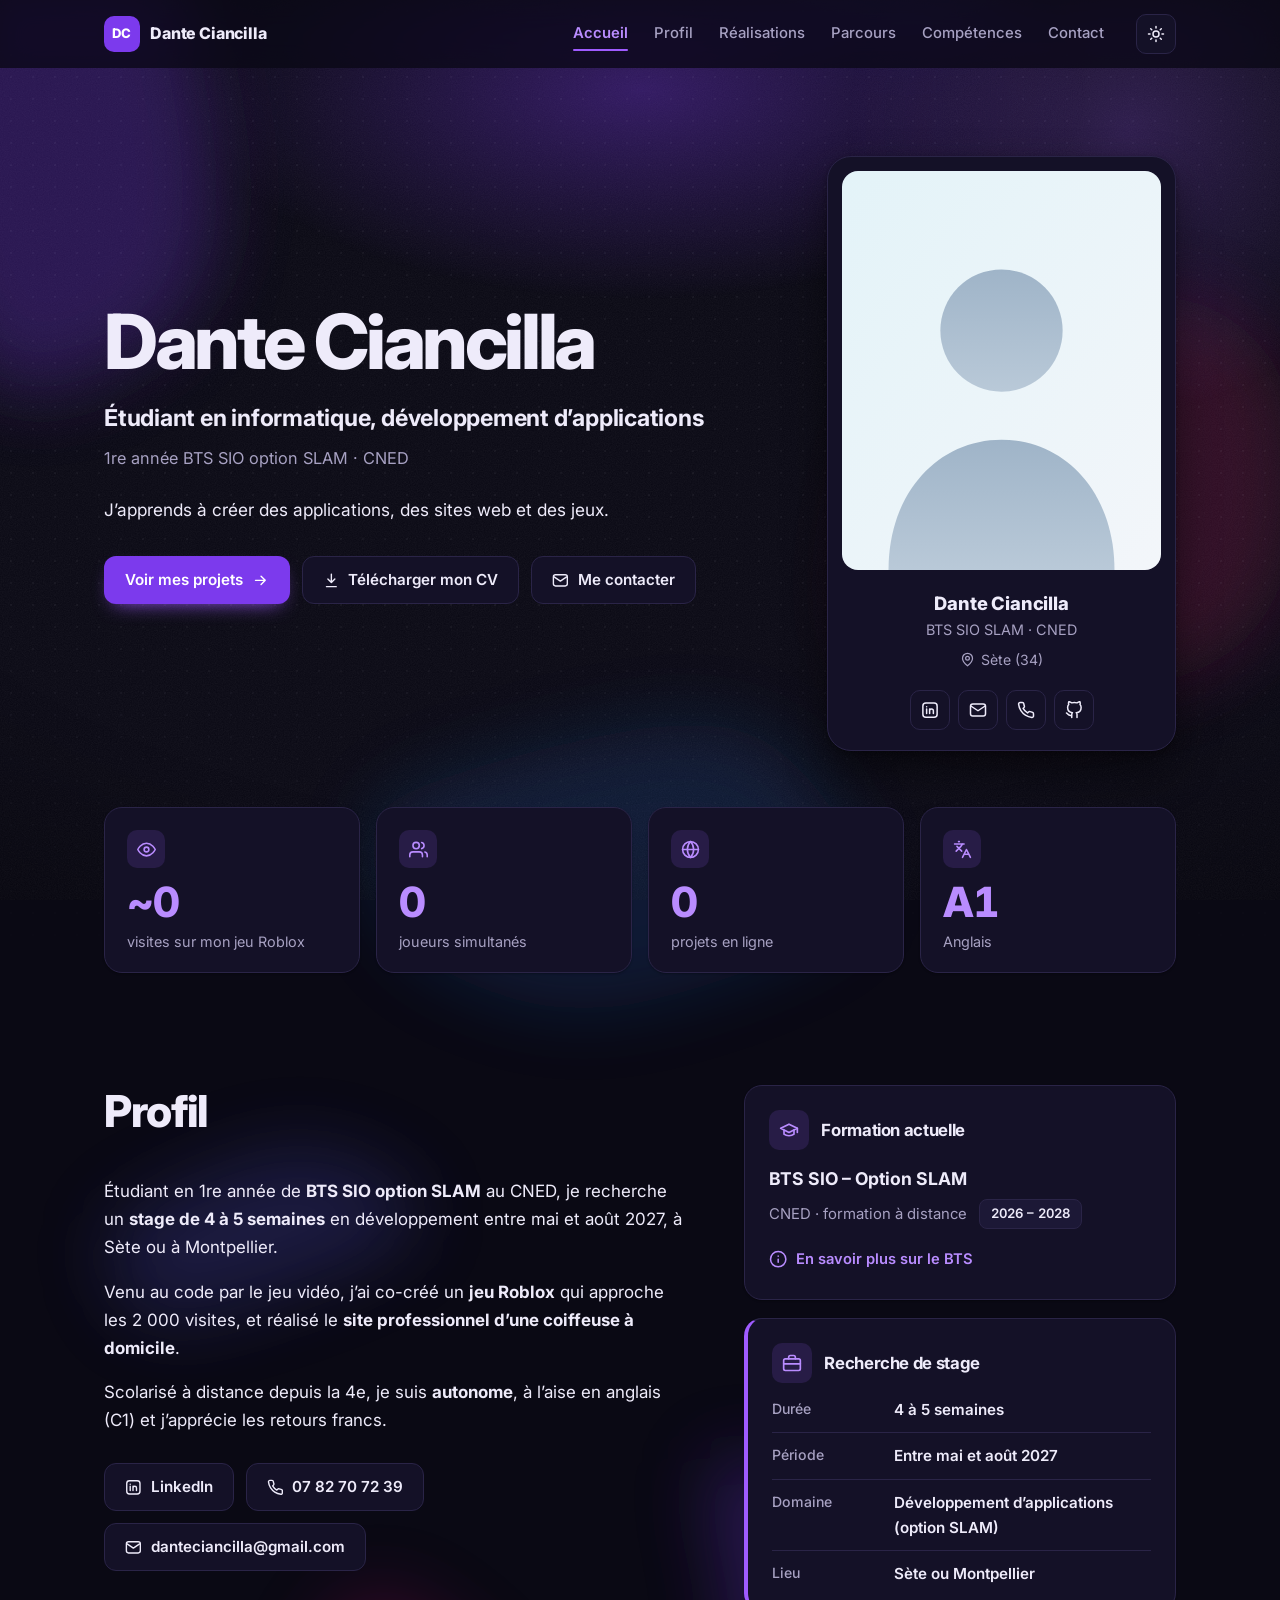
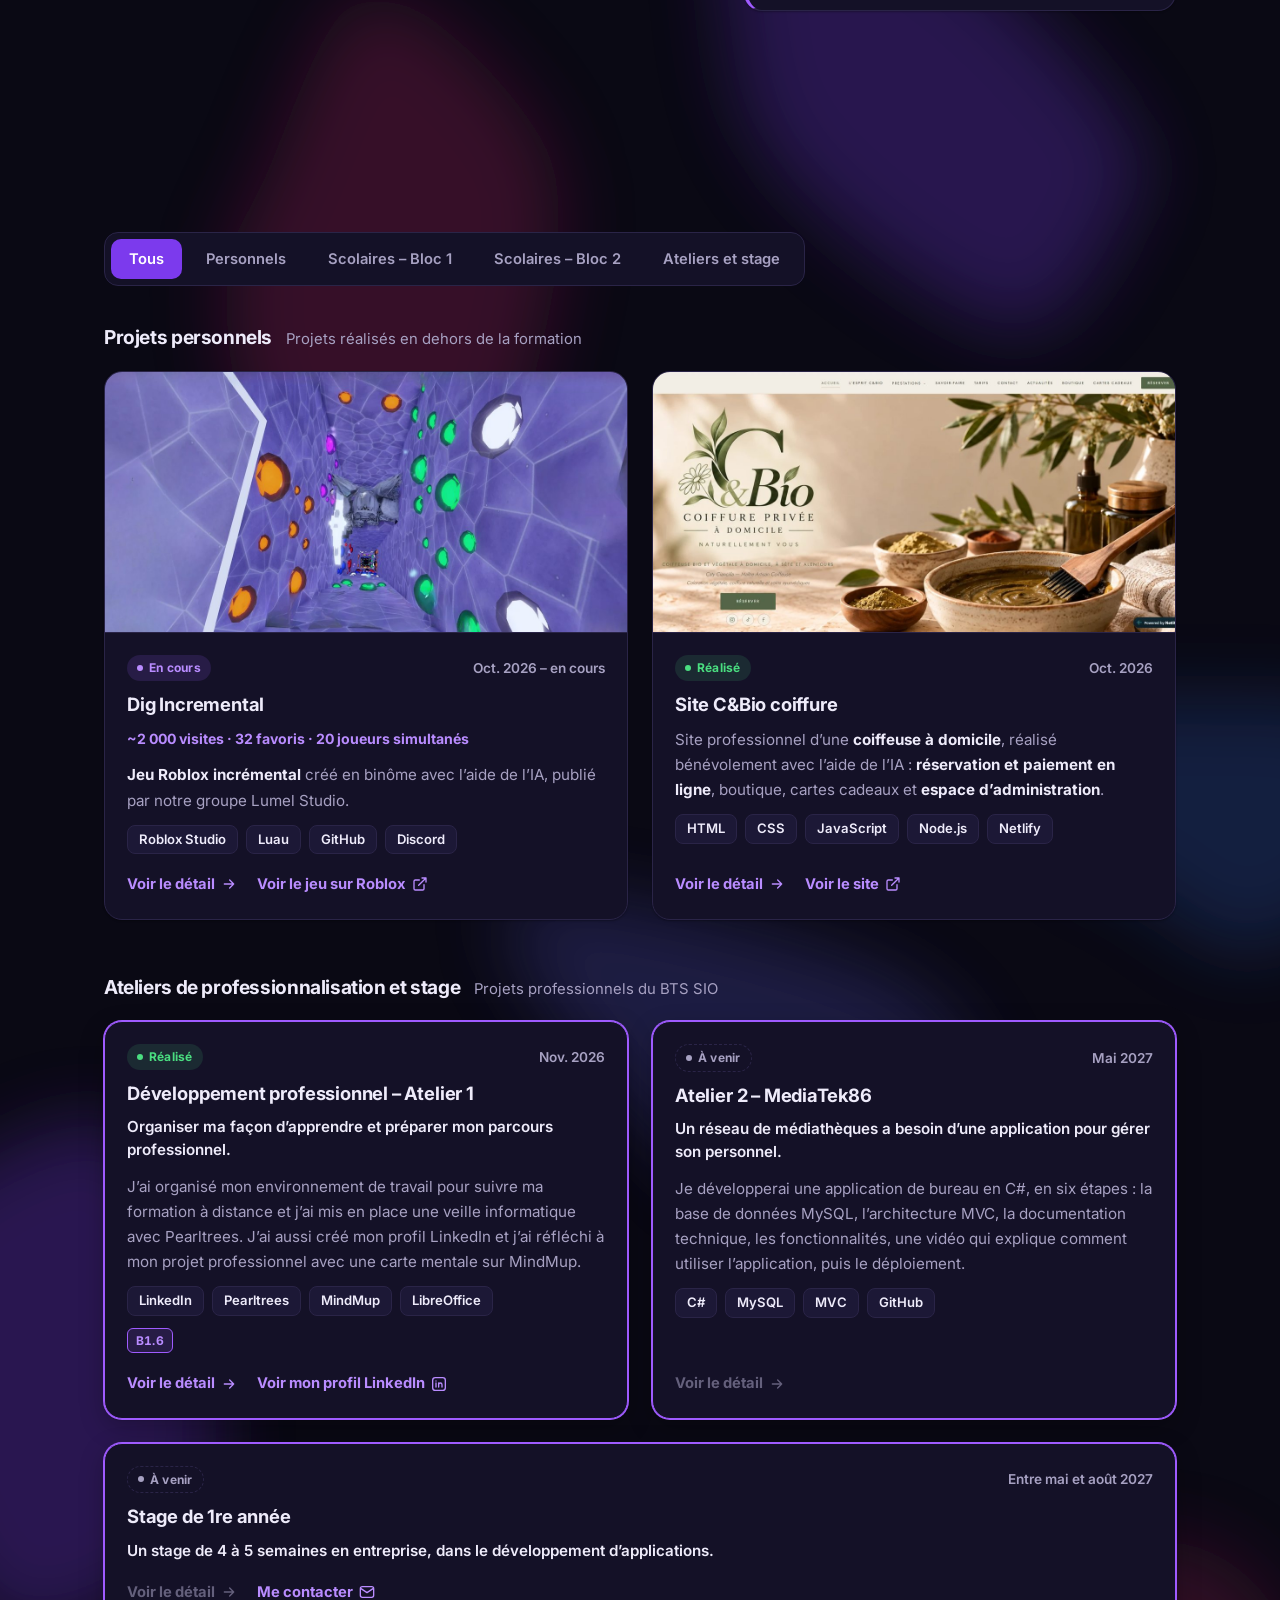
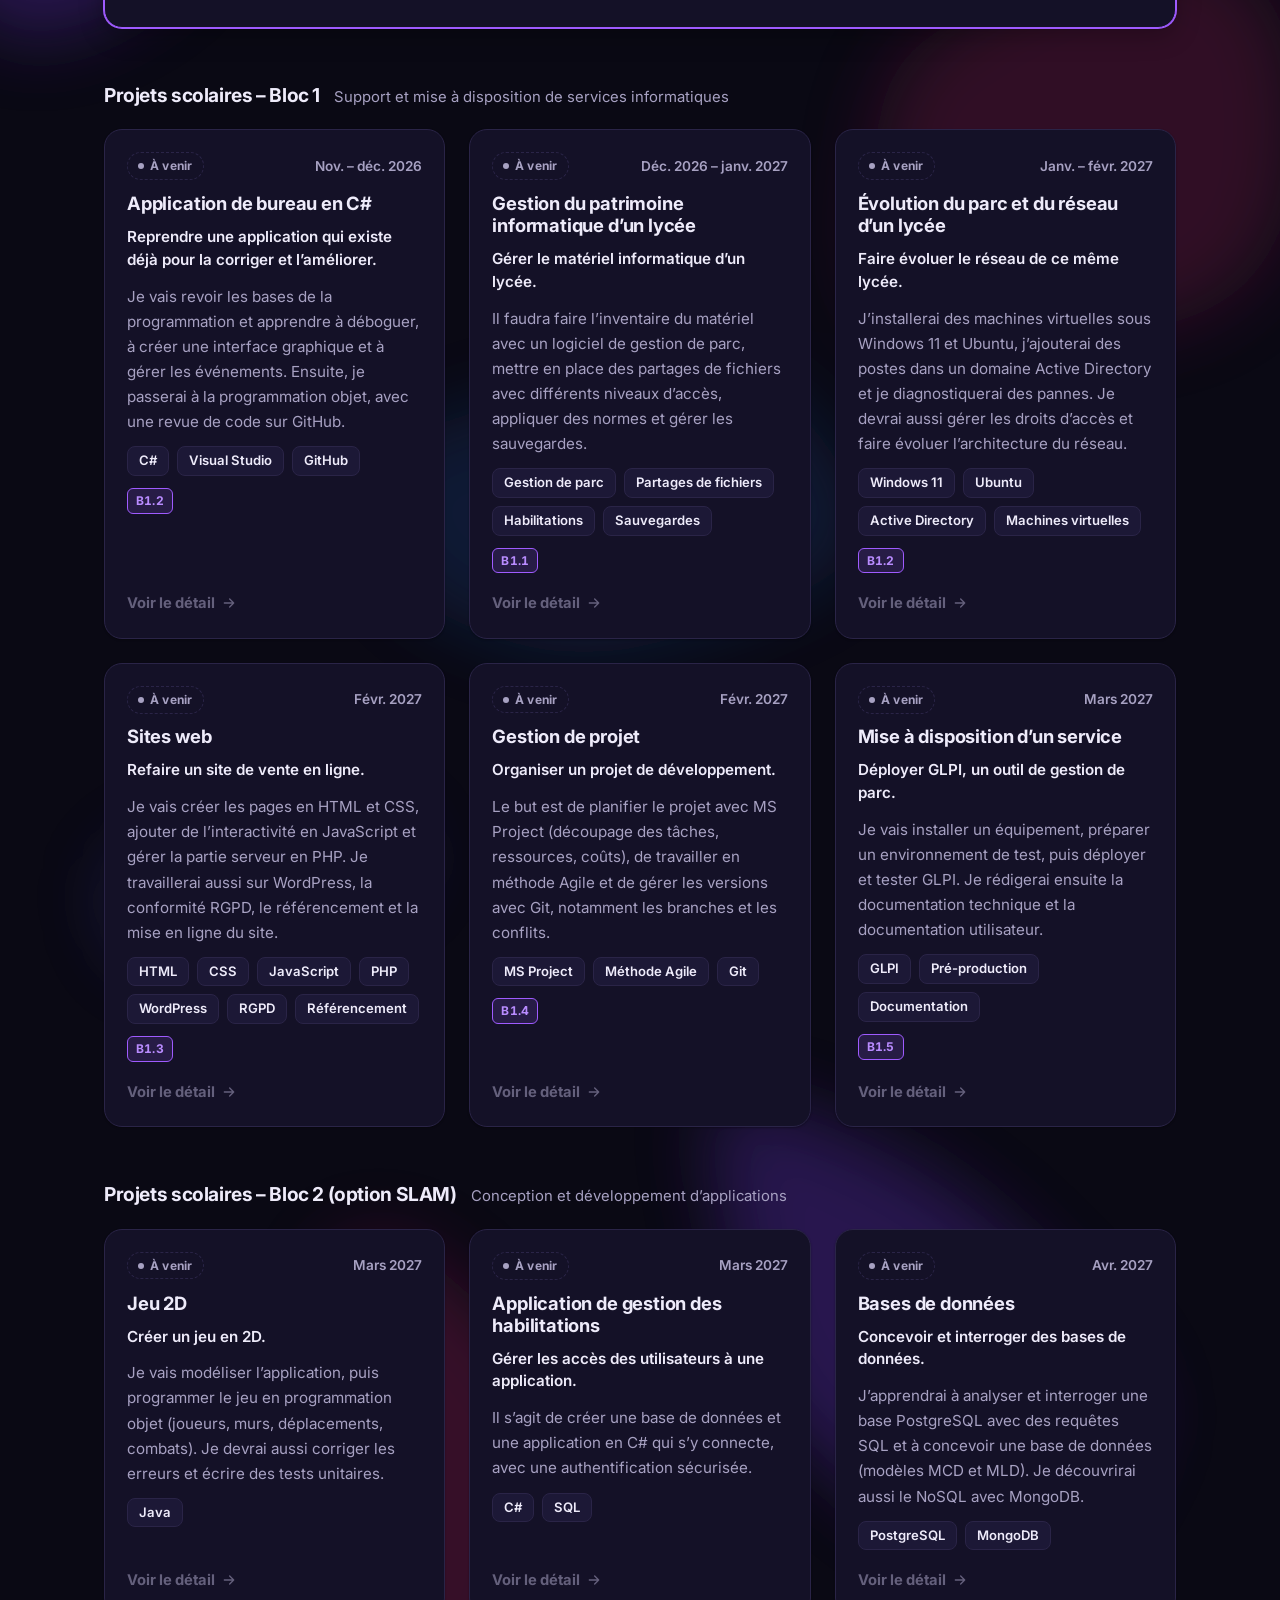
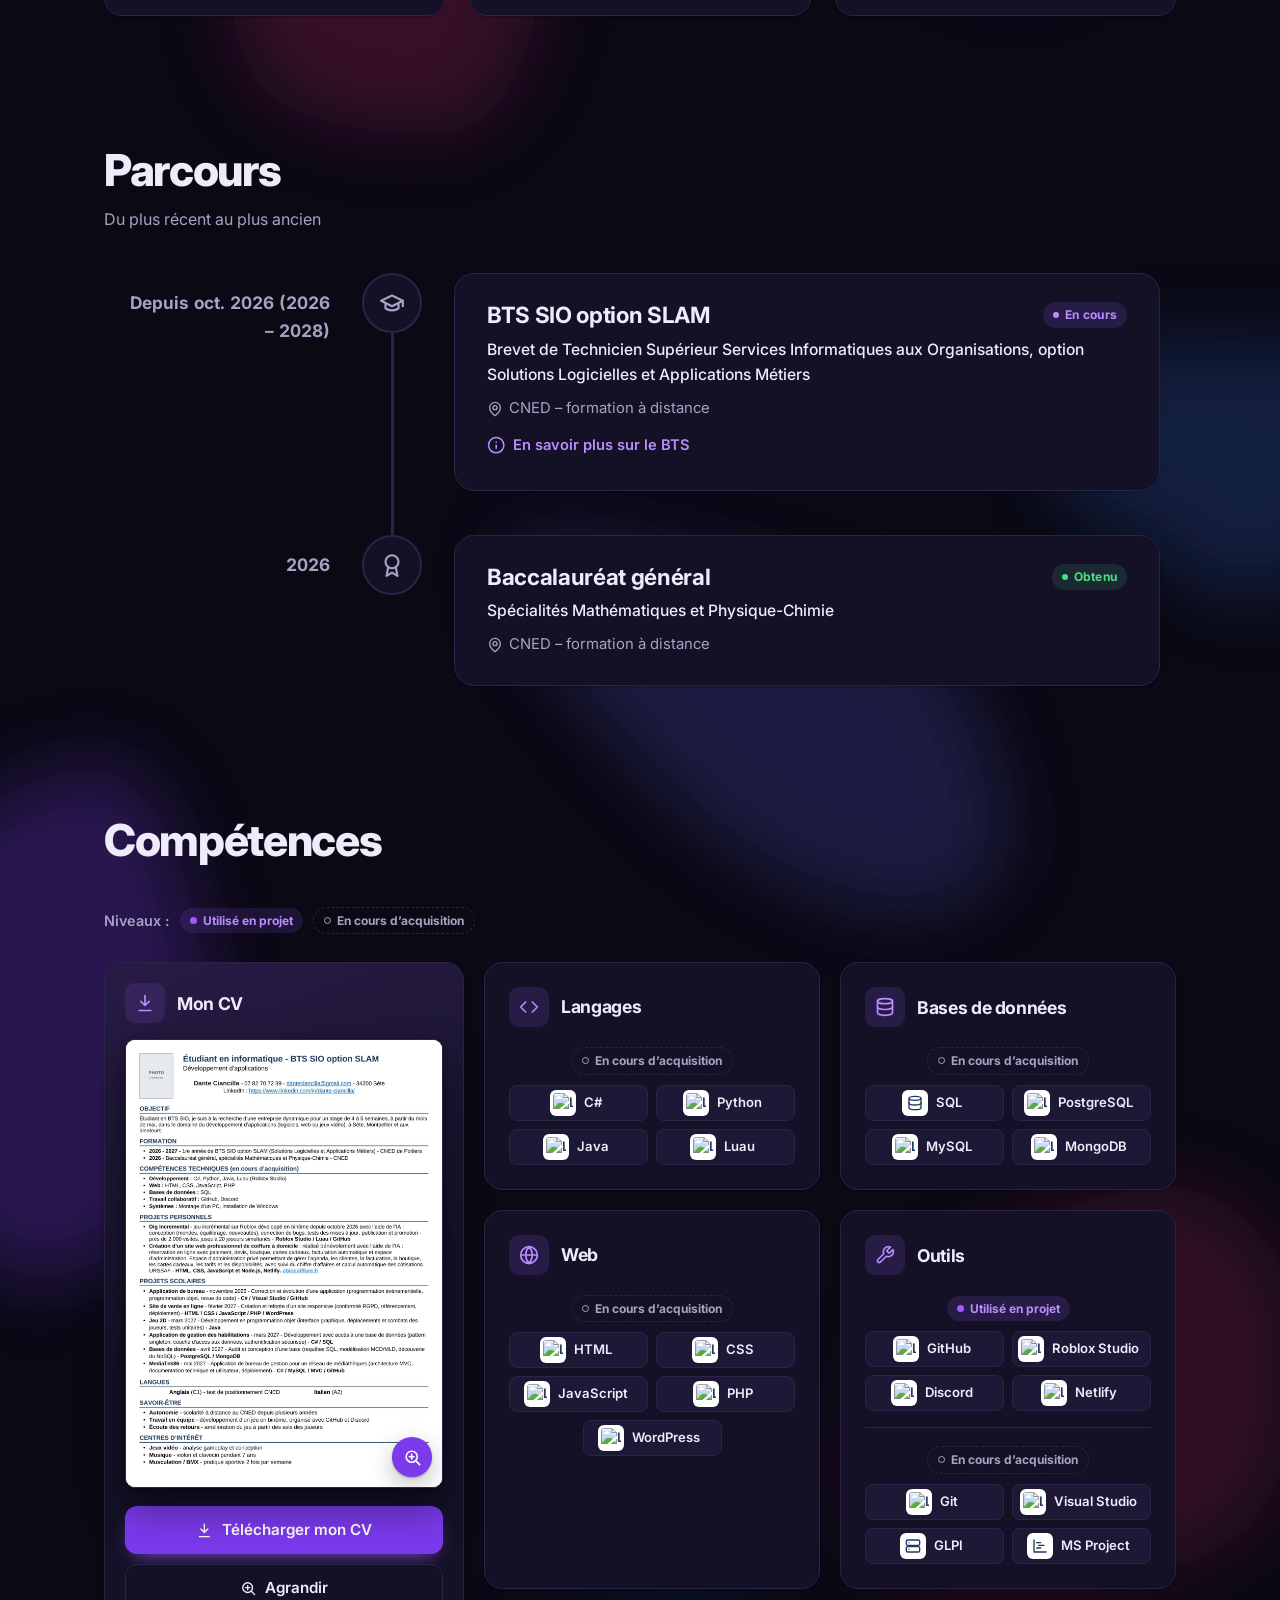
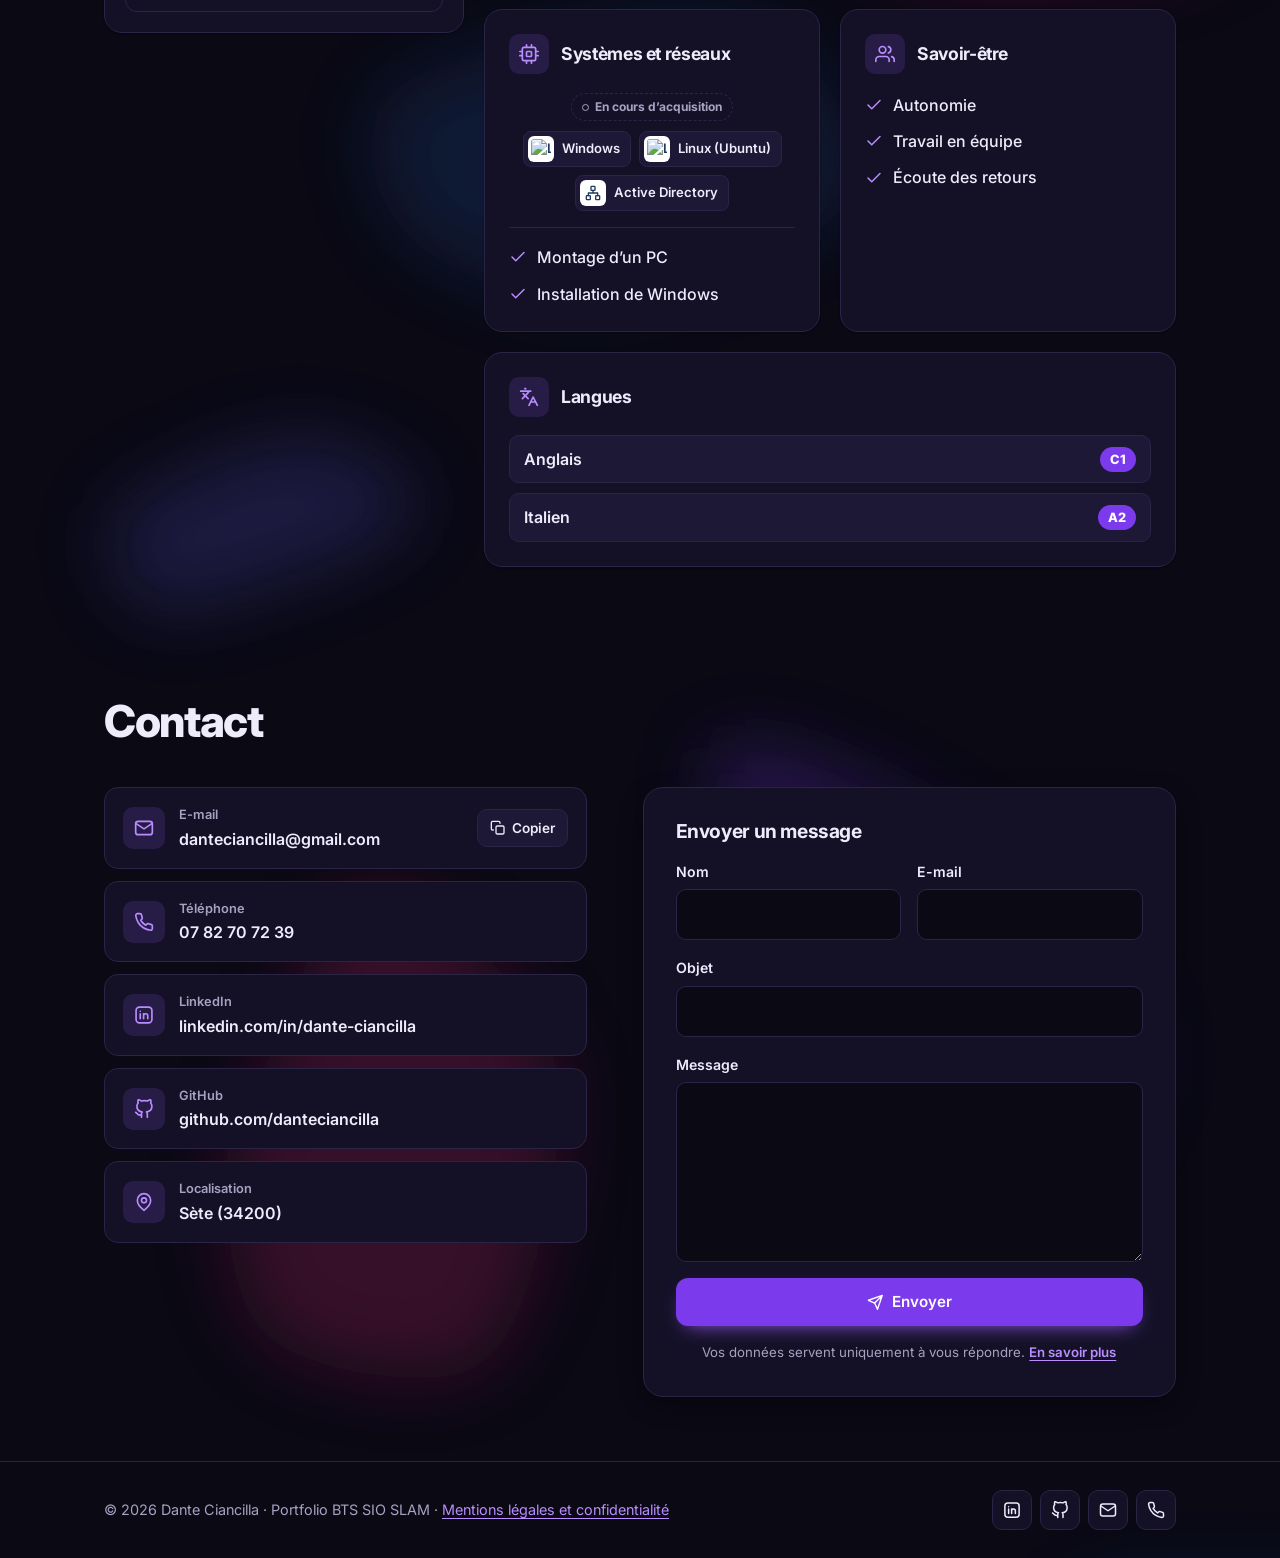
==== commit dc94b8c6: "Fond : taches de couleur floues aux formes variées, points de l'accueil uniformes - Les taches sont " ====
--- a/index.html
+++ b/index.html
@@ -59,7 +59,7 @@
   <link rel="preconnect" href="https://fonts.gstatic.com" crossorigin>
   <link rel="stylesheet" href="https://fonts.googleapis.com/css2?family=Inter:wght@400;500;600;700;800&display=swap">
 
-  <link rel="stylesheet" href="style.css?v=202611071824">
+  <link rel="stylesheet" href="style.css?v=202611071844">
 
   <!--
     Petit script exécuté AVANT l'affichage de la page :
@@ -95,10 +95,10 @@
   <!-- "defer" : les scripts s'exécutent une fois toute la page lue.
        "?v=…" : numéro de version, changé à chaque publication par publier.bat,
        pour que le navigateur recharge les fichiers au lieu de garder l'ancienne copie. -->
-  <script src="textes.js?v=202611071824" defer></script>
-  <script src="competences-bloc1.js?v=202611071824" defer></script>
-  <script src="realisations.js?v=202611071824" defer></script>
-  <script src="script.js?v=202611071824" defer></script>
+  <script src="textes.js?v=202611071844" defer></script>
+  <script src="competences-bloc1.js?v=202611071844" defer></script>
+  <script src="realisations.js?v=202611071844" defer></script>
+  <script src="script.js?v=202611071844" defer></script>
 
   <!-- Informations structurées pour Google (fiche « personne ») -->
   <script type="application/ld+json">
--- a/style.css
+++ b/style.css
@@ -25,7 +25,7 @@
    21. Mentions légales
    22. Vignettes : accroche, projets « À venir »
    24. Profil et compétences : agencement
-   25. Fond du site : lumière, halos et grain
+   25. Fond du site : lumière, taches de couleur et grain
    ===================================================================== */
 
 
@@ -590,16 +590,18 @@
   padding: calc(var(--header-h) + clamp(40px, 7vw, 88px)) 0 clamp(32px, 4vw, 48px);
 }
 
-/* Décoration : grille de points qui s'estompe sur les bords */
+/* Décoration : grille de points, de la même force partout (centre et côtés),
+   qui s'efface seulement vers le bas de l'accueil */
 .hero::before {
   content: "";
   position: absolute;
   inset: 0;
   z-index: -1;
+  opacity: 0.6;           /* points plus discrets */
   background-image: radial-gradient(var(--dot) 1px, transparent 1px);
   background-size: 22px 22px;
-  -webkit-mask-image: radial-gradient(ellipse 75% 65% at 50% 35%, #000 30%, transparent 78%);
-  mask-image: radial-gradient(ellipse 75% 65% at 50% 35%, #000 30%, transparent 78%);
+  -webkit-mask-image: linear-gradient(to bottom, #000 60%, transparent);
+  mask-image: linear-gradient(to bottom, #000 60%, transparent);
   pointer-events: none;
 }
 
@@ -2839,28 +2841,26 @@
 
 
 /* =====================================================================
-   25. FOND DU SITE : LUMIÈRE, HALOS ET GRAIN
+   25. FOND DU SITE : LUMIÈRE, TACHES DE COULEUR ET GRAIN
    Trois calques placés derrière tout le contenu de la page :
-   - body::before : une lumière en haut de la page et des halos de
-     couleur sur les côtés, semés tout le long de la page. Ils défilent
-     avec la page : on en découvre de nouveaux en descendant ;
+   - body::before : une lumière en haut de la page et des taches de
+     couleur floues, semées tout le long de la page. Elles défilent
+     avec la page : on en découvre de nouvelles en descendant ;
    - html::before : un léger grain, comme sur une photo argentique ;
    - body::after  : les bords de l'écran un peu assombris (vignette).
    Le grain et la vignette sont fixes (« position: fixed ») : ils
    restent en place quand on fait défiler.
    ===================================================================== */
 :root {
-  --lumiere: rgba(8, 145, 178, 0.22);    /* lumière du haut (cyan) */
-  --halo-1: rgba(59, 130, 246, 0.14);    /* halo à gauche (bleu) */
-  --halo-2: rgba(20, 184, 166, 0.14);    /* halo à droite (turquoise) */
+  --lumiere: rgba(99, 102, 241, 0.12);   /* lumière du haut (indigo, pas cyan : le texte est cyan) */
+  --taches: url("images/taches-clair.svg");  /* taches très légères : violet, rose, indigo, pêche */
   --vignette: rgba(31, 58, 95, 0.07);    /* bords assombris */
   --grain-opacite: 0.05;
 }
 
 [data-theme="dark"] {
   --lumiere: rgba(124, 58, 237, 0.36);   /* violet */
-  --halo-1: rgba(124, 58, 237, 0.20);    /* violet */
-  --halo-2: rgba(219, 39, 119, 0.15);    /* magenta */
+  --taches: url("images/taches-sombre.svg"); /* violet, magenta, bleu, indigo */
   --vignette: rgba(0, 0, 0, 0.45);
   --grain-opacite: 0.07;
 }
@@ -2877,17 +2877,19 @@
   pointer-events: none;   /* ne gêne pas les clics */
 }
 
-/* Lumière du haut + halos de couleur, sur toute la hauteur de la page.
-   Chaque halo est dessiné dans une « tuile » répétée vers le bas (repeat-y).
-   Les deux tuiles n'ont pas la même hauteur (1400 px et 1900 px) :
-   les halos de gauche et de droite ne reviennent pas au même rythme. */
+/* Lumière du haut + taches de couleur, sur toute la hauteur de la page.
+   Les taches sont dans une image SVG (images/taches-clair.svg ou
+   taches-sombre.svg selon le thème) : 8 formes floues, toutes différentes
+   (taille, forme, couleur), qui alternent gauche / milieu / droite.
+   L'image fait 1440 x 3200 px et se répète vers le bas (repeat-y).
+   max(100%, 1200px) : sur téléphone, l'image garde une taille correcte
+   (on en voit le centre) au lieu de devenir minuscule. */
 body::before {
   position: absolute;
   inset: 0;               /* toute la page, pas seulement l'écran */
   background:
     radial-gradient(50vw 300px at 50% 90px, var(--lumiere), transparent 70%) no-repeat,
-    radial-gradient(520px 420px at 4% 50%, var(--halo-1), transparent 70%) 0 -200px / 100% 1400px repeat-y,
-    radial-gradient(520px 420px at 96% 50%, var(--halo-2), transparent 70%) 0 -250px / 100% 1900px repeat-y;
+    var(--taches) center top / max(100%, 1200px) auto repeat-y;
 }
 
 /* Vignette : les bords de l'écran légèrement plus sombres (fixe) */
